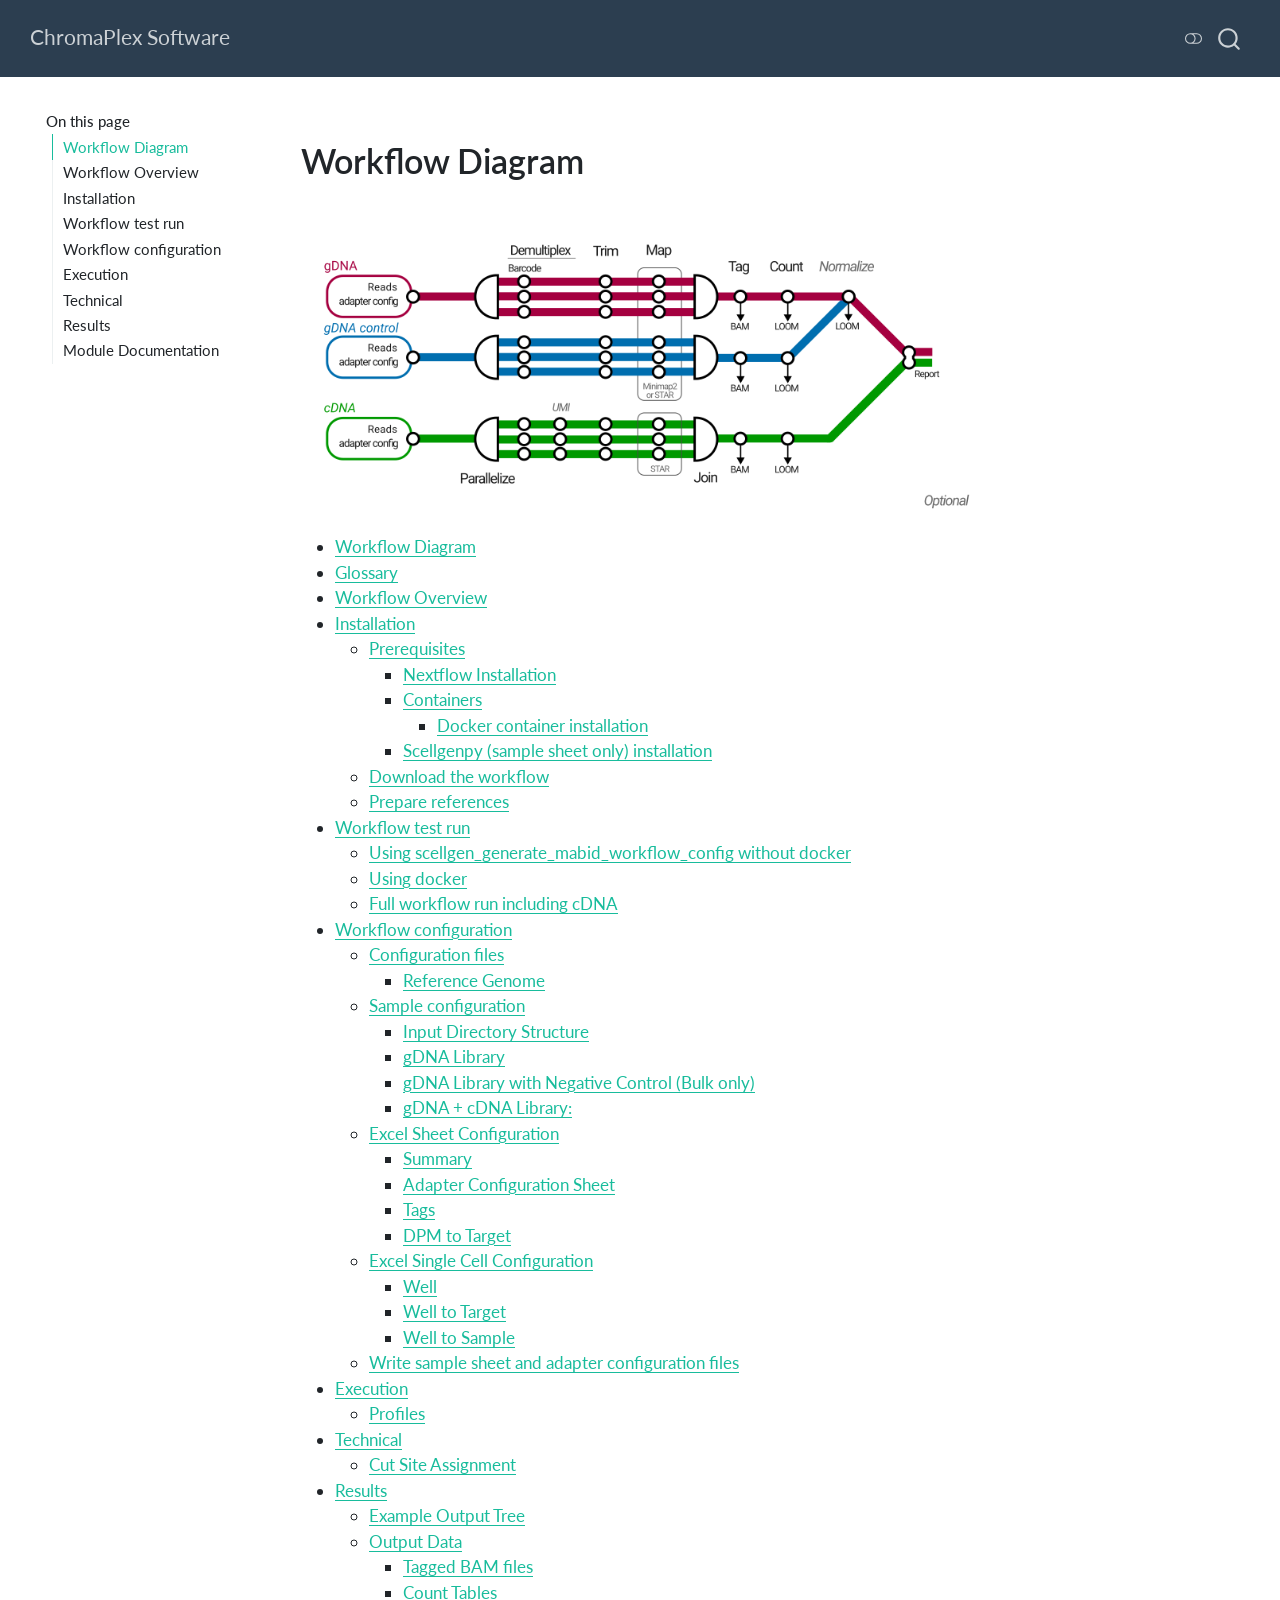
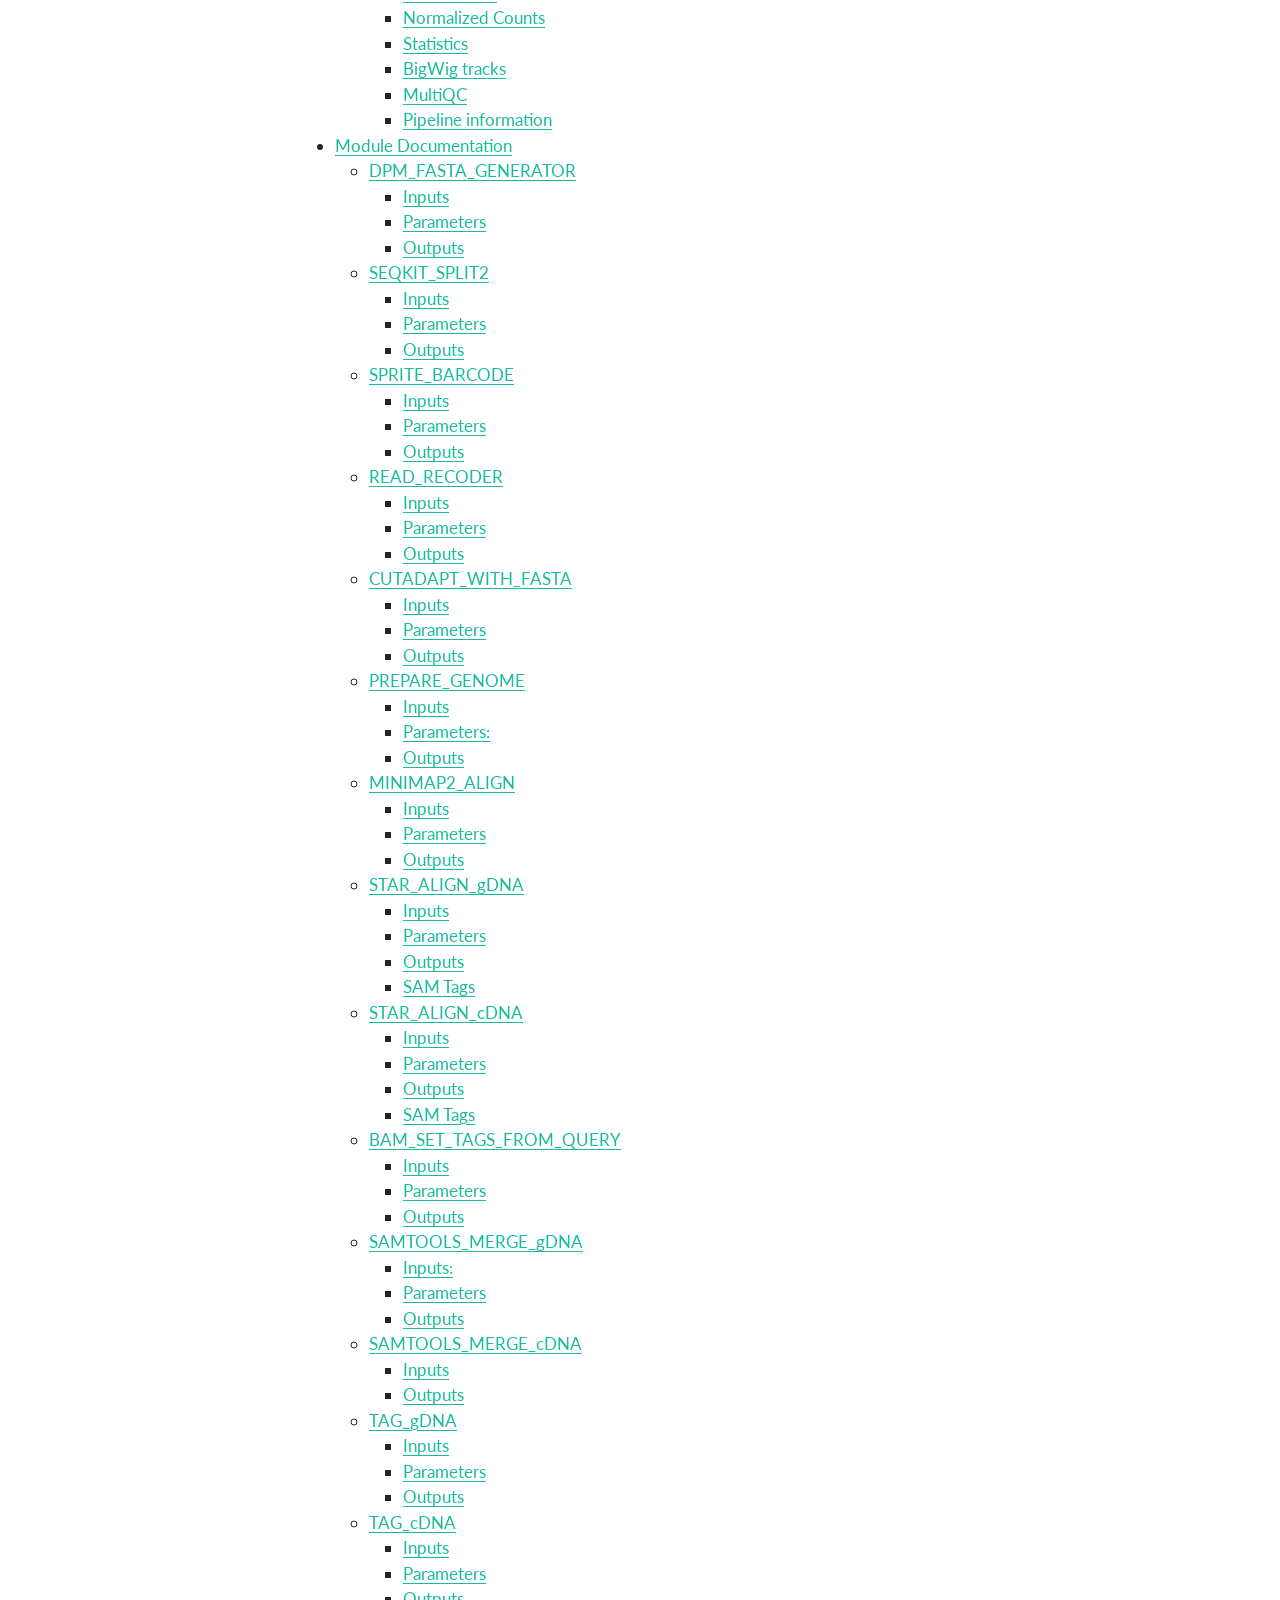
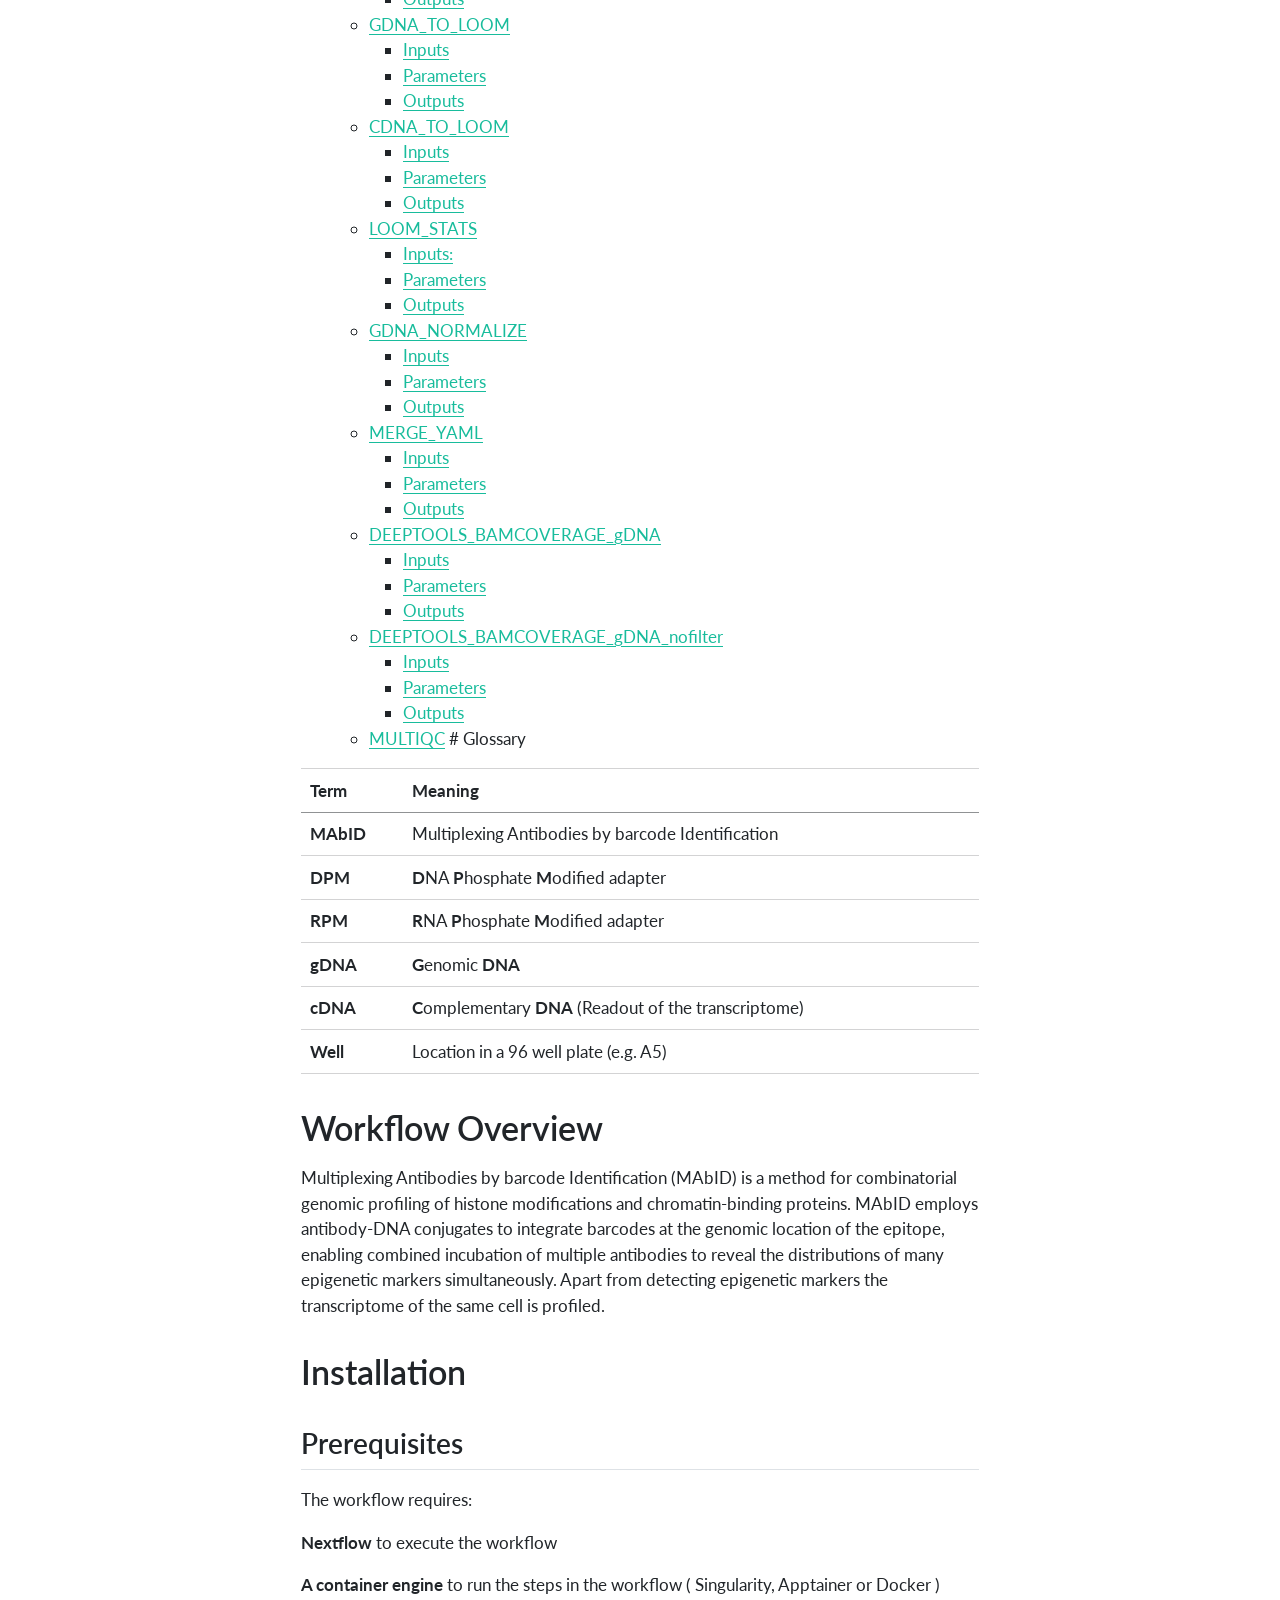
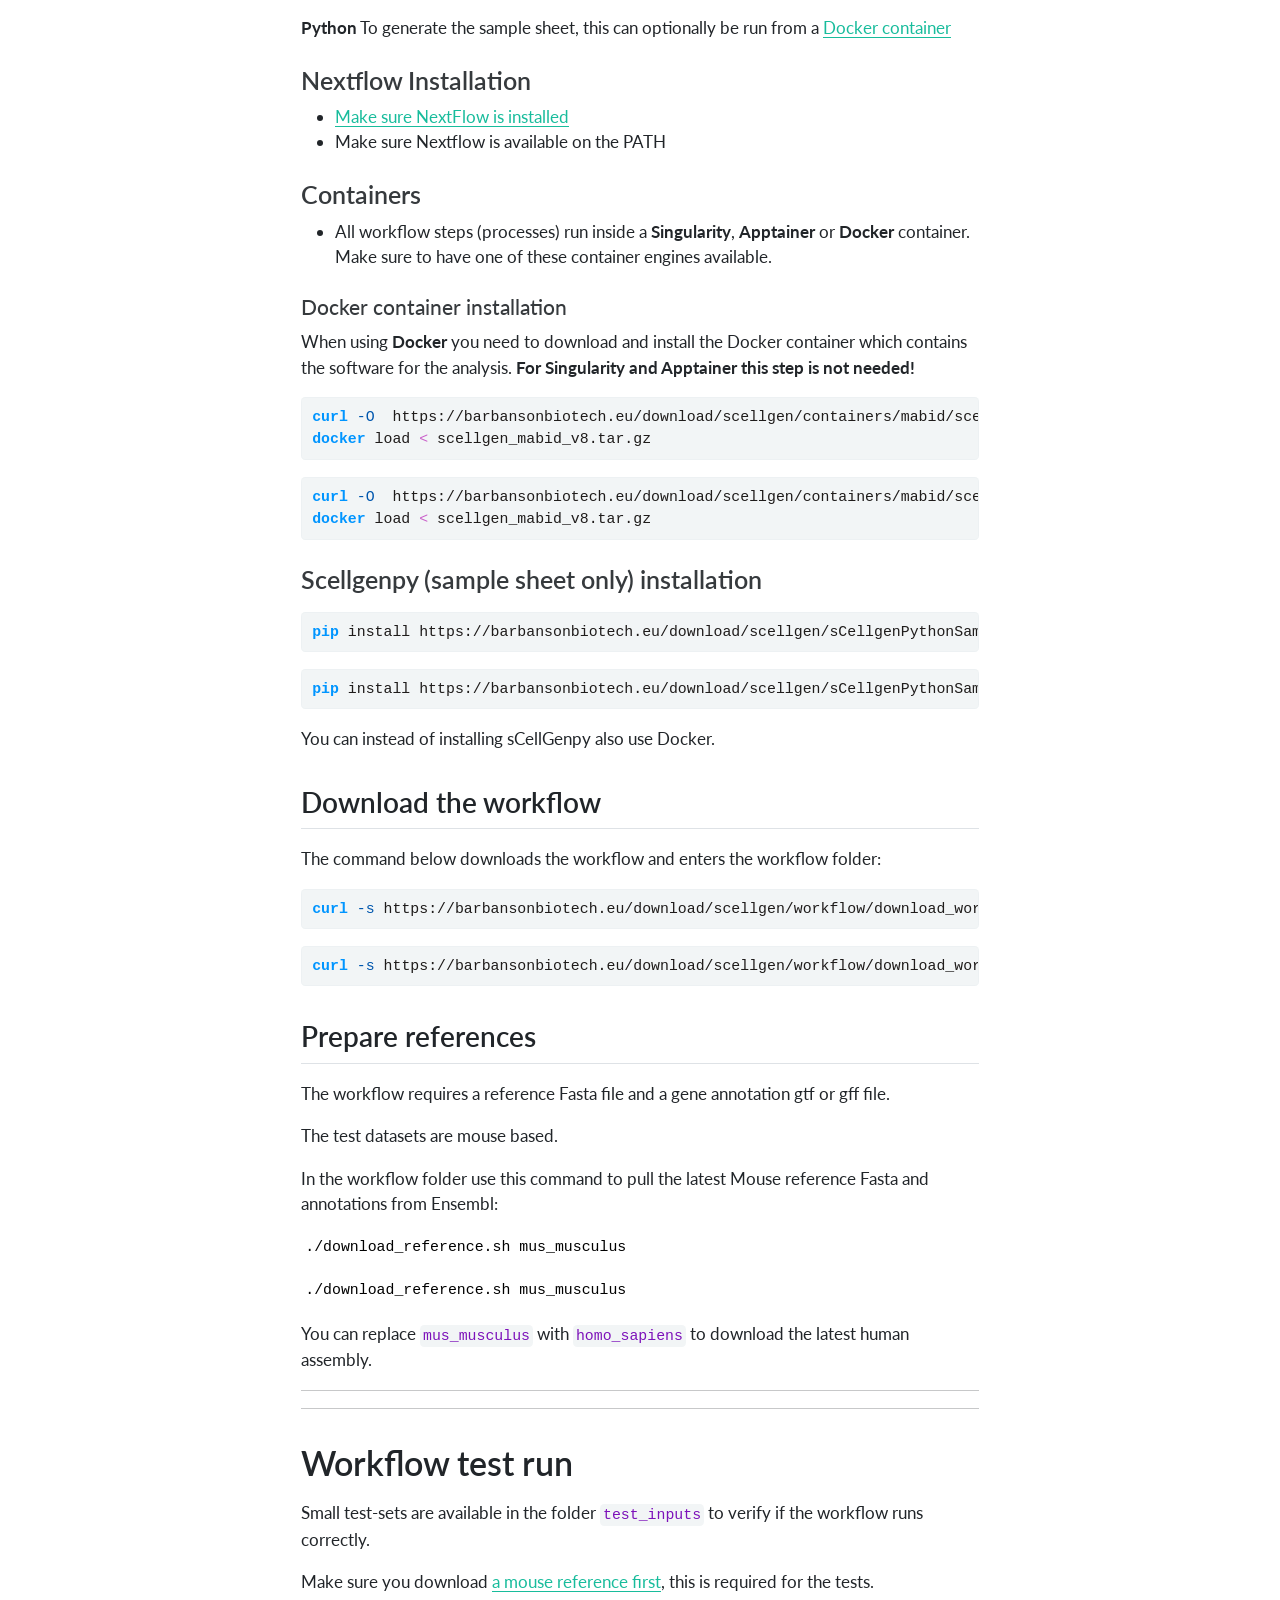
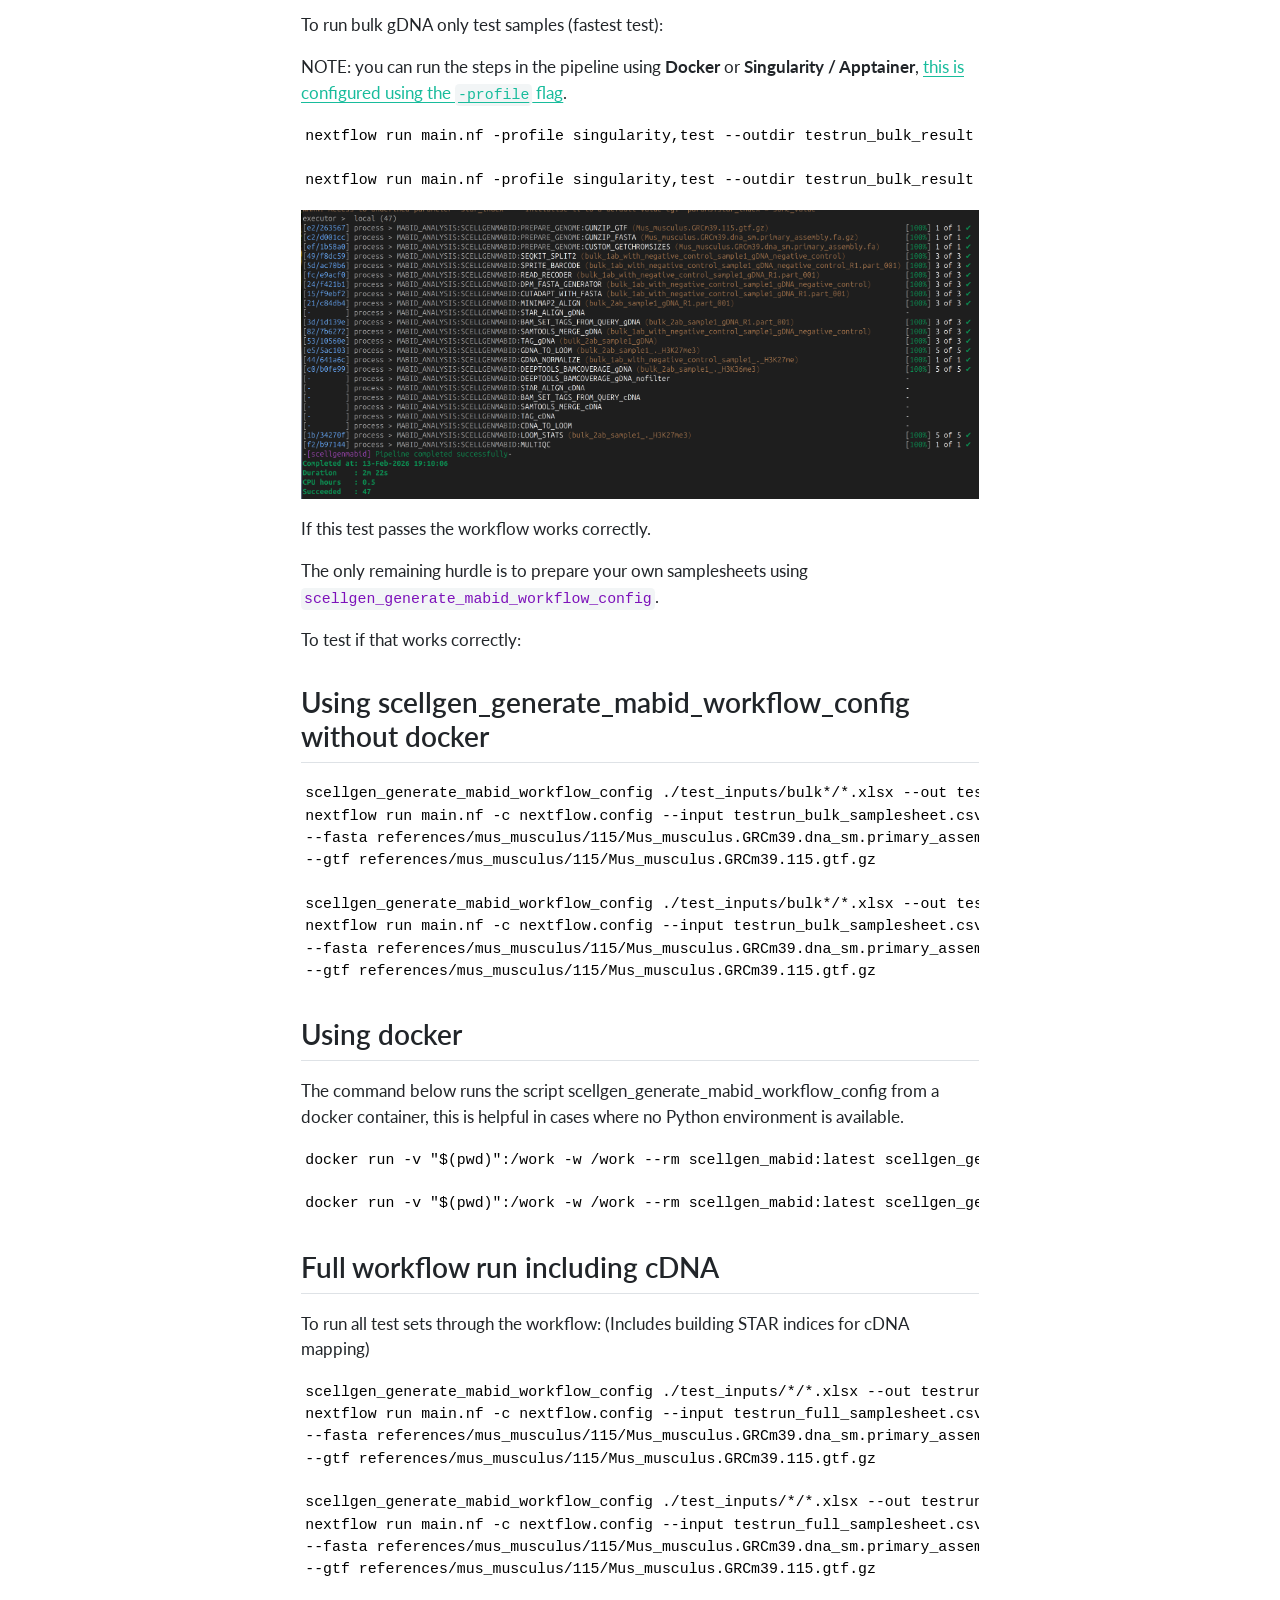
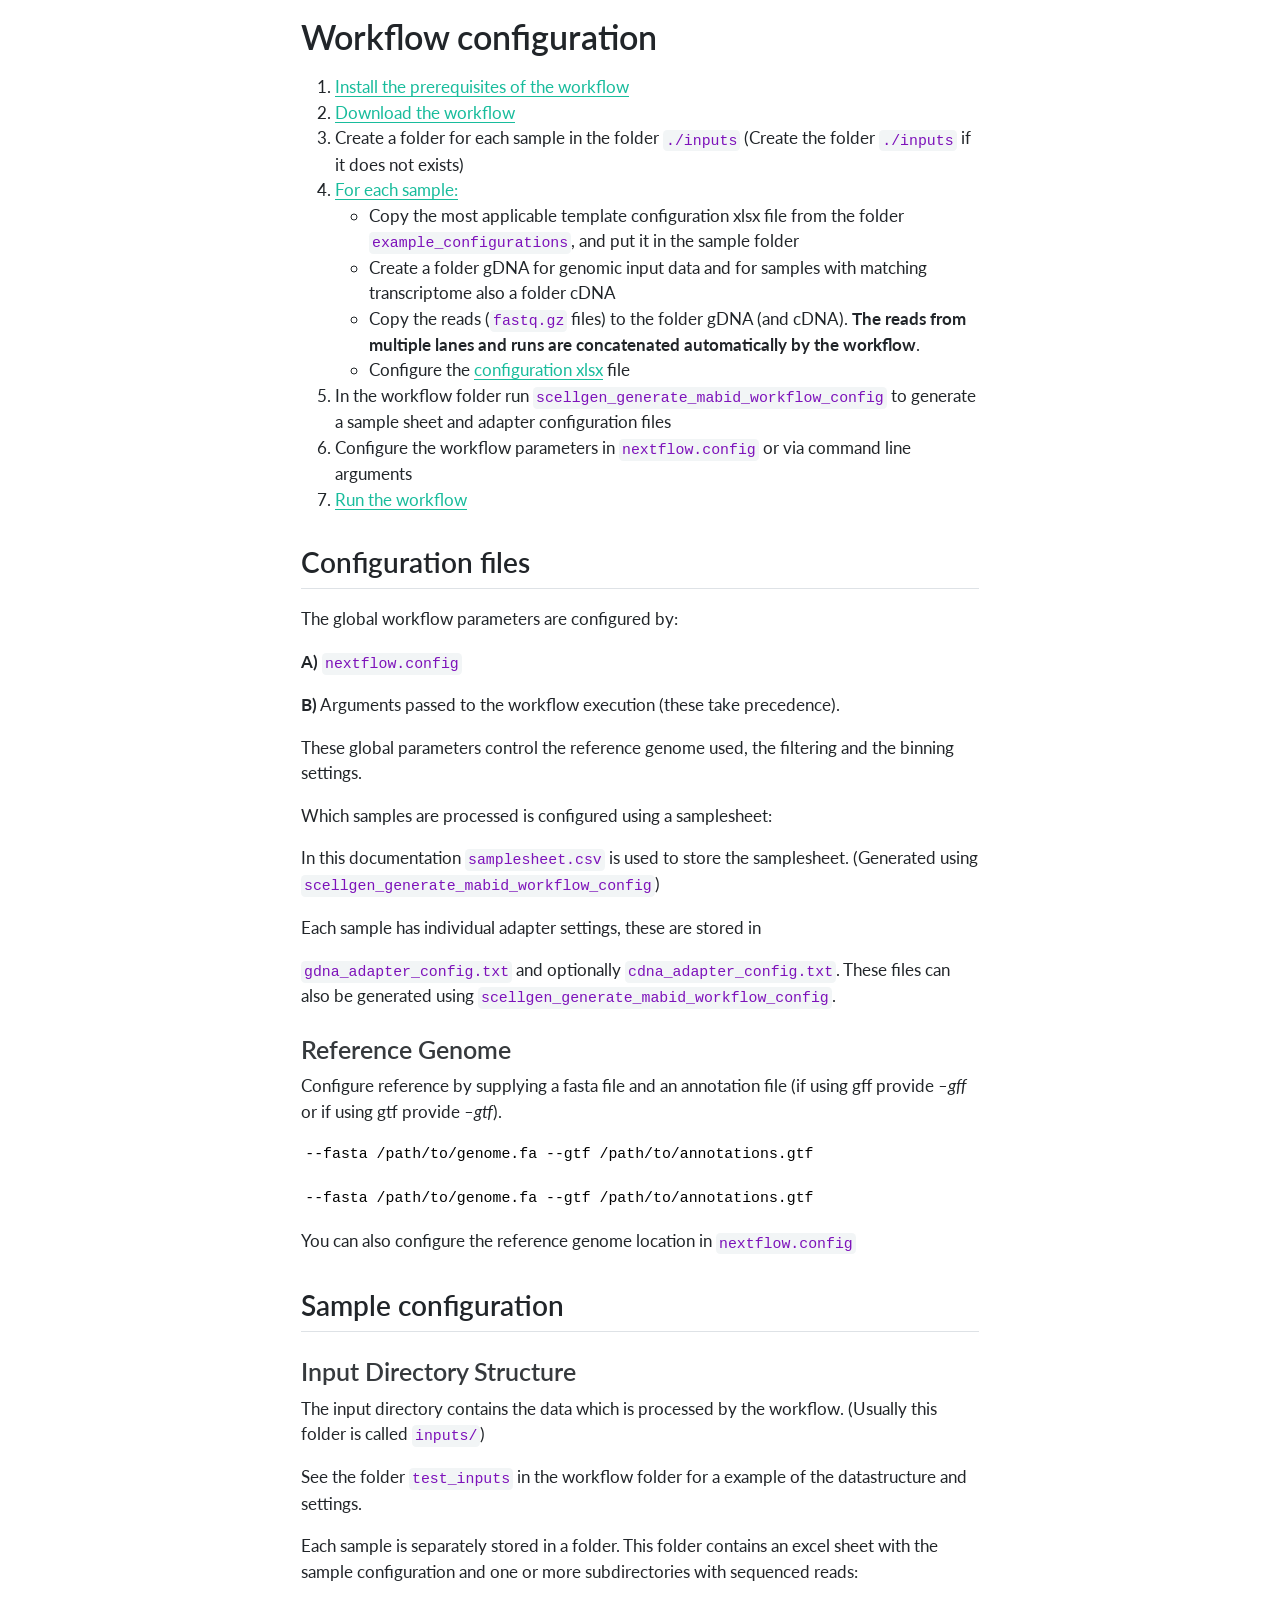
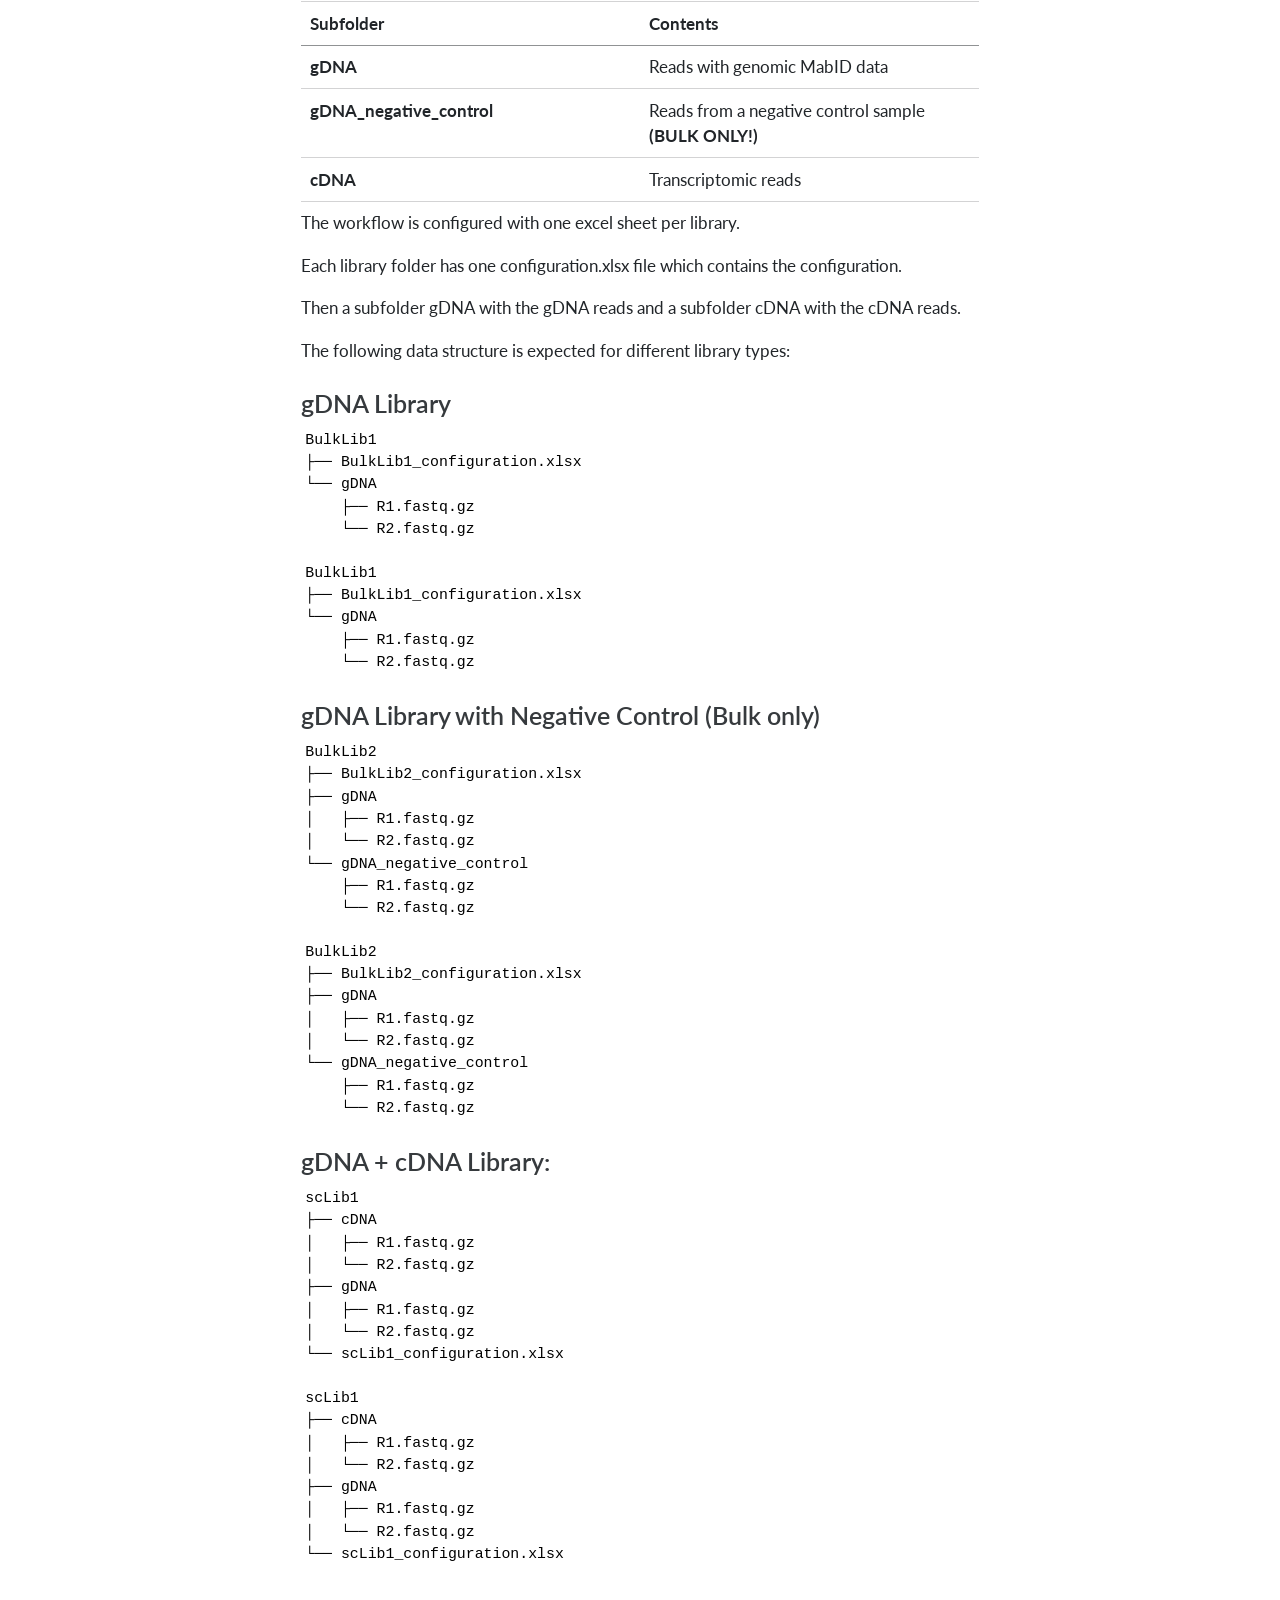
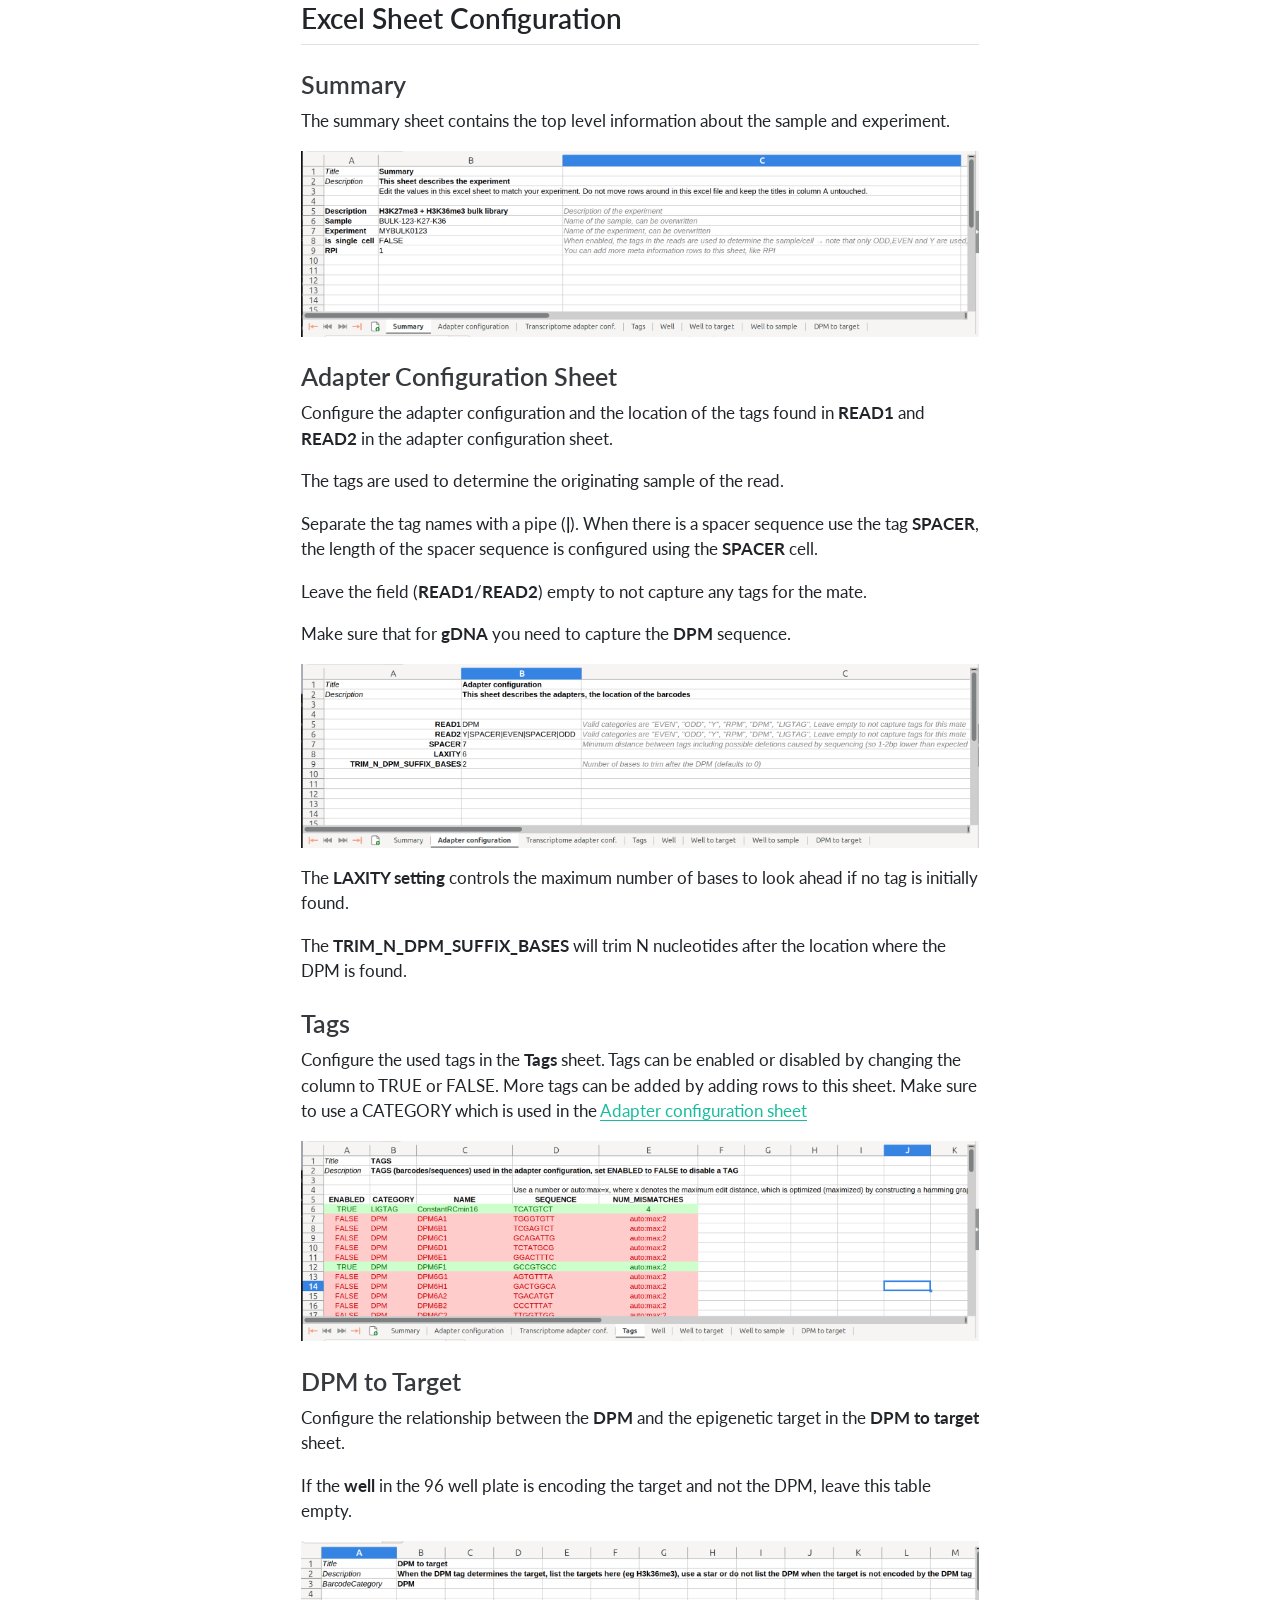
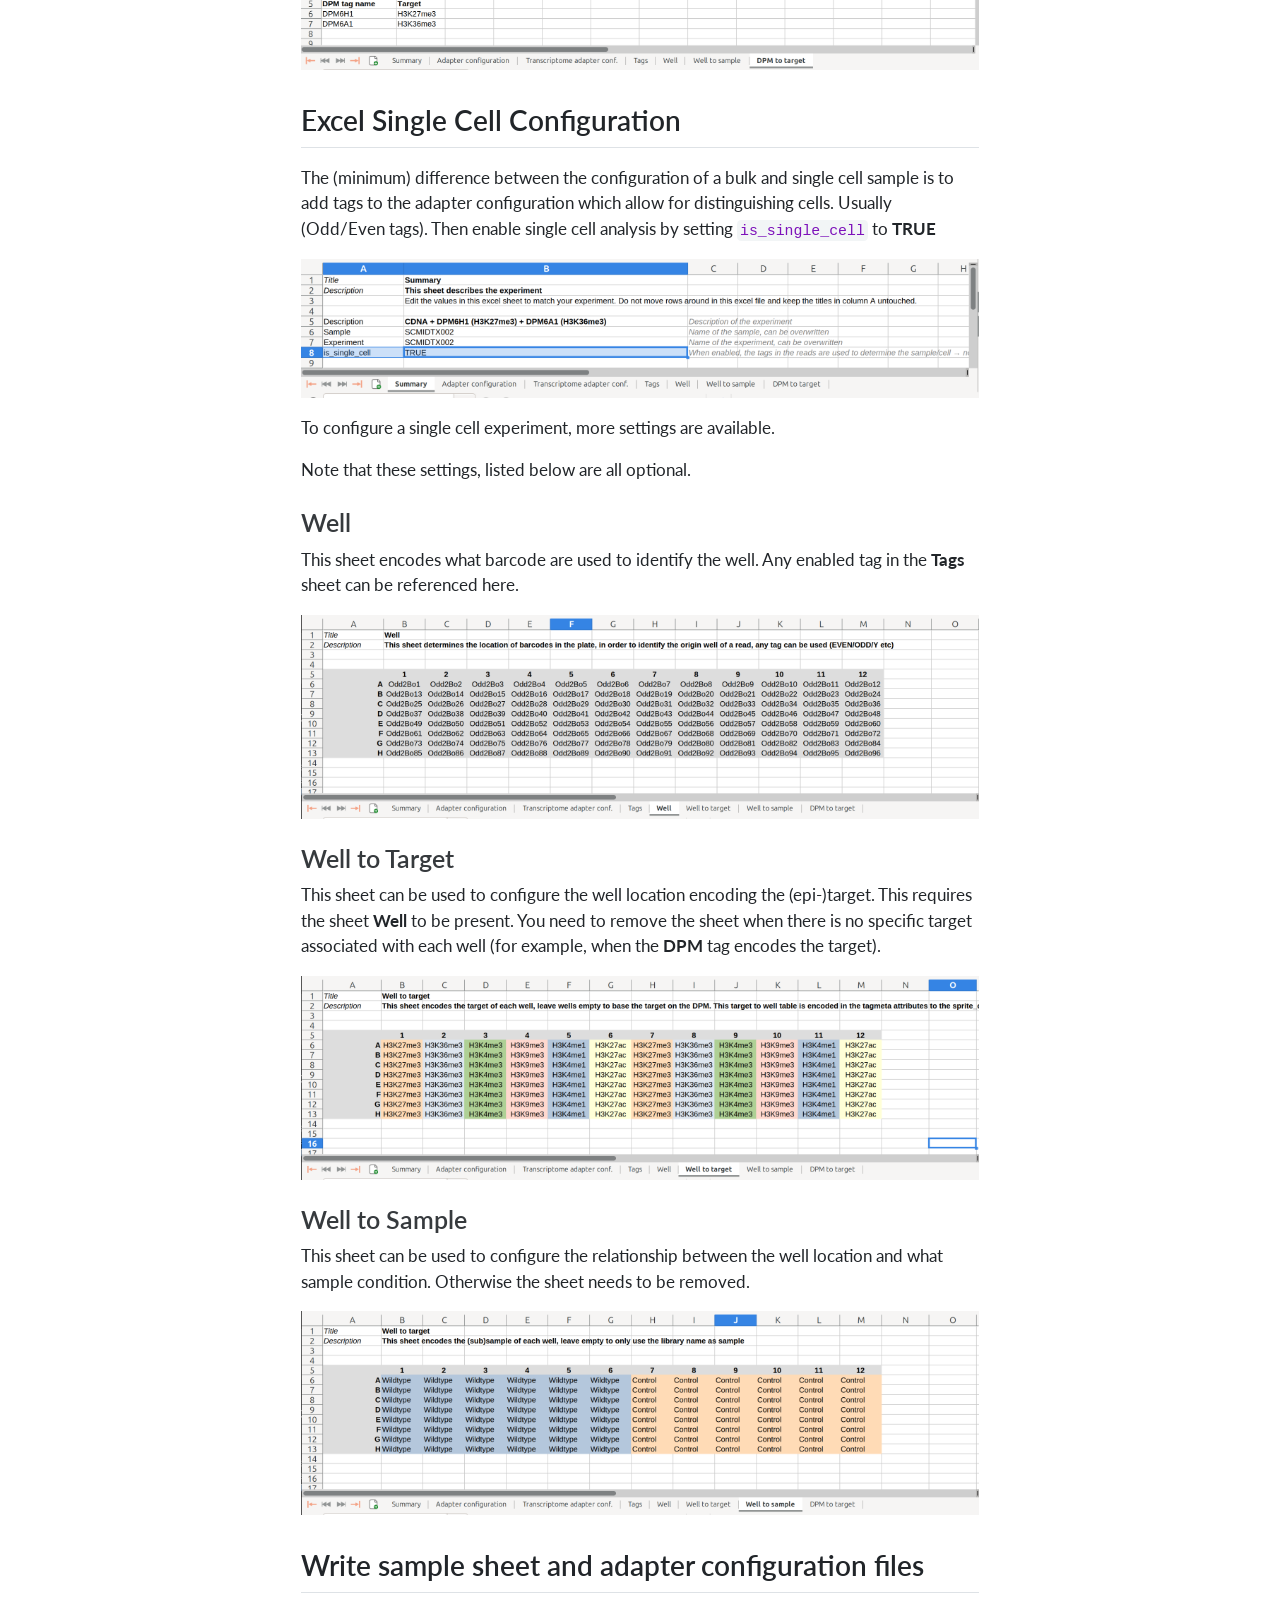
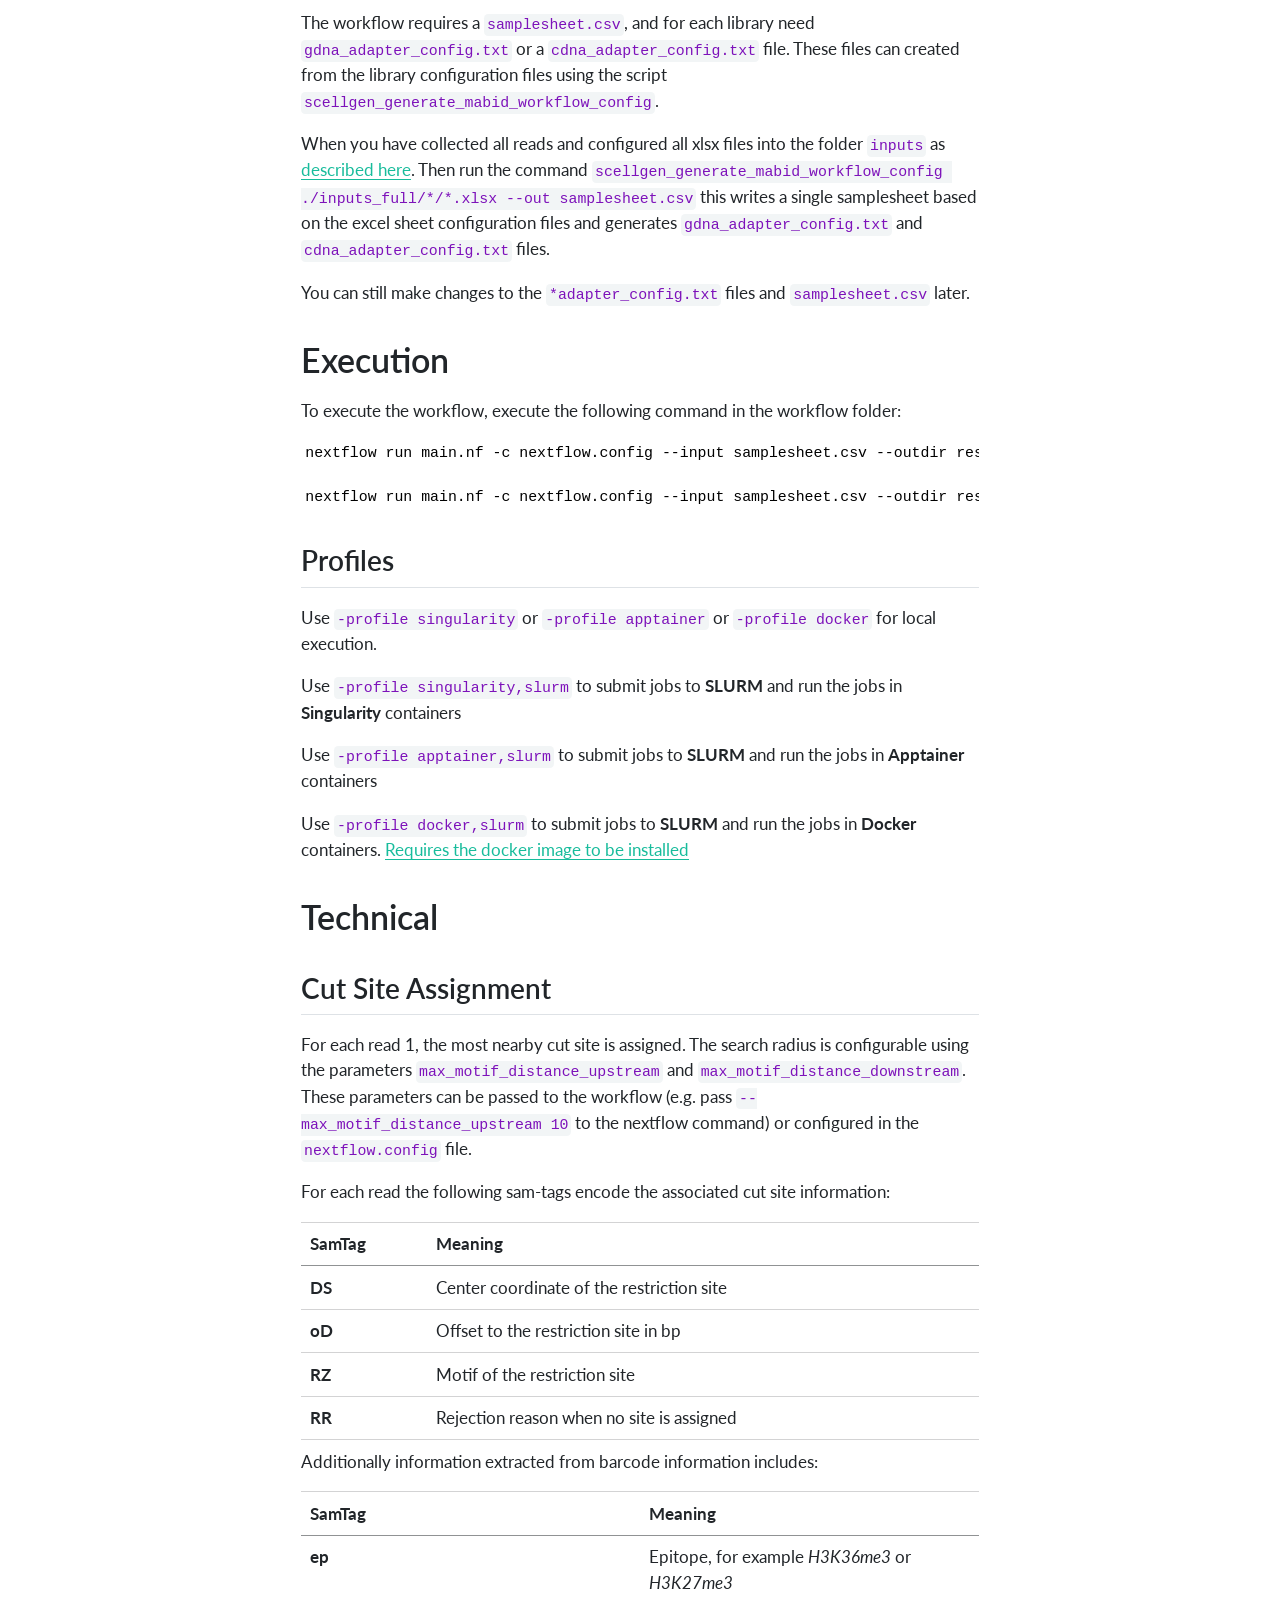
==== docs/index.html @ f4e40a1d "Initial documentation" ====
<!DOCTYPE html>
<html xmlns="http://www.w3.org/1999/xhtml" lang="en" xml:lang="en"><head>

<meta charset="utf-8">
<meta name="generator" content="quarto-1.9.38">

<meta name="viewport" content="width=device-width, initial-scale=1.0, user-scalable=yes">


<title>ChromaPlex Software</title>
<style>
/* Default styles provided by pandoc.
** See https://pandoc.org/MANUAL.html#variables-for-html for config info.
*/
code{white-space: pre-wrap;}
span.smallcaps{font-variant: small-caps;}
div.columns{display: flex; gap: min(4vw, 1.5em);}
div.column{flex: auto; overflow-x: auto;}
div.hanging-indent{margin-left: 1.5em; text-indent: -1.5em;}
ul.task-list{list-style: none;}
ul.task-list li input[type="checkbox"] {
  width: 0.8em;
  margin: 0 0.8em 0.2em -1em; /* quarto-specific, see https://github.com/quarto-dev/quarto-cli/issues/4556 */ 
  vertical-align: middle;
}
/* CSS for syntax highlighting */
html { -webkit-text-size-adjust: 100%; }
pre > code.sourceCode { white-space: pre; position: relative; }
pre > code.sourceCode > span { display: inline-block; line-height: 1.25; }
pre > code.sourceCode > span:empty { height: 1.2em; }
.sourceCode { overflow: visible; }
code.sourceCode > span { color: inherit; text-decoration: inherit; }
div.sourceCode { margin: 1em 0; }
pre.sourceCode { margin: 0; }
@media screen {
div.sourceCode { overflow: auto; }
}
@media print {
pre > code.sourceCode { white-space: pre-wrap; }
pre > code.sourceCode > span { text-indent: -5em; padding-left: 5em; }
}
pre.numberSource code
  { counter-reset: source-line 0; }
pre.numberSource code > span
  { position: relative; left: -4em; counter-increment: source-line; }
pre.numberSource code > span > a:first-child::before
  { content: counter(source-line);
    position: relative; left: -1em; text-align: right; vertical-align: baseline;
    border: none; display: inline-block;
    -webkit-touch-callout: none; -webkit-user-select: none;
    -khtml-user-select: none; -moz-user-select: none;
    -ms-user-select: none; user-select: none;
    padding: 0 4px; width: 4em;
  }
pre.numberSource { margin-left: 3em;  padding-left: 4px; }
div.sourceCode
  {   }
@media screen {
pre > code.sourceCode > span > a:first-child::before { text-decoration: underline; }
}
</style>


<script src="site_libs/quarto-nav/quarto-nav.js"></script>
<script src="site_libs/quarto-nav/headroom.min.js"></script>
<script src="site_libs/clipboard/clipboard.min.js"></script>
<script src="site_libs/quarto-search/autocomplete.umd.js"></script>
<script src="site_libs/quarto-search/fuse.min.js"></script>
<script src="site_libs/quarto-search/quarto-search.js"></script>
<meta name="quarto:offset" content="./">
<script src="site_libs/quarto-html/quarto.js" type="module"></script>
<script src="site_libs/quarto-html/tabsets/tabsets.js" type="module"></script>
<script src="site_libs/quarto-html/popper.min.js"></script>
<script src="site_libs/quarto-html/tippy.umd.min.js"></script>
<script src="site_libs/quarto-html/anchor.min.js"></script>
<link href="site_libs/quarto-html/tippy.css" rel="stylesheet">
<link href="site_libs/quarto-html/quarto-syntax-highlighting-2ed7f7ae727038b1aa95f4c24ad3a3a6.css" rel="stylesheet" class="quarto-color-scheme" id="quarto-text-highlighting-styles">
<link href="site_libs/quarto-html/quarto-syntax-highlighting-dark-a8dce9b896cea3c71b48d10bf222d40f.css" rel="stylesheet" class="quarto-color-scheme quarto-color-alternate" id="quarto-text-highlighting-styles">
<link href="site_libs/quarto-html/quarto-syntax-highlighting-2ed7f7ae727038b1aa95f4c24ad3a3a6.css" rel="stylesheet" class="quarto-color-scheme-extra" id="quarto-text-highlighting-styles">
<script src="site_libs/bootstrap/bootstrap.min.js"></script>
<link href="site_libs/bootstrap/bootstrap-icons.css" rel="stylesheet">
<link href="site_libs/bootstrap/bootstrap-d7d307c413fb65b9bc198478a8ed2e51.min.css" rel="stylesheet" append-hash="true" class="quarto-color-scheme" id="quarto-bootstrap" data-mode="light">
<link href="site_libs/bootstrap/bootstrap-dark-ecda70610513bbd1daacafe1c5cee9bf.min.css" rel="stylesheet" append-hash="true" class="quarto-color-scheme quarto-color-alternate" id="quarto-bootstrap" data-mode="dark">
<link href="site_libs/bootstrap/bootstrap-d7d307c413fb65b9bc198478a8ed2e51.min.css" rel="stylesheet" append-hash="true" class="quarto-color-scheme-extra" id="quarto-bootstrap" data-mode="light">
<script id="quarto-search-options" type="application/json">{
  "location": "navbar",
  "copy-button": false,
  "collapse-after": 3,
  "panel-placement": "end",
  "type": "overlay",
  "limit": 50,
  "keyboard-shortcut": [
    "f",
    "/",
    "s"
  ],
  "show-item-context": false,
  "language": {
    "search-no-results-text": "No results",
    "search-matching-documents-text": "matching documents",
    "search-copy-link-title": "Copy link to search",
    "search-hide-matches-text": "Hide additional matches",
    "search-more-match-text": "more match in this document",
    "search-more-matches-text": "more matches in this document",
    "search-clear-button-title": "Clear",
    "search-text-placeholder": "",
    "search-detached-cancel-button-title": "Cancel",
    "search-submit-button-title": "Submit",
    "search-label": "Search"
  }
}</script>


</head>

<body class="floating nav-fixed quarto-light"><script id="quarto-html-before-body" type="application/javascript">
    const toggleBodyColorMode = (bsSheetEl) => {
      const mode = bsSheetEl.getAttribute("data-mode");
      const bodyEl = window.document.querySelector("body");
      if (mode === "dark") {
        bodyEl.classList.add("quarto-dark");
        bodyEl.classList.remove("quarto-light");
      } else {
        bodyEl.classList.add("quarto-light");
        bodyEl.classList.remove("quarto-dark");
      }
    }
    const toggleBodyColorPrimary = () => {
      const bsSheetEl = window.document.querySelector("link#quarto-bootstrap:not([rel=disabled-stylesheet])");
      if (bsSheetEl) {
        toggleBodyColorMode(bsSheetEl);
      }
    }
    const setColorSchemeToggle = (alternate) => {
      const toggles = window.document.querySelectorAll('.quarto-color-scheme-toggle');
      for (let i=0; i < toggles.length; i++) {
        const toggle = toggles[i];
        if (toggle) {
          if (alternate) {
            toggle.classList.add("alternate");
          } else {
            toggle.classList.remove("alternate");
          }
        }
      }
    };
    const toggleColorMode = (alternate) => {
      // Switch the stylesheets
      const primaryStylesheets = window.document.querySelectorAll('link.quarto-color-scheme:not(.quarto-color-alternate)');
      const alternateStylesheets = window.document.querySelectorAll('link.quarto-color-scheme.quarto-color-alternate');
      manageTransitions('#quarto-margin-sidebar .nav-link', false);
      if (alternate) {
        // note: dark is layered on light, we don't disable primary!
        enableStylesheet(alternateStylesheets);
        for (const sheetNode of alternateStylesheets) {
          if (sheetNode.id === "quarto-bootstrap") {
            toggleBodyColorMode(sheetNode);
          }
        }
      } else {
        disableStylesheet(alternateStylesheets);
        enableStylesheet(primaryStylesheets)
        toggleBodyColorPrimary();
      }
      manageTransitions('#quarto-margin-sidebar .nav-link', true);
      // Switch the toggles
      setColorSchemeToggle(alternate)
      // Hack to workaround the fact that safari doesn't
      // properly recolor the scrollbar when toggling (#1455)
      if (navigator.userAgent.indexOf('Safari') > 0 && navigator.userAgent.indexOf('Chrome') == -1) {
        manageTransitions("body", false);
        window.scrollTo(0, 1);
        setTimeout(() => {
          window.scrollTo(0, 0);
          manageTransitions("body", true);
        }, 40);
      }
    }
    const disableStylesheet = (stylesheets) => {
      for (let i=0; i < stylesheets.length; i++) {
        const stylesheet = stylesheets[i];
        stylesheet.rel = 'disabled-stylesheet';
      }
    }
    const enableStylesheet = (stylesheets) => {
      for (let i=0; i < stylesheets.length; i++) {
        const stylesheet = stylesheets[i];
        if(stylesheet.rel !== 'stylesheet') { // for Chrome, which will still FOUC without this check
          stylesheet.rel = 'stylesheet';
        }
      }
    }
    const manageTransitions = (selector, allowTransitions) => {
      const els = window.document.querySelectorAll(selector);
      for (let i=0; i < els.length; i++) {
        const el = els[i];
        if (allowTransitions) {
          el.classList.remove('notransition');
        } else {
          el.classList.add('notransition');
        }
      }
    }
    const isFileUrl = () => {
      return window.location.protocol === 'file:';
    }
    const hasAlternateSentinel = () => {
      let styleSentinel = getColorSchemeSentinel();
      if (styleSentinel !== null) {
        return styleSentinel === "alternate";
      } else {
        return false;
      }
    }
    const setStyleSentinel = (alternate) => {
      const value = alternate ? "alternate" : "default";
      if (!isFileUrl()) {
        window.localStorage.setItem("quarto-color-scheme", value);
      } else {
        localAlternateSentinel = value;
      }
    }
    const getColorSchemeSentinel = () => {
      if (!isFileUrl()) {
        const storageValue = window.localStorage.getItem("quarto-color-scheme");
        return storageValue != null ? storageValue : localAlternateSentinel;
      } else {
        return localAlternateSentinel;
      }
    }
    const toggleGiscusIfUsed = (isAlternate, darkModeDefault) => {
      const baseTheme = document.querySelector('#giscus-base-theme')?.value ?? 'light';
      const alternateTheme = document.querySelector('#giscus-alt-theme')?.value ?? 'dark';
      let newTheme = '';
      if(authorPrefersDark) {
        newTheme = isAlternate ? baseTheme : alternateTheme;
      } else {
        newTheme = isAlternate ? alternateTheme : baseTheme;
      }
      const changeGiscusTheme = () => {
        // From: https://github.com/giscus/giscus/issues/336
        const sendMessage = (message) => {
          const iframe = document.querySelector('iframe.giscus-frame');
          if (!iframe) return;
          iframe.contentWindow.postMessage({ giscus: message }, 'https://giscus.app');
        }
        sendMessage({
          setConfig: {
            theme: newTheme
          }
        });
      }
      const isGiscussLoaded = window.document.querySelector('iframe.giscus-frame') !== null;
      if (isGiscussLoaded) {
        changeGiscusTheme();
      }
    };
    const authorPrefersDark = false;
    const darkModeDefault = authorPrefersDark;
      document.querySelector('link#quarto-text-highlighting-styles.quarto-color-scheme-extra').rel = 'disabled-stylesheet';
      document.querySelector('link#quarto-bootstrap.quarto-color-scheme-extra').rel = 'disabled-stylesheet';
    let localAlternateSentinel = darkModeDefault ? 'alternate' : 'default';
    // Dark / light mode switch
    window.quartoToggleColorScheme = () => {
      // Read the current dark / light value
      let toAlternate = !hasAlternateSentinel();
      toggleColorMode(toAlternate);
      setStyleSentinel(toAlternate);
      toggleGiscusIfUsed(toAlternate, darkModeDefault);
      window.dispatchEvent(new Event('resize'));
    };
    // Switch to dark mode if need be
    if (hasAlternateSentinel()) {
      toggleColorMode(true);
    } else {
      toggleColorMode(false);
    }
  </script>

<div id="quarto-search-results"></div>
  <header id="quarto-header" class="headroom fixed-top">
    <nav class="navbar navbar-expand-lg " data-bs-theme="dark">
      <div class="navbar-container container-fluid">
      <div class="navbar-brand-container mx-auto">
    <a class="navbar-brand" href="./index.html">
    <span class="navbar-title">ChromaPlex Software</span>
    </a>
  </div>
        <div class="quarto-navbar-tools tools-end">
  <a href="" class="quarto-color-scheme-toggle quarto-navigation-tool  px-1" onclick="window.quartoToggleColorScheme(); return false;" title="Toggle dark mode"><i class="bi"></i></a>
</div>
          <div id="quarto-search" class="" title="Search"></div>
      </div> <!-- /container-fluid -->
    </nav>
</header>
<!-- content -->
<div id="quarto-content" class="quarto-container page-columns page-rows-contents page-layout-article page-navbar">
<!-- sidebar -->
  <nav id="quarto-sidebar" class="sidebar collapse collapse-horizontal quarto-sidebar-collapse-item sidebar-navigation floating overflow-auto">
    <nav id="TOC" role="doc-toc" class="toc-active">
    <h2 id="toc-title">On this page</h2>
   
  <ul>
  <li><a href="#workflow-diagram" id="toc-workflow-diagram" class="nav-link active" data-scroll-target="#workflow-diagram">Workflow Diagram</a></li>
  <li><a href="#workflow-overview" id="toc-workflow-overview" class="nav-link" data-scroll-target="#workflow-overview">Workflow Overview</a></li>
  <li><a href="#installation" id="toc-installation" class="nav-link" data-scroll-target="#installation">Installation</a>
  <ul class="collapse">
  <li><a href="#prerequisites" id="toc-prerequisites" class="nav-link" data-scroll-target="#prerequisites">Prerequisites</a>
  <ul class="collapse">
  <li><a href="#nextflow-installation" id="toc-nextflow-installation" class="nav-link" data-scroll-target="#nextflow-installation">Nextflow Installation</a></li>
  <li><a href="#containers" id="toc-containers" class="nav-link" data-scroll-target="#containers">Containers</a></li>
  <li><a href="#scellgenpy-sample-sheet-only-installation" id="toc-scellgenpy-sample-sheet-only-installation" class="nav-link" data-scroll-target="#scellgenpy-sample-sheet-only-installation">Scellgenpy (sample sheet only) installation</a></li>
  </ul></li>
  <li><a href="#download-the-workflow" id="toc-download-the-workflow" class="nav-link" data-scroll-target="#download-the-workflow">Download the workflow</a></li>
  <li><a href="#prepare-references" id="toc-prepare-references" class="nav-link" data-scroll-target="#prepare-references">Prepare references</a></li>
  </ul></li>
  <li><a href="#workflow-test-run" id="toc-workflow-test-run" class="nav-link" data-scroll-target="#workflow-test-run">Workflow test run</a>
  <ul class="collapse">
  <li><a href="#using-scellgen_generate_mabid_workflow_config-without-docker" id="toc-using-scellgen_generate_mabid_workflow_config-without-docker" class="nav-link" data-scroll-target="#using-scellgen_generate_mabid_workflow_config-without-docker">Using scellgen_generate_mabid_workflow_config without docker</a></li>
  <li><a href="#using-docker" id="toc-using-docker" class="nav-link" data-scroll-target="#using-docker">Using docker</a></li>
  <li><a href="#full-workflow-run-including-cdna" id="toc-full-workflow-run-including-cdna" class="nav-link" data-scroll-target="#full-workflow-run-including-cdna">Full workflow run including cDNA</a></li>
  </ul></li>
  <li><a href="#workflow-configuration" id="toc-workflow-configuration" class="nav-link" data-scroll-target="#workflow-configuration">Workflow configuration</a>
  <ul class="collapse">
  <li><a href="#configuration-files" id="toc-configuration-files" class="nav-link" data-scroll-target="#configuration-files">Configuration files</a>
  <ul class="collapse">
  <li><a href="#reference-genome" id="toc-reference-genome" class="nav-link" data-scroll-target="#reference-genome">Reference Genome</a></li>
  </ul></li>
  <li><a href="#sample-configuration" id="toc-sample-configuration" class="nav-link" data-scroll-target="#sample-configuration">Sample configuration</a>
  <ul class="collapse">
  <li><a href="#input-directory-structure" id="toc-input-directory-structure" class="nav-link" data-scroll-target="#input-directory-structure">Input Directory Structure</a></li>
  <li><a href="#gdna-library" id="toc-gdna-library" class="nav-link" data-scroll-target="#gdna-library">gDNA Library</a></li>
  <li><a href="#gdna-library-with-negative-control-bulk-only" id="toc-gdna-library-with-negative-control-bulk-only" class="nav-link" data-scroll-target="#gdna-library-with-negative-control-bulk-only">gDNA Library with Negative Control (Bulk only)</a></li>
  <li><a href="#gdna-cdna-library" id="toc-gdna-cdna-library" class="nav-link" data-scroll-target="#gdna-cdna-library">gDNA + cDNA Library:</a></li>
  </ul></li>
  <li><a href="#excel-sheet-configuration" id="toc-excel-sheet-configuration" class="nav-link" data-scroll-target="#excel-sheet-configuration">Excel Sheet Configuration</a>
  <ul class="collapse">
  <li><a href="#summary" id="toc-summary" class="nav-link" data-scroll-target="#summary">Summary</a></li>
  <li><a href="#adapter-configuration-sheet" id="toc-adapter-configuration-sheet" class="nav-link" data-scroll-target="#adapter-configuration-sheet">Adapter Configuration Sheet</a></li>
  <li><a href="#tags" id="toc-tags" class="nav-link" data-scroll-target="#tags">Tags</a></li>
  <li><a href="#dpm-to-target" id="toc-dpm-to-target" class="nav-link" data-scroll-target="#dpm-to-target">DPM to Target</a></li>
  </ul></li>
  <li><a href="#excel-single-cell-configuration" id="toc-excel-single-cell-configuration" class="nav-link" data-scroll-target="#excel-single-cell-configuration">Excel Single Cell Configuration</a>
  <ul class="collapse">
  <li><a href="#well" id="toc-well" class="nav-link" data-scroll-target="#well">Well</a></li>
  <li><a href="#well-to-target" id="toc-well-to-target" class="nav-link" data-scroll-target="#well-to-target">Well to Target</a></li>
  <li><a href="#well-to-sample" id="toc-well-to-sample" class="nav-link" data-scroll-target="#well-to-sample">Well to Sample</a></li>
  </ul></li>
  <li><a href="#write-sample-sheet-and-adapter-configuration-files" id="toc-write-sample-sheet-and-adapter-configuration-files" class="nav-link" data-scroll-target="#write-sample-sheet-and-adapter-configuration-files">Write sample sheet and adapter configuration files</a></li>
  </ul></li>
  <li><a href="#execution" id="toc-execution" class="nav-link" data-scroll-target="#execution">Execution</a>
  <ul class="collapse">
  <li><a href="#profiles" id="toc-profiles" class="nav-link" data-scroll-target="#profiles">Profiles</a></li>
  </ul></li>
  <li><a href="#technical" id="toc-technical" class="nav-link" data-scroll-target="#technical">Technical</a>
  <ul class="collapse">
  <li><a href="#cut-site-assignment" id="toc-cut-site-assignment" class="nav-link" data-scroll-target="#cut-site-assignment">Cut Site Assignment</a></li>
  </ul></li>
  <li><a href="#results" id="toc-results" class="nav-link" data-scroll-target="#results">Results</a>
  <ul class="collapse">
  <li><a href="#example-output-tree" id="toc-example-output-tree" class="nav-link" data-scroll-target="#example-output-tree">Example Output Tree</a></li>
  <li><a href="#output-data" id="toc-output-data" class="nav-link" data-scroll-target="#output-data">Output Data</a>
  <ul class="collapse">
  <li><a href="#tagged-bam-files" id="toc-tagged-bam-files" class="nav-link" data-scroll-target="#tagged-bam-files">Tagged BAM files</a></li>
  <li><a href="#count-tables" id="toc-count-tables" class="nav-link" data-scroll-target="#count-tables">Count Tables</a></li>
  <li><a href="#normalized-counts" id="toc-normalized-counts" class="nav-link" data-scroll-target="#normalized-counts">Normalized Counts</a></li>
  <li><a href="#statistics" id="toc-statistics" class="nav-link" data-scroll-target="#statistics">Statistics</a></li>
  <li><a href="#bigwig-tracks" id="toc-bigwig-tracks" class="nav-link" data-scroll-target="#bigwig-tracks">BigWig tracks</a></li>
  <li><a href="#multiqc" id="toc-multiqc" class="nav-link" data-scroll-target="#multiqc">MultiQC</a></li>
  <li><a href="#pipeline-information" id="toc-pipeline-information" class="nav-link" data-scroll-target="#pipeline-information">Pipeline information</a></li>
  </ul></li>
  </ul></li>
  <li><a href="#module-documentation" id="toc-module-documentation" class="nav-link" data-scroll-target="#module-documentation">Module Documentation</a>
  <ul class="collapse">
  <li><a href="#dpm_fasta_generator" id="toc-dpm_fasta_generator" class="nav-link" data-scroll-target="#dpm_fasta_generator">DPM_FASTA_GENERATOR</a>
  <ul class="collapse">
  <li><a href="#inputs" id="toc-inputs" class="nav-link" data-scroll-target="#inputs">Inputs</a></li>
  <li><a href="#parameters" id="toc-parameters" class="nav-link" data-scroll-target="#parameters">Parameters</a></li>
  <li><a href="#outputs" id="toc-outputs" class="nav-link" data-scroll-target="#outputs">Outputs</a></li>
  </ul></li>
  <li><a href="#seqkit_split2" id="toc-seqkit_split2" class="nav-link" data-scroll-target="#seqkit_split2">SEQKIT_SPLIT2</a>
  <ul class="collapse">
  <li><a href="#inputs-1" id="toc-inputs-1" class="nav-link" data-scroll-target="#inputs-1">Inputs</a></li>
  <li><a href="#parameters-1" id="toc-parameters-1" class="nav-link" data-scroll-target="#parameters-1">Parameters</a></li>
  <li><a href="#outputs-1" id="toc-outputs-1" class="nav-link" data-scroll-target="#outputs-1">Outputs</a></li>
  </ul></li>
  <li><a href="#sprite_barcode" id="toc-sprite_barcode" class="nav-link" data-scroll-target="#sprite_barcode">SPRITE_BARCODE</a>
  <ul class="collapse">
  <li><a href="#inputs-2" id="toc-inputs-2" class="nav-link" data-scroll-target="#inputs-2">Inputs</a></li>
  <li><a href="#parameters-2" id="toc-parameters-2" class="nav-link" data-scroll-target="#parameters-2">Parameters</a></li>
  <li><a href="#outputs-2" id="toc-outputs-2" class="nav-link" data-scroll-target="#outputs-2">Outputs</a></li>
  </ul></li>
  <li><a href="#read_recoder" id="toc-read_recoder" class="nav-link" data-scroll-target="#read_recoder">READ_RECODER</a>
  <ul class="collapse">
  <li><a href="#inputs-3" id="toc-inputs-3" class="nav-link" data-scroll-target="#inputs-3">Inputs</a></li>
  <li><a href="#parameters-3" id="toc-parameters-3" class="nav-link" data-scroll-target="#parameters-3">Parameters</a></li>
  <li><a href="#outputs-3" id="toc-outputs-3" class="nav-link" data-scroll-target="#outputs-3">Outputs</a></li>
  </ul></li>
  <li><a href="#cutadapt_with_fasta" id="toc-cutadapt_with_fasta" class="nav-link" data-scroll-target="#cutadapt_with_fasta">CUTADAPT_WITH_FASTA</a>
  <ul class="collapse">
  <li><a href="#inputs-4" id="toc-inputs-4" class="nav-link" data-scroll-target="#inputs-4">Inputs</a></li>
  <li><a href="#parameters-4" id="toc-parameters-4" class="nav-link" data-scroll-target="#parameters-4">Parameters</a></li>
  <li><a href="#outputs-4" id="toc-outputs-4" class="nav-link" data-scroll-target="#outputs-4">Outputs</a></li>
  </ul></li>
  <li><a href="#prepare_genome" id="toc-prepare_genome" class="nav-link" data-scroll-target="#prepare_genome">PREPARE_GENOME</a>
  <ul class="collapse">
  <li><a href="#inputs-5" id="toc-inputs-5" class="nav-link" data-scroll-target="#inputs-5">Inputs</a></li>
  <li><a href="#parameters-5" id="toc-parameters-5" class="nav-link" data-scroll-target="#parameters-5">Parameters:</a></li>
  <li><a href="#outputs-5" id="toc-outputs-5" class="nav-link" data-scroll-target="#outputs-5">Outputs</a></li>
  </ul></li>
  <li><a href="#minimap2_align" id="toc-minimap2_align" class="nav-link" data-scroll-target="#minimap2_align">MINIMAP2_ALIGN</a>
  <ul class="collapse">
  <li><a href="#inputs-6" id="toc-inputs-6" class="nav-link" data-scroll-target="#inputs-6">Inputs</a></li>
  <li><a href="#parameters-6" id="toc-parameters-6" class="nav-link" data-scroll-target="#parameters-6">Parameters</a></li>
  <li><a href="#outputs-6" id="toc-outputs-6" class="nav-link" data-scroll-target="#outputs-6">Outputs</a></li>
  </ul></li>
  <li><a href="#star_align_gdna" id="toc-star_align_gdna" class="nav-link" data-scroll-target="#star_align_gdna">STAR_ALIGN_gDNA</a>
  <ul class="collapse">
  <li><a href="#inputs-7" id="toc-inputs-7" class="nav-link" data-scroll-target="#inputs-7">Inputs</a></li>
  <li><a href="#parameters-7" id="toc-parameters-7" class="nav-link" data-scroll-target="#parameters-7">Parameters</a></li>
  <li><a href="#outputs-7" id="toc-outputs-7" class="nav-link" data-scroll-target="#outputs-7">Outputs</a></li>
  <li><a href="#sam-tags" id="toc-sam-tags" class="nav-link" data-scroll-target="#sam-tags">SAM Tags</a></li>
  </ul></li>
  <li><a href="#star_align_cdna" id="toc-star_align_cdna" class="nav-link" data-scroll-target="#star_align_cdna">STAR_ALIGN_cDNA</a>
  <ul class="collapse">
  <li><a href="#inputs-8" id="toc-inputs-8" class="nav-link" data-scroll-target="#inputs-8">Inputs</a></li>
  <li><a href="#parameters-8" id="toc-parameters-8" class="nav-link" data-scroll-target="#parameters-8">Parameters</a></li>
  <li><a href="#outputs-8" id="toc-outputs-8" class="nav-link" data-scroll-target="#outputs-8">Outputs</a></li>
  <li><a href="#sam-tags-1" id="toc-sam-tags-1" class="nav-link" data-scroll-target="#sam-tags-1">SAM Tags</a></li>
  </ul></li>
  <li><a href="#bam_set_tags_from_query" id="toc-bam_set_tags_from_query" class="nav-link" data-scroll-target="#bam_set_tags_from_query">BAM_SET_TAGS_FROM_QUERY</a>
  <ul class="collapse">
  <li><a href="#inputs-9" id="toc-inputs-9" class="nav-link" data-scroll-target="#inputs-9">Inputs</a></li>
  <li><a href="#parameters-9" id="toc-parameters-9" class="nav-link" data-scroll-target="#parameters-9">Parameters</a></li>
  <li><a href="#outputs-9" id="toc-outputs-9" class="nav-link" data-scroll-target="#outputs-9">Outputs</a></li>
  </ul></li>
  <li><a href="#samtools_merge_gdna" id="toc-samtools_merge_gdna" class="nav-link" data-scroll-target="#samtools_merge_gdna">SAMTOOLS_MERGE_gDNA</a>
  <ul class="collapse">
  <li><a href="#inputs-10" id="toc-inputs-10" class="nav-link" data-scroll-target="#inputs-10">Inputs:</a></li>
  <li><a href="#parameters-10" id="toc-parameters-10" class="nav-link" data-scroll-target="#parameters-10">Parameters</a></li>
  <li><a href="#outputs-10" id="toc-outputs-10" class="nav-link" data-scroll-target="#outputs-10">Outputs</a></li>
  </ul></li>
  <li><a href="#samtools_merge_cdna" id="toc-samtools_merge_cdna" class="nav-link" data-scroll-target="#samtools_merge_cdna">SAMTOOLS_MERGE_cDNA</a>
  <ul class="collapse">
  <li><a href="#inputs-11" id="toc-inputs-11" class="nav-link" data-scroll-target="#inputs-11">Inputs</a></li>
  <li><a href="#outputs-11" id="toc-outputs-11" class="nav-link" data-scroll-target="#outputs-11">Outputs</a></li>
  </ul></li>
  <li><a href="#tag_gdna" id="toc-tag_gdna" class="nav-link" data-scroll-target="#tag_gdna">TAG_gDNA</a>
  <ul class="collapse">
  <li><a href="#inputs-12" id="toc-inputs-12" class="nav-link" data-scroll-target="#inputs-12">Inputs</a></li>
  <li><a href="#parameters-11" id="toc-parameters-11" class="nav-link" data-scroll-target="#parameters-11">Parameters</a></li>
  <li><a href="#outputs-12" id="toc-outputs-12" class="nav-link" data-scroll-target="#outputs-12">Outputs</a></li>
  </ul></li>
  <li><a href="#tag_cdna" id="toc-tag_cdna" class="nav-link" data-scroll-target="#tag_cdna">TAG_cDNA</a>
  <ul class="collapse">
  <li><a href="#inputs-13" id="toc-inputs-13" class="nav-link" data-scroll-target="#inputs-13">Inputs</a></li>
  <li><a href="#parameters-12" id="toc-parameters-12" class="nav-link" data-scroll-target="#parameters-12">Parameters</a></li>
  <li><a href="#outputs-13" id="toc-outputs-13" class="nav-link" data-scroll-target="#outputs-13">Outputs</a></li>
  </ul></li>
  <li><a href="#gdna_to_loom" id="toc-gdna_to_loom" class="nav-link" data-scroll-target="#gdna_to_loom">GDNA_TO_LOOM</a>
  <ul class="collapse">
  <li><a href="#inputs-14" id="toc-inputs-14" class="nav-link" data-scroll-target="#inputs-14">Inputs</a></li>
  <li><a href="#parameters-13" id="toc-parameters-13" class="nav-link" data-scroll-target="#parameters-13">Parameters</a></li>
  <li><a href="#outputs-14" id="toc-outputs-14" class="nav-link" data-scroll-target="#outputs-14">Outputs</a></li>
  </ul></li>
  <li><a href="#cdna_to_loom" id="toc-cdna_to_loom" class="nav-link" data-scroll-target="#cdna_to_loom">CDNA_TO_LOOM</a>
  <ul class="collapse">
  <li><a href="#inputs-15" id="toc-inputs-15" class="nav-link" data-scroll-target="#inputs-15">Inputs</a></li>
  <li><a href="#parameters-14" id="toc-parameters-14" class="nav-link" data-scroll-target="#parameters-14">Parameters</a></li>
  <li><a href="#outputs-15" id="toc-outputs-15" class="nav-link" data-scroll-target="#outputs-15">Outputs</a></li>
  </ul></li>
  <li><a href="#loom_stats" id="toc-loom_stats" class="nav-link" data-scroll-target="#loom_stats">LOOM_STATS</a>
  <ul class="collapse">
  <li><a href="#inputs-16" id="toc-inputs-16" class="nav-link" data-scroll-target="#inputs-16">Inputs:</a></li>
  <li><a href="#parameters-15" id="toc-parameters-15" class="nav-link" data-scroll-target="#parameters-15">Parameters</a></li>
  <li><a href="#outputs-16" id="toc-outputs-16" class="nav-link" data-scroll-target="#outputs-16">Outputs</a></li>
  </ul></li>
  <li><a href="#gdna_normalize" id="toc-gdna_normalize" class="nav-link" data-scroll-target="#gdna_normalize">GDNA_NORMALIZE</a>
  <ul class="collapse">
  <li><a href="#inputs-17" id="toc-inputs-17" class="nav-link" data-scroll-target="#inputs-17">Inputs</a></li>
  <li><a href="#parameters-16" id="toc-parameters-16" class="nav-link" data-scroll-target="#parameters-16">Parameters</a></li>
  <li><a href="#outputs-17" id="toc-outputs-17" class="nav-link" data-scroll-target="#outputs-17">Outputs</a></li>
  </ul></li>
  <li><a href="#merge_yaml" id="toc-merge_yaml" class="nav-link" data-scroll-target="#merge_yaml">MERGE_YAML</a>
  <ul class="collapse">
  <li><a href="#inputs-18" id="toc-inputs-18" class="nav-link" data-scroll-target="#inputs-18">Inputs</a></li>
  <li><a href="#parameters-17" id="toc-parameters-17" class="nav-link" data-scroll-target="#parameters-17">Parameters</a></li>
  <li><a href="#outputs-18" id="toc-outputs-18" class="nav-link" data-scroll-target="#outputs-18">Outputs</a></li>
  </ul></li>
  <li><a href="#deeptools_bamcoverage_gdna" id="toc-deeptools_bamcoverage_gdna" class="nav-link" data-scroll-target="#deeptools_bamcoverage_gdna">DEEPTOOLS_BAMCOVERAGE_gDNA</a>
  <ul class="collapse">
  <li><a href="#inputs-19" id="toc-inputs-19" class="nav-link" data-scroll-target="#inputs-19">Inputs</a></li>
  <li><a href="#parameters-18" id="toc-parameters-18" class="nav-link" data-scroll-target="#parameters-18">Parameters</a></li>
  <li><a href="#outputs-19" id="toc-outputs-19" class="nav-link" data-scroll-target="#outputs-19">Outputs</a></li>
  </ul></li>
  <li><a href="#deeptools_bamcoverage_gdna_nofilter" id="toc-deeptools_bamcoverage_gdna_nofilter" class="nav-link" data-scroll-target="#deeptools_bamcoverage_gdna_nofilter">DEEPTOOLS_BAMCOVERAGE_gDNA_nofilter</a>
  <ul class="collapse">
  <li><a href="#inputs-20" id="toc-inputs-20" class="nav-link" data-scroll-target="#inputs-20">Inputs</a></li>
  <li><a href="#parameters-19" id="toc-parameters-19" class="nav-link" data-scroll-target="#parameters-19">Parameters</a></li>
  <li><a href="#outputs-20" id="toc-outputs-20" class="nav-link" data-scroll-target="#outputs-20">Outputs</a></li>
  </ul></li>
  <li><a href="#multiqc-1" id="toc-multiqc-1" class="nav-link" data-scroll-target="#multiqc-1">MULTIQC</a></li>
  </ul></li>
  </ul>
</nav>
</nav>
<div id="quarto-sidebar-glass" class="quarto-sidebar-collapse-item" data-bs-toggle="collapse" data-bs-target=".quarto-sidebar-collapse-item"></div>
<!-- margin-sidebar -->
    <div id="quarto-margin-sidebar" class="sidebar margin-sidebar zindex-bottom">
    </div>
<!-- main -->
<main class="content" id="quarto-document-content"><header id="title-block-header" class="quarto-title-block"></header>





<section id="workflow-diagram" class="level1">
<h1>Workflow Diagram</h1>
<p><img src="./assets/images/workflow_diagram.png" class="img-fluid"></p>
<ul>
<li><a href="#workflow-diagram">Workflow Diagram</a></li>
<li><a href="#glossary">Glossary</a></li>
<li><a href="#workflow-overview">Workflow Overview</a></li>
<li><a href="#installation">Installation</a>
<ul>
<li><a href="#prerequisites">Prerequisites</a>
<ul>
<li><a href="#nextflow-installation">Nextflow Installation</a></li>
<li><a href="#containers">Containers</a>
<ul>
<li><a href="#docker-container-installation">Docker container installation</a></li>
</ul></li>
<li><a href="#scellgenpy-sample-sheet-only-installation">Scellgenpy (sample sheet only) installation</a></li>
</ul></li>
<li><a href="#download-the-workflow">Download the workflow</a></li>
<li><a href="#prepare-references">Prepare references</a></li>
</ul></li>
<li><a href="#workflow-test-run">Workflow test run</a>
<ul>
<li><a href="#using-scellgen_generate_mabid_workflow_config-without-docker">Using scellgen_generate_mabid_workflow_config without docker</a></li>
<li><a href="#using-docker">Using docker</a></li>
<li><a href="#full-workflow-run-including-cdna">Full workflow run including cDNA</a></li>
</ul></li>
<li><a href="#workflow-configuration">Workflow configuration</a>
<ul>
<li><a href="#configuration-files">Configuration files</a>
<ul>
<li><a href="#reference-genome">Reference Genome</a></li>
</ul></li>
<li><a href="#sample-configuration">Sample configuration</a>
<ul>
<li><a href="#input-directory-structure">Input Directory Structure</a></li>
<li><a href="#gdna-library">gDNA Library</a></li>
<li><a href="#gdna-library-with-negative-control-bulk-only">gDNA Library with Negative Control (Bulk only)</a></li>
<li><a href="#gdna-cdna-library">gDNA + cDNA Library:</a></li>
</ul></li>
<li><a href="#excel-sheet-configuration">Excel Sheet Configuration</a>
<ul>
<li><a href="#summary">Summary</a></li>
<li><a href="#adapter-configuration-sheet">Adapter Configuration Sheet</a></li>
<li><a href="#tags">Tags</a></li>
<li><a href="#dpm-to-target">DPM to Target</a></li>
</ul></li>
<li><a href="#excel-single-cell-configuration">Excel Single Cell Configuration</a>
<ul>
<li><a href="#well">Well</a></li>
<li><a href="#well-to-target">Well to Target</a></li>
<li><a href="#well-to-sample">Well to Sample</a></li>
</ul></li>
<li><a href="#write-sample-sheet-and-adapter-configuration-files">Write sample sheet and adapter configuration files</a></li>
</ul></li>
<li><a href="#execution">Execution</a>
<ul>
<li><a href="#profiles">Profiles</a></li>
</ul></li>
<li><a href="#technical">Technical</a>
<ul>
<li><a href="#cut-site-assignment">Cut Site Assignment</a></li>
</ul></li>
<li><a href="#results">Results</a>
<ul>
<li><a href="#example-output-tree">Example Output Tree</a></li>
<li><a href="#output-data">Output Data</a>
<ul>
<li><a href="#tagged-bam-files">Tagged BAM files</a></li>
<li><a href="#count-tables">Count Tables</a></li>
<li><a href="#normalized-counts">Normalized Counts</a></li>
<li><a href="#statistics">Statistics</a></li>
<li><a href="#bigwig-tracks">BigWig tracks</a></li>
<li><a href="#multiqc">MultiQC</a></li>
<li><a href="#pipeline-information">Pipeline information</a></li>
</ul></li>
</ul></li>
<li><a href="#module-documentation">Module Documentation</a>
<ul>
<li><a href="#dpm_fasta_generator">DPM_FASTA_GENERATOR</a>
<ul>
<li><a href="#inputs">Inputs</a></li>
<li><a href="#parameters">Parameters</a></li>
<li><a href="#outputs">Outputs</a></li>
</ul></li>
<li><a href="#seqkit_split2">SEQKIT_SPLIT2</a>
<ul>
<li><a href="#inputs-2">Inputs</a></li>
<li><a href="#parameters-2">Parameters</a></li>
<li><a href="#outputs-2">Outputs</a></li>
</ul></li>
<li><a href="#sprite_barcode">SPRITE_BARCODE</a>
<ul>
<li><a href="#inputs-3">Inputs</a></li>
<li><a href="#parameters-3">Parameters</a></li>
<li><a href="#outputs-3">Outputs</a></li>
</ul></li>
<li><a href="#read_recoder">READ_RECODER</a>
<ul>
<li><a href="#inputs-4">Inputs</a></li>
<li><a href="#parameters-4">Parameters</a></li>
<li><a href="#outputs-4">Outputs</a></li>
</ul></li>
<li><a href="#cutadapt_with_fasta">CUTADAPT_WITH_FASTA</a>
<ul>
<li><a href="#inputs-5">Inputs</a></li>
<li><a href="#parameters-5">Parameters</a></li>
<li><a href="#outputs-5">Outputs</a></li>
</ul></li>
<li><a href="#prepare_genome">PREPARE_GENOME</a>
<ul>
<li><a href="#inputs-6">Inputs</a></li>
<li><a href="#parameters-6">Parameters:</a></li>
<li><a href="#outputs-6">Outputs</a></li>
</ul></li>
<li><a href="#minimap2_align">MINIMAP2_ALIGN</a>
<ul>
<li><a href="#inputs-7">Inputs</a></li>
<li><a href="#parameters-7">Parameters</a></li>
<li><a href="#outputs-7">Outputs</a></li>
</ul></li>
<li><a href="#star_align_gdna">STAR_ALIGN_gDNA</a>
<ul>
<li><a href="#inputs-8">Inputs</a></li>
<li><a href="#parameters-8">Parameters</a></li>
<li><a href="#outputs-8">Outputs</a></li>
<li><a href="#sam-tags">SAM Tags</a></li>
</ul></li>
<li><a href="#star_align_cdna">STAR_ALIGN_cDNA</a>
<ul>
<li><a href="#inputs-9">Inputs</a></li>
<li><a href="#parameters-9">Parameters</a></li>
<li><a href="#outputs-9">Outputs</a></li>
<li><a href="#sam-tags-2">SAM Tags</a></li>
</ul></li>
<li><a href="#bam_set_tags_from_query">BAM_SET_TAGS_FROM_QUERY</a>
<ul>
<li><a href="#inputs-10">Inputs</a></li>
<li><a href="#parameters-10">Parameters</a></li>
<li><a href="#outputs-10">Outputs</a></li>
</ul></li>
<li><a href="#samtools_merge_gdna">SAMTOOLS_MERGE_gDNA</a>
<ul>
<li><a href="#inputs-11">Inputs:</a></li>
<li><a href="#parameters-11">Parameters</a></li>
<li><a href="#outputs-11">Outputs</a></li>
</ul></li>
<li><a href="#samtools_merge_cdna">SAMTOOLS_MERGE_cDNA</a>
<ul>
<li><a href="#inputs-12">Inputs</a></li>
<li><a href="#outputs-12">Outputs</a></li>
</ul></li>
<li><a href="#tag_gdna">TAG_gDNA</a>
<ul>
<li><a href="#inputs-13">Inputs</a></li>
<li><a href="#parameters-12">Parameters</a></li>
<li><a href="#outputs-13">Outputs</a></li>
</ul></li>
<li><a href="#tag_cdna">TAG_cDNA</a>
<ul>
<li><a href="#inputs-14">Inputs</a></li>
<li><a href="#parameters-13">Parameters</a></li>
<li><a href="#outputs-14">Outputs</a></li>
</ul></li>
<li><a href="#gdna_to_loom">GDNA_TO_LOOM</a>
<ul>
<li><a href="#inputs-15">Inputs</a></li>
<li><a href="#parameters-14">Parameters</a></li>
<li><a href="#outputs-15">Outputs</a></li>
</ul></li>
<li><a href="#cdna_to_loom">CDNA_TO_LOOM</a>
<ul>
<li><a href="#inputs-16">Inputs</a></li>
<li><a href="#parameters-15">Parameters</a></li>
<li><a href="#outputs-16">Outputs</a></li>
</ul></li>
<li><a href="#loom_stats">LOOM_STATS</a>
<ul>
<li><a href="#inputs-17">Inputs:</a></li>
<li><a href="#parameters-16">Parameters</a></li>
<li><a href="#outputs-17">Outputs</a></li>
</ul></li>
<li><a href="#gdna_normalize">GDNA_NORMALIZE</a>
<ul>
<li><a href="#inputs-18">Inputs</a></li>
<li><a href="#parameters-17">Parameters</a></li>
<li><a href="#outputs-18">Outputs</a></li>
</ul></li>
<li><a href="#merge_yaml">MERGE_YAML</a>
<ul>
<li><a href="#inputs-19">Inputs</a></li>
<li><a href="#parameters-18">Parameters</a></li>
<li><a href="#outputs-19">Outputs</a></li>
</ul></li>
<li><a href="#deeptools_bamcoverage_gdna">DEEPTOOLS_BAMCOVERAGE_gDNA</a>
<ul>
<li><a href="#inputs-20">Inputs</a></li>
<li><a href="#parameters-19">Parameters</a></li>
<li><a href="#outputs-20">Outputs</a></li>
</ul></li>
<li><a href="#deeptools_bamcoverage_gdna_nofilter">DEEPTOOLS_BAMCOVERAGE_gDNA_nofilter</a>
<ul>
<li><a href="#inputs-21">Inputs</a></li>
<li><a href="#parameters-20">Parameters</a></li>
<li><a href="#outputs-21">Outputs</a></li>
</ul></li>
<li><a href="#multiqc-2">MULTIQC</a> # Glossary</li>
</ul></li>
</ul>
<table class="caption-top table">
<thead>
<tr class="header">
<th>Term</th>
<th>Meaning</th>
</tr>
</thead>
<tbody>
<tr class="odd">
<td><strong>MAbID</strong></td>
<td>Multiplexing Antibodies by barcode Identification</td>
</tr>
<tr class="even">
<td><strong>DPM</strong></td>
<td><strong>D</strong>NA <strong>P</strong>hosphate <strong>M</strong>odified adapter</td>
</tr>
<tr class="odd">
<td><strong>RPM</strong></td>
<td><strong>R</strong>NA <strong>P</strong>hosphate <strong>M</strong>odified adapter</td>
</tr>
<tr class="even">
<td><strong>gDNA</strong></td>
<td><strong>G</strong>enomic <strong>DNA</strong></td>
</tr>
<tr class="odd">
<td><strong>cDNA</strong></td>
<td><strong>C</strong>omplementary <strong>DNA</strong> (Readout of the transcriptome)</td>
</tr>
<tr class="even">
<td><strong>Well</strong></td>
<td>Location in a 96 well plate (e.g.&nbsp;A5)</td>
</tr>
</tbody>
</table>
</section>
<section id="workflow-overview" class="level1">
<h1>Workflow Overview</h1>
<p>Multiplexing Antibodies by barcode Identification (MAbID) is a method for combinatorial genomic profiling of histone modifications and chromatin-binding proteins. MAbID employs antibody-DNA conjugates to integrate barcodes at the genomic location of the epitope, enabling combined incubation of multiple antibodies to reveal the distributions of many epigenetic markers simultaneously. Apart from detecting epigenetic markers the transcriptome of the same cell is profiled.</p>
</section>
<section id="installation" class="level1">
<h1>Installation</h1>
<section id="prerequisites" class="level2">
<h2 class="anchored" data-anchor-id="prerequisites">Prerequisites</h2>
<p>The workflow requires:</p>
<p><strong>Nextflow</strong> to execute the workflow</p>
<p><strong>A container engine</strong> to run the steps in the workflow ( Singularity, Apptainer or Docker )</p>
<p><strong>Python</strong> To generate the sample sheet, this can optionally be run from a <a href="#using-docker" title="#using-docker">Docker container</a></p>
<section id="nextflow-installation" class="level3">
<h3 class="anchored" data-anchor-id="nextflow-installation">Nextflow Installation</h3>
<ul>
<li><a href="https://www.nextflow.io/" title="https://www.nextflow.io/">Make sure NextFlow is installed</a></li>
<li>Make sure Nextflow is available on the PATH</li>
</ul>
</section>
<section id="containers" class="level3">
<h3 class="anchored" data-anchor-id="containers">Containers</h3>
<ul>
<li>All workflow steps (processes) run inside a <strong>Singularity</strong>, <strong>Apptainer</strong> or <strong>Docker</strong> container. Make sure to have one of these container engines available.</li>
</ul>
<section id="docker-container-installation" class="level4">
<h4 class="anchored" data-anchor-id="docker-container-installation">Docker container installation</h4>
<p>When using <strong>Docker</strong> you need to download and install the Docker container which contains the software for the analysis. <strong>For Singularity and Apptainer this step is not needed!</strong></p>
<div class="code-copy-outer-scaffold"><div class="sourceCode" id="cb1"><pre class="sourceCode bash code-with-copy"><code class="sourceCode bash"><span id="cb1-1"><a href="#cb1-1" aria-hidden="true" tabindex="-1"></a><span class="ex">curl</span> <span class="at">-O</span>  https://barbansonbiotech.eu/download/scellgen/containers/mabid/scellgen_mabid_v8.tar.gz</span>
<span id="cb1-2"><a href="#cb1-2" aria-hidden="true" tabindex="-1"></a><span class="ex">docker</span> load <span class="op">&lt;</span> scellgen_mabid_v8.tar.gz</span></code></pre></div><button title="Copy to Clipboard" class="code-copy-button"><i class="bi"></i></button></div>
<div class="code-copy-outer-scaffold"><div class="sourceCode" id="cb2"><pre class="sourceCode bash code-with-copy"><code class="sourceCode bash"><span id="cb2-1"><a href="#cb2-1" aria-hidden="true" tabindex="-1"></a><span class="ex">curl</span> <span class="at">-O</span>  https://barbansonbiotech.eu/download/scellgen/containers/mabid/scellgen_mabid_v8.tar.gz</span>
<span id="cb2-2"><a href="#cb2-2" aria-hidden="true" tabindex="-1"></a><span class="ex">docker</span> load <span class="op">&lt;</span> scellgen_mabid_v8.tar.gz</span></code></pre></div><button title="Copy to Clipboard" class="code-copy-button"><i class="bi"></i></button></div>
</section>
</section>
<section id="scellgenpy-sample-sheet-only-installation" class="level3">
<h3 class="anchored" data-anchor-id="scellgenpy-sample-sheet-only-installation">Scellgenpy (sample sheet only) installation</h3>
<div class="code-copy-outer-scaffold"><div class="sourceCode" id="cb3"><pre class="sourceCode bash code-with-copy"><code class="sourceCode bash"><span id="cb3-1"><a href="#cb3-1" aria-hidden="true" tabindex="-1"></a><span class="ex">pip</span> install https://barbansonbiotech.eu/download/scellgen/sCellgenPythonSampleSheet.zip</span></code></pre></div><button title="Copy to Clipboard" class="code-copy-button"><i class="bi"></i></button></div>
<div class="code-copy-outer-scaffold"><div class="sourceCode" id="cb4"><pre class="sourceCode bash code-with-copy"><code class="sourceCode bash"><span id="cb4-1"><a href="#cb4-1" aria-hidden="true" tabindex="-1"></a><span class="ex">pip</span> install https://barbansonbiotech.eu/download/scellgen/sCellgenPythonSampleSheet.zip</span></code></pre></div><button title="Copy to Clipboard" class="code-copy-button"><i class="bi"></i></button></div>
<p>You can instead of installing sCellGenpy also use Docker.</p>
</section>
</section>
<section id="download-the-workflow" class="level2">
<h2 class="anchored" data-anchor-id="download-the-workflow">Download the workflow</h2>
<p>The command below downloads the workflow and enters the workflow folder:</p>
<div class="code-copy-outer-scaffold"><div class="sourceCode" id="cb5"><pre class="sourceCode bash code-with-copy"><code class="sourceCode bash"><span id="cb5-1"><a href="#cb5-1" aria-hidden="true" tabindex="-1"></a><span class="ex">curl</span> <span class="at">-s</span> https://barbansonbiotech.eu/download/scellgen/workflow/download_workflow.sh  <span class="kw">|</span> <span class="fu">bash</span> <span class="kw">&amp;&amp;</span> <span class="bu">cd</span> scellgenmabidworkflow</span></code></pre></div><button title="Copy to Clipboard" class="code-copy-button"><i class="bi"></i></button></div>
<div class="code-copy-outer-scaffold"><div class="sourceCode" id="cb6"><pre class="sourceCode bash code-with-copy"><code class="sourceCode bash"><span id="cb6-1"><a href="#cb6-1" aria-hidden="true" tabindex="-1"></a><span class="ex">curl</span> <span class="at">-s</span> https://barbansonbiotech.eu/download/scellgen/workflow/download_workflow.sh  <span class="kw">|</span> <span class="fu">bash</span> <span class="kw">&amp;&amp;</span> <span class="bu">cd</span> scellgenmabidworkflow</span></code></pre></div><button title="Copy to Clipboard" class="code-copy-button"><i class="bi"></i></button></div>
</section>
<section id="prepare-references" class="level2">
<h2 class="anchored" data-anchor-id="prepare-references">Prepare references</h2>
<p>The workflow requires a reference Fasta file and a gene annotation gtf or gff file.</p>
<p>The test datasets are mouse based.</p>
<p>In the workflow folder use this command to pull the latest Mouse reference Fasta and annotations from Ensembl:</p>
<pre><code>./download_reference.sh mus_musculus</code></pre>
<pre><code>./download_reference.sh mus_musculus</code></pre>
<p>You can replace <code>mus_musculus</code> with <code>homo_sapiens</code> to download the latest human assembly.</p>
<hr>
<hr>
</section>
</section>
<section id="workflow-test-run" class="level1">
<h1>Workflow test run</h1>
<p>Small test-sets are available in the folder <code>test_inputs</code> to verify if the workflow runs correctly.</p>
<p>Make sure you download <a href="#prepare-references" title="#prepare-references">a mouse reference first</a>, this is required for the tests.</p>
<p>To run bulk gDNA only test samples (fastest test):</p>
<p>NOTE: you can run the steps in the pipeline using <strong>Docker</strong> or <strong>Singularity / Apptainer</strong>, <a href="#profiles" title="#profiles">this is configured using the <code>-profile</code> flag</a>.</p>
<pre><code>nextflow run main.nf -profile singularity,test --outdir testrun_bulk_result</code></pre>
<pre><code>nextflow run main.nf -profile singularity,test --outdir testrun_bulk_result</code></pre>
<p><img src="./assets/images/nextflow_test_run.png" class="img-fluid"></p>
<p>If this test passes the workflow works correctly.</p>
<p>The only remaining hurdle is to prepare your own samplesheets using <code>scellgen_generate_mabid_workflow_config</code>.</p>
<p>To test if that works correctly:</p>
<section id="using-scellgen_generate_mabid_workflow_config-without-docker" class="level2">
<h2 class="anchored" data-anchor-id="using-scellgen_generate_mabid_workflow_config-without-docker">Using scellgen_generate_mabid_workflow_config without docker</h2>
<pre><code>scellgen_generate_mabid_workflow_config ./test_inputs/bulk*/*.xlsx --out testrun_bulk_samplesheet.csv
nextflow run main.nf -c nextflow.config --input testrun_bulk_samplesheet.csv --outdir testrun_bulk_results -ansi-log false -profile singularity \
--fasta references/mus_musculus/115/Mus_musculus.GRCm39.dna_sm.primary_assembly.fa.gz \
--gtf references/mus_musculus/115/Mus_musculus.GRCm39.115.gtf.gz</code></pre>
<pre><code>scellgen_generate_mabid_workflow_config ./test_inputs/bulk*/*.xlsx --out testrun_bulk_samplesheet.csv
nextflow run main.nf -c nextflow.config --input testrun_bulk_samplesheet.csv --outdir testrun_bulk_results -ansi-log false -profile singularity \
--fasta references/mus_musculus/115/Mus_musculus.GRCm39.dna_sm.primary_assembly.fa.gz \
--gtf references/mus_musculus/115/Mus_musculus.GRCm39.115.gtf.gz</code></pre>
</section>
<section id="using-docker" class="level2">
<h2 class="anchored" data-anchor-id="using-docker">Using docker</h2>
<p>The command below runs the script scellgen_generate_mabid_workflow_config from a docker container, this is helpful in cases where no Python environment is available.</p>
<pre><code>docker run -v "$(pwd)":/work -w /work --rm scellgen_mabid:latest scellgen_generate_mabid_workflow_config test_inputs/bulk*/*.xlsx --out testrun_bulk_samplesheet.csv</code></pre>
<pre><code>docker run -v "$(pwd)":/work -w /work --rm scellgen_mabid:latest scellgen_generate_mabid_workflow_config test_inputs/bulk*/*.xlsx --out testrun_bulk_samplesheet.csv</code></pre>
</section>
<section id="full-workflow-run-including-cdna" class="level2">
<h2 class="anchored" data-anchor-id="full-workflow-run-including-cdna">Full workflow run including cDNA</h2>
<p>To run all test sets through the workflow: (Includes building STAR indices for cDNA mapping)</p>
<pre><code>scellgen_generate_mabid_workflow_config ./test_inputs/*/*.xlsx --out testrun_full_samplesheet.csv
nextflow run main.nf -c nextflow.config --input testrun_full_samplesheet.csv --outdir testrun_full_results -ansi-log false -profile singularity \
--fasta references/mus_musculus/115/Mus_musculus.GRCm39.dna_sm.primary_assembly.fa.gz \
--gtf references/mus_musculus/115/Mus_musculus.GRCm39.115.gtf.gz</code></pre>
<pre><code>scellgen_generate_mabid_workflow_config ./test_inputs/*/*.xlsx --out testrun_full_samplesheet.csv
nextflow run main.nf -c nextflow.config --input testrun_full_samplesheet.csv --outdir testrun_full_results -ansi-log false -profile singularity \
--fasta references/mus_musculus/115/Mus_musculus.GRCm39.dna_sm.primary_assembly.fa.gz \
--gtf references/mus_musculus/115/Mus_musculus.GRCm39.115.gtf.gz</code></pre>
</section>
</section>
<section id="workflow-configuration" class="level1">
<h1>Workflow configuration</h1>
<ol type="1">
<li><a href="#installation" title="#installation">Install the prerequisites of the workflow</a></li>
<li><a href="#download-the-workflow" title="#download-the-workflow">Download the workflow</a></li>
<li>Create a folder for each sample in the folder <code>./inputs</code> (Create the folder <code>./inputs</code> if it does not exists)</li>
<li><a href="#sample-configuration" title="#sample-configuration">For each sample:</a>
<ul>
<li>Copy the most applicable template configuration xlsx file from the folder <code>example_configurations</code>, and put it in the sample folder</li>
<li>Create a folder gDNA for genomic input data and for samples with matching transcriptome also a folder cDNA</li>
<li>Copy the reads (<code>fastq.gz</code> files) to the folder gDNA (and cDNA). <strong>The reads from multiple lanes and runs are concatenated automatically by the workflow</strong>.</li>
<li>Configure the <a href="#excel-sheet-configuration" title="#excel-sheet-configuration">configuration xlsx</a> file</li>
</ul></li>
<li>In the workflow folder run <code>scellgen_generate_mabid_workflow_config</code> to generate a sample sheet and adapter configuration files</li>
<li>Configure the workflow parameters in <code>nextflow.config</code> or via command line arguments</li>
<li><a href="#execution" title="#execution">Run the workflow</a></li>
</ol>
<section id="configuration-files" class="level2">
<h2 class="anchored" data-anchor-id="configuration-files">Configuration files</h2>
<p>The global workflow parameters are configured by:</p>
<p><strong>A)</strong> <code>nextflow.config</code></p>
<p><strong>B)</strong> Arguments passed to the workflow execution (these take precedence).</p>
<p>These global parameters control the reference genome used, the filtering and the binning settings.</p>
<p>Which samples are processed is configured using a samplesheet:</p>
<p>In this documentation <code>samplesheet.csv</code> is used to store the samplesheet. (Generated using <code>scellgen_generate_mabid_workflow_config</code>)</p>
<p>Each sample has individual adapter settings, these are stored in</p>
<p><code>gdna_adapter_config.txt</code> and optionally <code>cdna_adapter_config.txt</code>. These files can also be generated using <code>scellgen_generate_mabid_workflow_config</code>.</p>
<section id="reference-genome" class="level3">
<h3 class="anchored" data-anchor-id="reference-genome">Reference Genome</h3>
<p>Configure reference by supplying a fasta file and an annotation file (if using gff provide <em>–gff</em> or if using gtf provide <em>–gtf</em>).</p>
<pre><code>--fasta /path/to/genome.fa --gtf /path/to/annotations.gtf</code></pre>
<pre><code>--fasta /path/to/genome.fa --gtf /path/to/annotations.gtf</code></pre>
<p>You can also configure the reference genome location in <code>nextflow.config</code></p>
</section>
</section>
<section id="sample-configuration" class="level2">
<h2 class="anchored" data-anchor-id="sample-configuration">Sample configuration</h2>
<section id="input-directory-structure" class="level3">
<h3 class="anchored" data-anchor-id="input-directory-structure">Input Directory Structure</h3>
<p>The input directory contains the data which is processed by the workflow. (Usually this folder is called <code>inputs/</code>)</p>
<p>See the folder <code>test_inputs</code> in the workflow folder for a example of the datastructure and settings.</p>
<p>Each sample is separately stored in a folder. This folder contains an excel sheet with the sample configuration and one or more subdirectories with sequenced reads:</p>
<table class="caption-top table">
<colgroup>
<col style="width: 50%">
<col style="width: 50%">
</colgroup>
<thead>
<tr class="header">
<th>Subfolder</th>
<th>Contents</th>
</tr>
</thead>
<tbody>
<tr class="odd">
<td><strong>gDNA</strong></td>
<td>Reads with genomic MabID data</td>
</tr>
<tr class="even">
<td><strong>gDNA_negative_control</strong></td>
<td>Reads from a negative control sample <strong>(BULK ONLY!)</strong></td>
</tr>
<tr class="odd">
<td><strong>cDNA</strong></td>
<td>Transcriptomic reads</td>
</tr>
</tbody>
</table>
<p>The workflow is configured with one excel sheet per library.</p>
<p>Each library folder has one configuration.xlsx file which contains the configuration.</p>
<p>Then a subfolder gDNA with the gDNA reads and a subfolder cDNA with the cDNA reads.</p>
<p>The following data structure is expected for different library types:</p>
</section>
<section id="gdna-library" class="level3">
<h3 class="anchored" data-anchor-id="gdna-library">gDNA Library</h3>
<pre><code>BulkLib1
├── BulkLib1_configuration.xlsx
└── gDNA
    ├── R1.fastq.gz
    └── R2.fastq.gz</code></pre>
<pre><code>BulkLib1
├── BulkLib1_configuration.xlsx
└── gDNA
    ├── R1.fastq.gz
    └── R2.fastq.gz</code></pre>
</section>
<section id="gdna-library-with-negative-control-bulk-only" class="level3">
<h3 class="anchored" data-anchor-id="gdna-library-with-negative-control-bulk-only">gDNA Library with Negative Control (Bulk only)</h3>
<pre><code>BulkLib2
├── BulkLib2_configuration.xlsx
├── gDNA
│&nbsp;&nbsp; ├── R1.fastq.gz
│&nbsp;&nbsp; └── R2.fastq.gz
└── gDNA_negative_control
    ├── R1.fastq.gz
    └── R2.fastq.gz</code></pre>
<pre><code>BulkLib2
├── BulkLib2_configuration.xlsx
├── gDNA
│&nbsp;&nbsp; ├── R1.fastq.gz
│&nbsp;&nbsp; └── R2.fastq.gz
└── gDNA_negative_control
    ├── R1.fastq.gz
    └── R2.fastq.gz</code></pre>
</section>
<section id="gdna-cdna-library" class="level3">
<h3 class="anchored" data-anchor-id="gdna-cdna-library">gDNA + cDNA Library:</h3>
<pre><code>scLib1
├── cDNA
│&nbsp;&nbsp; ├── R1.fastq.gz
│&nbsp;&nbsp; └── R2.fastq.gz
├── gDNA
│&nbsp;&nbsp; ├── R1.fastq.gz
│&nbsp;&nbsp; └── R2.fastq.gz
└── scLib1_configuration.xlsx</code></pre>
<pre><code>scLib1
├── cDNA
│&nbsp;&nbsp; ├── R1.fastq.gz
│&nbsp;&nbsp; └── R2.fastq.gz
├── gDNA
│&nbsp;&nbsp; ├── R1.fastq.gz
│&nbsp;&nbsp; └── R2.fastq.gz
└── scLib1_configuration.xlsx</code></pre>
</section>
</section>
<section id="excel-sheet-configuration" class="level2">
<h2 class="anchored" data-anchor-id="excel-sheet-configuration">Excel Sheet Configuration</h2>
<section id="summary" class="level3">
<h3 class="anchored" data-anchor-id="summary">Summary</h3>
<p>The summary sheet contains the top level information about the sample and experiment.</p>
<p><img src="./assets/images/sample_datasheet_summary.png" class="img-fluid"></p>
</section>
<section id="adapter-configuration-sheet" class="level3">
<h3 class="anchored" data-anchor-id="adapter-configuration-sheet">Adapter Configuration Sheet</h3>
<p>Configure the adapter configuration and the location of the tags found in <strong>READ1</strong> and <strong>READ2</strong> in the adapter configuration sheet.</p>
<p>The tags are used to determine the originating sample of the read.</p>
<p>Separate the tag names with a pipe (<strong>|</strong>). When there is a spacer sequence use the tag <strong>SPACER</strong>, the length of the spacer sequence is configured using the <strong>SPACER</strong> cell.</p>
<p>Leave the field (<strong>READ1</strong>/<strong>READ2</strong>) empty to not capture any tags for the mate.</p>
<p>Make sure that for <strong>gDNA</strong> you need to capture the <strong>DPM</strong> sequence.</p>
<p><img src="./assets/images/sample_datasheet_adapter_configuration.png" class="img-fluid"></p>
<p>The <strong>LAXITY setting</strong> controls the maximum number of bases to look ahead if no tag is initially found.</p>
<p>The <strong>TRIM_N_DPM_SUFFIX_BASES</strong> will trim N nucleotides after the location where the DPM is found.</p>
</section>
<section id="tags" class="level3">
<h3 class="anchored" data-anchor-id="tags">Tags</h3>
<p>Configure the used tags in the <strong>Tags</strong> sheet. Tags can be enabled or disabled by changing the column to TRUE or FALSE. More tags can be added by adding rows to this sheet. Make sure to use a CATEGORY which is used in the <a href="#adapter_configuration_sheet" title="#adapter_configuration_sheet">Adapter configuration sheet</a></p>
<p><img src="assets/images/sample_datasheet_tags.png" class="img-fluid"></p>
</section>
<section id="dpm-to-target" class="level3">
<h3 class="anchored" data-anchor-id="dpm-to-target">DPM to Target</h3>
<p>Configure the relationship between the <strong>DPM</strong> and the epigenetic target in the <strong>DPM to target</strong> sheet.</p>
<p>If the <strong>well</strong> in the 96 well plate is encoding the target and not the DPM, leave this table empty.</p>
<p><img src="assets/images/sample_datasheet_dpm2target.png" class="img-fluid"></p>
</section>
</section>
<section id="excel-single-cell-configuration" class="level2">
<h2 class="anchored" data-anchor-id="excel-single-cell-configuration">Excel Single Cell Configuration</h2>
<p>The (minimum) difference between the configuration of a bulk and single cell sample is to add tags to the adapter configuration which allow for distinguishing cells. Usually (Odd/Even tags). Then enable single cell analysis by setting <code>is_single_cell</code> to <strong>TRUE</strong></p>
<p><img src="assets/images/sample_datasheet_summary_single_cell.png" class="img-fluid"></p>
<p>To configure a single cell experiment, more settings are available.</p>
<p>Note that these settings, listed below are all optional.</p>
<section id="well" class="level3">
<h3 class="anchored" data-anchor-id="well">Well</h3>
<p>This sheet encodes what barcode are used to identify the well. Any enabled tag in the <strong>Tags</strong> sheet can be referenced here.</p>
<p><img src="assets/images/sample_datasheet_well.png" class="img-fluid"></p>
</section>
<section id="well-to-target" class="level3">
<h3 class="anchored" data-anchor-id="well-to-target">Well to Target</h3>
<p>This sheet can be used to configure the well location encoding the (epi-)target. This requires the sheet <strong>Well</strong> to be present. You need to remove the sheet when there is no specific target associated with each well (for example, when the <strong>DPM</strong> tag encodes the target).</p>
<p><img src="assets/images/sample_datasheet_well2target.png" class="img-fluid"></p>
</section>
<section id="well-to-sample" class="level3">
<h3 class="anchored" data-anchor-id="well-to-sample">Well to Sample</h3>
<p>This sheet can be used to configure the relationship between the well location and what sample condition. Otherwise the sheet needs to be removed.</p>
<p><img src="assets/images/sample_datasheet_well2sample.png" class="img-fluid"></p>
</section>
</section>
<section id="write-sample-sheet-and-adapter-configuration-files" class="level2">
<h2 class="anchored" data-anchor-id="write-sample-sheet-and-adapter-configuration-files">Write sample sheet and adapter configuration files</h2>
<p>The workflow requires a <code>samplesheet.csv</code>, and for each library need <code>gdna_adapter_config.txt</code> or a <code>cdna_adapter_config.txt</code> file. These files can created from the library configuration files using the script <code>scellgen_generate_mabid_workflow_config</code>.</p>
<p>When you have collected all reads and configured all xlsx files into the folder <code>inputs</code> as <a href="#input_directory_structure" title="#input_directory_structure">described here</a>. Then run the command <code>scellgen_generate_mabid_workflow_config ./inputs_full/*/*.xlsx --out samplesheet.csv</code> this writes a single samplesheet based on the excel sheet configuration files and generates <code>gdna_adapter_config.txt</code> and <code>cdna_adapter_config.txt</code> files.</p>
<p>You can still make changes to the <code>*adapter_config.txt</code> files and <code>samplesheet.csv</code> later.</p>
</section>
</section>
<section id="execution" class="level1">
<h1>Execution</h1>
<p>To execute the workflow, execute the following command in the workflow folder:</p>
<pre><code>nextflow run main.nf -c nextflow.config --input samplesheet.csv --outdir results -ansi-log false -profile singularity_slurm --fasta /path/to/genome.fa --gtf /path/to/annotations.gtf</code></pre>
<pre><code>nextflow run main.nf -c nextflow.config --input samplesheet.csv --outdir results -ansi-log false -profile singularity_slurm --fasta /path/to/genome.fa --gtf /path/to/annotations.gtf</code></pre>
<section id="profiles" class="level2">
<h2 class="anchored" data-anchor-id="profiles">Profiles</h2>
<p>Use <code>-profile singularity</code> or <code>-profile apptainer</code> or <code>-profile docker</code> for local execution.</p>
<p>Use <code>-profile singularity,slurm</code> to submit jobs to <strong>SLURM</strong> and run the jobs in <strong>Singularity</strong> containers</p>
<p>Use <code>-profile apptainer,slurm</code> to submit jobs to <strong>SLURM</strong> and run the jobs in <strong>Apptainer</strong> containers</p>
<p>Use <code>-profile docker,slurm</code> to submit jobs to <strong>SLURM</strong> and run the jobs in <strong>Docker</strong> containers. <a href="#docker_container_installation" title="#docker_container_installation">Requires the docker image to be installed</a></p>
</section>
</section>
<section id="technical" class="level1">
<h1>Technical</h1>
<section id="cut-site-assignment" class="level2">
<h2 class="anchored" data-anchor-id="cut-site-assignment">Cut Site Assignment</h2>
<p>For each read 1, the most nearby cut site is assigned. The search radius is configurable using the parameters <code>max_motif_distance_upstream</code> and <code>max_motif_distance_downstream</code>. These parameters can be passed to the workflow (e.g.&nbsp;pass <code>--max_motif_distance_upstream 10</code> to the nextflow command) or configured in the <code>nextflow.config</code> file.</p>
<p>For each read the following sam-tags encode the associated cut site information:</p>
<table class="caption-top table">
<thead>
<tr class="header">
<th>SamTag</th>
<th>Meaning</th>
</tr>
</thead>
<tbody>
<tr class="odd">
<td><strong>DS</strong></td>
<td>Center coordinate of the restriction site</td>
</tr>
<tr class="even">
<td><strong>oD</strong></td>
<td>Offset to the restriction site in bp</td>
</tr>
<tr class="odd">
<td><strong>RZ</strong></td>
<td>Motif of the restriction site</td>
</tr>
<tr class="even">
<td><strong>RR</strong></td>
<td>Rejection reason when no site is assigned</td>
</tr>
</tbody>
</table>
<p>Additionally information extracted from barcode information includes:</p>
<table class="caption-top table">
<colgroup>
<col style="width: 50%">
<col style="width: 50%">
</colgroup>
<thead>
<tr class="header">
<th>SamTag</th>
<th>Meaning</th>
</tr>
</thead>
<tbody>
<tr class="odd">
<td><strong>ep</strong></td>
<td>Epitope, for example <em>H3K36me3</em> or <em>H3K27me3</em></td>
</tr>
<tr class="even">
<td><strong>BC</strong></td>
<td>All extracted tags for this read for example *DPM6F1</td>
</tr>
<tr class="odd">
<td><strong>OK</strong></td>
<td><em>1</em> when the demultiplexing of the barcodes succeeded, <em>0</em> otherwise</td>
</tr>
<tr class="even">
<td><strong>SM</strong></td>
<td>Cell/subsample to which the read is assigned</td>
</tr>
</tbody>
</table>
<p>The assigned restriction motifs can be visualized in a separate colour when selecting the “RZ” tag in IGV.</p>
<p><img src="assets/images/igv_bam_cutsites.png" class="img-fluid"></p>
<p>Reads are deduplicated based on UMI, cut site location and barcodes.</p>
<p>In IGV, the reads can be colored based on barcode by selecting <code>BC</code>. <a href="#tagged-bam-files" title="#tagged-bam-files">See here for a list of all tags</a></p>
<p><img src="assets/images/igv_bam_cutsites_bc.png" class="img-fluid"></p>
<p>Only reads which are <strong>unique</strong> and do not have the <code>qcfail</code> tag are counted in the final count tables and coverage files.</p>
</section>
</section>
<section id="results" class="level1">
<h1>Results</h1>
<p>The workflow generates the following output folders:</p>
<ul>
<li><strong>tagged</strong> : The alignments of the reads, with SAM tags which indicate QC information</li>
<li><strong>coverage</strong> : BigWig coverage tracks to visualize the coverage in a genome browser</li>
<li><strong>loom</strong> : Count tables in an efficient data format</li>
<li><strong>multiqc</strong> : Final report</li>
<li><strong>pipeline_info</strong> : All technical information regarding the workflow run(s), exact tool versions and parameters</li>
</ul>
<section id="example-output-tree" class="level2">
<h2 class="anchored" data-anchor-id="example-output-tree">Example Output Tree</h2>
<pre><code>results/
├── adapter_trimming
│   ├── sample1_gDNA_S1_L001_R1_001.part_001.cutadapt.log
│   └── sample1_gDNA_S1_L001_R1_001.part_001.trim.fastq.gz
├── coverage
│   └── gDNA
│       ├── excluded
│       │   └── sample1_demultiplexfail.bigWig
│       ├── sample1_target1.bigWig
│       └── sample1_target2.bigWig
├── loom
│   ├── cDNA
│   │   └── sample1_cDNA.loom
│   └── gDNA
│       ├── sample1_target1_gDNA.loom
│       └── sample1_target2_gDNA.loom
├── multiqc
│   ├── multiqc_data/
│   └── multiqc_report.html
├── pipeline_info
│   ├── execution_report_YYYY-MM-DD_HH-MM-SS.html
│   └── execution_trace_YYYY-MM-DD_HH-MM-SS.txt
└── tagged
    ├── cDNA
    │   ├── sample1_cDNA.tagged.bam
    │   └── sample1_cDNA.tagged.bam.bai
    └── gDNA
        ├── sample1_gDNA.tagged.bam
        └── sample1_gDNA.tagged.bam.bai</code></pre>
<pre><code>results/
├── adapter_trimming
│   ├── sample1_gDNA_S1_L001_R1_001.part_001.cutadapt.log
│   └── sample1_gDNA_S1_L001_R1_001.part_001.trim.fastq.gz
├── coverage
│   └── gDNA
│       ├── excluded
│       │   └── sample1_demultiplexfail.bigWig
│       ├── sample1_target1.bigWig
│       └── sample1_target2.bigWig
├── loom
│   ├── cDNA
│   │   └── sample1_cDNA.loom
│   └── gDNA
│       ├── sample1_target1_gDNA.loom
│       └── sample1_target2_gDNA.loom
├── multiqc
│   ├── multiqc_data/
│   └── multiqc_report.html
├── pipeline_info
│   ├── execution_report_YYYY-MM-DD_HH-MM-SS.html
│   └── execution_trace_YYYY-MM-DD_HH-MM-SS.txt
└── tagged
    ├── cDNA
    │   ├── sample1_cDNA.tagged.bam
    │   └── sample1_cDNA.tagged.bam.bai
    └── gDNA
        ├── sample1_gDNA.tagged.bam
        └── sample1_gDNA.tagged.bam.bai</code></pre>
</section>
<section id="output-data" class="level2">
<h2 class="anchored" data-anchor-id="output-data">Output Data</h2>
<section id="tagged-bam-files" class="level3">
<h3 class="anchored" data-anchor-id="tagged-bam-files">Tagged BAM files</h3>
<table class="caption-top table">
<thead>
<tr class="header">
<th>SamTag</th>
<th></th>
</tr>
</thead>
<tbody>
<tr class="odd">
<td><strong>ep</strong></td>
<td>Epitope, for example <em>H3K36me3</em> or <em>H3K27me3</em>, defined in <a href="#well-to-target" title="#well-to-target">the well to target sheet</a> OR <a href="#dpm-to-target" title="#dpm-to-target">the DPM to target sheet</a></td>
</tr>
<tr class="even">
<td><strong>BC</strong></td>
<td>All extracted tags for this read for example <code>DPM6F1|NYBot56_Stg|Even2Bo85|Odd2Bo38|ConstantRCmin16|DPM6F</code></td>
</tr>
<tr class="odd">
<td><strong>OK</strong></td>
<td><em>1</em> when the demultiplexing of the barcodes succeeded, <em>0</em> otherwise</td>
</tr>
<tr class="even">
<td><strong>SM</strong></td>
<td>subsample (sm) and Cell to which the read is assigned</td>
</tr>
<tr class="odd">
<td><strong>RX</strong></td>
<td>Unique molecular identifier</td>
</tr>
<tr class="even">
<td><strong>RG</strong></td>
<td>Read group</td>
</tr>
<tr class="odd">
<td><strong>sm</strong></td>
<td>Subsample, this is the (sub)sample defined in <a href="#well-to-sample" title="#well-to-sample">the well to sample sheet</a></td>
</tr>
<tr class="even">
<td><strong>RR</strong></td>
<td>Rejection reason when read is not counted</td>
</tr>
</tbody>
</table>
<p><strong>gDNA:</strong></p>
<table class="caption-top table">
<thead>
<tr class="header">
<th>SamTag</th>
<th></th>
</tr>
</thead>
<tbody>
<tr class="odd">
<td><strong>DS</strong></td>
<td>Center coordinate of the restriction site</td>
</tr>
<tr class="even">
<td><strong>oD</strong></td>
<td>Offset to the restriction site in bp</td>
</tr>
<tr class="odd">
<td><strong>RZ</strong></td>
<td>Motif of the restriction site</td>
</tr>
</tbody>
</table>
<p><strong>cDNA:</strong></p>
<table class="caption-top table">
<thead>
<tr class="header">
<th>SamTag</th>
<th></th>
</tr>
</thead>
<tbody>
<tr class="odd">
<td><strong>GN</strong></td>
<td>Gene identifier</td>
</tr>
</tbody>
</table>
</section>
<section id="count-tables" class="level3">
<h3 class="anchored" data-anchor-id="count-tables">Count Tables</h3>
<p>Count tables are generated in LOOM format for downstream analysis.</p>
<p>The LOOM files <strong>have one layer per restriction enzyme</strong>, the bin size is configurable in the config file (or can be passed using <code>--bin_size</code>). Each modality and subsample are stored in separate LOOM files.</p>
<pre><code>sample = ad.io.read_loom('test.loom')
sample[:,100:].var</code></pre>
<pre><code>sample = ad.io.read_loom('test.loom')
sample[:,100:].var</code></pre>
<p><img src="./assets/images/loom.png" class="img-fluid"></p>
</section>
<section id="normalized-counts" class="level3">
<h3 class="anchored" data-anchor-id="normalized-counts">Normalized Counts</h3>
<p>For bulk samples where a control sample is provided the raw-count LOOM files are normalized and the normalized counts are stored in the folder <code>results/loom/gDNA_normalized</code></p>
</section>
<section id="statistics" class="level3">
<h3 class="anchored" data-anchor-id="statistics">Statistics</h3>
<p>In the folder <code>statistics</code> the statistics on the cell level are stored:</p>
<pre><code>Sample1_A_H3K4me1_gDNA:
  Average bins per cell: 12
  Average reads per cell: 13
  Maximum reads in a passing cell: 57
  Minimum reads in a passing cell: 7
  QC failing cells: 843
  QC passing cells: 151</code></pre>
<pre><code>Sample1_A_H3K4me1_gDNA:
  Average bins per cell: 12
  Average reads per cell: 13
  Maximum reads in a passing cell: 57
  Minimum reads in a passing cell: 7
  QC failing cells: 843
  QC passing cells: 151</code></pre>
<p>And in the folder <code>tagged</code> the statistics on the read level:</p>
<pre><code>overall_statistics:
  Sample1_A_gDNA:
    reads: 62469631
    reads&gt;H3K27ac&gt;mapped: 1373240
    reads&gt;H3K27ac&gt;mapped&gt;duplicate: 750900
    reads&gt;H3K27ac&gt;mapped&gt;pass: 622340
    reads&gt;H3K27me3&gt;mapped: 12950771
    reads&gt;H3K27me3&gt;mapped&gt;duplicate: 7162070
    reads&gt;H3K27me3&gt;mapped&gt;pass: 5788701
    reads&gt;H3K36me3&gt;mapped: 23386928
    reads&gt;H3K36me3&gt;mapped&gt;duplicate: 12936827
    reads&gt;H3K36me3&gt;mapped&gt;pass: 10450101
    reads&gt;not_demultiplexed: 5274</code></pre>
<pre><code>overall_statistics:
  Sample1_A_gDNA:
    reads: 62469631
    reads&gt;H3K27ac&gt;mapped: 1373240
    reads&gt;H3K27ac&gt;mapped&gt;duplicate: 750900
    reads&gt;H3K27ac&gt;mapped&gt;pass: 622340
    reads&gt;H3K27me3&gt;mapped: 12950771
    reads&gt;H3K27me3&gt;mapped&gt;duplicate: 7162070
    reads&gt;H3K27me3&gt;mapped&gt;pass: 5788701
    reads&gt;H3K36me3&gt;mapped: 23386928
    reads&gt;H3K36me3&gt;mapped&gt;duplicate: 12936827
    reads&gt;H3K36me3&gt;mapped&gt;pass: 10450101
    reads&gt;not_demultiplexed: 5274</code></pre>
<p>This means that <code>Sample1_A_gDNA</code> has 62469631 reads (after trimming). Of which 1373240 are mapped H3K27ac reads. 750900 of those reads are duplicate and 622340 are unique and associated to a restriction site.</p>
</section>
<section id="bigwig-tracks" class="level3">
<h3 class="anchored" data-anchor-id="bigwig-tracks">BigWig tracks</h3>
<p>The bigWig tracks show the coverage of reads with a proper motif. A bigwig file is produced for each combination of subsample and epitope.</p>
<p><img src="./assets/images/igv_tracks.png" class="img-fluid"></p>
</section>
<section id="multiqc" class="level3">
<h3 class="anchored" data-anchor-id="multiqc">MultiQC</h3>
<p>Output files * <code>multiqc/</code> + <code>multiqc_report.html</code>: a standalone HTML file that can be viewed in your web browser. + <code>multiqc_data/</code>: directory containing parsed statistics from the different tools used in the pipeline. + <code>multiqc_plots/</code>: directory containing static images from the report.</p>
<p><a href="http://multiqc.info" title="http://multiqc.info">MultiQC</a> is a reporting tool that generates a single HTML report summarising all samples in your project. Currently the report only lists the software versions. But this will likely be expanded later.</p>
</section>
<section id="pipeline-information" class="level3">
<h3 class="anchored" data-anchor-id="pipeline-information">Pipeline information</h3>
<p>Output files * <code>pipeline_info/</code> + Reports generated by Nextflow: <code>execution_report.html</code>, <code>execution_timeline.html</code>, <code>execution_trace.txt</code> and <code>pipeline_dag.dot</code>/<code>pipeline_dag.svg</code>. + Reports generated by the pipeline: <code>pipeline_report.html</code>, <code>pipeline_report.txt</code> and <code>software_versions.yml</code>. The <code>pipeline_report*</code> files will only be present if the <code>--email</code> / <code>--email_on_fail</code> parameter’s are used when running the pipeline. + Reformatted samplesheet files used as input to the pipeline: <code>samplesheet.valid.csv</code>. + Parameters used by the pipeline run: <code>params.json</code>.</p>
</section>
</section>
</section>
<section id="module-documentation" class="level1">
<h1>Module Documentation</h1>
<p>This is a list of all modules used in the workflow</p>
<section id="dpm_fasta_generator" class="level2">
<h2 class="anchored" data-anchor-id="dpm_fasta_generator">DPM_FASTA_GENERATOR</h2>
<p>Calls the scellgen python script <code>scellgen_mabid_dpm_fasta_file_generator</code>.</p>
<p>Writes DPM and RPM barcode tag sequences present in a sprite config file to a FASTA file which <a href="#CUTADAPT_WITH_FASTA" title="#CUTADAPT_WITH_FASTA">used for adapter trimming</a>.</p>
<p>The tool extracts only DPM and RPM category sequences from the sprite configuration and generates both forward and reverse complement sequences. It supports adding suffixes (N’s) to each DPM sequence.</p>
<p>Used for: This module’s outputs are used by the <a href="#CUTADAPT_WITH_FASTA" title="#CUTADAPT_WITH_FASTA">CUTADAPT_WITH_FASTA</a> module.</p>
<section id="inputs" class="level3">
<h3 class="anchored" data-anchor-id="inputs">Inputs</h3>
<ul>
<li><code>trim_n_dpm_suffix_bases</code> - Number of bases to trim from the end of the DPM sequence. 0 by default.</li>
<li><code>sprite_config</code> - Path to the sprite config file</li>
</ul>
</section>
<section id="parameters" class="level3">
<h3 class="anchored" data-anchor-id="parameters">Parameters</h3>
<ul>
<li><code>--suffix</code> - Suffix sequence behind the DPM sequences to trim away (usually just N’s). The number of N’s is determined by the <code>trim_n_dpm_suffix_bases</code> setting which is specified in the adapter_config file. In the excel sheet this value can be found in the tab “Adapter Config” in the row “TRIM_N_DPM_SUFFIX_BASES”. If the value is 0, no additional trimming beyond the DPM sequence is performed.</li>
</ul>
</section>
<section id="outputs" class="level3">
<h3 class="anchored" data-anchor-id="outputs">Outputs</h3>
<ul>
<li><code>fasta_out</code> - Path to the FASTA file to write the DPM/RPM sequences to</li>
<li><code>reverse_comp_fasta_out</code> - Path to the FASTA file to write the reverse complement of the DPM/RPM sequences to</li>
</ul>
<hr>
</section>
</section>
<section id="seqkit_split2" class="level2">
<h2 class="anchored" data-anchor-id="seqkit_split2">SEQKIT_SPLIT2</h2>
<p>Uses the nf-core seqkit module to split large FASTQ files into smaller chunks for massive parallel processing. It splits both single-end and paired-end FASTQ files into smaller chunks which are processed in parallel by downstream modules.</p>
<p>Used for: This module’s outputs are used by the <a href="#SPRITE_BARCODE" title="#SPRITE_BARCODE">SPRITE_BARCODE</a> module.</p>
<section id="inputs-1" class="level3">
<h3 class="anchored" data-anchor-id="inputs-1">Inputs</h3>
<ul>
<li><code>reads</code> - Path to input FASTQ files (can be single-end or paired-end)</li>
</ul>
</section>
<section id="parameters-1" class="level3">
<h3 class="anchored" data-anchor-id="parameters-1">Parameters</h3>
<ul>
<li><code>--by-size 5000000</code> to split files into chunks of approximately 5M reads, increasing this value leads to decreased parallelization but less overhead on setup time.</li>
</ul>
</section>
<section id="outputs-1" class="level3">
<h3 class="anchored" data-anchor-id="outputs-1">Outputs</h3>
<ul>
<li><code>reads</code> - Output directory containing split FASTQ files ready for parallel processing</li>
</ul>
<hr>
</section>
</section>
<section id="sprite_barcode" class="level2">
<h2 class="anchored" data-anchor-id="sprite_barcode">SPRITE_BARCODE</h2>
<p>This module uses the <a href="https://github.com/GuttmanLab/sprite-pipeline/tree/master/scripts/java" title="https://github.com/GuttmanLab/sprite-pipeline/tree/master/scripts/java">BarcodeIdentification.jar</a> tool from the GuttmanLab sprite-pipeline (version 1.2.0) to identify barcodes in sequencing reads. It processes paired-end FASTQ files and identifies the barcode types: DPM, RPM, ODD, EVEN, Y, and LIGTAG based on the sprite configuration file. The tool encodes identified barcodes directly into the FASTQ read headers with format “original_header::[tag1][tag2][tag3]” where each tag is enclosed in square brackets.</p>
<p>Used for: This module’s outputs are used by the <a href="#READ_RECODER" title="#READ_RECODER">READ_RECODER</a> module.</p>
<section id="inputs-2" class="level3">
<h3 class="anchored" data-anchor-id="inputs-2">Inputs</h3>
<ul>
<li><code>sprite_config</code> - Path to sprite configuration file defining barcode layouts and sequences</li>
<li><code>r1_file</code> - Read 1 FASTQ file</li>
<li><code>r2_file</code> - Read 2 FASTQ file</li>
</ul>
</section>
<section id="parameters-2" class="level3">
<h3 class="anchored" data-anchor-id="parameters-2">Parameters</h3>
<ul>
<li>None</li>
</ul>
</section>
<section id="outputs-2" class="level3">
<h3 class="anchored" data-anchor-id="outputs-2">Outputs</h3>
<ul>
<li><code>sprite_fastqs</code> - Output FASTQ files with barcode information encoded in headers in format:<code>original_header::[DPM_tag][ODD_tag][EVEN_tag]</code> where tags are identified barcodes enclosed in square brackets, and <code>[NOT_FOUND]</code> for unidentifiable barcodes</li>
</ul>
<hr>
</section>
</section>
<section id="read_recoder" class="level2">
<h2 class="anchored" data-anchor-id="read_recoder">READ_RECODER</h2>
<p>Calls the scellgen python script <code>scellgen_mabid_read_recoder</code>.</p>
<p>Reads in a pair of FASTQ files (<a href="#sprite_barcode" title="#sprite_barcode">encoded by the sprite demultiplexer</a>) and outputs a pair of FASTQ files with the read names recoded. The tool extracts UMI sequences from reads (<code>R0:UMI_start_position; RX:UMI_sequence</code>), applies sample barcodes, and adds metadata tags to the read headers based on the sprite configuration. It validates read fragments based on sprite configuration (depending on the adapter config some tags might be required and some not) and generates statistics on usable/unusable reads which are written to <code>stats</code>.</p>
<p>Used for: This module’s outputs are used by the <a href="#CUTADAPT_WITH_FASTA" title="#CUTADAPT_WITH_FASTA">CUTADAPT_WITH_FASTA</a> module.</p>
<section id="inputs-3" class="level3">
<h3 class="anchored" data-anchor-id="inputs-3">Inputs</h3>
<ul>
<li><code>r1_in</code> - Path to the read 1 FASTQ file</li>
<li><code>r2_in</code> - Path to the read 2 FASTQ file</li>
<li><code>multiplexer</code> - The multiplexer used to generate the reads. Currently only “mabid” is supported</li>
<li><code>library</code> - The library name to use in the read names</li>
<li><code>sprite_config</code> - Path to the sprite config file, the script uses this to determine the adapter / UMI configuration and the sample mapping</li>
</ul>
</section>
<section id="parameters-3" class="level3">
<h3 class="anchored" data-anchor-id="parameters-3">Parameters</h3>
<ul>
<li>None</li>
</ul>
</section>
<section id="outputs-3" class="level3">
<h3 class="anchored" data-anchor-id="outputs-3">Outputs</h3>
<ul>
<li><code>r1_out</code> - Path to the output recoded read 1 FASTQ file with <code>key:value;</code> header format: <code>original_header::SM:sample;BC:barcode;OK:0</code>;</li>
<li><code>r2_out</code> - Path to the output recoded read 2 FASTQ file with same header format</li>
<li><code>stats</code> - Path to the output stats file, this is a YAML file with the number of usable and unusable reads. Reads can be rejected for missing or invalid (short/long) UMI sequences, missing tags or failed demultiplexing.</li>
</ul>
<hr>
</section>
</section>
<section id="cutadapt_with_fasta" class="level2">
<h2 class="anchored" data-anchor-id="cutadapt_with_fasta">CUTADAPT_WITH_FASTA</h2>
<p>Uses the nf-core cutadapt module to trim adapter sequences from FASTQ reads using FASTA files containing adapter sequences. It’s used to remove the adapter remnants by looking for the DPM/RPM sequences, additionally the poly-A for cDNA and the smDPM (<code>AAACACCCAAGACT</code>) for gDNA and removing everything downstream. Only R1 is trimmed, R2 is not processed.</p>
<p>Used for: This module’s outputs are used by the <a href="#STAR_ALIGN_gDNA" title="#STAR_ALIGN_gDNA">STAR_ALIGN_gDNA</a>, <a href="#MINIMAP2_ALIGN" title="#MINIMAP2_ALIGN">MINIMAP2_ALIGN</a>, and <a href="#STAR_ALIGN_cDNA" title="#STAR_ALIGN_cDNA">STAR_ALIGN_cDNA</a> modules.</p>
<section id="inputs-4" class="level3">
<h3 class="anchored" data-anchor-id="inputs-4">Inputs</h3>
<ul>
<li><code>adapters_fasta</code> - Path to FASTA file containing 5’ adapter sequences</li>
<li><code>adapters_fasta_rev</code> - Path to FASTA file containing 3’ adapter sequences</li>
<li><code>reads</code> - Path to input FASTQ files (can be single-end or paired-end)</li>
</ul>
</section>
<section id="parameters-4" class="level3">
<h3 class="anchored" data-anchor-id="parameters-4">Parameters</h3>
<p>Cutadapt parameters including error rate (<code>max_error_rate=0.15</code>), number of adapters (<code>-n</code>), minimum length (<code>-m</code>) as specified in the module configuration file.</p>
<p>For cDNA: <code>-n 3 -m 12 -a "AAAAAAAAAAAAAAAAAAA;noindels</code>“, for gDNA: <code>-n 3 -m 12 -a AAACACCCAAGACT</code></p>
</section>
<section id="outputs-4" class="level3">
<h3 class="anchored" data-anchor-id="outputs-4">Outputs</h3>
<ul>
<li><code>reads</code> - Output trimmed FASTQ files (*.trim.fastq.gz)</li>
<li><code>log</code> - Cutadapt log files containing trimming statistics</li>
</ul>
<hr>
</section>
</section>
<section id="prepare_genome" class="level2">
<h2 class="anchored" data-anchor-id="prepare_genome">PREPARE_GENOME</h2>
<p>This subworkflow prepares the annotations: the input of the workflow can be either a GTF or GFF file. A STAR index is created when needed.</p>
<p>Used for: This module’s outputs are used by the <a href="#MINIMAP2_ALIGN" title="#MINIMAP2_ALIGN">MINIMAP2_ALIGN</a>, <a href="#STAR_ALIGN_gDNA" title="#STAR_ALIGN_gDNA">STAR_ALIGN_gDNA</a>, <a href="#STAR_ALIGN_cDNA" title="#STAR_ALIGN_cDNA">STAR_ALIGN_cDNA</a>, <a href="#GDNA_TO_LOOM" title="#GDNA_TO_LOOM">GDNA_TO_LOOM</a>, and <a href="#CDNA_TO_LOOM" title="#CDNA_TO_LOOM">CDNA_TO_LOOM</a> modules.</p>
<section id="inputs-5" class="level3">
<h3 class="anchored" data-anchor-id="inputs-5">Inputs</h3>
<ul>
<li><code>fasta</code> - Reference genome FASTA file</li>
<li><code>gtf</code> - GTF annotation file</li>
<li><code>gff</code> - GFF annotation file</li>
<li><code>star_index</code> - Pre-built STAR index (optional)</li>
<li><code>require_star_index</code> - Whether STAR index is required</li>
</ul>
</section>
<section id="parameters-5" class="level3">
<h3 class="anchored" data-anchor-id="parameters-5">Parameters:</h3>
<ul>
<li>None</li>
</ul>
</section>
<section id="outputs-5" class="level3">
<h3 class="anchored" data-anchor-id="outputs-5">Outputs</h3>
<ul>
<li><code>fasta</code> - Processed reference genome FASTA file</li>
<li><code>gtf</code> - Processed GTF annotation file</li>
<li><code>fai</code> - FAI index file</li>
<li><code>chrom_sizes</code> - Chromosome sizes file</li>
<li><code>star_index</code> - STAR index directory</li>
</ul>
<hr>
</section>
</section>
<section id="minimap2_align" class="level2">
<h2 class="anchored" data-anchor-id="minimap2_align">MINIMAP2_ALIGN</h2>
<p>This uses the nf-core minimap2 module to align reads to a reference genome using the minimap2 aligner.</p>
<p>Used for: This module’s outputs are used by the <a href="#BAM_SET_TAGS_FROM_QUERY" title="#BAM_SET_TAGS_FROM_QUERY">BAM_SET_TAGS_FROM_QUERY</a> module.</p>
<section id="inputs-6" class="level3">
<h3 class="anchored" data-anchor-id="inputs-6">Inputs</h3>
<ul>
<li><code>reads</code> - Path to input reads (FASTQ files)</li>
<li><code>reference</code> - Path to reference genome</li>
</ul>
</section>
<section id="parameters-6" class="level3">
<h3 class="anchored" data-anchor-id="parameters-6">Parameters</h3>
<ul>
<li><code>cigar_bam</code> - Whether to include CIGAR in BAM format</li>
</ul>
</section>
<section id="outputs-6" class="level3">
<h3 class="anchored" data-anchor-id="outputs-6">Outputs</h3>
<ul>
<li><code>bam</code> - Output BAM file (if bam_format is true)</li>
<li><code>index</code> - BAM index file</li>
</ul>
<hr>
</section>
</section>
<section id="star_align_gdna" class="level2">
<h2 class="anchored" data-anchor-id="star_align_gdna">STAR_ALIGN_gDNA</h2>
<p>This uses the nf-core STAR module to align gDNA reads to a reference genome. It generates BAM files sorted by coordinate and writes many SAM attributes which are specified in the module configuration, see the section SAM tags for the meaning of the tags which are enabled by default.</p>
<p>Used for: This module’s outputs are used by the <a href="#BAM_SET_TAGS_FROM_QUERY" title="#BAM_SET_TAGS_FROM_QUERY">BAM_SET_TAGS_FROM_QUERY</a> module.</p>
<section id="inputs-7" class="level3">
<h3 class="anchored" data-anchor-id="inputs-7">Inputs</h3>
<ul>
<li><code>reads</code> - Path to input reads (FASTQ files)</li>
<li><code>index</code> - Path to STAR index</li>
<li><code>gtf</code> - Path to GTF annotation file</li>
</ul>
</section>
<section id="parameters-7" class="level3">
<h3 class="anchored" data-anchor-id="parameters-7">Parameters</h3>
<ul>
<li><code>star_ignore_sjdbgtf</code> - Whether to ignore GTF file for splice junction database</li>
</ul>
</section>
<section id="outputs-7" class="level3">
<h3 class="anchored" data-anchor-id="outputs-7">Outputs</h3>
<ul>
<li><code>bam_sorted</code> - Sorted BAM file with SAM attributes: NH (number of loci mapped), HI (multiple alignment index), nM (number of mismatches), AS (alignment score), GX (gene ID), GN (gene name), jM (intron motifs), jI (intron coordinates)</li>
<li><code>log_final</code> - Final alignment statistics</li>
<li><code>log_out</code> - Detailed log file</li>
<li><code>log_progress</code> - Progress log file</li>
</ul>
</section>
<section id="sam-tags" class="level3">
<h3 class="anchored" data-anchor-id="sam-tags">SAM Tags</h3>
<table class="caption-top table">
<colgroup>
<col style="width: 50%">
<col style="width: 50%">
</colgroup>
<thead>
<tr class="header">
<th>Tag</th>
<th>Description</th>
</tr>
</thead>
<tbody>
<tr class="odd">
<td>NH</td>
<td>Number of loci the reads maps to (=1 for unique mappers, &gt;1 for multimappers)</td>
</tr>
<tr class="even">
<td>HI</td>
<td>Multiple alignment index, starts with -outSAMattrIHstart</td>
</tr>
<tr class="odd">
<td>AS</td>
<td>Local alignment score (+1/-1 for matches/mismatches)</td>
</tr>
<tr class="even">
<td>nM</td>
<td>Number of mismatches</td>
</tr>
<tr class="odd">
<td>GX</td>
<td>Gene ID for unique-gene reads</td>
</tr>
<tr class="even">
<td>GN</td>
<td>Gene name for unique-gene reads</td>
</tr>
<tr class="odd">
<td>jM</td>
<td>Intron motifs for all junctions</td>
</tr>
<tr class="even">
<td>jI</td>
<td>Start and end of introns for all junctions (1-based)</td>
</tr>
</tbody>
</table>
<hr>
</section>
</section>
<section id="star_align_cdna" class="level2">
<h2 class="anchored" data-anchor-id="star_align_cdna">STAR_ALIGN_cDNA</h2>
<p>This uses the nf-core STAR module to align cDNA reads to a reference genome. It’s used for transcriptomic analysis and includes gene count quantification with SAM attributes which are specified in the module configuration. See the section SAM tags for the meaning of the tags which are enabled by default.</p>
<p>Used for: This module’s outputs are used by the <a href="#BAM_SET_TAGS_FROM_QUERY" title="#BAM_SET_TAGS_FROM_QUERY">BAM_SET_TAGS_FROM_QUERY</a> module.</p>
<section id="inputs-8" class="level3">
<h3 class="anchored" data-anchor-id="inputs-8">Inputs</h3>
<ul>
<li><code>reads</code> - Path to input reads (FASTQ files)</li>
<li><code>index</code> - Path to STAR index</li>
<li><code>gtf</code> - Path to GTF annotation file</li>
</ul>
</section>
<section id="parameters-8" class="level3">
<h3 class="anchored" data-anchor-id="parameters-8">Parameters</h3>
<ul>
<li><code>star_ignore_sjdbgtf</code> - Whether to ignore GTF file for splice junction database</li>
</ul>
</section>
<section id="outputs-8" class="level3">
<h3 class="anchored" data-anchor-id="outputs-8">Outputs</h3>
<ul>
<li><code>bam_sorted</code> - Sorted BAM file with SAM attributes: NH (number of loci mapped), HI (multiple alignment index), nM (number of mismatches), AS (alignment score), GX (gene ID), GN (gene name), jM (intron motifs), jI (intron coordinates)</li>
<li><code>read_per_gene_tab</code> - Gene count quantification results</li>
<li><code>log_final</code> - Final alignment statistics</li>
<li><code>log_out</code> - Detailed log file</li>
<li><code>log_progress</code> - Progress log file</li>
</ul>
</section>
<section id="sam-tags-1" class="level3">
<h3 class="anchored" data-anchor-id="sam-tags-1">SAM Tags</h3>
<table class="caption-top table">
<colgroup>
<col style="width: 50%">
<col style="width: 50%">
</colgroup>
<thead>
<tr class="header">
<th>Tag</th>
<th>Description</th>
</tr>
</thead>
<tbody>
<tr class="odd">
<td>NH</td>
<td>Number of loci the reads maps to (=1 for unique mappers, &gt;1 for multimappers)</td>
</tr>
<tr class="even">
<td>HI</td>
<td>Multiple alignment index, starts with -outSAMattrIHstart</td>
</tr>
<tr class="odd">
<td>AS</td>
<td>Local alignment score (+1/-1 for matches/mismatches)</td>
</tr>
<tr class="even">
<td>nM</td>
<td>Number of mismatches</td>
</tr>
<tr class="odd">
<td>GX</td>
<td>Gene ID for unique-gene reads</td>
</tr>
<tr class="even">
<td>GN</td>
<td>Gene name for unique-gene reads</td>
</tr>
<tr class="odd">
<td>jM</td>
<td>Intron motifs for all junctions</td>
</tr>
<tr class="even">
<td>jI</td>
<td>Start and end of introns for all junctions (1-based)</td>
</tr>
</tbody>
</table>
<hr>
</section>
</section>
<section id="bam_set_tags_from_query" class="level2">
<h2 class="anchored" data-anchor-id="bam_set_tags_from_query">BAM_SET_TAGS_FROM_QUERY</h2>
<p>Used for <a href="#SAMTOOLS_MERGE_gDNA" title="#SAMTOOLS_MERGE_gDNA">SAMTOOLS_MERGE_gDNA</a> and <a href="#SAMTOOLS_MERGE_cDNA" title="#SAMTOOLS_MERGE_cDNA">SAMTOOLS_MERGE_cDNA</a>.</p>
<p>This module wraps the tool <code>bamsettagsfromquery</code> which parses read names containing encoded metadata and converts them into proper SAM tags. It transforms read headers with key-value pair format <code>query_name::SM:sample;OK:1;LY:library</code> into separate BAM tags <code>SM:Z:sample</code>, <code>OK:i:1</code>, <code>LY:Z:library</code> while setting the original query name (before the colons) as the read name.</p>
<section id="inputs-9" class="level3">
<h3 class="anchored" data-anchor-id="inputs-9">Inputs</h3>
<ul>
<li><code>bam_in</code> - path to the input BAM file with encoded read headers</li>
</ul>
</section>
<section id="parameters-9" class="level3">
<h3 class="anchored" data-anchor-id="parameters-9">Parameters</h3>
<ul>
<li>None</li>
</ul>
</section>
<section id="outputs-9" class="level3">
<h3 class="anchored" data-anchor-id="outputs-9">Outputs</h3>
<ul>
<li><code>sample_tagged_bam</code> - output BAM file with SAM tags set from parsed read headers. Tags include: <code>SM</code> (Sample), <code>OK</code> (demultiplexing success 0/1), <code>LY</code> (Library), and <code>RX</code> (UMI sequence if present)</li>
</ul>
<hr>
</section>
</section>
<section id="samtools_merge_gdna" class="level2">
<h2 class="anchored" data-anchor-id="samtools_merge_gdna">SAMTOOLS_MERGE_gDNA</h2>
<p>This uses the nf-core samtools merge module to merge multiple BAM files into a single BAM file. Multiple files BAM files are generated because the input data is chunked to allow parallel processing.</p>
<p>Used for: This module’s outputs are used by the <a href="#TAG_gDNA" title="#TAG_gDNA">TAG_gDNA</a> module.</p>
<section id="inputs-10" class="level3">
<h3 class="anchored" data-anchor-id="inputs-10">Inputs:</h3>
<ul>
<li><code>input_files</code> - List of BAM files to merge</li>
<li><code>fasta</code> - Reference FASTA file (optional)</li>
<li><code>fai</code> - Reference FAI index file (optional)</li>
<li><code>gzi</code> - Reference GZI index file (optional)</li>
</ul>
</section>
<section id="parameters-10" class="level3">
<h3 class="anchored" data-anchor-id="parameters-10">Parameters</h3>
<ul>
<li>None</li>
</ul>
</section>
<section id="outputs-10" class="level3">
<h3 class="anchored" data-anchor-id="outputs-10">Outputs</h3>
<ul>
<li><code>bam</code> - Merged BAM file</li>
<li><code>csi</code> - CSI index file</li>
</ul>
<hr>
</section>
</section>
<section id="samtools_merge_cdna" class="level2">
<h2 class="anchored" data-anchor-id="samtools_merge_cdna">SAMTOOLS_MERGE_cDNA</h2>
<p>This uses the nf-core samtools merge module to merge multiple BAM files into a single BAM file. Multiple files BAM files are generated because the input data is chunked to allow parallel processing.</p>
<p>Used for: This module’s outputs are used by the <a href="#TAG_cDNA" title="#TAG_cDNA">TAG_cDNA</a> module.</p>
<section id="inputs-11" class="level3">
<h3 class="anchored" data-anchor-id="inputs-11">Inputs</h3>
<ul>
<li><code>input_files</code> - List of BAM files to merge</li>
<li><code>fasta</code> - Reference FASTA file (optional)</li>
<li><code>fai</code> - Reference FAI index file (optional)</li>
<li><code>gzi</code> - Reference GZI index file (optional)</li>
</ul>
</section>
<section id="outputs-11" class="level3">
<h3 class="anchored" data-anchor-id="outputs-11">Outputs</h3>
<ul>
<li><code>bam</code> - Merged BAM file</li>
<li><code>csi</code> - CSI index file</li>
</ul>
<hr>
</section>
</section>
<section id="tag_gdna" class="level2">
<h2 class="anchored" data-anchor-id="tag_gdna">TAG_gDNA</h2>
<p>This calls the scellgen python script <code>scellgen_mabid_read_tagger</code>.</p>
<p>Tags gDNA BAM files with additional information based on sprite configuration and reference genome. It identifies cut sites near restriction motifs (such as the default TGCA for HpyCH4V and AGCT for AluI) and adds specific SAM tags for genomic DNA analysis. The tool also performs QC filtering for splice evidence and low mapping quality reads, and deduplicates reads for single-cell libraries. It adds sample metadata tags to reads and supports haplotype-specific analysis (Note this is not yet supported by the rest of the workflow).</p>
<p>The following SAM tags are written (if applicable): <code>DS</code> (DigestSite, this is the restriction site position), <code>oD</code> (offset to restriction site), <code>RZ</code> (Restriction motif), <code>RR</code> (Rejection reason), <code>ep</code> (epitope), <code>sm</code> (subsample), <code>we</code> (well), <code>HP</code> (Haplotype), <code>RG</code> (Read Group), <code>SM</code> (Sample)</p>
<p>This module is used as input to the <a href="#GDNA_TO_LOOM" title="#GDNA_TO_LOOM">GDNA_TO_LOOM</a> and <a href="#DEEPTOOLS_BAMCOVERAGE_gDNA" title="#DEEPTOOLS_BAMCOVERAGE_gDNA">DEEPTOOLS_BAMCOVERAGE_gDNA</a> modules.</p>
<p>Used for: This module’s outputs are used by the <a href="#GDNA_TO_LOOM" title="#GDNA_TO_LOOM">GDNA_TO_LOOM</a> and <a href="#DEEPTOOLS_BAMCOVERAGE_gDNA" title="#DEEPTOOLS_BAMCOVERAGE_gDNA">DEEPTOOLS_BAMCOVERAGE_gDNA</a> modules.</p>
<section id="inputs-12" class="level3">
<h3 class="anchored" data-anchor-id="inputs-12">Inputs</h3>
<ul>
<li><code>bam</code> - Path to the input BAM file</li>
<li><code>bam_index</code> - Path to the BAM index file</li>
<li><code>sprite_config</code> - Path to the sprite configuration file</li>
<li><code>reference_fasta</code> - Path to the reference FASTA file</li>
</ul>
</section>
<section id="parameters-11" class="level3">
<h3 class="anchored" data-anchor-id="parameters-11">Parameters</h3>
<ul>
<li><code>--motif</code> - Restriction motif to search for (by default <code>TGCA</code>, <code>AGCT</code>)</li>
<li><code>--min-mapping-quality</code> - Minimum mapping quality for a mapped read to be taken into account</li>
<li><code>--max_motif_distance_upstream</code> - Maximum distance upstream of R1 start to consider restriction site</li>
<li><code>--max_motif_distance_downstream</code> - Maximum distance downstream of R1 start to consider restriction site</li>
</ul>
</section>
<section id="outputs-12" class="level3">
<h3 class="anchored" data-anchor-id="outputs-12">Outputs</h3>
<ul>
<li><code>gdna_tagged_bam</code> - Output tagged BAM file</li>
<li><code>gdna_tag_stats</code> - Output statistics YAML file</li>
</ul>
<hr>
</section>
</section>
<section id="tag_cdna" class="level2">
<h2 class="anchored" data-anchor-id="tag_cdna">TAG_cDNA</h2>
<p>This calls the scellgen python script <code>scellgen_cdna_read_tagger</code>.</p>
<p>Tags cDNA BAM files with gene information and other relevant tags for transcriptomic analysis. The tool performs QC filtering of reads for missing UMI (<code>RX</code> tag), low mapping quality, or no gene assignment (based on the <code>GN</code> tag), and applies UMI-based deduplication for more accurate transcript counting. It adds gene information and sample metadata tags to reads, supports haplotype-specific analysis, and generates detailed statistics on read processing. It’s specifically designed for single-cell RNA-seq data processing, bulk is not supported.</p>
<p>Adds the SAM tags (if applicable): <code>RR</code> (Rejection reason), <code>ep</code> (epitope), <code>sm</code> (subsample), <code>we</code> (well), <code>HP</code> (Haplotype), <code>RG</code> (Read Group), <code>SM</code> (Sample)</p>
<p>This module is used as input to the <a href="#CDNA_TO_LOOM" title="#CDNA_TO_LOOM">CDNA_TO_LOOM</a> module.</p>
<p>Used for: This module’s outputs are used by the <a href="#CDNA_TO_LOOM" title="#CDNA_TO_LOOM">CDNA_TO_LOOM</a> module.</p>
<section id="inputs-13" class="level3">
<h3 class="anchored" data-anchor-id="inputs-13">Inputs</h3>
<ul>
<li><code>bam</code> - Path to the input BAM file</li>
<li><code>bam_index</code> - Path to the BAM index file</li>
<li><code>sprite_config</code> - Path to the sprite configuration file</li>
</ul>
</section>
<section id="parameters-12" class="level3">
<h3 class="anchored" data-anchor-id="parameters-12">Parameters</h3>
<ul>
<li><code>--min-mapping-quality</code> - Minimum mapping quality for a mapped read to be taken into account</li>
<li><code>--gene_tag</code> - Tag used to assign a read to a gene (default: GN)</li>
</ul>
</section>
<section id="outputs-13" class="level3">
<h3 class="anchored" data-anchor-id="outputs-13">Outputs</h3>
<ul>
<li><code>cdna_tagged_bam</code> - Output tagged BAM file</li>
<li><code>cdna_tag_stats</code> - Output statistics YAML file</li>
</ul>
<hr>
</section>
</section>
<section id="gdna_to_loom" class="level2">
<h2 class="anchored" data-anchor-id="gdna_to_loom">GDNA_TO_LOOM</h2>
<p>This calls the scellgen python script <code>scellgen_gdna_to_loom</code>.</p>
<p>Extracts a (genomic) binned count table in LOOM format from a tagged gDNA BAM file.</p>
<p>Determines the number of restriction motifs per bin and writes this to the var meta table of the LOOM file.</p>
<p>Cells are classified as pass or background using a Gaussian Mixture Model.</p>
<p>Used for: This module’s outputs are used by the <a href="#GDNA_NORMALIZE" title="#GDNA_NORMALIZE">GDNA_NORMALIZE</a> and <a href="#LOOM_STATS" title="#LOOM_STATS">LOOM_STATS</a> modules.</p>
<section id="inputs-14" class="level3">
<h3 class="anchored" data-anchor-id="inputs-14">Inputs</h3>
<ul>
<li><code>bam</code> - Path to the input BAM file containing DS (DigestSite), RZ (Restriction motif), and BC (Barcode) tags</li>
<li><code>bam_index</code> - Path to the BAM index file</li>
<li><code>reference_fasta</code> - Path to the reference FASTA file</li>
<li><code>reference_fai</code> - Path to the reference FAI index file</li>
</ul>
</section>
<section id="parameters-13" class="level3">
<h3 class="anchored" data-anchor-id="parameters-13">Parameters</h3>
<ul>
<li><code>--bin_size</code> - Size of genomic bins for counting (default: 5000)</li>
<li><code>--motif</code> - Restriction motifs to consider (e.g., TGCA:HpyCH4V, AGCT:AluI)</li>
<li><code>--min_counts_threshold</code> - Minimum counts threshold for background flagging</li>
</ul>
</section>
<section id="outputs-14" class="level3">
<h3 class="anchored" data-anchor-id="outputs-14">Outputs</h3>
<ul>
<li><code>loom</code> - Output LOOM file containing count matrices with cell metadata and genomic bin attributes</li>
</ul>
<hr>
</section>
</section>
<section id="cdna_to_loom" class="level2">
<h2 class="anchored" data-anchor-id="cdna_to_loom">CDNA_TO_LOOM</h2>
<p>This calls the scellgen python script <code>scellgen_cdna_to_loom</code>.</p>
<p>Extracts a gene expression count table from a tagged cDNA BAM file.</p>
<p>Cells are classified as pass or background using a Gaussian Mixture Model.</p>
<p>Used for: This module’s outputs are used by the <a href="#LOOM_STATS" title="#LOOM_STATS">LOOM_STATS</a> module.</p>
<section id="inputs-15" class="level3">
<h3 class="anchored" data-anchor-id="inputs-15">Inputs</h3>
<ul>
<li><code>bam</code> - Path to the input BAM file containing GN (Gene name) and BC (Barcode) tags</li>
<li><code>bam_index</code> - Path to the BAM index file</li>
<li><code>gtf</code> - Path to the GTF annotation file</li>
</ul>
</section>
<section id="parameters-14" class="level3">
<h3 class="anchored" data-anchor-id="parameters-14">Parameters</h3>
<ul>
<li><code>--mapq_threshold</code> - Minimum mapping quality threshold for reads to be included in count matrix</li>
<li><code>--min_counts_threshold</code> - Minimum counts threshold for background flagging</li>
</ul>
</section>
<section id="outputs-15" class="level3">
<h3 class="anchored" data-anchor-id="outputs-15">Outputs</h3>
<ul>
<li><code>loom</code> - Output LOOM file containing gene expression count matrices with cell metadata</li>
</ul>
<hr>
</section>
</section>
<section id="loom_stats" class="level2">
<h2 class="anchored" data-anchor-id="loom_stats">LOOM_STATS</h2>
<p>This calls the scellgen python script <code>scellgen_loom_statistics</code>.</p>
<p>Generates statistics from LOOM files, genererates a YAML file with QC metrics and summary information about the data. The tool calculates QC passing/failing cell counts, computes average reads per cell, determines average genes (cDNA) or bins (gDNA) per cell, and finds minimum and maximum reads in cells. Both gDNA and cDNA LOOM files are supported.</p>
<section id="inputs-16" class="level3">
<h3 class="anchored" data-anchor-id="inputs-16">Inputs:</h3>
<ul>
<li><code>loom</code> - Path to the input LOOM file</li>
</ul>
</section>
<section id="parameters-15" class="level3">
<h3 class="anchored" data-anchor-id="parameters-15">Parameters</h3>
<ul>
<li><code>modality</code> - Data modality (cDNA or gDNA)</li>
<li><code>description</code> - Header for the YAML output</li>
</ul>
</section>
<section id="outputs-16" class="level3">
<h3 class="anchored" data-anchor-id="outputs-16">Outputs</h3>
<ul>
<li><code>yaml_file</code> - Output statistics YAML file containing metrics: QC passing cells, QC failing cells, Average reads per cell, Average genes per cell (cDNA) or bins per cell (gDNA), Minimum/maximum reads in passing cells</li>
</ul>
<hr>
</section>
</section>
<section id="gdna_normalize" class="level2">
<h2 class="anchored" data-anchor-id="gdna_normalize">GDNA_NORMALIZE</h2>
<p>This calls the scellgen python script <code>scellgen_normalize_bulk</code>.</p>
<p>Performs bulk normalization of gDNA LOOM files using control samples, implementing the same normalization procedure as in load_mabid.R from MAb-ID. The tool computes Observed/Expected (OE) values using a <strong>BULK</strong> signal and control LOOM file.</p>
<section id="inputs-17" class="level3">
<h3 class="anchored" data-anchor-id="inputs-17">Inputs</h3>
<ul>
<li><code>signal_loom</code> - Path to the signal LOOM file</li>
<li><code>control_loom</code> - Path to the control LOOM file</li>
</ul>
</section>
<section id="parameters-16" class="level3">
<h3 class="anchored" data-anchor-id="parameters-16">Parameters</h3>
<ul>
<li><code>mapp0_2_oe0</code> - Whether to set OE to 0 where control is 0 (default: True)</li>
</ul>
</section>
<section id="outputs-17" class="level3">
<h3 class="anchored" data-anchor-id="outputs-17">Outputs</h3>
<ul>
<li><code>normalized_loom</code> - Output normalized LOOM file with OE (Observed/Expected) values</li>
</ul>
<hr>
</section>
</section>
<section id="merge_yaml" class="level2">
<h2 class="anchored" data-anchor-id="merge_yaml">MERGE_YAML</h2>
<p>This calls the scellgen python script <code>scellgen_merge_yaml</code>.</p>
<p>Merges multiple YAML files by summing overlapping numeric values, this is used to combine statistics from multiple samples. The tool recursively merges dictionaries and sums numeric values with the same keys. It merges multiple YAML files into a single file, recursively combines nested dictionaries, sums numeric values with identical keys, and preserves non-conflicting keys from all files.</p>
<section id="inputs-18" class="level3">
<h3 class="anchored" data-anchor-id="inputs-18">Inputs</h3>
<ul>
<li><code>input_files</code> - Paths to input YAML files</li>
</ul>
</section>
<section id="parameters-17" class="level3">
<h3 class="anchored" data-anchor-id="parameters-17">Parameters</h3>
<ul>
<li>None</li>
</ul>
</section>
<section id="outputs-18" class="level3">
<h3 class="anchored" data-anchor-id="outputs-18">Outputs</h3>
<ul>
<li><code>yaml_file</code> - Output merged YAML file with summed overlapping numeric values</li>
</ul>
<hr>
</section>
</section>
<section id="deeptools_bamcoverage_gdna" class="level2">
<h2 class="anchored" data-anchor-id="deeptools_bamcoverage_gdna">DEEPTOOLS_BAMCOVERAGE_gDNA</h2>
<p>This uses the nf-core deeptools bamCoverage module to generate coverage files (bigwig) from BAM files. It normalizes the coverage to CPM (Counts Per Million). Note that the coverage from this module only includes QC pass reads.</p>
<section id="inputs-19" class="level3">
<h3 class="anchored" data-anchor-id="inputs-19">Inputs</h3>
<ul>
<li><code>input</code> - Input BAM file</li>
<li><code>input_index</code> - Input BAM index file</li>
<li><code>fasta</code> - Reference FASTA file (optional)</li>
<li><code>fasta_fai</code> - Reference FAI index file (optional)</li>
<li><code>blacklist</code> - Blacklist regions file (optional)</li>
</ul>
</section>
<section id="parameters-18" class="level3">
<h3 class="anchored" data-anchor-id="parameters-18">Parameters</h3>
<ul>
<li>Deeptools bamCoverage parameters, <code>-normalizeUsing CPM --binSize 100 --outFileFormat bigwig --samFlagExclude 1536</code> are default</li>
</ul>
</section>
<section id="outputs-19" class="level3">
<h3 class="anchored" data-anchor-id="outputs-19">Outputs</h3>
<ul>
<li><code>bigwig</code> - Output BigWig coverage file</li>
</ul>
<hr>
</section>
</section>
<section id="deeptools_bamcoverage_gdna_nofilter" class="level2">
<h2 class="anchored" data-anchor-id="deeptools_bamcoverage_gdna_nofilter">DEEPTOOLS_BAMCOVERAGE_gDNA_nofilter</h2>
<p>This uses the nf-core deeptools bamCoverage module to generate coverage files (bigwig) from BAM files. It normalizes the coverage to CPM (Counts Per Million). This module is used to include QC-fail reads. This module is used to visualize the coverage of reads which are not demultiplexable (thus QC fail).</p>
<section id="inputs-20" class="level3">
<h3 class="anchored" data-anchor-id="inputs-20">Inputs</h3>
<ul>
<li><code>input</code> - Input BAM file</li>
<li><code>input_index</code> - Input BAM index file</li>
<li><code>fasta</code> - Reference FASTA file (optional)</li>
<li><code>fasta_fai</code> - Reference FAI index file (optional)</li>
<li><code>blacklist</code> - Blacklist regions file (optional)</li>
</ul>
</section>
<section id="parameters-19" class="level3">
<h3 class="anchored" data-anchor-id="parameters-19">Parameters</h3>
<ul>
<li>Deeptools bamCoverage parameters, <code>-normalizeUsing CPM --binSize 100 --outFileFormat bigwig</code> are default</li>
</ul>
</section>
<section id="outputs-20" class="level3">
<h3 class="anchored" data-anchor-id="outputs-20">Outputs</h3>
<ul>
<li><code>bigwig</code> - Output BigWig coverage file</li>
</ul>
<hr>
</section>
</section>
<section id="multiqc-1" class="level2">
<h2 class="anchored" data-anchor-id="multiqc-1">MULTIQC</h2>
<p>This uses the nf-core multiqc module to aggregate results from multiple tools into a single HTML report. Currently this just lists the software versions, but this might be expanded in the future to include more detailed results.</p>


</section>
</section>

</main> <!-- /main -->
<script id="quarto-html-after-body" type="application/javascript">
  window.document.addEventListener("DOMContentLoaded", function (event) {
    // Ensure there is a toggle, if there isn't float one in the top right
    if (window.document.querySelector('.quarto-color-scheme-toggle') === null) {
      const a = window.document.createElement('a');
      a.classList.add('top-right');
      a.classList.add('quarto-color-scheme-toggle');
      a.href = "";
      a.onclick = function() { try { window.quartoToggleColorScheme(); } catch {} return false; };
      const i = window.document.createElement("i");
      i.classList.add('bi');
      a.appendChild(i);
      window.document.body.appendChild(a);
    }
    setColorSchemeToggle(hasAlternateSentinel())
    const icon = "";
    const anchorJS = new window.AnchorJS();
    anchorJS.options = {
      placement: 'right',
      icon: icon
    };
    anchorJS.add('.anchored');
    const isCodeAnnotation = (el) => {
      for (const clz of el.classList) {
        if (clz.startsWith('code-annotation-')) {                     
          return true;
        }
      }
      return false;
    }
    const onCopySuccess = function(e) {
      // button target
      const button = e.trigger;
      // don't keep focus
      button.blur();
      // flash "checked"
      button.classList.add('code-copy-button-checked');
      var currentTitle = button.getAttribute("title");
      button.setAttribute("title", "Copied!");
      let tooltip;
      if (window.bootstrap) {
        button.setAttribute("data-bs-toggle", "tooltip");
        button.setAttribute("data-bs-placement", "left");
        button.setAttribute("data-bs-title", "Copied!");
        tooltip = new bootstrap.Tooltip(button, 
          { trigger: "manual", 
            customClass: "code-copy-button-tooltip",
            offset: [0, -8]});
        tooltip.show();    
      }
      setTimeout(function() {
        if (tooltip) {
          tooltip.hide();
          button.removeAttribute("data-bs-title");
          button.removeAttribute("data-bs-toggle");
          button.removeAttribute("data-bs-placement");
        }
        button.setAttribute("title", currentTitle);
        button.classList.remove('code-copy-button-checked');
      }, 1000);
      // clear code selection
      e.clearSelection();
    }
    const getTextToCopy = function(trigger) {
      const outerScaffold = trigger.parentElement.cloneNode(true);
      const codeEl = outerScaffold.querySelector('code');
      for (const childEl of codeEl.children) {
        if (isCodeAnnotation(childEl)) {
          childEl.remove();
        }
      }
      return codeEl.innerText;
    }
    const clipboard = new window.ClipboardJS('.code-copy-button:not([data-in-quarto-modal])', {
      text: getTextToCopy
    });
    clipboard.on('success', onCopySuccess);
    if (window.document.getElementById('quarto-embedded-source-code-modal')) {
      const clipboardModal = new window.ClipboardJS('.code-copy-button[data-in-quarto-modal]', {
        text: getTextToCopy,
        container: window.document.getElementById('quarto-embedded-source-code-modal')
      });
      clipboardModal.on('success', onCopySuccess);
    }
      var localhostRegex = new RegExp(/^(?:http|https):\/\/localhost\:?[0-9]*\//);
      var mailtoRegex = new RegExp(/^mailto:/);
        var filterRegex = new RegExp('/' + window.location.host + '/');
      var isInternal = (href) => {
          return filterRegex.test(href) || localhostRegex.test(href) || mailtoRegex.test(href);
      }
      // Inspect non-navigation links and adorn them if external
     var links = window.document.querySelectorAll('a[href]:not(.nav-link):not(.navbar-brand):not(.toc-action):not(.sidebar-link):not(.sidebar-item-toggle):not(.pagination-link):not(.no-external):not([aria-hidden]):not(.dropdown-item):not(.quarto-navigation-tool):not(.about-link)');
      for (var i=0; i<links.length; i++) {
        const link = links[i];
        if (!isInternal(link.href)) {
          // undo the damage that might have been done by quarto-nav.js in the case of
          // links that we want to consider external
          if (link.dataset.originalHref !== undefined) {
            link.href = link.dataset.originalHref;
          }
        }
      }
    function tippyHover(el, contentFn, onTriggerFn, onUntriggerFn) {
      const config = {
        allowHTML: true,
        maxWidth: 500,
        delay: 100,
        arrow: false,
        appendTo: function(el) {
            return el.parentElement;
        },
        interactive: true,
        interactiveBorder: 10,
        theme: 'quarto',
        placement: 'bottom-start',
      };
      if (contentFn) {
        config.content = contentFn;
      }
      if (onTriggerFn) {
        config.onTrigger = onTriggerFn;
      }
      if (onUntriggerFn) {
        config.onUntrigger = onUntriggerFn;
      }
      window.tippy(el, config); 
    }
    const noterefs = window.document.querySelectorAll('a[role="doc-noteref"]');
    for (var i=0; i<noterefs.length; i++) {
      const ref = noterefs[i];
      tippyHover(ref, function() {
        // use id or data attribute instead here
        let href = ref.getAttribute('data-footnote-href') || ref.getAttribute('href');
        try { href = new URL(href).hash; } catch {}
        const id = href.replace(/^#\/?/, "");
        const note = window.document.getElementById(id);
        if (note) {
          return note.innerHTML;
        } else {
          return "";
        }
      });
    }
    const xrefs = window.document.querySelectorAll('a.quarto-xref');
    const processXRef = (id, note) => {
      // Strip column container classes
      const stripColumnClz = (el) => {
        el.classList.remove("page-full", "page-columns");
        if (el.children) {
          for (const child of el.children) {
            stripColumnClz(child);
          }
        }
      }
      stripColumnClz(note)
      if (id === null || id.startsWith('sec-')) {
        // Special case sections, only their first couple elements
        const container = document.createElement("div");
        if (note.children && note.children.length > 2) {
          container.appendChild(note.children[0].cloneNode(true));
          for (let i = 1; i < note.children.length; i++) {
            const child = note.children[i];
            if (child.tagName === "P" && child.innerText === "") {
              continue;
            } else {
              container.appendChild(child.cloneNode(true));
              break;
            }
          }
          if (window.Quarto?.typesetMath) {
            window.Quarto.typesetMath(container);
          }
          return container.innerHTML
        } else {
          if (window.Quarto?.typesetMath) {
            window.Quarto.typesetMath(note);
          }
          return note.innerHTML;
        }
      } else {
        // Remove any anchor links if they are present
        const anchorLink = note.querySelector('a.anchorjs-link');
        if (anchorLink) {
          anchorLink.remove();
        }
        if (window.Quarto?.typesetMath) {
          window.Quarto.typesetMath(note);
        }
        if (note.classList.contains("callout")) {
          return note.outerHTML;
        } else {
          return note.innerHTML;
        }
      }
    }
    for (var i=0; i<xrefs.length; i++) {
      const xref = xrefs[i];
      tippyHover(xref, undefined, function(instance) {
        instance.disable();
        let url = xref.getAttribute('href');
        let hash = undefined; 
        if (url.startsWith('#')) {
          hash = url;
        } else {
          try { hash = new URL(url).hash; } catch {}
        }
        if (hash) {
          const id = hash.replace(/^#\/?/, "");
          const note = window.document.getElementById(id);
          if (note !== null) {
            try {
              const html = processXRef(id, note.cloneNode(true));
              instance.setContent(html);
            } finally {
              instance.enable();
              instance.show();
            }
          } else {
            // See if we can fetch this
            fetch(url.split('#')[0])
            .then(res => res.text())
            .then(html => {
              const parser = new DOMParser();
              const htmlDoc = parser.parseFromString(html, "text/html");
              const note = htmlDoc.getElementById(id);
              if (note !== null) {
                const html = processXRef(id, note);
                instance.setContent(html);
              } 
            }).finally(() => {
              instance.enable();
              instance.show();
            });
          }
        } else {
          // See if we can fetch a full url (with no hash to target)
          // This is a special case and we should probably do some content thinning / targeting
          fetch(url)
          .then(res => res.text())
          .then(html => {
            const parser = new DOMParser();
            const htmlDoc = parser.parseFromString(html, "text/html");
            const note = htmlDoc.querySelector('main.content');
            if (note !== null) {
              // This should only happen for chapter cross references
              // (since there is no id in the URL)
              // remove the first header
              if (note.children.length > 0 && note.children[0].tagName === "HEADER") {
                note.children[0].remove();
              }
              const html = processXRef(null, note);
              instance.setContent(html);
            } 
          }).finally(() => {
            instance.enable();
            instance.show();
          });
        }
      }, function(instance) {
      });
    }
        let selectedAnnoteEl;
        const selectorForAnnotation = ( cell, annotation) => {
          let cellAttr = 'data-code-cell="' + cell + '"';
          let lineAttr = 'data-code-annotation="' +  annotation + '"';
          const selector = 'span[' + cellAttr + '][' + lineAttr + ']';
          return selector;
        }
        const selectCodeLines = (annoteEl) => {
          const doc = window.document;
          const targetCell = annoteEl.getAttribute("data-target-cell");
          const targetAnnotation = annoteEl.getAttribute("data-target-annotation");
          const annoteSpan = window.document.querySelector(selectorForAnnotation(targetCell, targetAnnotation));
          const lines = annoteSpan.getAttribute("data-code-lines").split(",");
          const lineIds = lines.map((line) => {
            return targetCell + "-" + line;
          })
          let top = null;
          let height = null;
          let parent = null;
          if (lineIds.length > 0) {
              //compute the position of the single el (top and bottom and make a div)
              const el = window.document.getElementById(lineIds[0]);
              top = el.offsetTop;
              height = el.offsetHeight;
              parent = el.parentElement.parentElement;
            if (lineIds.length > 1) {
              const lastEl = window.document.getElementById(lineIds[lineIds.length - 1]);
              const bottom = lastEl.offsetTop + lastEl.offsetHeight;
              height = bottom - top;
            }
            if (top !== null && height !== null && parent !== null) {
              // cook up a div (if necessary) and position it 
              let div = window.document.getElementById("code-annotation-line-highlight");
              if (div === null) {
                div = window.document.createElement("div");
                div.setAttribute("id", "code-annotation-line-highlight");
                div.style.position = 'absolute';
                parent.appendChild(div);
              }
              div.style.top = top - 2 + "px";
              div.style.height = height + 4 + "px";
              div.style.left = 0;
              let gutterDiv = window.document.getElementById("code-annotation-line-highlight-gutter");
              if (gutterDiv === null) {
                gutterDiv = window.document.createElement("div");
                gutterDiv.setAttribute("id", "code-annotation-line-highlight-gutter");
                gutterDiv.style.position = 'absolute';
                const codeCell = window.document.getElementById(targetCell);
                const gutter = codeCell.querySelector('.code-annotation-gutter');
                gutter.appendChild(gutterDiv);
              }
              gutterDiv.style.top = top - 2 + "px";
              gutterDiv.style.height = height + 4 + "px";
            }
            selectedAnnoteEl = annoteEl;
          }
        };
        const unselectCodeLines = () => {
          const elementsIds = ["code-annotation-line-highlight", "code-annotation-line-highlight-gutter"];
          elementsIds.forEach((elId) => {
            const div = window.document.getElementById(elId);
            if (div) {
              div.remove();
            }
          });
          selectedAnnoteEl = undefined;
        };
          // Handle positioning of the toggle
      window.addEventListener(
        "resize",
        throttle(() => {
          elRect = undefined;
          if (selectedAnnoteEl) {
            selectCodeLines(selectedAnnoteEl);
          }
        }, 10)
      );
      function throttle(fn, ms) {
      let throttle = false;
      let timer;
        return (...args) => {
          if(!throttle) { // first call gets through
              fn.apply(this, args);
              throttle = true;
          } else { // all the others get throttled
              if(timer) clearTimeout(timer); // cancel #2
              timer = setTimeout(() => {
                fn.apply(this, args);
                timer = throttle = false;
              }, ms);
          }
        };
      }
        // Attach click handler to the DT
        const annoteDls = window.document.querySelectorAll('dt[data-target-cell]');
        for (const annoteDlNode of annoteDls) {
          annoteDlNode.addEventListener('click', (event) => {
            const clickedEl = event.target;
            if (clickedEl !== selectedAnnoteEl) {
              unselectCodeLines();
              const activeEl = window.document.querySelector('dt[data-target-cell].code-annotation-active');
              if (activeEl) {
                activeEl.classList.remove('code-annotation-active');
              }
              selectCodeLines(clickedEl);
              clickedEl.classList.add('code-annotation-active');
            } else {
              // Unselect the line
              unselectCodeLines();
              clickedEl.classList.remove('code-annotation-active');
            }
          });
        }
    const findCites = (el) => {
      const parentEl = el.parentElement;
      if (parentEl) {
        const cites = parentEl.dataset.cites;
        if (cites) {
          return {
            el,
            cites: cites.split(' ')
          };
        } else {
          return findCites(el.parentElement)
        }
      } else {
        return undefined;
      }
    };
    var bibliorefs = window.document.querySelectorAll('a[role="doc-biblioref"]');
    for (var i=0; i<bibliorefs.length; i++) {
      const ref = bibliorefs[i];
      const citeInfo = findCites(ref);
      if (citeInfo) {
        tippyHover(citeInfo.el, function() {
          var popup = window.document.createElement('div');
          citeInfo.cites.forEach(function(cite) {
            var citeDiv = window.document.createElement('div');
            citeDiv.classList.add('hanging-indent');
            citeDiv.classList.add('csl-entry');
            var biblioDiv = window.document.getElementById('ref-' + cite);
            if (biblioDiv) {
              citeDiv.innerHTML = biblioDiv.innerHTML;
            }
            popup.appendChild(citeDiv);
          });
          return popup.innerHTML;
        });
      }
    }
  });
  </script>
</div> <!-- /content -->




</body></html>
---- docs/site_libs/quarto-html/tippy.css ----
.tippy-box[data-animation=fade][data-state=hidden]{opacity:0}[data-tippy-root]{max-width:calc(100vw - 10px)}.tippy-box{position:relative;background-color:#333;color:#fff;border-radius:4px;font-size:14px;line-height:1.4;white-space:normal;outline:0;transition-property:transform,visibility,opacity}.tippy-box[data-placement^=top]>.tippy-arrow{bottom:0}.tippy-box[data-placement^=top]>.tippy-arrow:before{bottom:-7px;left:0;border-width:8px 8px 0;border-top-color:initial;transform-origin:center top}.tippy-box[data-placement^=bottom]>.tippy-arrow{top:0}.tippy-box[data-placement^=bottom]>.tippy-arrow:before{top:-7px;left:0;border-width:0 8px 8px;border-bottom-color:initial;transform-origin:center bottom}.tippy-box[data-placement^=left]>.tippy-arrow{right:0}.tippy-box[data-placement^=left]>.tippy-arrow:before{border-width:8px 0 8px 8px;border-left-color:initial;right:-7px;transform-origin:center left}.tippy-box[data-placement^=right]>.tippy-arrow{left:0}.tippy-box[data-placement^=right]>.tippy-arrow:before{left:-7px;border-width:8px 8px 8px 0;border-right-color:initial;transform-origin:center right}.tippy-box[data-inertia][data-state=visible]{transition-timing-function:cubic-bezier(.54,1.5,.38,1.11)}.tippy-arrow{width:16px;height:16px;color:#333}.tippy-arrow:before{content:"";position:absolute;border-color:transparent;border-style:solid}.tippy-content{position:relative;padding:5px 9px;z-index:1}
---- docs/site_libs/quarto-html/quarto-syntax-highlighting-2ed7f7ae727038b1aa95f4c24ad3a3a6.css ----
/* quarto syntax highlight colors */
:root {
  --quarto-hl-kw-color: #1f1c1b;
  --quarto-hl-fu-color: #644a9b;
  --quarto-hl-va-color: #0057ae;
  --quarto-hl-cf-color: #1f1c1b;
  --quarto-hl-op-color: #ca60ca;
  --quarto-hl-bu-color: #644a9b;
  --quarto-hl-ex-color: #0095ff;
  --quarto-hl-pp-color: #006e28;
  --quarto-hl-at-color: #0057ae;
  --quarto-hl-ch-color: #924c9d;
  --quarto-hl-sc-color: #3daee9;
  --quarto-hl-st-color: #bf0303;
  --quarto-hl-vs-color: #bf0303;
  --quarto-hl-ss-color: #ff5500;
  --quarto-hl-im-color: #ff5500;
  --quarto-hl-dt-color: #0057ae;
  --quarto-hl-dv-color: #b08000;
  --quarto-hl-bn-color: #b08000;
  --quarto-hl-fl-color: #b08000;
  --quarto-hl-cn-color: #aa5500;
  --quarto-hl-co-color: #898887;
  --quarto-hl-do-color: #607880;
  --quarto-hl-an-color: #ca60ca;
  --quarto-hl-cv-color: #0095ff;
  --quarto-hl-re-color: #0057ae;
  --quarto-hl-in-color: #b08000;
  --quarto-hl-wa-color: #bf0303;
  --quarto-hl-al-color: #bf0303;
  --quarto-hl-er-color: #bf0303;
}

/* other quarto variables */
:root {
  --quarto-font-monospace: SFMono-Regular, Menlo, Monaco, Consolas, "Liberation Mono", "Courier New", monospace;
}

/* syntax highlight based on Pandoc's rules */
pre > code.sourceCode > span {
  color: #1f1c1b;
  font-style: inherit;
}

code.sourceCode > span {
  color: #1f1c1b;
  font-style: inherit;
}

div.sourceCode,
div.sourceCode pre.sourceCode {
  color: #1f1c1b;
  font-style: inherit;
}

/* Normal */
code span {
  color: #1f1c1b;
  font-style: inherit;
}

/* Alert */
code span.al {
  color: #bf0303;
  background-color: #f7e6e6;
  font-weight: bold;
}

/* Annotation */
code span.an {
  color: #ca60ca;
}

/* Attribute */
code span.at {
  color: #0057ae;
}

/* BaseN */
code span.bn {
  color: #b08000;
}

/* BuiltIn */
code span.bu {
  color: #644a9b;
  font-weight: bold;
}

/* ControlFlow */
code span.cf {
  color: #1f1c1b;
  font-weight: bold;
}

/* Char */
code span.ch {
  color: #924c9d;
}

/* Constant */
code span.cn {
  color: #aa5500;
}

/* Comment */
code span.co {
  color: #898887;
}

/* CommentVar */
code span.cv {
  color: #0095ff;
}

/* Documentation */
code span.do {
  color: #607880;
}

/* DataType */
code span.dt {
  color: #0057ae;
}

/* DecVal */
code span.dv {
  color: #b08000;
}

/* Error */
code span.er {
  color: #bf0303;
  text-decoration: underline;
}

/* Extension */
code span.ex {
  color: #0095ff;
  font-weight: bold;
}

/* Float */
code span.fl {
  color: #b08000;
}

/* Function */
code span.fu {
  color: #644a9b;
}

/* Import */
code span.im {
  color: #ff5500;
}

/* Information */
code span.in {
  color: #b08000;
}

/* Keyword */
code span.kw {
  color: #1f1c1b;
  font-weight: bold;
}

/* Operator */
code span.op {
  color: #ca60ca;
}

/* Preprocessor */
code span.pp {
  color: #006e28;
}

/* RegionMarker */
code span.re {
  color: #0057ae;
  background-color: #e0e9f8;
}

/* SpecialChar */
code span.sc {
  color: #3daee9;
}

/* SpecialString */
code span.ss {
  color: #ff5500;
}

/* String */
code span.st {
  color: #bf0303;
}

/* Variable */
code span.va {
  color: #0057ae;
}

/* VerbatimString */
code span.vs {
  color: #bf0303;
}

/* Warning */
code span.wa {
  color: #bf0303;
}

.prevent-inlining {
  content: "</";
}

/*# sourceMappingURL=82bdb7083bd87868860232436af3db76.css.map */
---- docs/site_libs/quarto-html/quarto-syntax-highlighting-dark-a8dce9b896cea3c71b48d10bf222d40f.css ----
/* quarto syntax highlight colors */
:root {
  --quarto-hl-kw-color: #cfcfc2;
  --quarto-hl-fu-color: #8e44ad;
  --quarto-hl-va-color: #27aeae;
  --quarto-hl-cf-color: #fdbc4b;
  --quarto-hl-op-color: #3f8058;
  --quarto-hl-bu-color: #7f8c8d;
  --quarto-hl-ex-color: #0099ff;
  --quarto-hl-pp-color: #27ae60;
  --quarto-hl-at-color: #2980b9;
  --quarto-hl-ch-color: #3daee9;
  --quarto-hl-sc-color: #3daee9;
  --quarto-hl-st-color: #f44f4f;
  --quarto-hl-vs-color: #da4453;
  --quarto-hl-ss-color: #da4453;
  --quarto-hl-im-color: #27ae60;
  --quarto-hl-dt-color: #2980b9;
  --quarto-hl-dv-color: #f67400;
  --quarto-hl-bn-color: #f67400;
  --quarto-hl-fl-color: #f67400;
  --quarto-hl-cn-color: #27aeae;
  --quarto-hl-co-color: #7a7c7d;
  --quarto-hl-do-color: #a43340;
  --quarto-hl-an-color: #3f8058;
  --quarto-hl-cv-color: #7f8c8d;
  --quarto-hl-re-color: #2980b9;
  --quarto-hl-in-color: #c45b00;
  --quarto-hl-wa-color: #da4453;
  --quarto-hl-al-color: #95da4c;
  --quarto-hl-er-color: #da4453;
}

/* other quarto variables */
:root {
  --quarto-font-monospace: SFMono-Regular, Menlo, Monaco, Consolas, "Liberation Mono", "Courier New", monospace;
}

/* syntax highlight based on Pandoc's rules */
pre > code.sourceCode > span {
  color: #cfcfc2;
  font-style: inherit;
}

code.sourceCode > span {
  color: #cfcfc2;
  font-style: inherit;
}

div.sourceCode,
div.sourceCode pre.sourceCode {
  color: #cfcfc2;
  font-style: inherit;
}

/* Normal */
code span {
  color: #cfcfc2;
  font-style: inherit;
}

/* Alert */
code span.al {
  color: #95da4c;
  background-color: #4d1f24;
  font-weight: bold;
}

/* Annotation */
code span.an {
  color: #3f8058;
}

/* Attribute */
code span.at {
  color: #2980b9;
}

/* BaseN */
code span.bn {
  color: #f67400;
}

/* BuiltIn */
code span.bu {
  color: #7f8c8d;
}

/* ControlFlow */
code span.cf {
  color: #fdbc4b;
  font-weight: bold;
}

/* Char */
code span.ch {
  color: #3daee9;
}

/* Constant */
code span.cn {
  color: #27aeae;
  font-weight: bold;
}

/* Comment */
code span.co {
  color: #7a7c7d;
}

/* CommentVar */
code span.cv {
  color: #7f8c8d;
}

/* Documentation */
code span.do {
  color: #a43340;
}

/* DataType */
code span.dt {
  color: #2980b9;
}

/* DecVal */
code span.dv {
  color: #f67400;
}

/* Error */
code span.er {
  color: #da4453;
  text-decoration: underline;
}

/* Extension */
code span.ex {
  color: #0099ff;
  font-weight: bold;
}

/* Float */
code span.fl {
  color: #f67400;
}

/* Function */
code span.fu {
  color: #8e44ad;
}

/* Import */
code span.im {
  color: #27ae60;
}

/* Information */
code span.in {
  color: #c45b00;
}

/* Keyword */
code span.kw {
  color: #cfcfc2;
  font-weight: bold;
}

/* Operator */
code span.op {
  color: #3f8058;
}

/* Preprocessor */
code span.pp {
  color: #27ae60;
}

/* RegionMarker */
code span.re {
  color: #2980b9;
  background-color: #153042;
}

/* SpecialChar */
code span.sc {
  color: #3daee9;
}

/* SpecialString */
code span.ss {
  color: #da4453;
}

/* String */
code span.st {
  color: #f44f4f;
}

/* Variable */
code span.va {
  color: #27aeae;
}

/* VerbatimString */
code span.vs {
  color: #da4453;
}

/* Warning */
code span.wa {
  color: #da4453;
}

.prevent-inlining {
  content: "</";
}

/*# sourceMappingURL=06a8b52fe63c799de3e6bd4b11a897d7.css.map */
---- docs/site_libs/quarto-html/quarto-syntax-highlighting-2ed7f7ae727038b1aa95f4c24ad3a3a6.css ----
/* quarto syntax highlight colors */
:root {
  --quarto-hl-kw-color: #1f1c1b;
  --quarto-hl-fu-color: #644a9b;
  --quarto-hl-va-color: #0057ae;
  --quarto-hl-cf-color: #1f1c1b;
  --quarto-hl-op-color: #ca60ca;
  --quarto-hl-bu-color: #644a9b;
  --quarto-hl-ex-color: #0095ff;
  --quarto-hl-pp-color: #006e28;
  --quarto-hl-at-color: #0057ae;
  --quarto-hl-ch-color: #924c9d;
  --quarto-hl-sc-color: #3daee9;
  --quarto-hl-st-color: #bf0303;
  --quarto-hl-vs-color: #bf0303;
  --quarto-hl-ss-color: #ff5500;
  --quarto-hl-im-color: #ff5500;
  --quarto-hl-dt-color: #0057ae;
  --quarto-hl-dv-color: #b08000;
  --quarto-hl-bn-color: #b08000;
  --quarto-hl-fl-color: #b08000;
  --quarto-hl-cn-color: #aa5500;
  --quarto-hl-co-color: #898887;
  --quarto-hl-do-color: #607880;
  --quarto-hl-an-color: #ca60ca;
  --quarto-hl-cv-color: #0095ff;
  --quarto-hl-re-color: #0057ae;
  --quarto-hl-in-color: #b08000;
  --quarto-hl-wa-color: #bf0303;
  --quarto-hl-al-color: #bf0303;
  --quarto-hl-er-color: #bf0303;
}

/* other quarto variables */
:root {
  --quarto-font-monospace: SFMono-Regular, Menlo, Monaco, Consolas, "Liberation Mono", "Courier New", monospace;
}

/* syntax highlight based on Pandoc's rules */
pre > code.sourceCode > span {
  color: #1f1c1b;
  font-style: inherit;
}

code.sourceCode > span {
  color: #1f1c1b;
  font-style: inherit;
}

div.sourceCode,
div.sourceCode pre.sourceCode {
  color: #1f1c1b;
  font-style: inherit;
}

/* Normal */
code span {
  color: #1f1c1b;
  font-style: inherit;
}

/* Alert */
code span.al {
  color: #bf0303;
  background-color: #f7e6e6;
  font-weight: bold;
}

/* Annotation */
code span.an {
  color: #ca60ca;
}

/* Attribute */
code span.at {
  color: #0057ae;
}

/* BaseN */
code span.bn {
  color: #b08000;
}

/* BuiltIn */
code span.bu {
  color: #644a9b;
  font-weight: bold;
}

/* ControlFlow */
code span.cf {
  color: #1f1c1b;
  font-weight: bold;
}

/* Char */
code span.ch {
  color: #924c9d;
}

/* Constant */
code span.cn {
  color: #aa5500;
}

/* Comment */
code span.co {
  color: #898887;
}

/* CommentVar */
code span.cv {
  color: #0095ff;
}

/* Documentation */
code span.do {
  color: #607880;
}

/* DataType */
code span.dt {
  color: #0057ae;
}

/* DecVal */
code span.dv {
  color: #b08000;
}

/* Error */
code span.er {
  color: #bf0303;
  text-decoration: underline;
}

/* Extension */
code span.ex {
  color: #0095ff;
  font-weight: bold;
}

/* Float */
code span.fl {
  color: #b08000;
}

/* Function */
code span.fu {
  color: #644a9b;
}

/* Import */
code span.im {
  color: #ff5500;
}

/* Information */
code span.in {
  color: #b08000;
}

/* Keyword */
code span.kw {
  color: #1f1c1b;
  font-weight: bold;
}

/* Operator */
code span.op {
  color: #ca60ca;
}

/* Preprocessor */
code span.pp {
  color: #006e28;
}

/* RegionMarker */
code span.re {
  color: #0057ae;
  background-color: #e0e9f8;
}

/* SpecialChar */
code span.sc {
  color: #3daee9;
}

/* SpecialString */
code span.ss {
  color: #ff5500;
}

/* String */
code span.st {
  color: #bf0303;
}

/* Variable */
code span.va {
  color: #0057ae;
}

/* VerbatimString */
code span.vs {
  color: #bf0303;
}

/* Warning */
code span.wa {
  color: #bf0303;
}

.prevent-inlining {
  content: "</";
}

/*# sourceMappingURL=82bdb7083bd87868860232436af3db76.css.map */
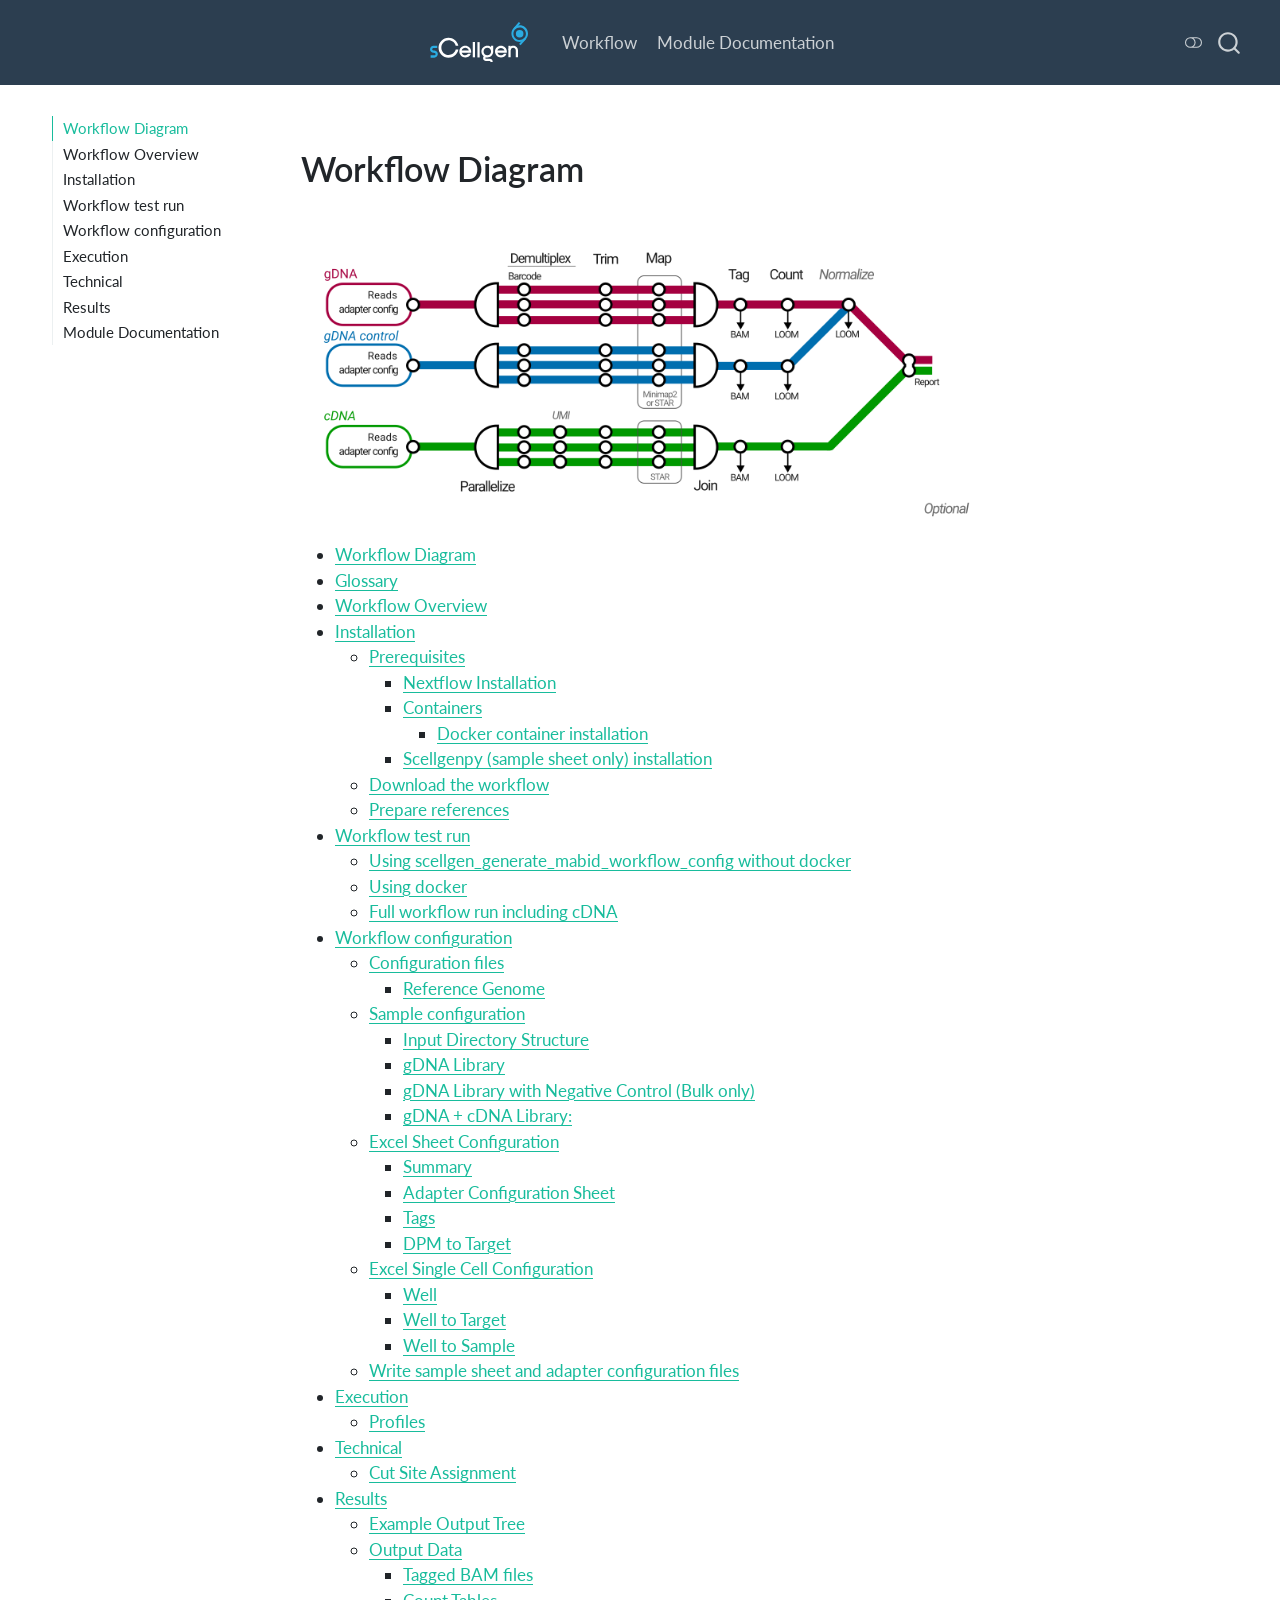
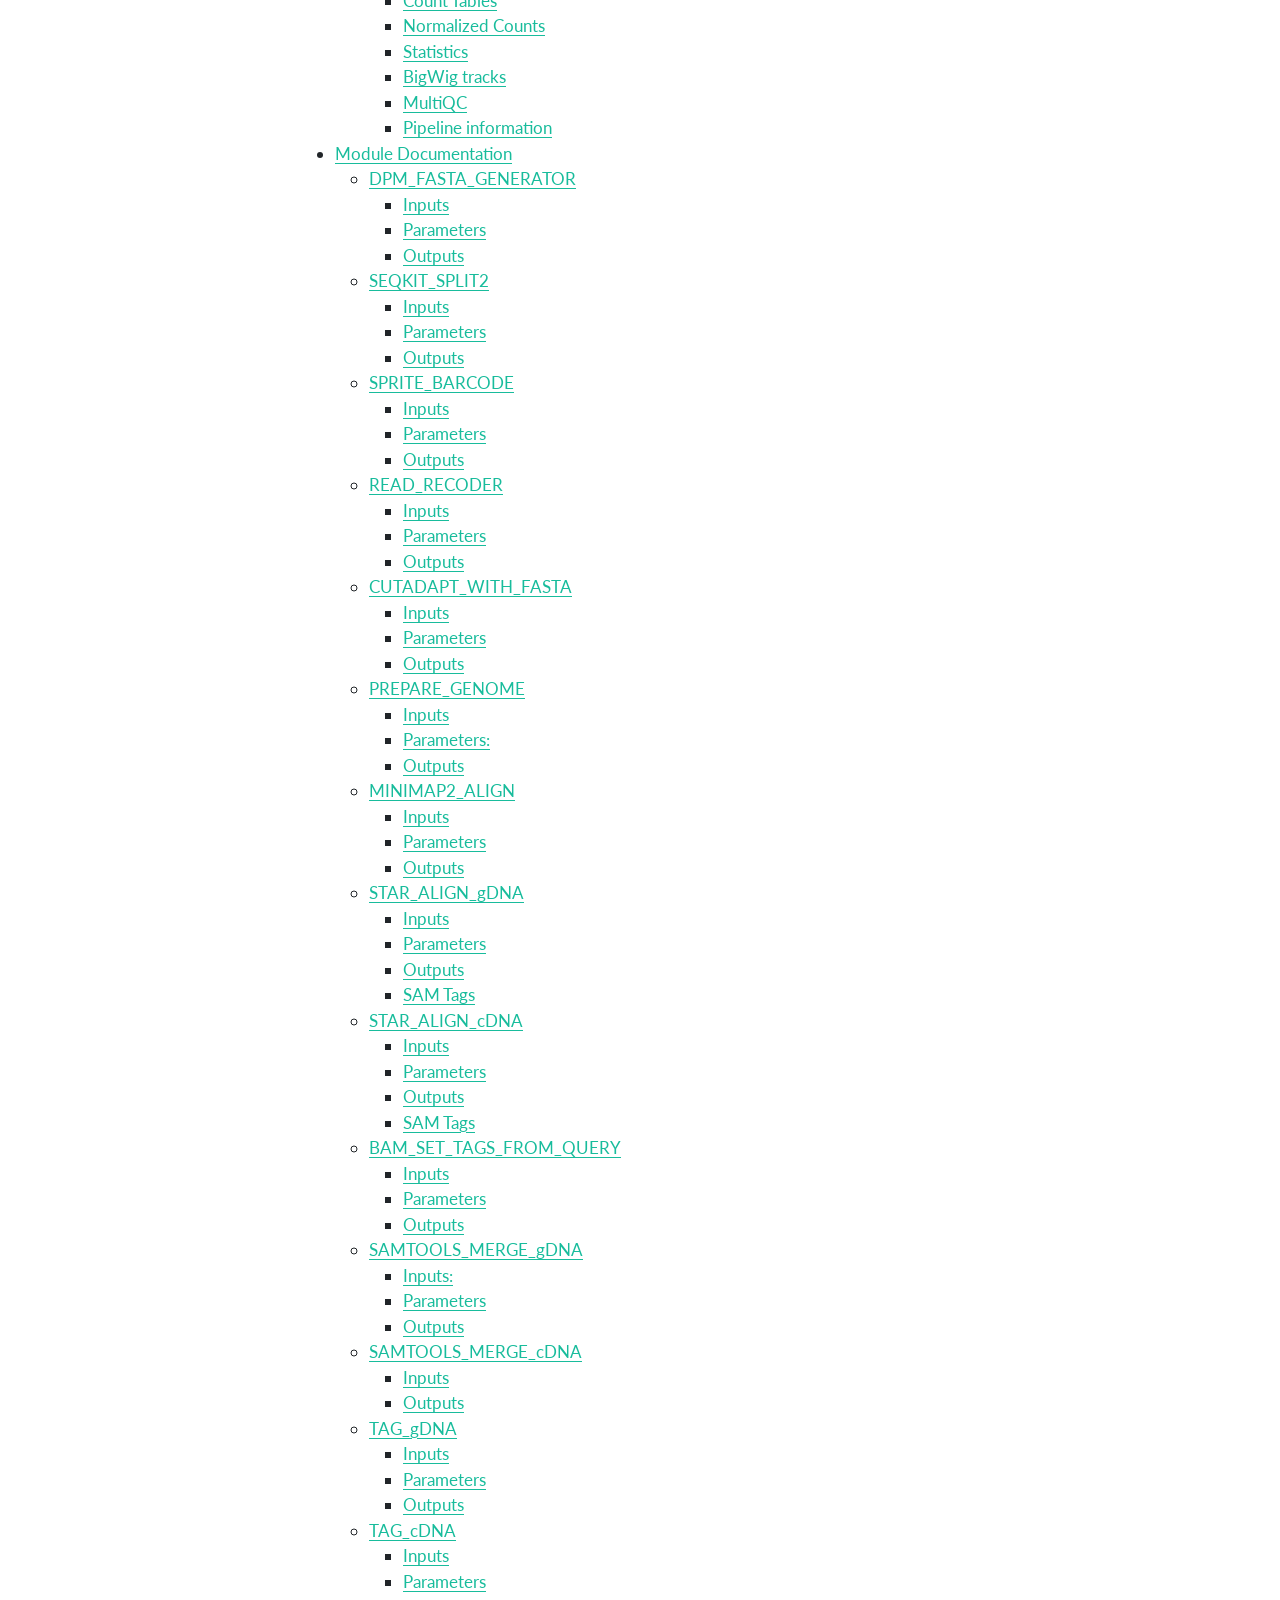
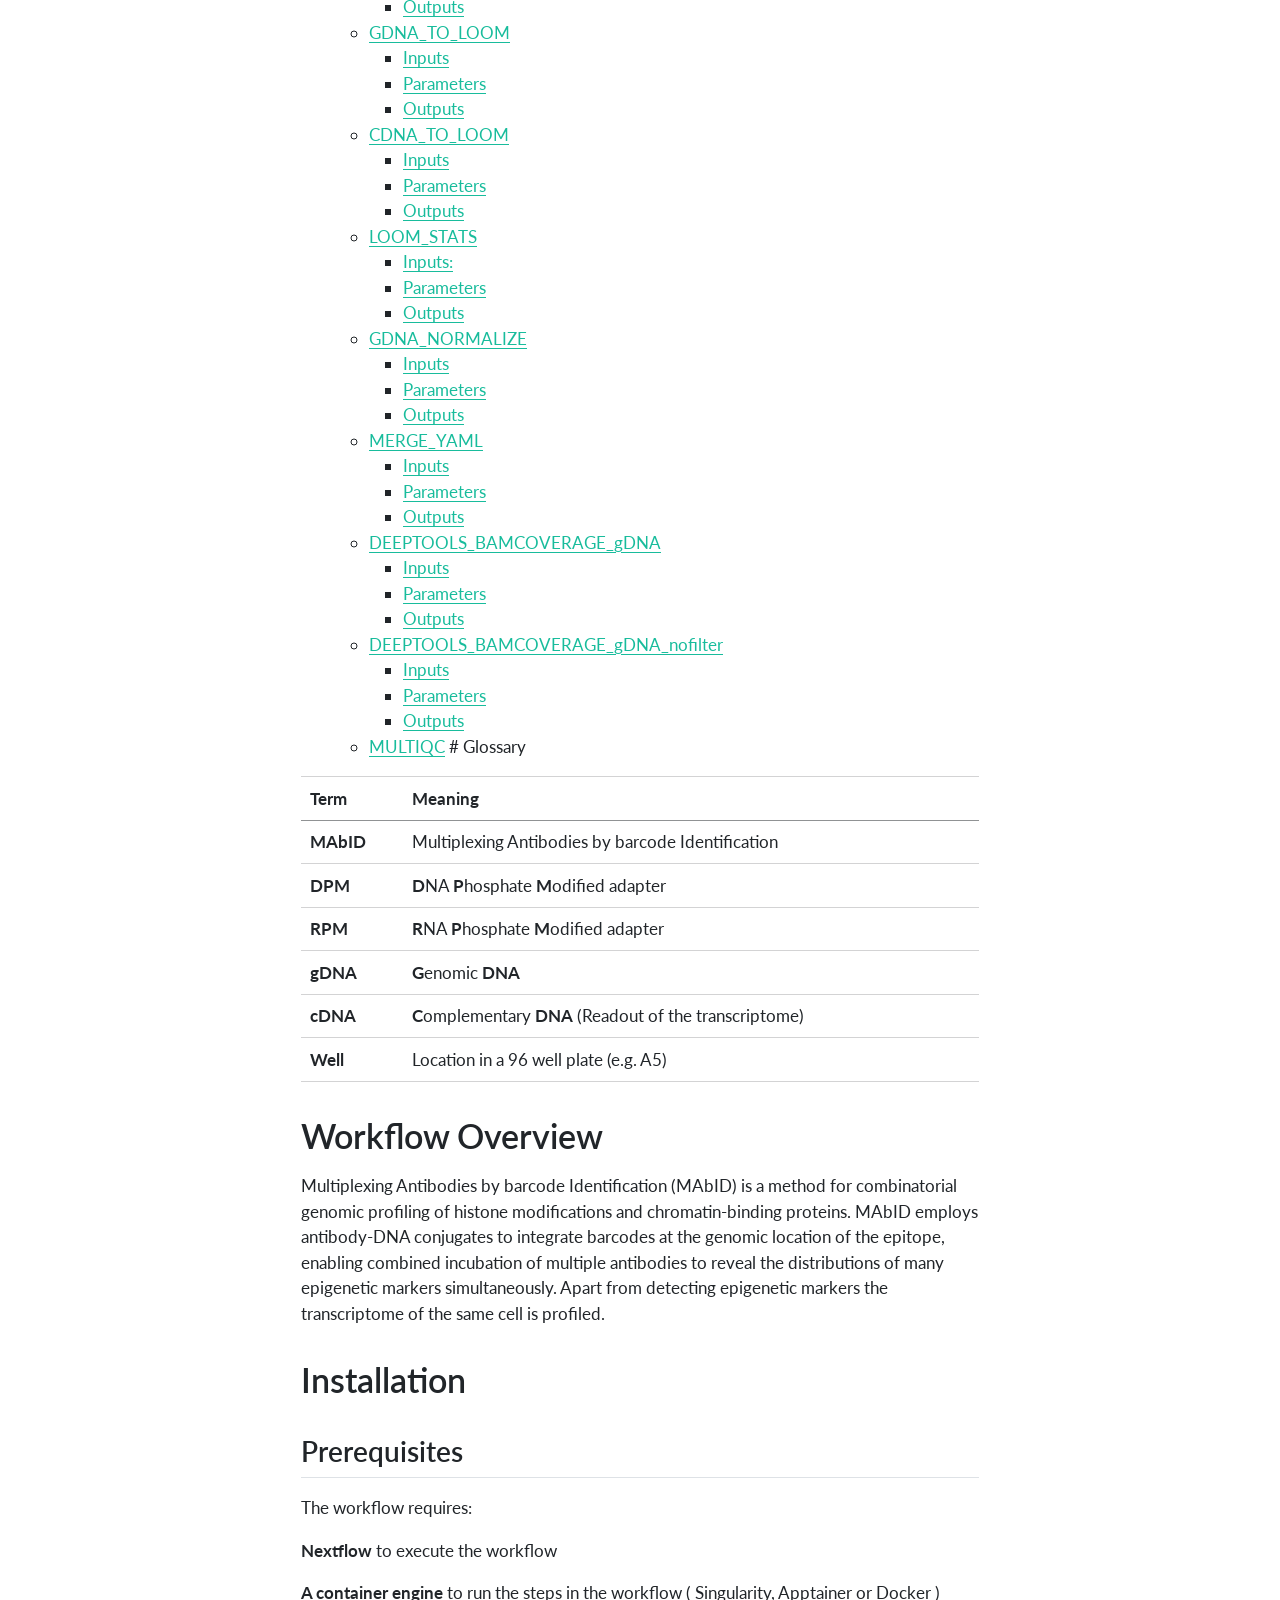
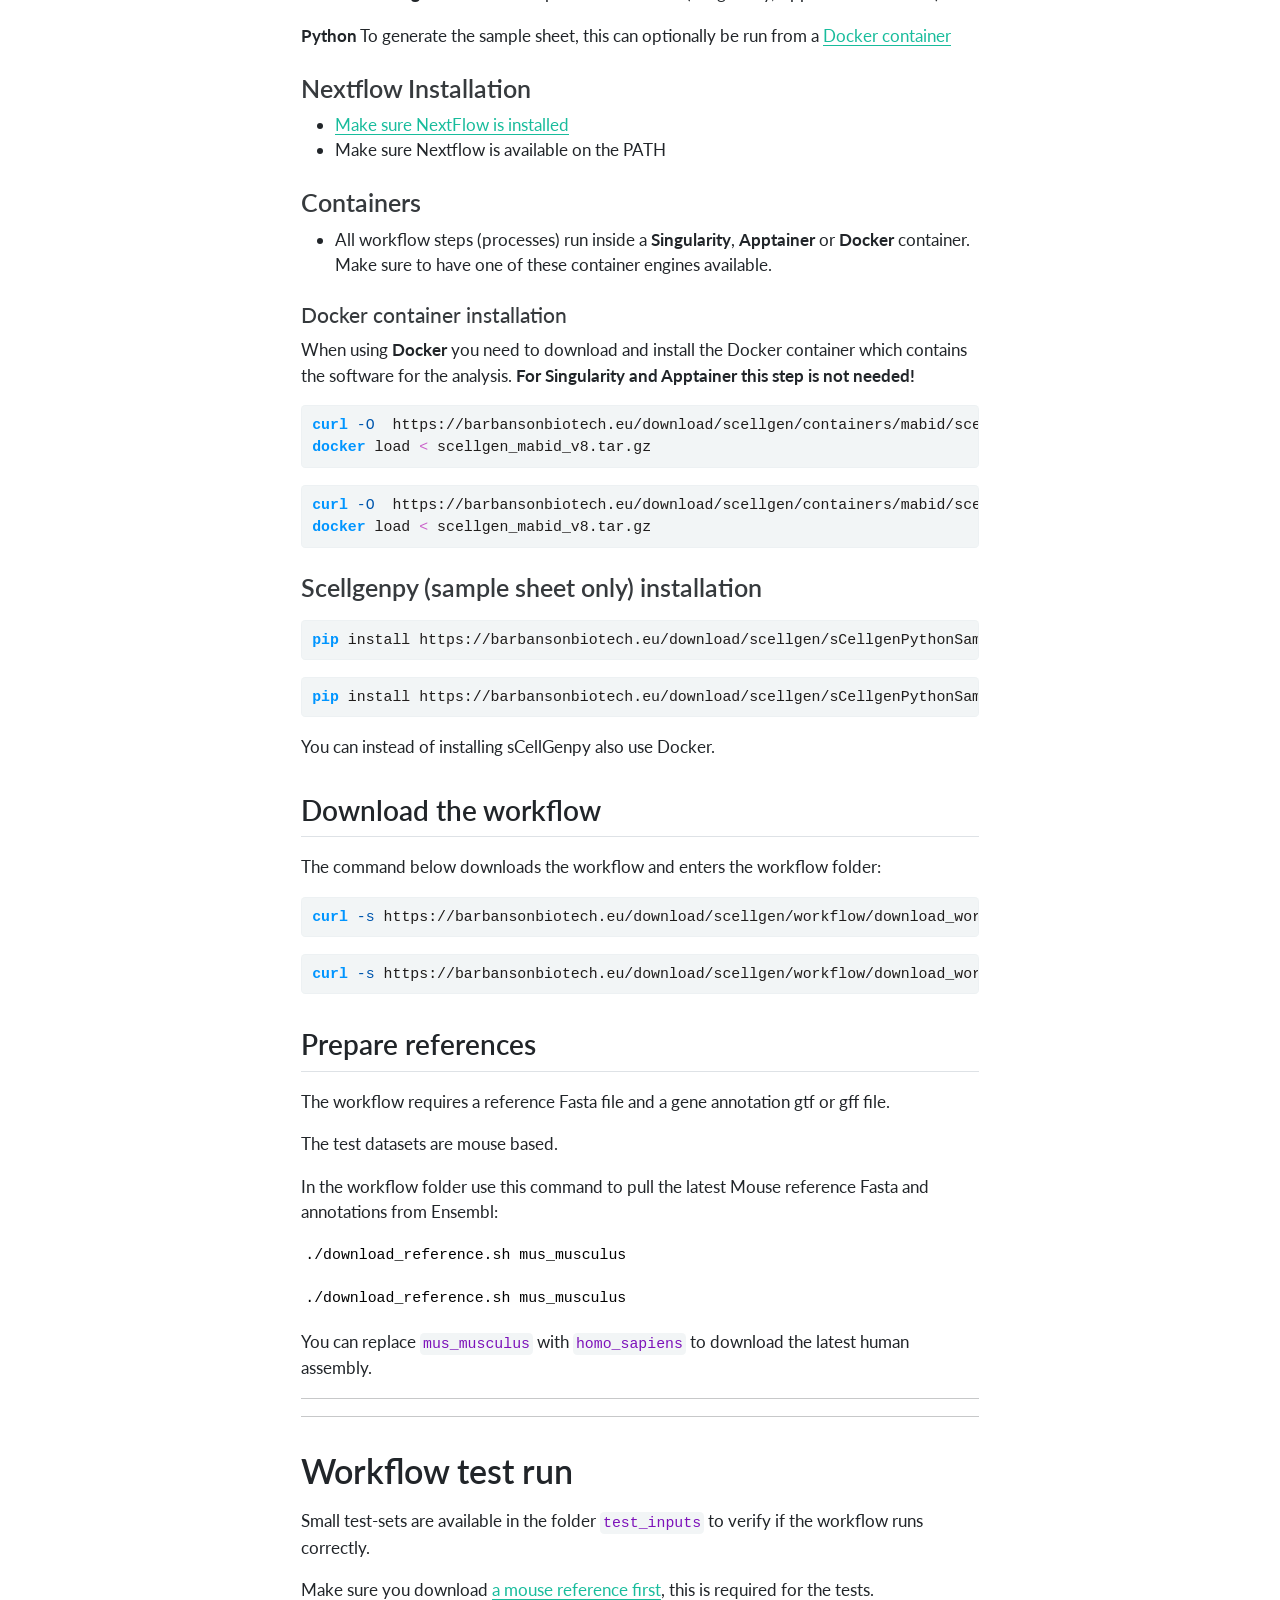
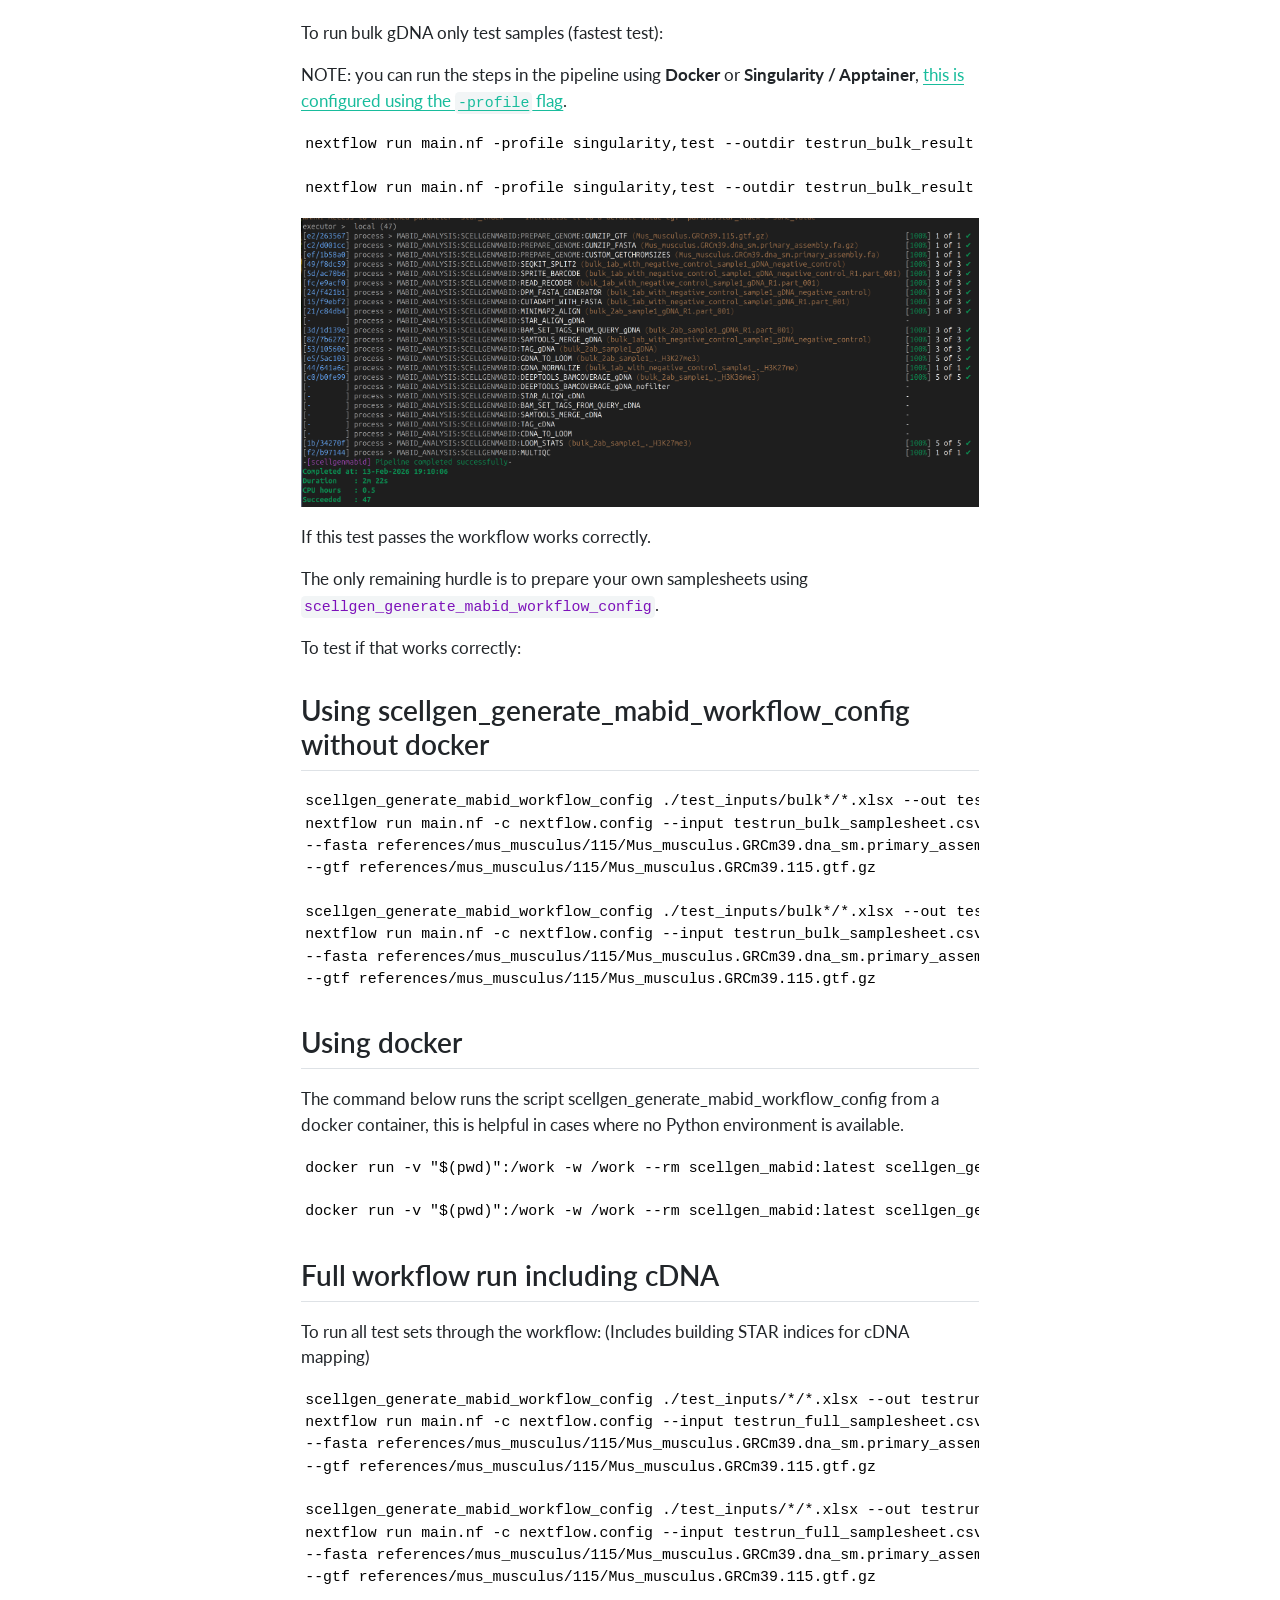
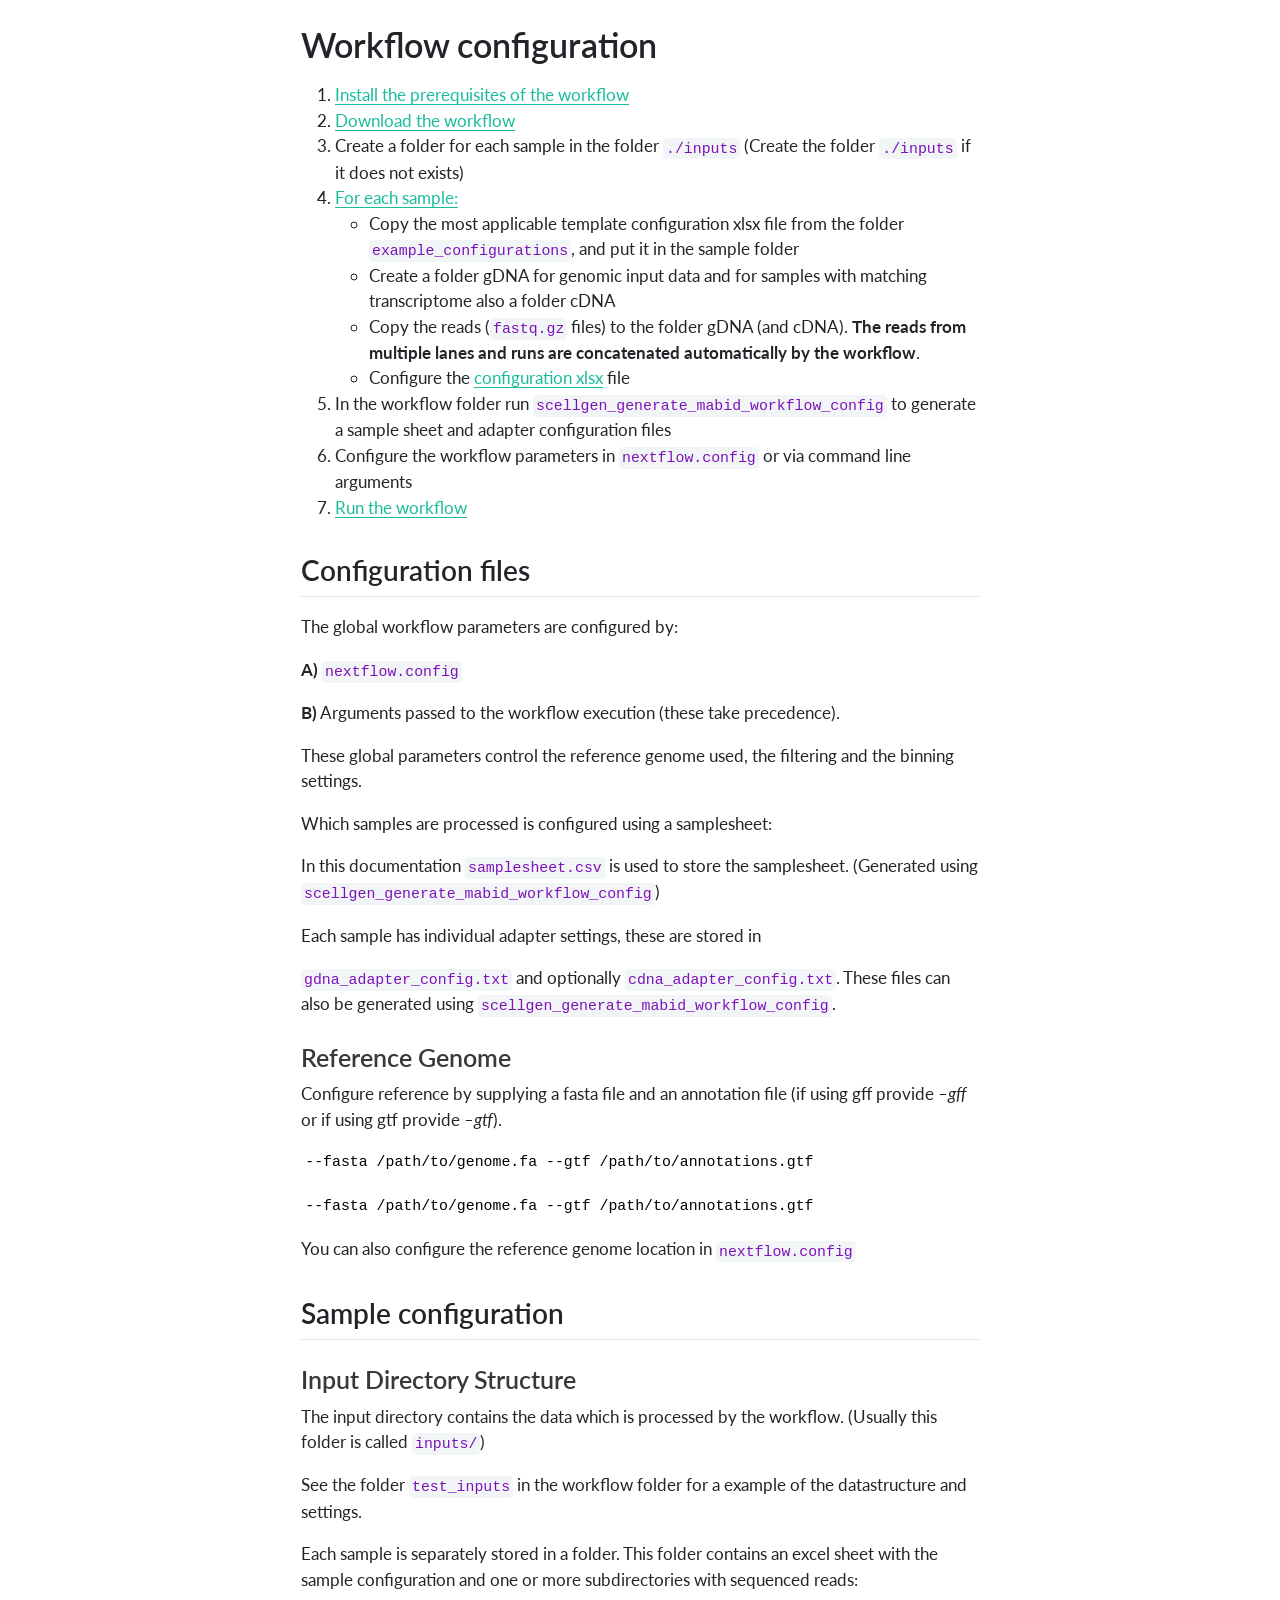
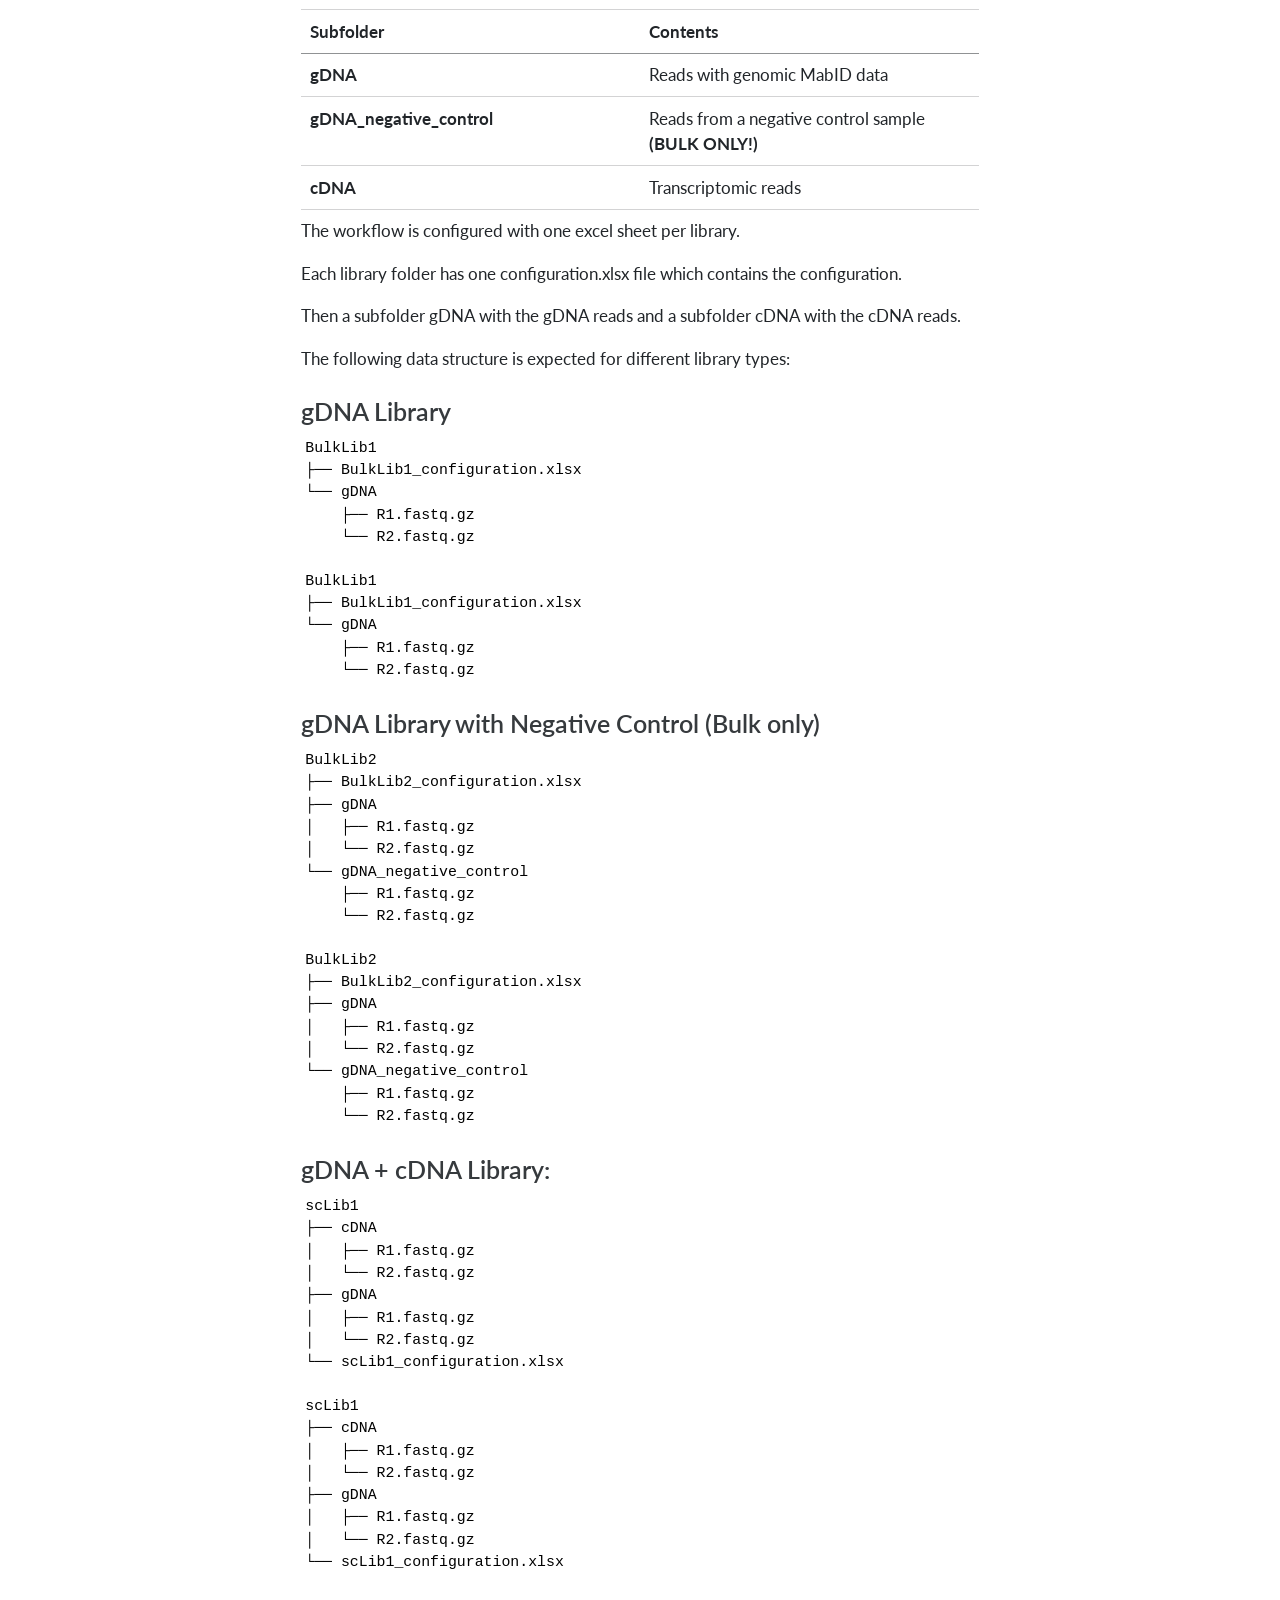
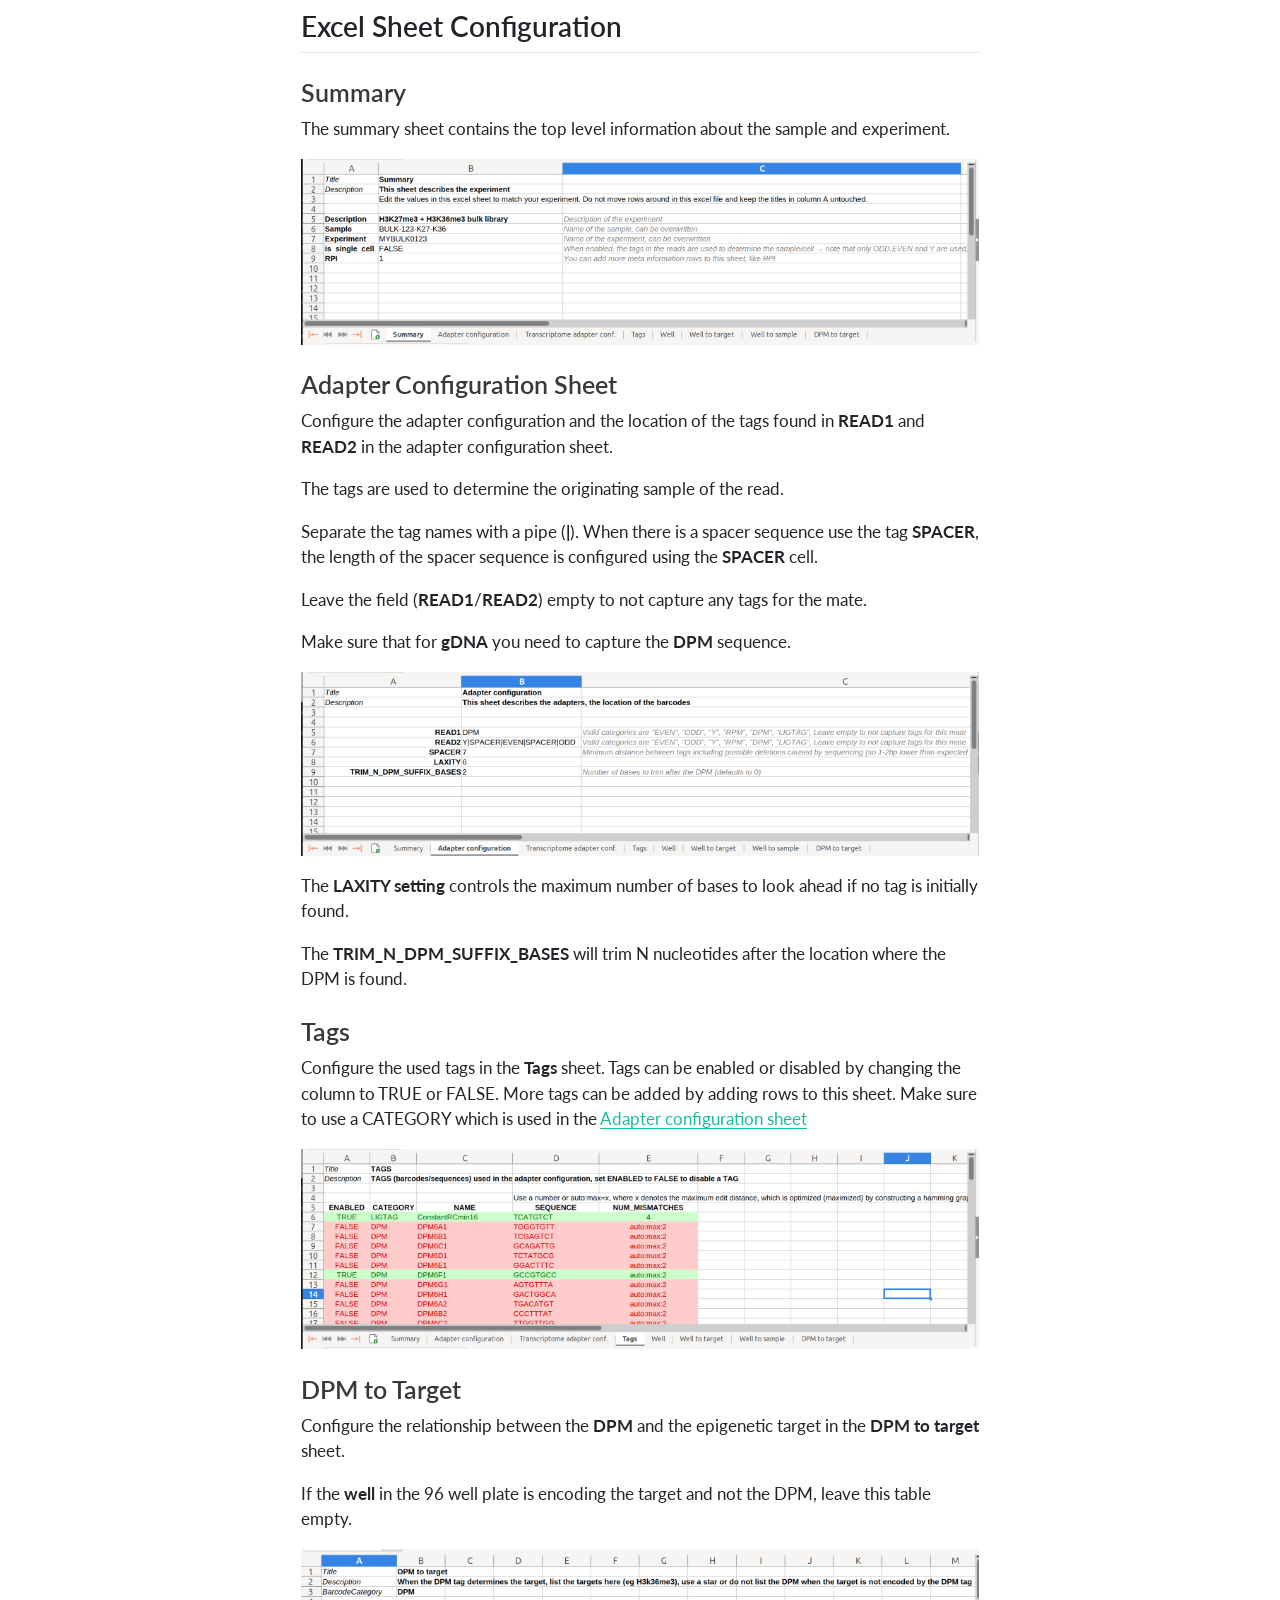
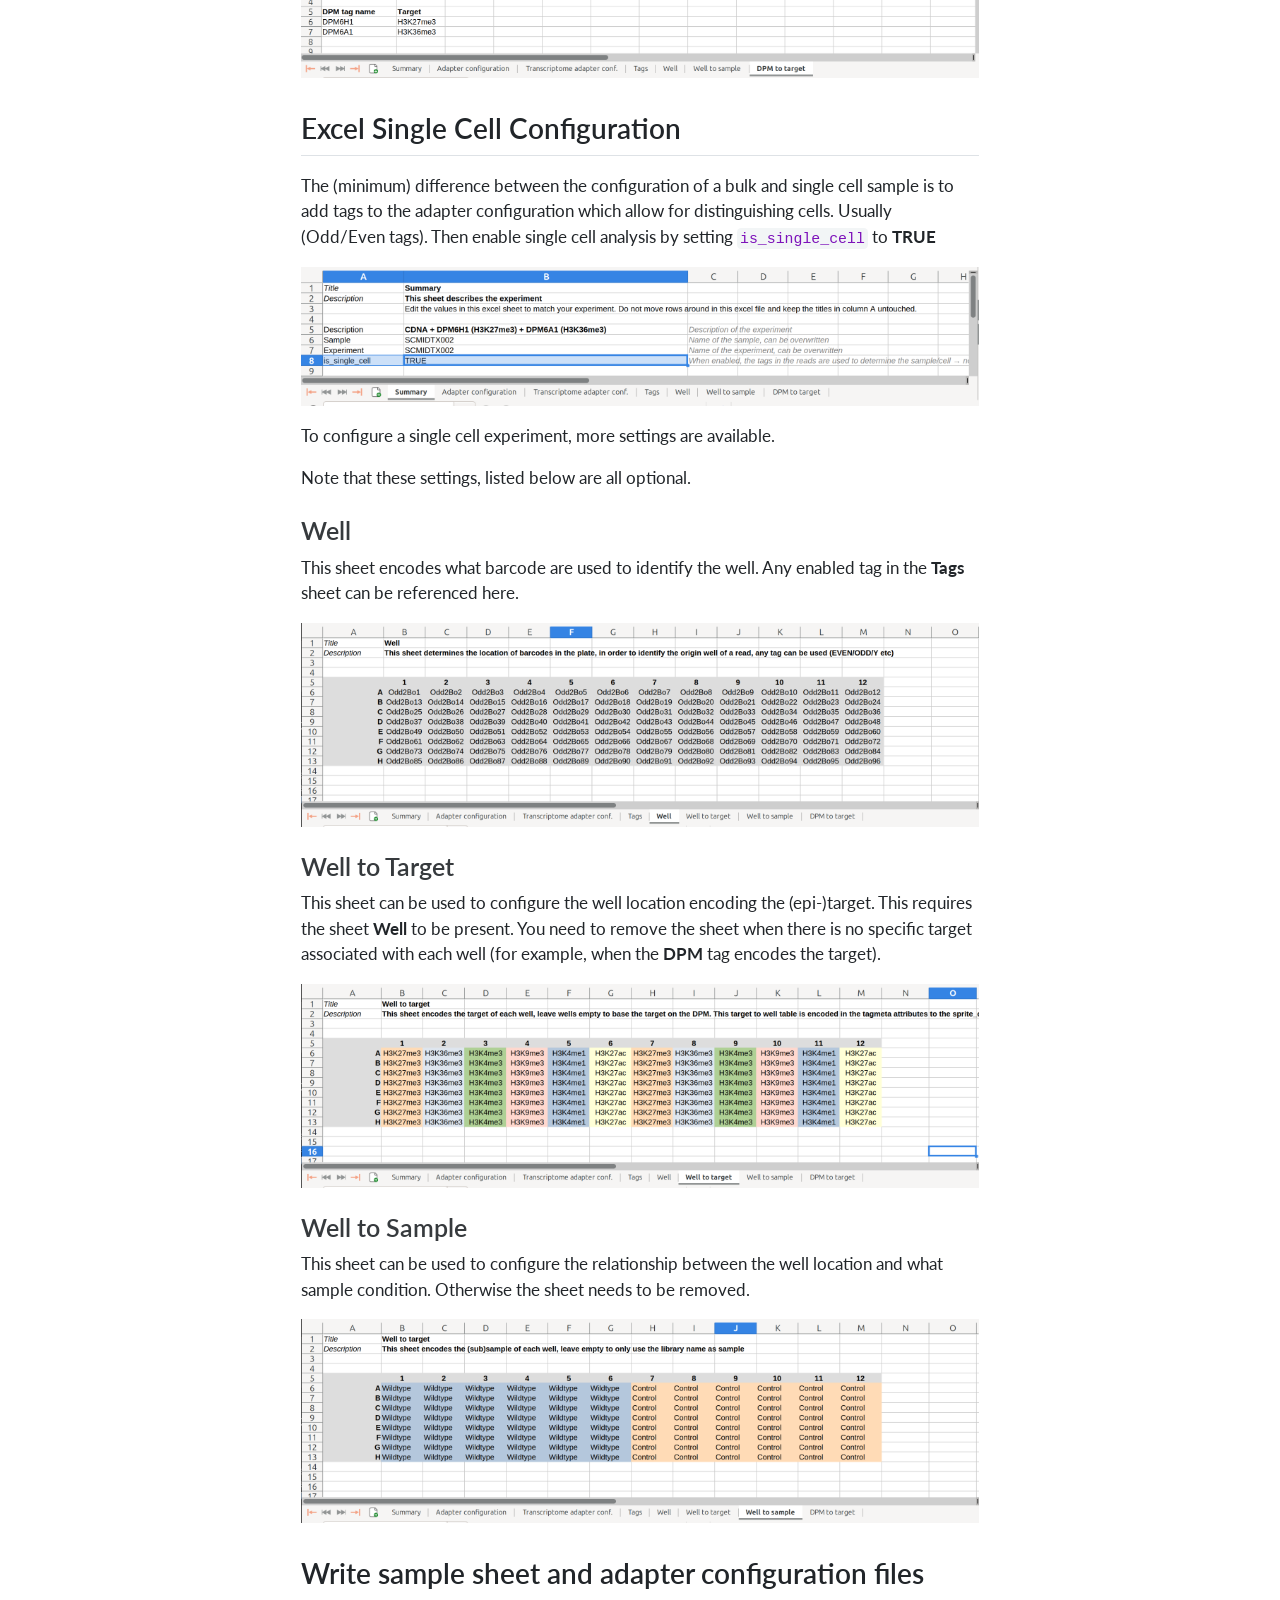
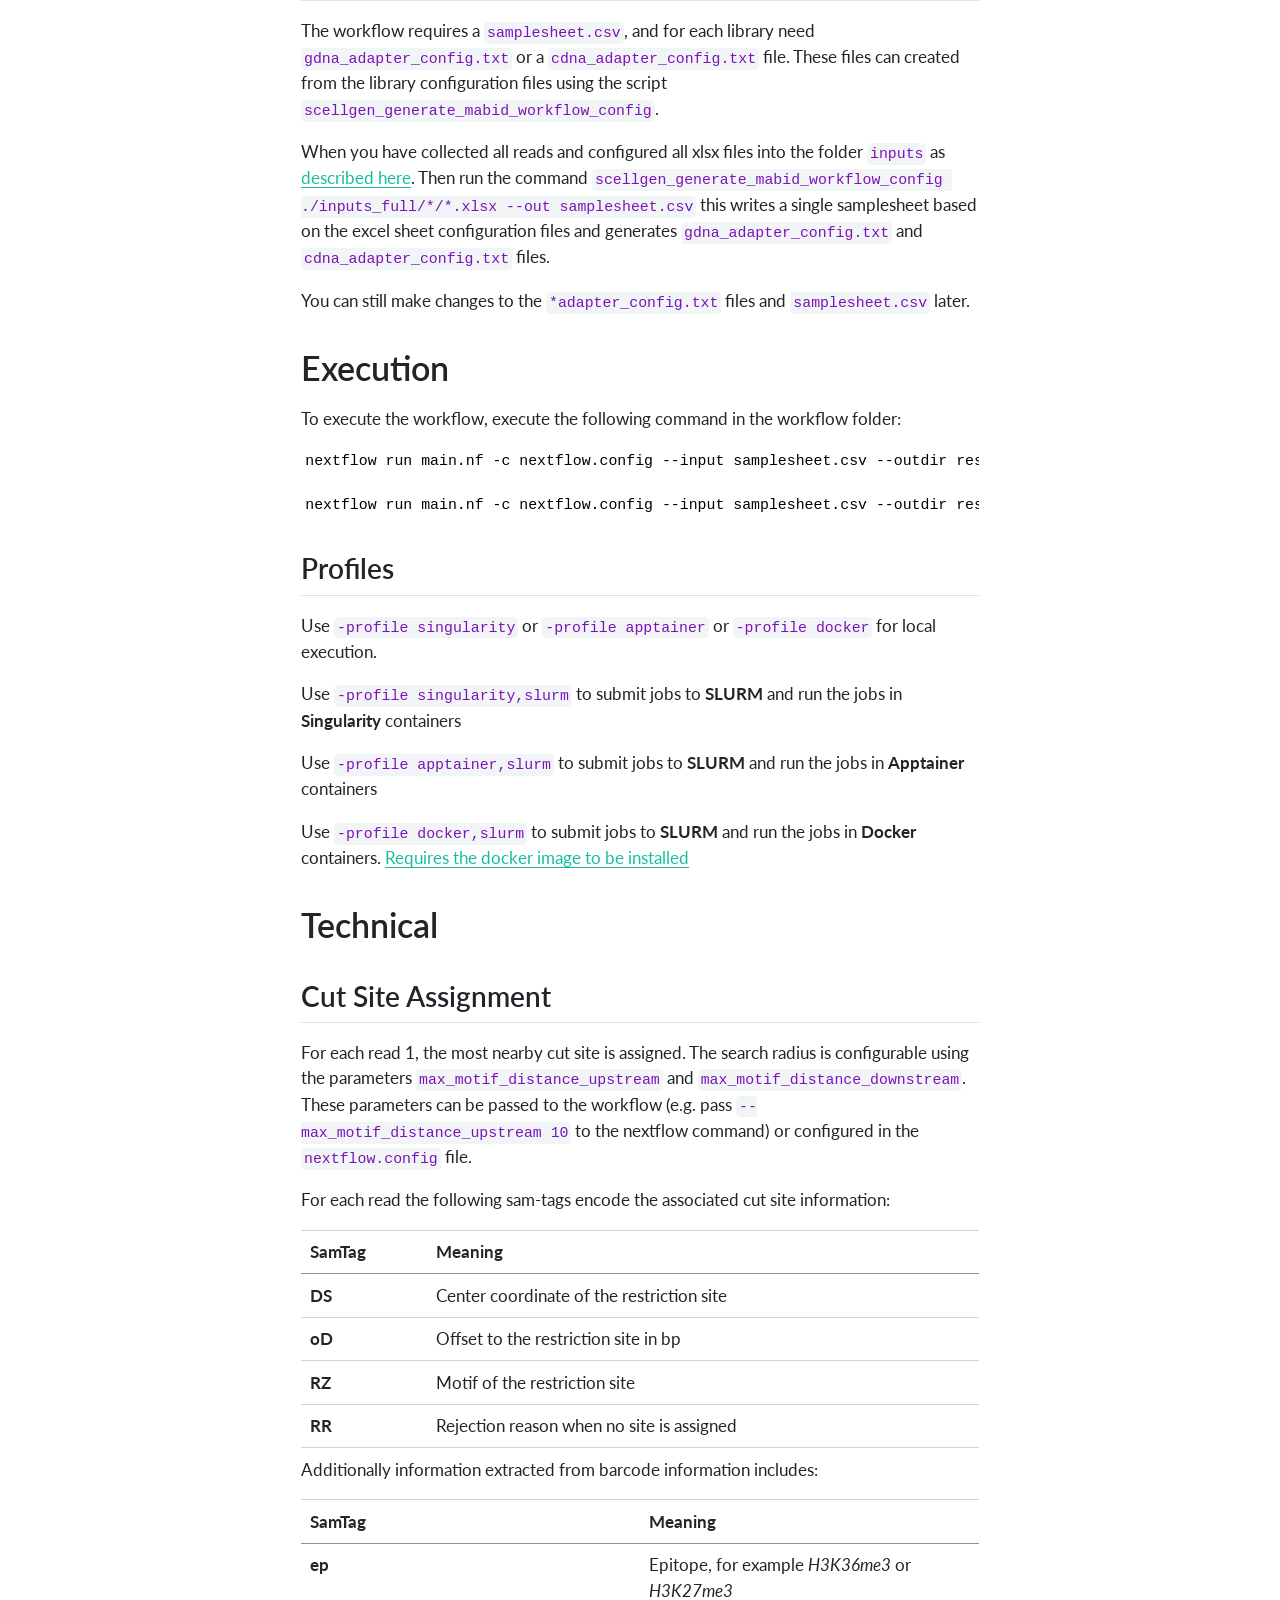
==== commit 5a190395: "fix" ====
--- a/docs/index.html
+++ b/docs/index.html
@@ -7,7 +7,7 @@
 <meta name="viewport" content="width=device-width, initial-scale=1.0, user-scalable=yes">
 
 
-<title>ChromaPlex Software</title>
+<title>index</title>
 <style>
 /* Default styles provided by pandoc.
 ** See https://pandoc.org/MANUAL.html#variables-for-html for config info.
@@ -80,7 +80,7 @@
 <script src="site_libs/bootstrap/bootstrap.min.js"></script>
 <link href="site_libs/bootstrap/bootstrap-icons.css" rel="stylesheet">
 <link href="site_libs/bootstrap/bootstrap-d7d307c413fb65b9bc198478a8ed2e51.min.css" rel="stylesheet" append-hash="true" class="quarto-color-scheme" id="quarto-bootstrap" data-mode="light">
-<link href="site_libs/bootstrap/bootstrap-dark-ecda70610513bbd1daacafe1c5cee9bf.min.css" rel="stylesheet" append-hash="true" class="quarto-color-scheme quarto-color-alternate" id="quarto-bootstrap" data-mode="dark">
+<link href="site_libs/bootstrap/bootstrap-dark-c5d875d2f55a2044a411e298da852c41.min.css" rel="stylesheet" append-hash="true" class="quarto-color-scheme quarto-color-alternate" id="quarto-bootstrap" data-mode="dark">
 <link href="site_libs/bootstrap/bootstrap-d7d307c413fb65b9bc198478a8ed2e51.min.css" rel="stylesheet" append-hash="true" class="quarto-color-scheme-extra" id="quarto-bootstrap" data-mode="light">
 <script id="quarto-search-options" type="application/json">{
   "location": "navbar",
@@ -111,6 +111,7 @@
 }</script>
 
 
+<link rel="stylesheet" href="assets/css/styles.css">
 </head>
 
 <body class="floating nav-fixed quarto-light"><script id="quarto-html-before-body" type="application/javascript">
@@ -282,14 +283,30 @@
     <nav class="navbar navbar-expand-lg " data-bs-theme="dark">
       <div class="navbar-container container-fluid">
       <div class="navbar-brand-container mx-auto">
-    <a class="navbar-brand" href="./index.html">
-    <span class="navbar-title">ChromaPlex Software</span>
+    <a href="./index.html" class="navbar-brand navbar-brand-logo">
+    <img src="./assets/images/sCellgen_logo.svg" alt="" class="navbar-logo light-content">
+    <img src="./assets/images/sCellgen_logo.svg" alt="" class="navbar-logo dark-content">
     </a>
   </div>
-        <div class="quarto-navbar-tools tools-end">
+            <div id="quarto-search" class="" title="Search"></div>
+          <button class="navbar-toggler" type="button" data-bs-toggle="collapse" data-bs-target="#navbarCollapse" aria-controls="navbarCollapse" role="menu" aria-expanded="false" aria-label="Toggle navigation" onclick="if (window.quartoToggleHeadroom) { window.quartoToggleHeadroom(); }">
+  <span class="navbar-toggler-icon"></span>
+</button>
+          <div class="collapse navbar-collapse" id="navbarCollapse">
+            <ul class="navbar-nav navbar-nav-scroll me-auto">
+  <li class="nav-item">
+    <a class="nav-link" href="./documentation/workflow.html"> 
+<span class="menu-text">Workflow</span></a>
+  </li>  
+  <li class="nav-item">
+    <a class="nav-link" href="./documentation/modules.html"> 
+<span class="menu-text">Module Documentation</span></a>
+  </li>  
+</ul>
+          </div> <!-- /navcollapse -->
+            <div class="quarto-navbar-tools">
   <a href="" class="quarto-color-scheme-toggle quarto-navigation-tool  px-1" onclick="window.quartoToggleColorScheme(); return false;" title="Toggle dark mode"><i class="bi"></i></a>
 </div>
-          <div id="quarto-search" class="" title="Search"></div>
       </div> <!-- /container-fluid -->
     </nav>
 </header>
--- a/docs/assets/css/styles.css
+++ b/docs/assets/css/styles.css
@@ -0,0 +1,23 @@
+/* Ensure the logo fits nicely in the navbar */
+.navbar-brand img {
+  height: 40px !important; /* Adjust this value to match your desired visual size */
+  width: auto !important;
+  max-height: 100%;
+  padding-left: 400px;
+  padding-right: 20px;
+}
+
+/* Hides the "On this page" text in the sidebar */
+#toc-header {
+  display: none !important;
+}
+
+/* Optional: Removes the top border or extra padding if needed */
+/* nav#TOC {
+  padding-top: 0 !important;
+} */
+
+/* Alternative for hiding TOC header if #toc-header is insufficient */
+#TOC > h2 {
+  display: none !important;
+}
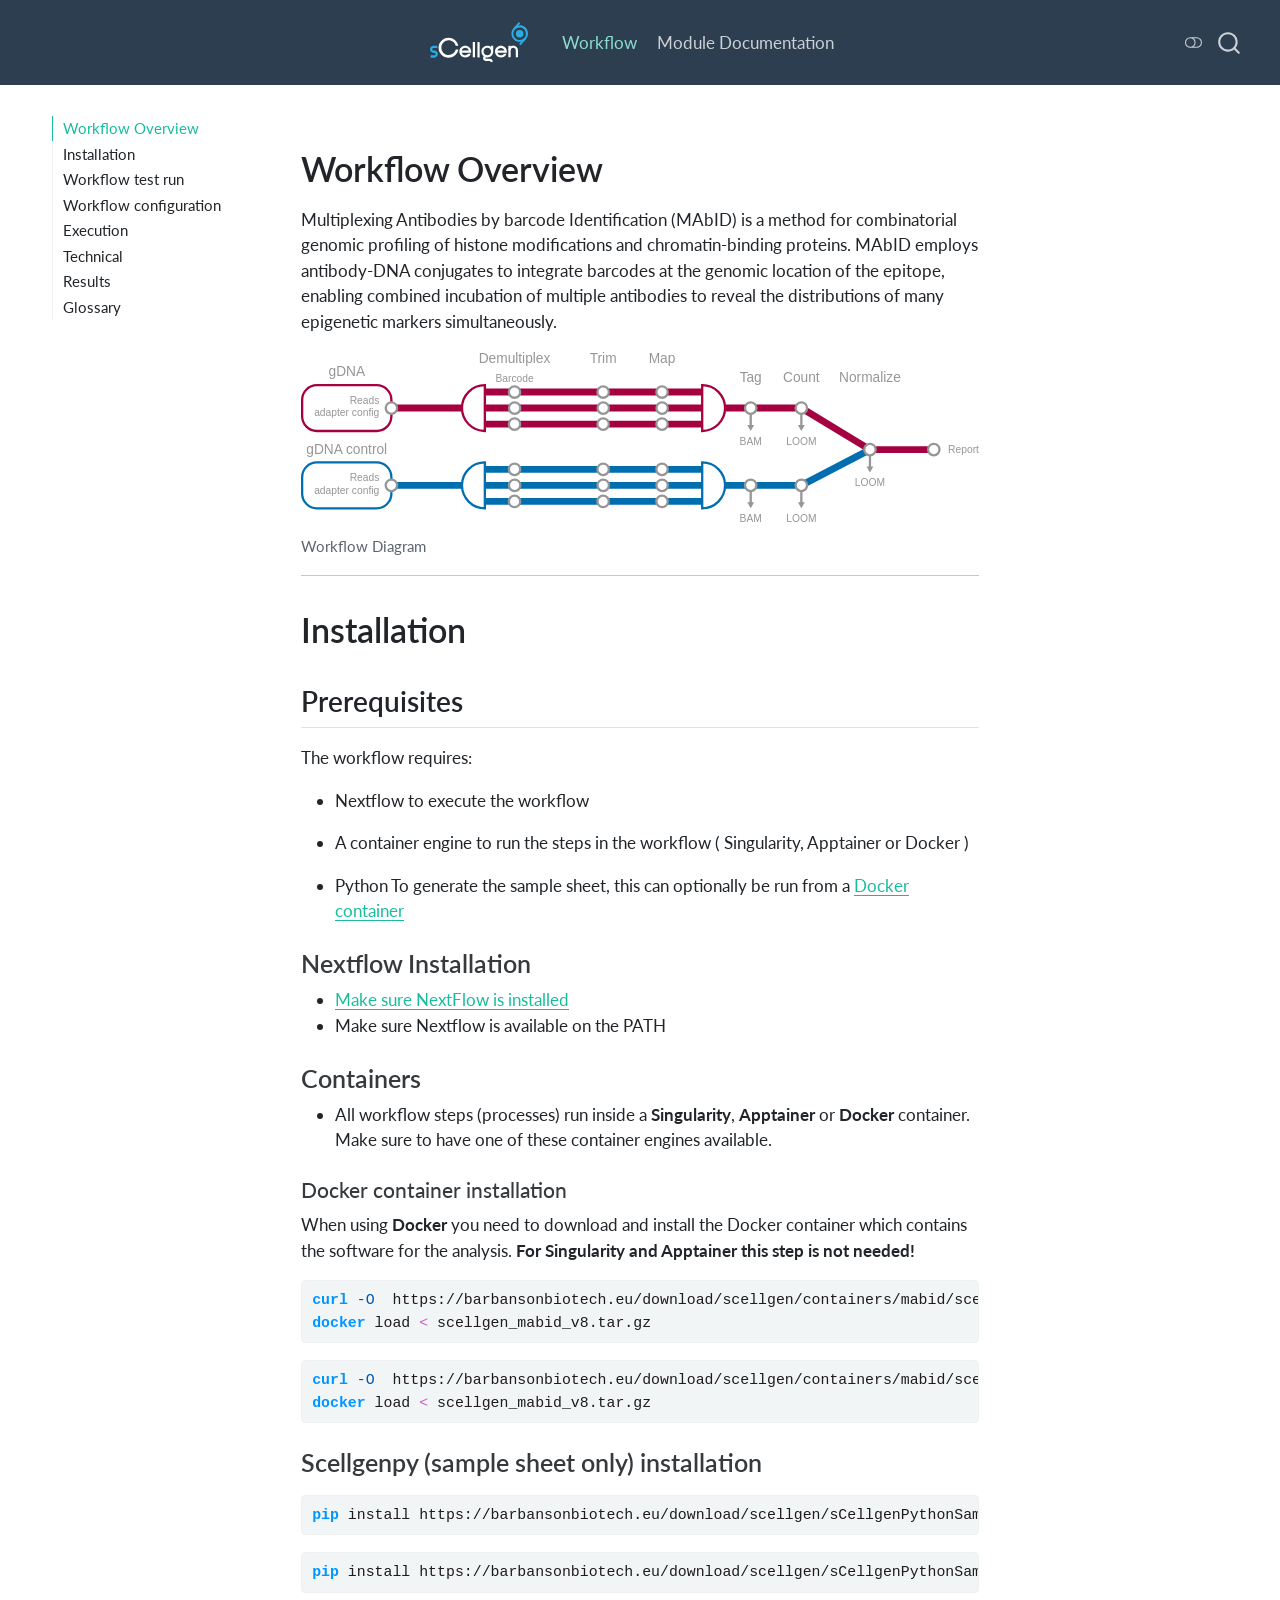
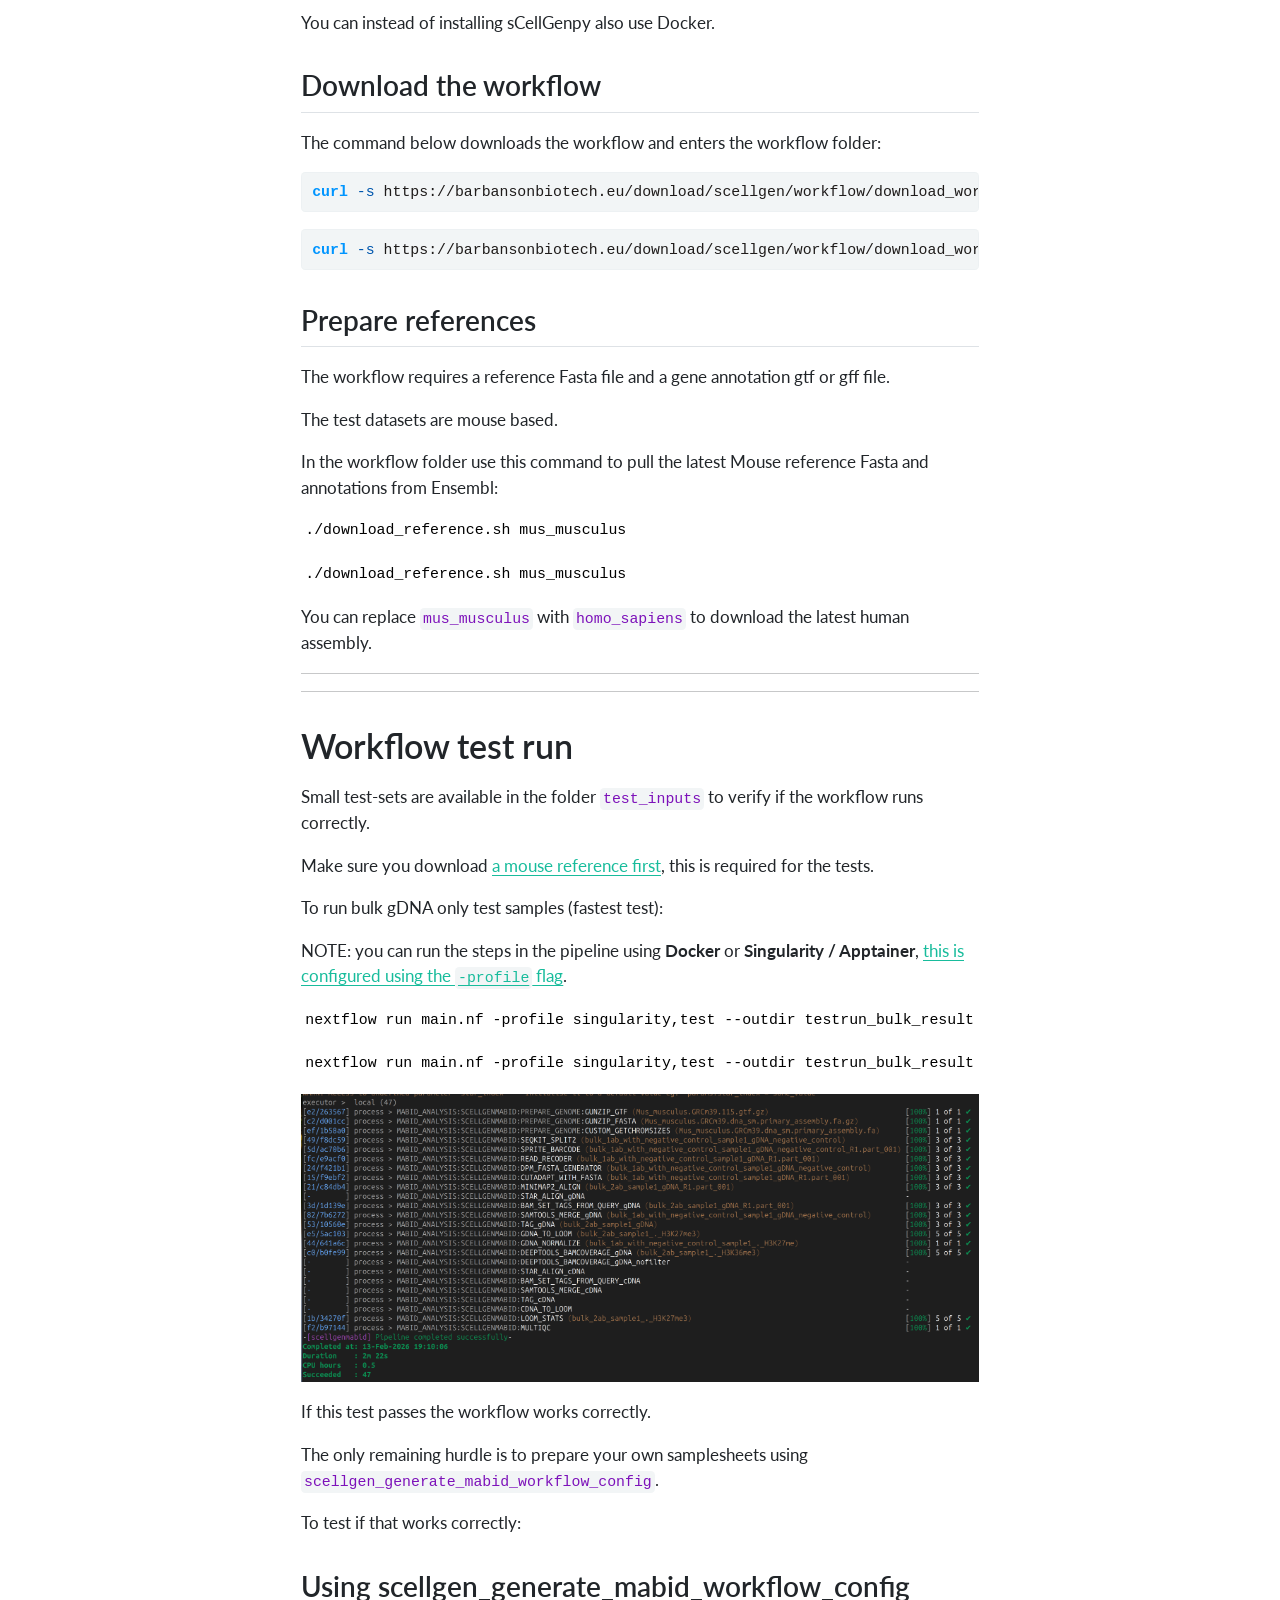
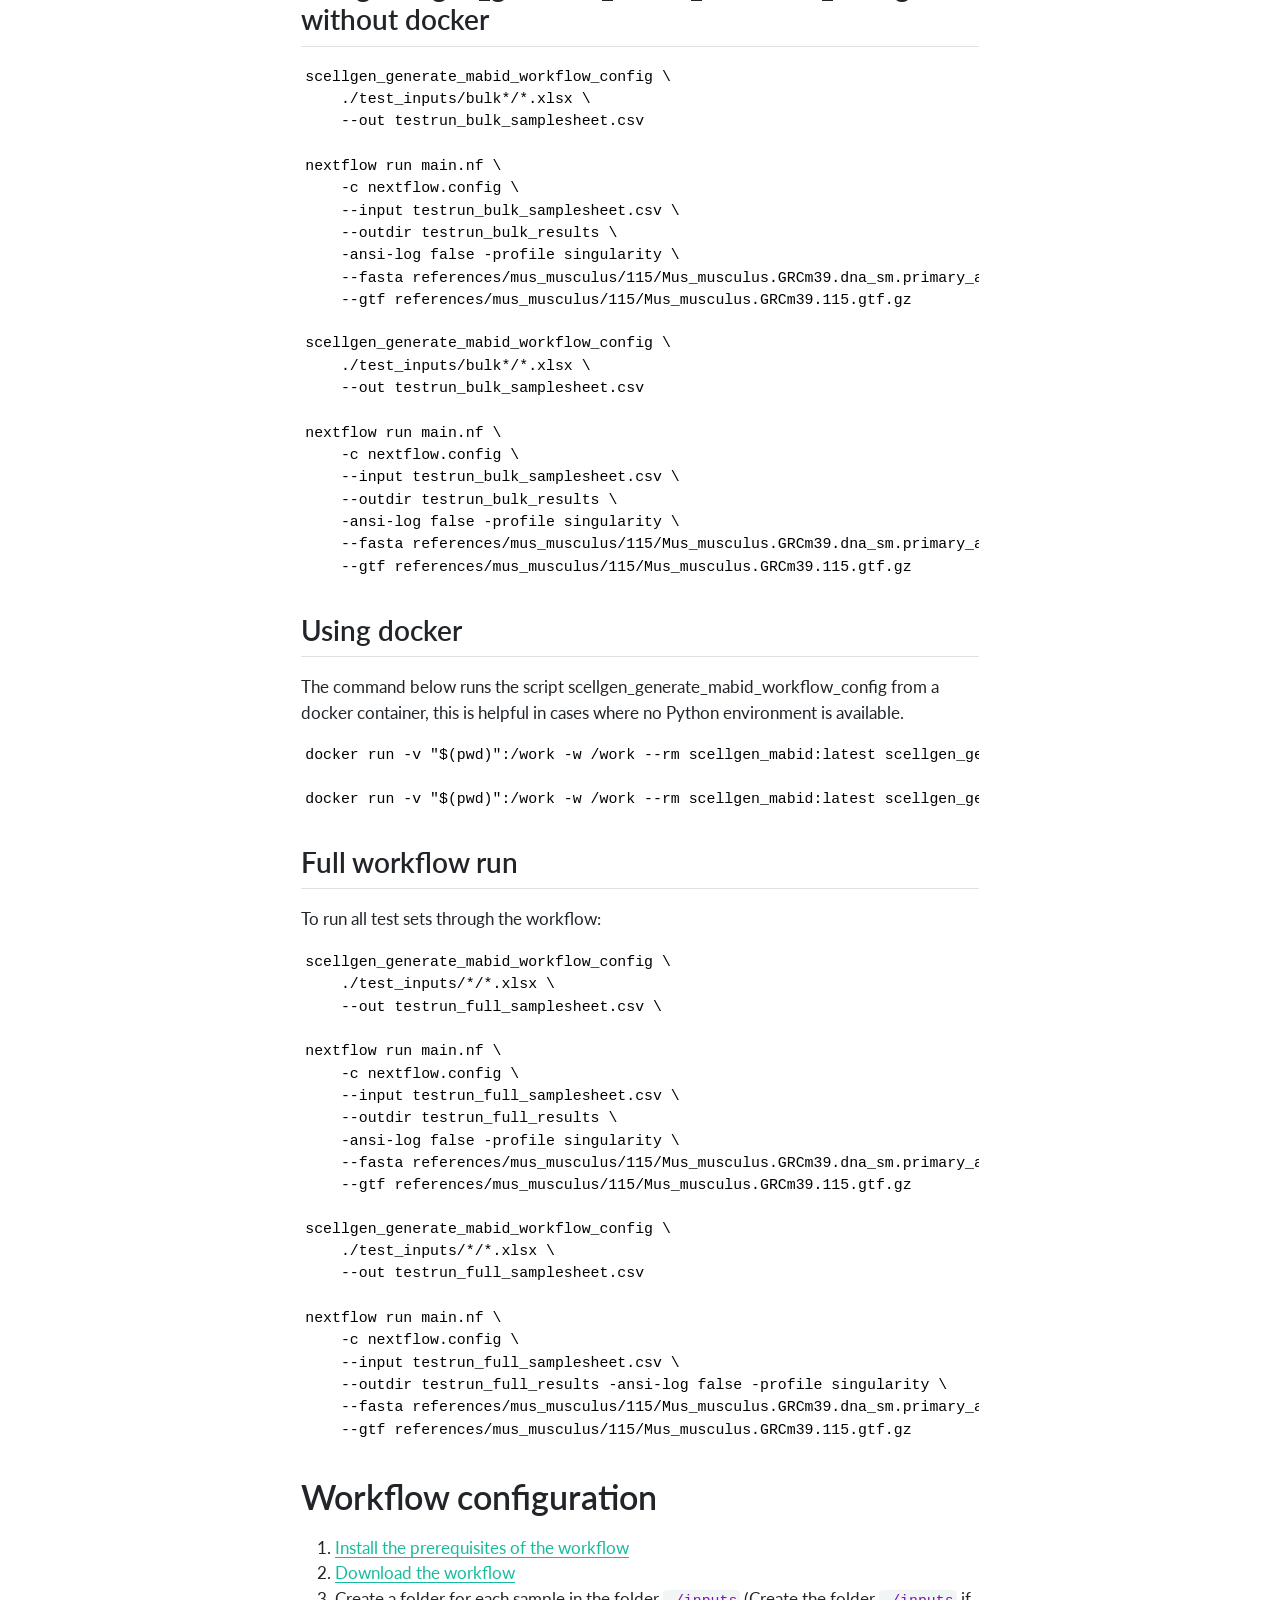
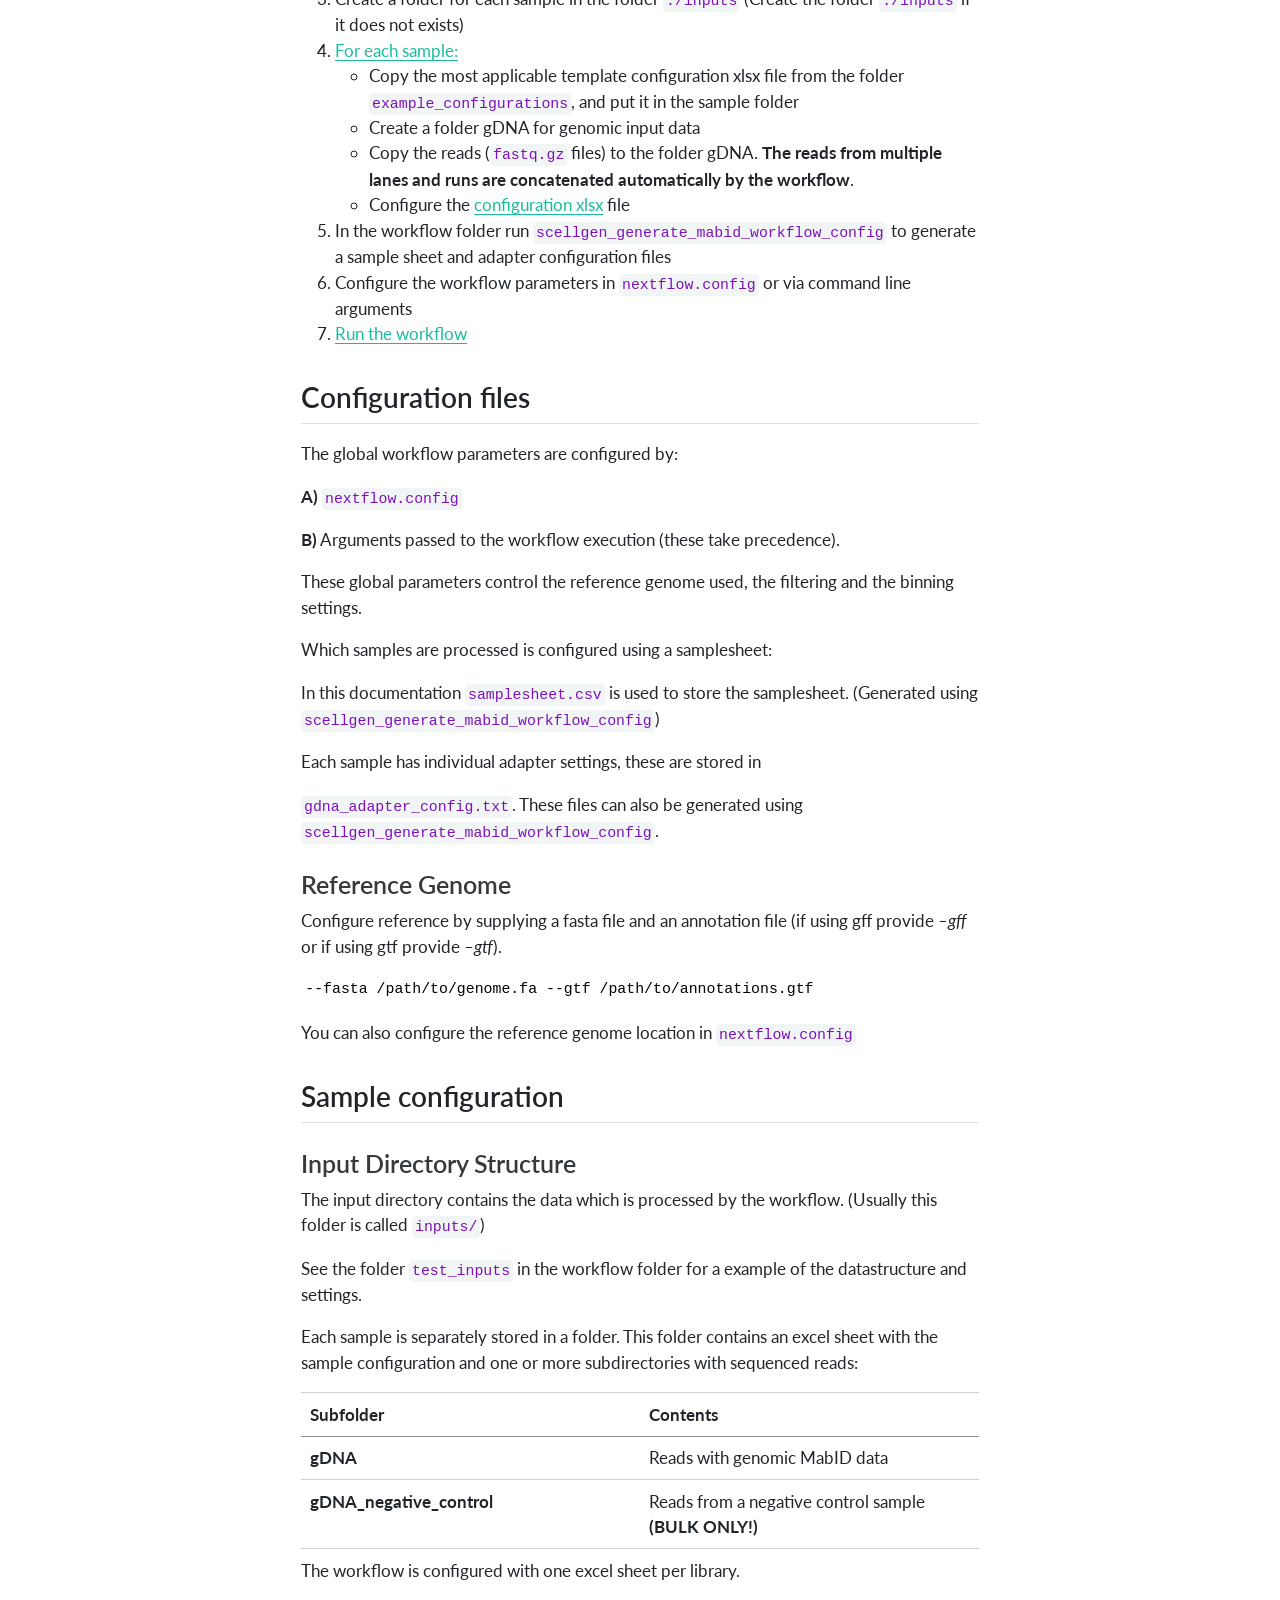
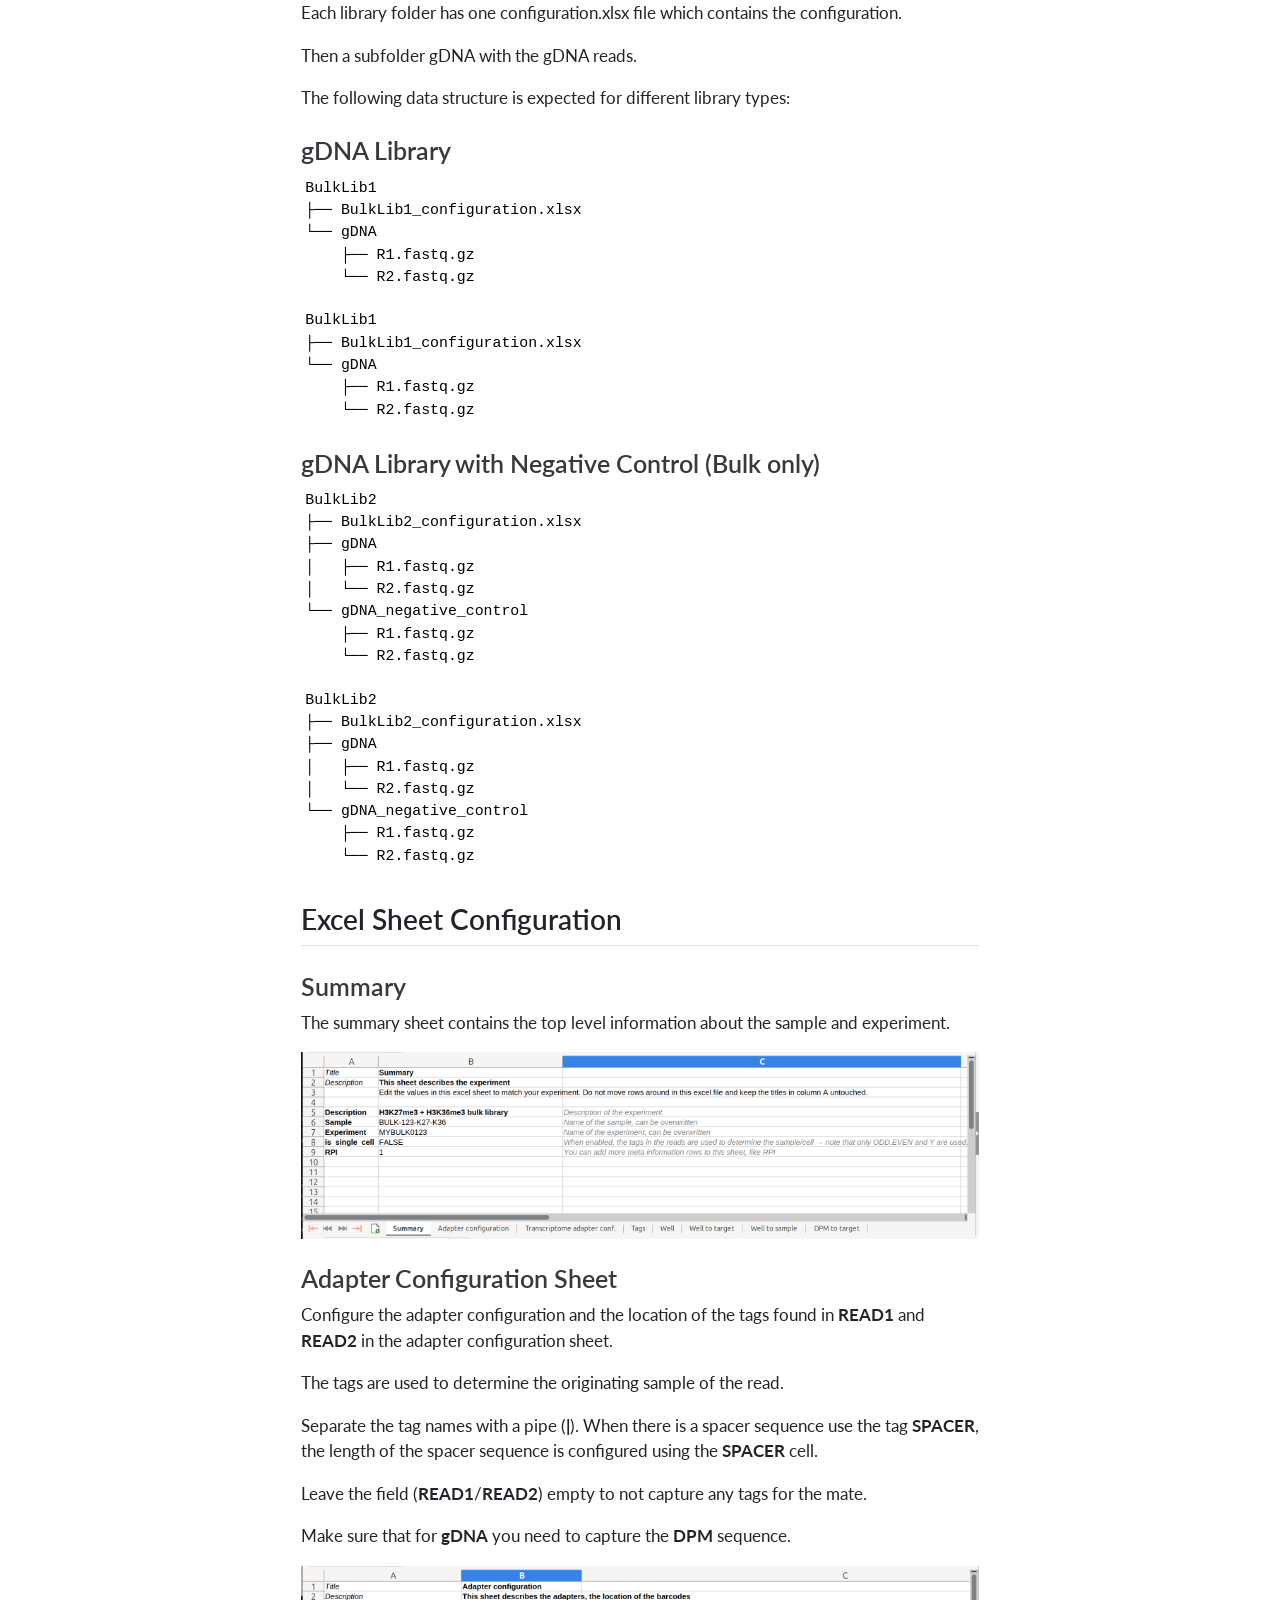
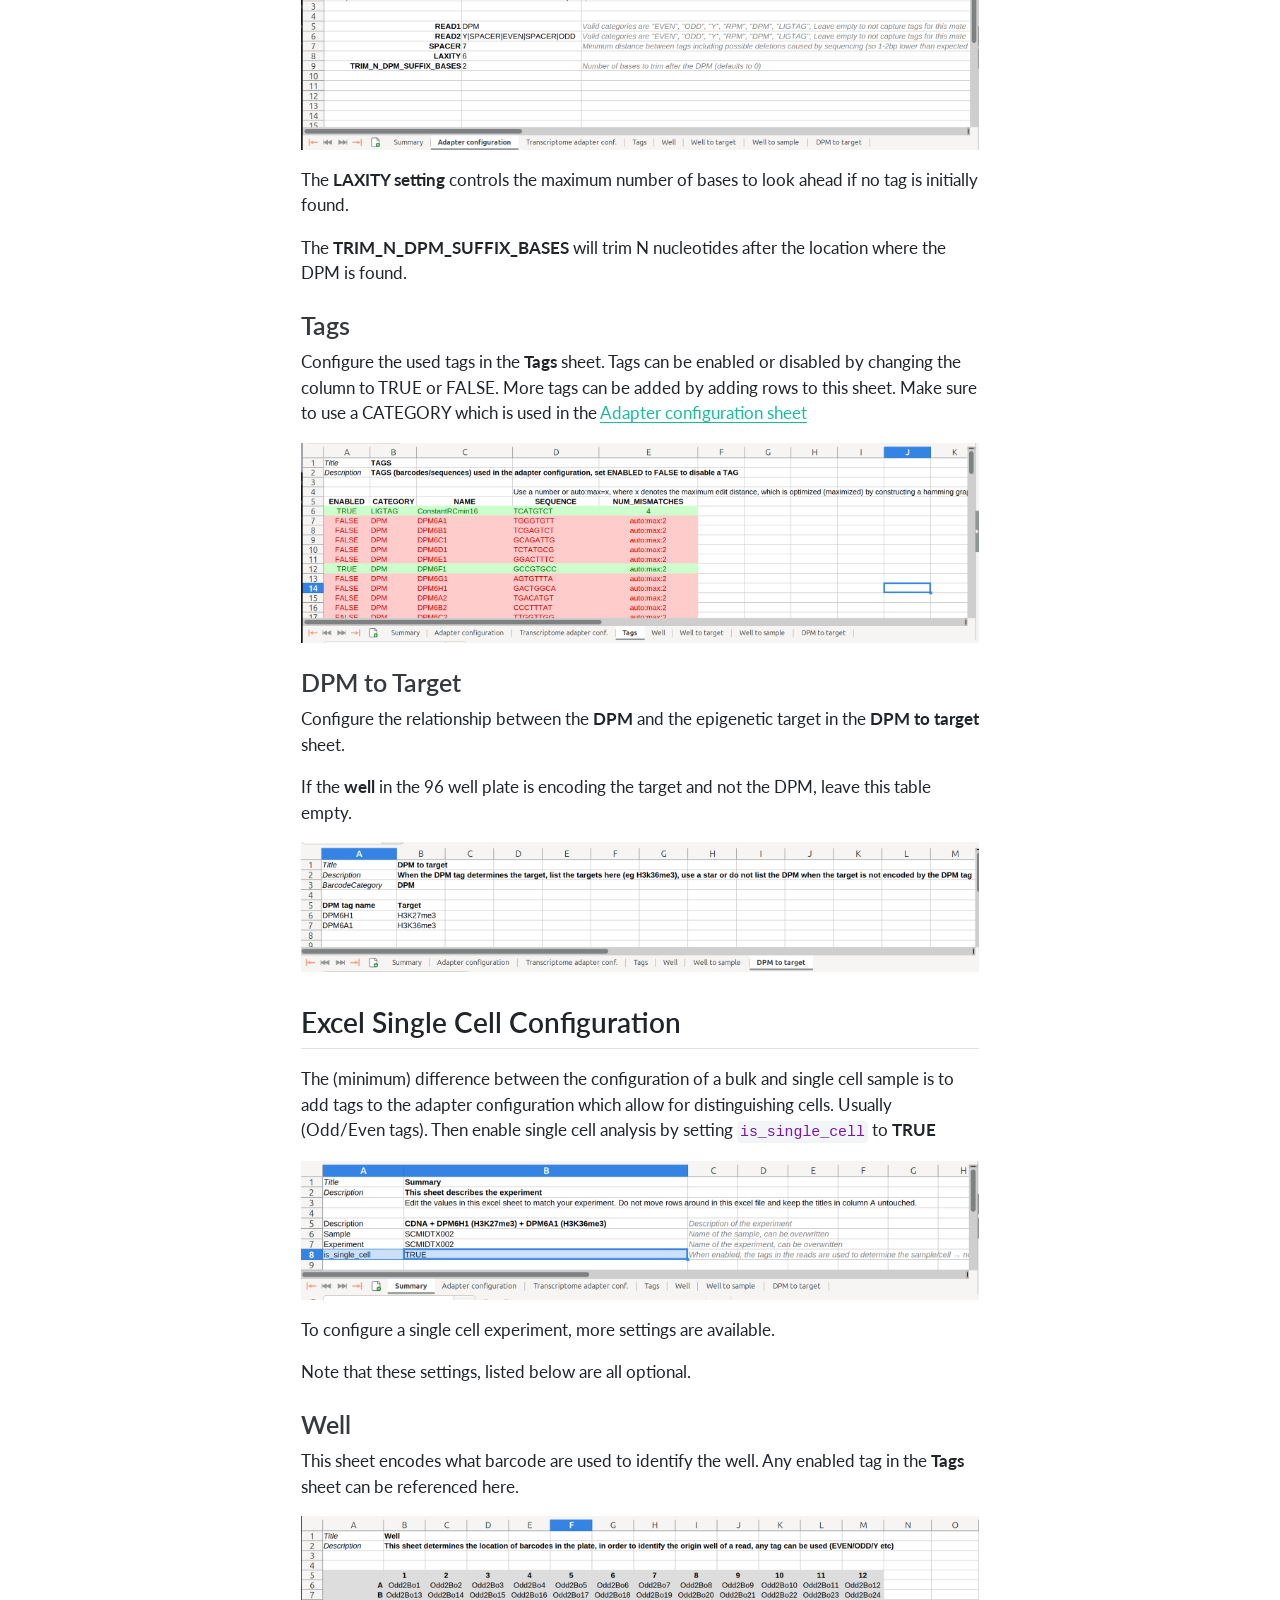
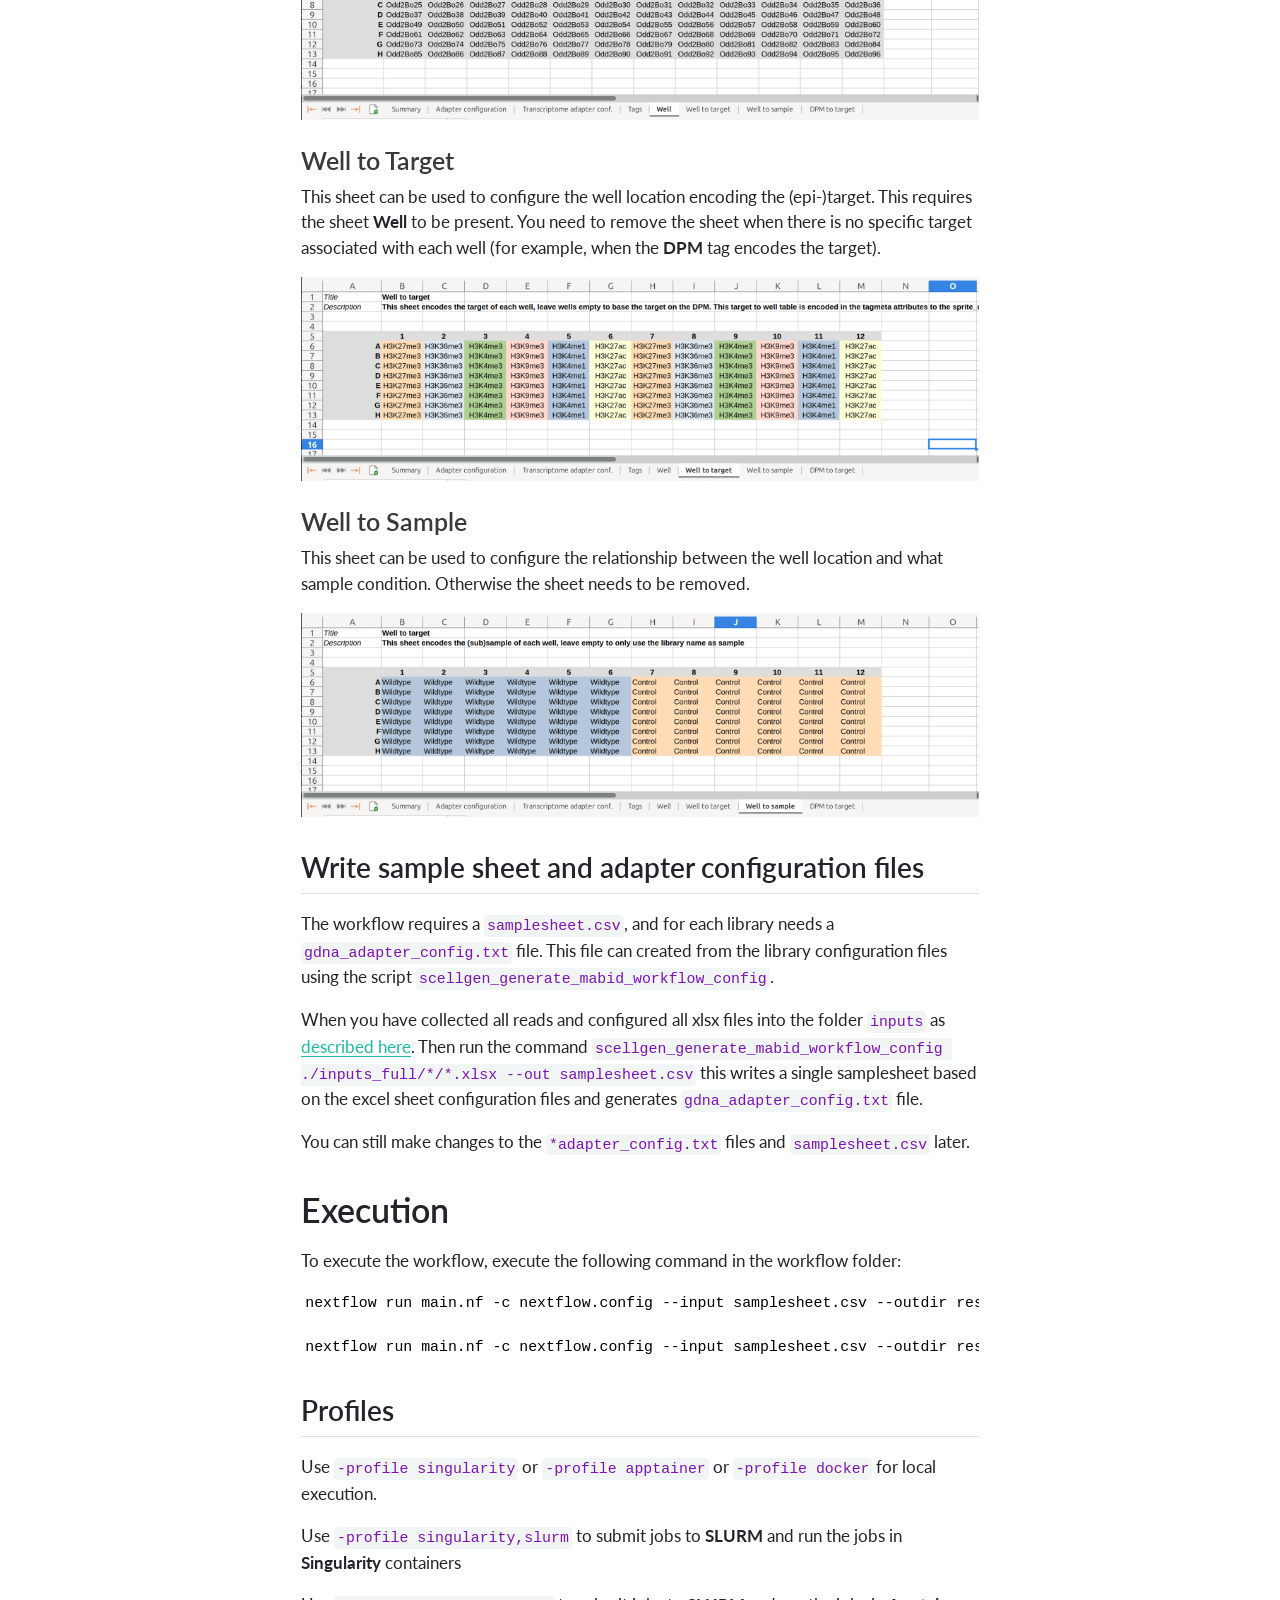
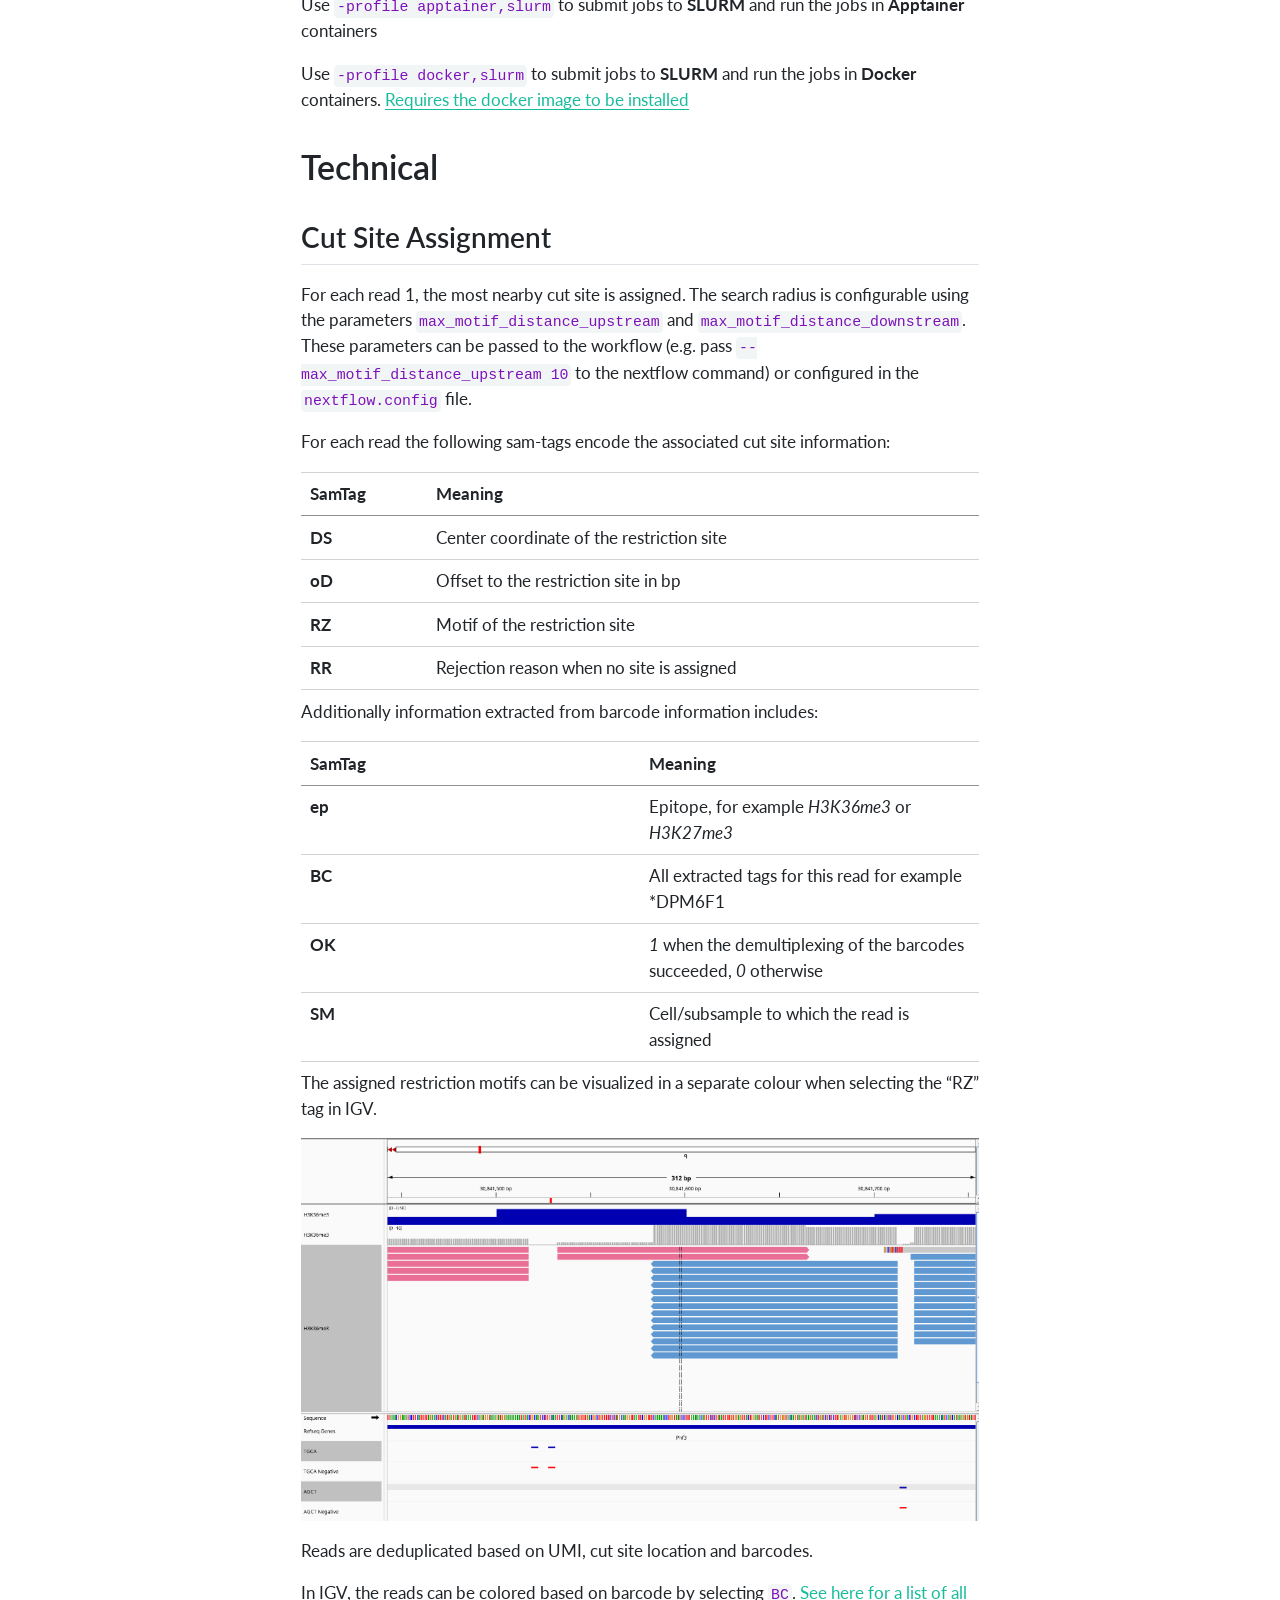
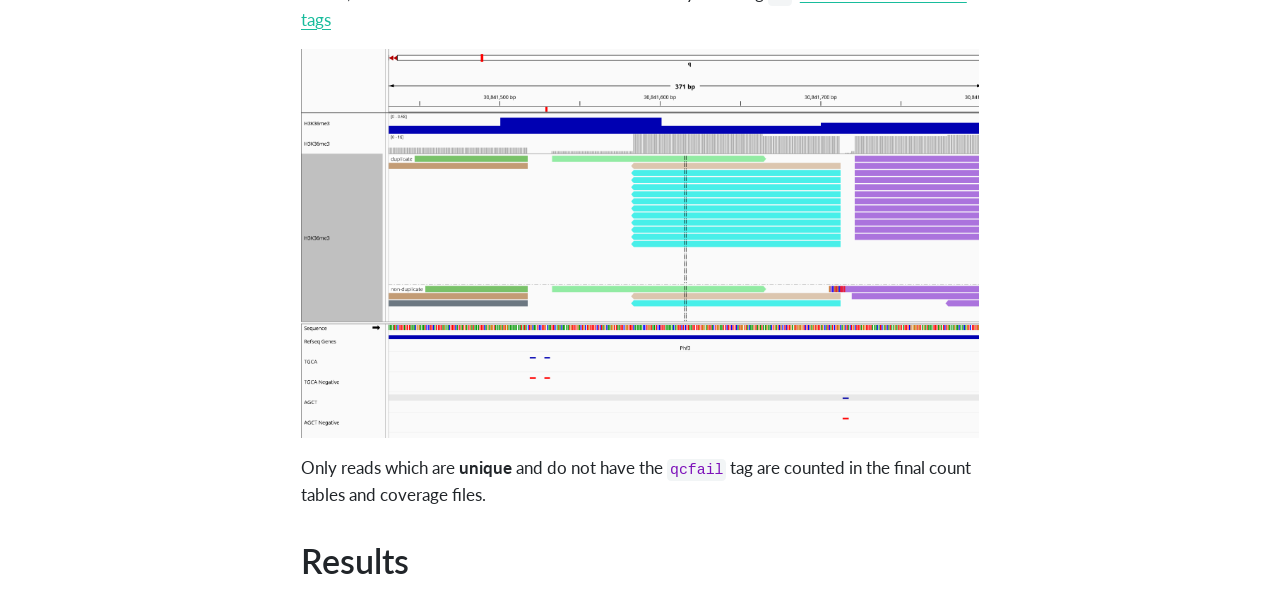
==== commit 29b67476: "fix" ====
--- a/docs/index.html
+++ b/docs/index.html
@@ -1,2487 +1,8 @@
-<!DOCTYPE html>
-<html xmlns="http://www.w3.org/1999/xhtml" lang="en" xml:lang="en"><head>
-
-<meta charset="utf-8">
-<meta name="generator" content="quarto-1.9.38">
-
-<meta name="viewport" content="width=device-width, initial-scale=1.0, user-scalable=yes">
-
-
-<title>index</title>
-<style>
-/* Default styles provided by pandoc.
-** See https://pandoc.org/MANUAL.html#variables-for-html for config info.
-*/
-code{white-space: pre-wrap;}
-span.smallcaps{font-variant: small-caps;}
-div.columns{display: flex; gap: min(4vw, 1.5em);}
-div.column{flex: auto; overflow-x: auto;}
-div.hanging-indent{margin-left: 1.5em; text-indent: -1.5em;}
-ul.task-list{list-style: none;}
-ul.task-list li input[type="checkbox"] {
-  width: 0.8em;
-  margin: 0 0.8em 0.2em -1em; /* quarto-specific, see https://github.com/quarto-dev/quarto-cli/issues/4556 */ 
-  vertical-align: middle;
-}
-/* CSS for syntax highlighting */
-html { -webkit-text-size-adjust: 100%; }
-pre > code.sourceCode { white-space: pre; position: relative; }
-pre > code.sourceCode > span { display: inline-block; line-height: 1.25; }
-pre > code.sourceCode > span:empty { height: 1.2em; }
-.sourceCode { overflow: visible; }
-code.sourceCode > span { color: inherit; text-decoration: inherit; }
-div.sourceCode { margin: 1em 0; }
-pre.sourceCode { margin: 0; }
-@media screen {
-div.sourceCode { overflow: auto; }
-}
-@media print {
-pre > code.sourceCode { white-space: pre-wrap; }
-pre > code.sourceCode > span { text-indent: -5em; padding-left: 5em; }
-}
-pre.numberSource code
-  { counter-reset: source-line 0; }
-pre.numberSource code > span
-  { position: relative; left: -4em; counter-increment: source-line; }
-pre.numberSource code > span > a:first-child::before
-  { content: counter(source-line);
-    position: relative; left: -1em; text-align: right; vertical-align: baseline;
-    border: none; display: inline-block;
-    -webkit-touch-callout: none; -webkit-user-select: none;
-    -khtml-user-select: none; -moz-user-select: none;
-    -ms-user-select: none; user-select: none;
-    padding: 0 4px; width: 4em;
-  }
-pre.numberSource { margin-left: 3em;  padding-left: 4px; }
-div.sourceCode
-  {   }
-@media screen {
-pre > code.sourceCode > span > a:first-child::before { text-decoration: underline; }
-}
-</style>
-
-
-<script src="site_libs/quarto-nav/quarto-nav.js"></script>
-<script src="site_libs/quarto-nav/headroom.min.js"></script>
-<script src="site_libs/clipboard/clipboard.min.js"></script>
-<script src="site_libs/quarto-search/autocomplete.umd.js"></script>
-<script src="site_libs/quarto-search/fuse.min.js"></script>
-<script src="site_libs/quarto-search/quarto-search.js"></script>
-<meta name="quarto:offset" content="./">
-<script src="site_libs/quarto-html/quarto.js" type="module"></script>
-<script src="site_libs/quarto-html/tabsets/tabsets.js" type="module"></script>
-<script src="site_libs/quarto-html/popper.min.js"></script>
-<script src="site_libs/quarto-html/tippy.umd.min.js"></script>
-<script src="site_libs/quarto-html/anchor.min.js"></script>
-<link href="site_libs/quarto-html/tippy.css" rel="stylesheet">
-<link href="site_libs/quarto-html/quarto-syntax-highlighting-2ed7f7ae727038b1aa95f4c24ad3a3a6.css" rel="stylesheet" class="quarto-color-scheme" id="quarto-text-highlighting-styles">
-<link href="site_libs/quarto-html/quarto-syntax-highlighting-dark-a8dce9b896cea3c71b48d10bf222d40f.css" rel="stylesheet" class="quarto-color-scheme quarto-color-alternate" id="quarto-text-highlighting-styles">
-<link href="site_libs/quarto-html/quarto-syntax-highlighting-2ed7f7ae727038b1aa95f4c24ad3a3a6.css" rel="stylesheet" class="quarto-color-scheme-extra" id="quarto-text-highlighting-styles">
-<script src="site_libs/bootstrap/bootstrap.min.js"></script>
-<link href="site_libs/bootstrap/bootstrap-icons.css" rel="stylesheet">
-<link href="site_libs/bootstrap/bootstrap-d7d307c413fb65b9bc198478a8ed2e51.min.css" rel="stylesheet" append-hash="true" class="quarto-color-scheme" id="quarto-bootstrap" data-mode="light">
-<link href="site_libs/bootstrap/bootstrap-dark-c5d875d2f55a2044a411e298da852c41.min.css" rel="stylesheet" append-hash="true" class="quarto-color-scheme quarto-color-alternate" id="quarto-bootstrap" data-mode="dark">
-<link href="site_libs/bootstrap/bootstrap-d7d307c413fb65b9bc198478a8ed2e51.min.css" rel="stylesheet" append-hash="true" class="quarto-color-scheme-extra" id="quarto-bootstrap" data-mode="light">
-<script id="quarto-search-options" type="application/json">{
-  "location": "navbar",
-  "copy-button": false,
-  "collapse-after": 3,
-  "panel-placement": "end",
-  "type": "overlay",
-  "limit": 50,
-  "keyboard-shortcut": [
-    "f",
-    "/",
-    "s"
-  ],
-  "show-item-context": false,
-  "language": {
-    "search-no-results-text": "No results",
-    "search-matching-documents-text": "matching documents",
-    "search-copy-link-title": "Copy link to search",
-    "search-hide-matches-text": "Hide additional matches",
-    "search-more-match-text": "more match in this document",
-    "search-more-matches-text": "more matches in this document",
-    "search-clear-button-title": "Clear",
-    "search-text-placeholder": "",
-    "search-detached-cancel-button-title": "Cancel",
-    "search-submit-button-title": "Submit",
-    "search-label": "Search"
-  }
-}</script>
-
-
-<link rel="stylesheet" href="assets/css/styles.css">
-</head>
-
-<body class="floating nav-fixed quarto-light"><script id="quarto-html-before-body" type="application/javascript">
-    const toggleBodyColorMode = (bsSheetEl) => {
-      const mode = bsSheetEl.getAttribute("data-mode");
-      const bodyEl = window.document.querySelector("body");
-      if (mode === "dark") {
-        bodyEl.classList.add("quarto-dark");
-        bodyEl.classList.remove("quarto-light");
-      } else {
-        bodyEl.classList.add("quarto-light");
-        bodyEl.classList.remove("quarto-dark");
-      }
-    }
-    const toggleBodyColorPrimary = () => {
-      const bsSheetEl = window.document.querySelector("link#quarto-bootstrap:not([rel=disabled-stylesheet])");
-      if (bsSheetEl) {
-        toggleBodyColorMode(bsSheetEl);
-      }
-    }
-    const setColorSchemeToggle = (alternate) => {
-      const toggles = window.document.querySelectorAll('.quarto-color-scheme-toggle');
-      for (let i=0; i < toggles.length; i++) {
-        const toggle = toggles[i];
-        if (toggle) {
-          if (alternate) {
-            toggle.classList.add("alternate");
-          } else {
-            toggle.classList.remove("alternate");
-          }
-        }
-      }
-    };
-    const toggleColorMode = (alternate) => {
-      // Switch the stylesheets
-      const primaryStylesheets = window.document.querySelectorAll('link.quarto-color-scheme:not(.quarto-color-alternate)');
-      const alternateStylesheets = window.document.querySelectorAll('link.quarto-color-scheme.quarto-color-alternate');
-      manageTransitions('#quarto-margin-sidebar .nav-link', false);
-      if (alternate) {
-        // note: dark is layered on light, we don't disable primary!
-        enableStylesheet(alternateStylesheets);
-        for (const sheetNode of alternateStylesheets) {
-          if (sheetNode.id === "quarto-bootstrap") {
-            toggleBodyColorMode(sheetNode);
-          }
-        }
-      } else {
-        disableStylesheet(alternateStylesheets);
-        enableStylesheet(primaryStylesheets)
-        toggleBodyColorPrimary();
-      }
-      manageTransitions('#quarto-margin-sidebar .nav-link', true);
-      // Switch the toggles
-      setColorSchemeToggle(alternate)
-      // Hack to workaround the fact that safari doesn't
-      // properly recolor the scrollbar when toggling (#1455)
-      if (navigator.userAgent.indexOf('Safari') > 0 && navigator.userAgent.indexOf('Chrome') == -1) {
-        manageTransitions("body", false);
-        window.scrollTo(0, 1);
-        setTimeout(() => {
-          window.scrollTo(0, 0);
-          manageTransitions("body", true);
-        }, 40);
-      }
-    }
-    const disableStylesheet = (stylesheets) => {
-      for (let i=0; i < stylesheets.length; i++) {
-        const stylesheet = stylesheets[i];
-        stylesheet.rel = 'disabled-stylesheet';
-      }
-    }
-    const enableStylesheet = (stylesheets) => {
-      for (let i=0; i < stylesheets.length; i++) {
-        const stylesheet = stylesheets[i];
-        if(stylesheet.rel !== 'stylesheet') { // for Chrome, which will still FOUC without this check
-          stylesheet.rel = 'stylesheet';
-        }
-      }
-    }
-    const manageTransitions = (selector, allowTransitions) => {
-      const els = window.document.querySelectorAll(selector);
-      for (let i=0; i < els.length; i++) {
-        const el = els[i];
-        if (allowTransitions) {
-          el.classList.remove('notransition');
-        } else {
-          el.classList.add('notransition');
-        }
-      }
-    }
-    const isFileUrl = () => {
-      return window.location.protocol === 'file:';
-    }
-    const hasAlternateSentinel = () => {
-      let styleSentinel = getColorSchemeSentinel();
-      if (styleSentinel !== null) {
-        return styleSentinel === "alternate";
-      } else {
-        return false;
-      }
-    }
-    const setStyleSentinel = (alternate) => {
-      const value = alternate ? "alternate" : "default";
-      if (!isFileUrl()) {
-        window.localStorage.setItem("quarto-color-scheme", value);
-      } else {
-        localAlternateSentinel = value;
-      }
-    }
-    const getColorSchemeSentinel = () => {
-      if (!isFileUrl()) {
-        const storageValue = window.localStorage.getItem("quarto-color-scheme");
-        return storageValue != null ? storageValue : localAlternateSentinel;
-      } else {
-        return localAlternateSentinel;
-      }
-    }
-    const toggleGiscusIfUsed = (isAlternate, darkModeDefault) => {
-      const baseTheme = document.querySelector('#giscus-base-theme')?.value ?? 'light';
-      const alternateTheme = document.querySelector('#giscus-alt-theme')?.value ?? 'dark';
-      let newTheme = '';
-      if(authorPrefersDark) {
-        newTheme = isAlternate ? baseTheme : alternateTheme;
-      } else {
-        newTheme = isAlternate ? alternateTheme : baseTheme;
-      }
-      const changeGiscusTheme = () => {
-        // From: https://github.com/giscus/giscus/issues/336
-        const sendMessage = (message) => {
-          const iframe = document.querySelector('iframe.giscus-frame');
-          if (!iframe) return;
-          iframe.contentWindow.postMessage({ giscus: message }, 'https://giscus.app');
-        }
-        sendMessage({
-          setConfig: {
-            theme: newTheme
-          }
-        });
-      }
-      const isGiscussLoaded = window.document.querySelector('iframe.giscus-frame') !== null;
-      if (isGiscussLoaded) {
-        changeGiscusTheme();
-      }
-    };
-    const authorPrefersDark = false;
-    const darkModeDefault = authorPrefersDark;
-      document.querySelector('link#quarto-text-highlighting-styles.quarto-color-scheme-extra').rel = 'disabled-stylesheet';
-      document.querySelector('link#quarto-bootstrap.quarto-color-scheme-extra').rel = 'disabled-stylesheet';
-    let localAlternateSentinel = darkModeDefault ? 'alternate' : 'default';
-    // Dark / light mode switch
-    window.quartoToggleColorScheme = () => {
-      // Read the current dark / light value
-      let toAlternate = !hasAlternateSentinel();
-      toggleColorMode(toAlternate);
-      setStyleSentinel(toAlternate);
-      toggleGiscusIfUsed(toAlternate, darkModeDefault);
-      window.dispatchEvent(new Event('resize'));
-    };
-    // Switch to dark mode if need be
-    if (hasAlternateSentinel()) {
-      toggleColorMode(true);
-    } else {
-      toggleColorMode(false);
-    }
-  </script>
-
-<div id="quarto-search-results"></div>
-  <header id="quarto-header" class="headroom fixed-top">
-    <nav class="navbar navbar-expand-lg " data-bs-theme="dark">
-      <div class="navbar-container container-fluid">
-      <div class="navbar-brand-container mx-auto">
-    <a href="./index.html" class="navbar-brand navbar-brand-logo">
-    <img src="./assets/images/sCellgen_logo.svg" alt="" class="navbar-logo light-content">
-    <img src="./assets/images/sCellgen_logo.svg" alt="" class="navbar-logo dark-content">
-    </a>
-  </div>
-            <div id="quarto-search" class="" title="Search"></div>
-          <button class="navbar-toggler" type="button" data-bs-toggle="collapse" data-bs-target="#navbarCollapse" aria-controls="navbarCollapse" role="menu" aria-expanded="false" aria-label="Toggle navigation" onclick="if (window.quartoToggleHeadroom) { window.quartoToggleHeadroom(); }">
-  <span class="navbar-toggler-icon"></span>
-</button>
-          <div class="collapse navbar-collapse" id="navbarCollapse">
-            <ul class="navbar-nav navbar-nav-scroll me-auto">
-  <li class="nav-item">
-    <a class="nav-link" href="./documentation/workflow.html"> 
-<span class="menu-text">Workflow</span></a>
-  </li>  
-  <li class="nav-item">
-    <a class="nav-link" href="./documentation/modules.html"> 
-<span class="menu-text">Module Documentation</span></a>
-  </li>  
-</ul>
-          </div> <!-- /navcollapse -->
-            <div class="quarto-navbar-tools">
-  <a href="" class="quarto-color-scheme-toggle quarto-navigation-tool  px-1" onclick="window.quartoToggleColorScheme(); return false;" title="Toggle dark mode"><i class="bi"></i></a>
-</div>
-      </div> <!-- /container-fluid -->
-    </nav>
-</header>
-<!-- content -->
-<div id="quarto-content" class="quarto-container page-columns page-rows-contents page-layout-article page-navbar">
-<!-- sidebar -->
-  <nav id="quarto-sidebar" class="sidebar collapse collapse-horizontal quarto-sidebar-collapse-item sidebar-navigation floating overflow-auto">
-    <nav id="TOC" role="doc-toc" class="toc-active">
-    <h2 id="toc-title">On this page</h2>
-   
-  <ul>
-  <li><a href="#workflow-diagram" id="toc-workflow-diagram" class="nav-link active" data-scroll-target="#workflow-diagram">Workflow Diagram</a></li>
-  <li><a href="#workflow-overview" id="toc-workflow-overview" class="nav-link" data-scroll-target="#workflow-overview">Workflow Overview</a></li>
-  <li><a href="#installation" id="toc-installation" class="nav-link" data-scroll-target="#installation">Installation</a>
-  <ul class="collapse">
-  <li><a href="#prerequisites" id="toc-prerequisites" class="nav-link" data-scroll-target="#prerequisites">Prerequisites</a>
-  <ul class="collapse">
-  <li><a href="#nextflow-installation" id="toc-nextflow-installation" class="nav-link" data-scroll-target="#nextflow-installation">Nextflow Installation</a></li>
-  <li><a href="#containers" id="toc-containers" class="nav-link" data-scroll-target="#containers">Containers</a></li>
-  <li><a href="#scellgenpy-sample-sheet-only-installation" id="toc-scellgenpy-sample-sheet-only-installation" class="nav-link" data-scroll-target="#scellgenpy-sample-sheet-only-installation">Scellgenpy (sample sheet only) installation</a></li>
-  </ul></li>
-  <li><a href="#download-the-workflow" id="toc-download-the-workflow" class="nav-link" data-scroll-target="#download-the-workflow">Download the workflow</a></li>
-  <li><a href="#prepare-references" id="toc-prepare-references" class="nav-link" data-scroll-target="#prepare-references">Prepare references</a></li>
-  </ul></li>
-  <li><a href="#workflow-test-run" id="toc-workflow-test-run" class="nav-link" data-scroll-target="#workflow-test-run">Workflow test run</a>
-  <ul class="collapse">
-  <li><a href="#using-scellgen_generate_mabid_workflow_config-without-docker" id="toc-using-scellgen_generate_mabid_workflow_config-without-docker" class="nav-link" data-scroll-target="#using-scellgen_generate_mabid_workflow_config-without-docker">Using scellgen_generate_mabid_workflow_config without docker</a></li>
-  <li><a href="#using-docker" id="toc-using-docker" class="nav-link" data-scroll-target="#using-docker">Using docker</a></li>
-  <li><a href="#full-workflow-run-including-cdna" id="toc-full-workflow-run-including-cdna" class="nav-link" data-scroll-target="#full-workflow-run-including-cdna">Full workflow run including cDNA</a></li>
-  </ul></li>
-  <li><a href="#workflow-configuration" id="toc-workflow-configuration" class="nav-link" data-scroll-target="#workflow-configuration">Workflow configuration</a>
-  <ul class="collapse">
-  <li><a href="#configuration-files" id="toc-configuration-files" class="nav-link" data-scroll-target="#configuration-files">Configuration files</a>
-  <ul class="collapse">
-  <li><a href="#reference-genome" id="toc-reference-genome" class="nav-link" data-scroll-target="#reference-genome">Reference Genome</a></li>
-  </ul></li>
-  <li><a href="#sample-configuration" id="toc-sample-configuration" class="nav-link" data-scroll-target="#sample-configuration">Sample configuration</a>
-  <ul class="collapse">
-  <li><a href="#input-directory-structure" id="toc-input-directory-structure" class="nav-link" data-scroll-target="#input-directory-structure">Input Directory Structure</a></li>
-  <li><a href="#gdna-library" id="toc-gdna-library" class="nav-link" data-scroll-target="#gdna-library">gDNA Library</a></li>
-  <li><a href="#gdna-library-with-negative-control-bulk-only" id="toc-gdna-library-with-negative-control-bulk-only" class="nav-link" data-scroll-target="#gdna-library-with-negative-control-bulk-only">gDNA Library with Negative Control (Bulk only)</a></li>
-  <li><a href="#gdna-cdna-library" id="toc-gdna-cdna-library" class="nav-link" data-scroll-target="#gdna-cdna-library">gDNA + cDNA Library:</a></li>
-  </ul></li>
-  <li><a href="#excel-sheet-configuration" id="toc-excel-sheet-configuration" class="nav-link" data-scroll-target="#excel-sheet-configuration">Excel Sheet Configuration</a>
-  <ul class="collapse">
-  <li><a href="#summary" id="toc-summary" class="nav-link" data-scroll-target="#summary">Summary</a></li>
-  <li><a href="#adapter-configuration-sheet" id="toc-adapter-configuration-sheet" class="nav-link" data-scroll-target="#adapter-configuration-sheet">Adapter Configuration Sheet</a></li>
-  <li><a href="#tags" id="toc-tags" class="nav-link" data-scroll-target="#tags">Tags</a></li>
-  <li><a href="#dpm-to-target" id="toc-dpm-to-target" class="nav-link" data-scroll-target="#dpm-to-target">DPM to Target</a></li>
-  </ul></li>
-  <li><a href="#excel-single-cell-configuration" id="toc-excel-single-cell-configuration" class="nav-link" data-scroll-target="#excel-single-cell-configuration">Excel Single Cell Configuration</a>
-  <ul class="collapse">
-  <li><a href="#well" id="toc-well" class="nav-link" data-scroll-target="#well">Well</a></li>
-  <li><a href="#well-to-target" id="toc-well-to-target" class="nav-link" data-scroll-target="#well-to-target">Well to Target</a></li>
-  <li><a href="#well-to-sample" id="toc-well-to-sample" class="nav-link" data-scroll-target="#well-to-sample">Well to Sample</a></li>
-  </ul></li>
-  <li><a href="#write-sample-sheet-and-adapter-configuration-files" id="toc-write-sample-sheet-and-adapter-configuration-files" class="nav-link" data-scroll-target="#write-sample-sheet-and-adapter-configuration-files">Write sample sheet and adapter configuration files</a></li>
-  </ul></li>
-  <li><a href="#execution" id="toc-execution" class="nav-link" data-scroll-target="#execution">Execution</a>
-  <ul class="collapse">
-  <li><a href="#profiles" id="toc-profiles" class="nav-link" data-scroll-target="#profiles">Profiles</a></li>
-  </ul></li>
-  <li><a href="#technical" id="toc-technical" class="nav-link" data-scroll-target="#technical">Technical</a>
-  <ul class="collapse">
-  <li><a href="#cut-site-assignment" id="toc-cut-site-assignment" class="nav-link" data-scroll-target="#cut-site-assignment">Cut Site Assignment</a></li>
-  </ul></li>
-  <li><a href="#results" id="toc-results" class="nav-link" data-scroll-target="#results">Results</a>
-  <ul class="collapse">
-  <li><a href="#example-output-tree" id="toc-example-output-tree" class="nav-link" data-scroll-target="#example-output-tree">Example Output Tree</a></li>
-  <li><a href="#output-data" id="toc-output-data" class="nav-link" data-scroll-target="#output-data">Output Data</a>
-  <ul class="collapse">
-  <li><a href="#tagged-bam-files" id="toc-tagged-bam-files" class="nav-link" data-scroll-target="#tagged-bam-files">Tagged BAM files</a></li>
-  <li><a href="#count-tables" id="toc-count-tables" class="nav-link" data-scroll-target="#count-tables">Count Tables</a></li>
-  <li><a href="#normalized-counts" id="toc-normalized-counts" class="nav-link" data-scroll-target="#normalized-counts">Normalized Counts</a></li>
-  <li><a href="#statistics" id="toc-statistics" class="nav-link" data-scroll-target="#statistics">Statistics</a></li>
-  <li><a href="#bigwig-tracks" id="toc-bigwig-tracks" class="nav-link" data-scroll-target="#bigwig-tracks">BigWig tracks</a></li>
-  <li><a href="#multiqc" id="toc-multiqc" class="nav-link" data-scroll-target="#multiqc">MultiQC</a></li>
-  <li><a href="#pipeline-information" id="toc-pipeline-information" class="nav-link" data-scroll-target="#pipeline-information">Pipeline information</a></li>
-  </ul></li>
-  </ul></li>
-  <li><a href="#module-documentation" id="toc-module-documentation" class="nav-link" data-scroll-target="#module-documentation">Module Documentation</a>
-  <ul class="collapse">
-  <li><a href="#dpm_fasta_generator" id="toc-dpm_fasta_generator" class="nav-link" data-scroll-target="#dpm_fasta_generator">DPM_FASTA_GENERATOR</a>
-  <ul class="collapse">
-  <li><a href="#inputs" id="toc-inputs" class="nav-link" data-scroll-target="#inputs">Inputs</a></li>
-  <li><a href="#parameters" id="toc-parameters" class="nav-link" data-scroll-target="#parameters">Parameters</a></li>
-  <li><a href="#outputs" id="toc-outputs" class="nav-link" data-scroll-target="#outputs">Outputs</a></li>
-  </ul></li>
-  <li><a href="#seqkit_split2" id="toc-seqkit_split2" class="nav-link" data-scroll-target="#seqkit_split2">SEQKIT_SPLIT2</a>
-  <ul class="collapse">
-  <li><a href="#inputs-1" id="toc-inputs-1" class="nav-link" data-scroll-target="#inputs-1">Inputs</a></li>
-  <li><a href="#parameters-1" id="toc-parameters-1" class="nav-link" data-scroll-target="#parameters-1">Parameters</a></li>
-  <li><a href="#outputs-1" id="toc-outputs-1" class="nav-link" data-scroll-target="#outputs-1">Outputs</a></li>
-  </ul></li>
-  <li><a href="#sprite_barcode" id="toc-sprite_barcode" class="nav-link" data-scroll-target="#sprite_barcode">SPRITE_BARCODE</a>
-  <ul class="collapse">
-  <li><a href="#inputs-2" id="toc-inputs-2" class="nav-link" data-scroll-target="#inputs-2">Inputs</a></li>
-  <li><a href="#parameters-2" id="toc-parameters-2" class="nav-link" data-scroll-target="#parameters-2">Parameters</a></li>
-  <li><a href="#outputs-2" id="toc-outputs-2" class="nav-link" data-scroll-target="#outputs-2">Outputs</a></li>
-  </ul></li>
-  <li><a href="#read_recoder" id="toc-read_recoder" class="nav-link" data-scroll-target="#read_recoder">READ_RECODER</a>
-  <ul class="collapse">
-  <li><a href="#inputs-3" id="toc-inputs-3" class="nav-link" data-scroll-target="#inputs-3">Inputs</a></li>
-  <li><a href="#parameters-3" id="toc-parameters-3" class="nav-link" data-scroll-target="#parameters-3">Parameters</a></li>
-  <li><a href="#outputs-3" id="toc-outputs-3" class="nav-link" data-scroll-target="#outputs-3">Outputs</a></li>
-  </ul></li>
-  <li><a href="#cutadapt_with_fasta" id="toc-cutadapt_with_fasta" class="nav-link" data-scroll-target="#cutadapt_with_fasta">CUTADAPT_WITH_FASTA</a>
-  <ul class="collapse">
-  <li><a href="#inputs-4" id="toc-inputs-4" class="nav-link" data-scroll-target="#inputs-4">Inputs</a></li>
-  <li><a href="#parameters-4" id="toc-parameters-4" class="nav-link" data-scroll-target="#parameters-4">Parameters</a></li>
-  <li><a href="#outputs-4" id="toc-outputs-4" class="nav-link" data-scroll-target="#outputs-4">Outputs</a></li>
-  </ul></li>
-  <li><a href="#prepare_genome" id="toc-prepare_genome" class="nav-link" data-scroll-target="#prepare_genome">PREPARE_GENOME</a>
-  <ul class="collapse">
-  <li><a href="#inputs-5" id="toc-inputs-5" class="nav-link" data-scroll-target="#inputs-5">Inputs</a></li>
-  <li><a href="#parameters-5" id="toc-parameters-5" class="nav-link" data-scroll-target="#parameters-5">Parameters:</a></li>
-  <li><a href="#outputs-5" id="toc-outputs-5" class="nav-link" data-scroll-target="#outputs-5">Outputs</a></li>
-  </ul></li>
-  <li><a href="#minimap2_align" id="toc-minimap2_align" class="nav-link" data-scroll-target="#minimap2_align">MINIMAP2_ALIGN</a>
-  <ul class="collapse">
-  <li><a href="#inputs-6" id="toc-inputs-6" class="nav-link" data-scroll-target="#inputs-6">Inputs</a></li>
-  <li><a href="#parameters-6" id="toc-parameters-6" class="nav-link" data-scroll-target="#parameters-6">Parameters</a></li>
-  <li><a href="#outputs-6" id="toc-outputs-6" class="nav-link" data-scroll-target="#outputs-6">Outputs</a></li>
-  </ul></li>
-  <li><a href="#star_align_gdna" id="toc-star_align_gdna" class="nav-link" data-scroll-target="#star_align_gdna">STAR_ALIGN_gDNA</a>
-  <ul class="collapse">
-  <li><a href="#inputs-7" id="toc-inputs-7" class="nav-link" data-scroll-target="#inputs-7">Inputs</a></li>
-  <li><a href="#parameters-7" id="toc-parameters-7" class="nav-link" data-scroll-target="#parameters-7">Parameters</a></li>
-  <li><a href="#outputs-7" id="toc-outputs-7" class="nav-link" data-scroll-target="#outputs-7">Outputs</a></li>
-  <li><a href="#sam-tags" id="toc-sam-tags" class="nav-link" data-scroll-target="#sam-tags">SAM Tags</a></li>
-  </ul></li>
-  <li><a href="#star_align_cdna" id="toc-star_align_cdna" class="nav-link" data-scroll-target="#star_align_cdna">STAR_ALIGN_cDNA</a>
-  <ul class="collapse">
-  <li><a href="#inputs-8" id="toc-inputs-8" class="nav-link" data-scroll-target="#inputs-8">Inputs</a></li>
-  <li><a href="#parameters-8" id="toc-parameters-8" class="nav-link" data-scroll-target="#parameters-8">Parameters</a></li>
-  <li><a href="#outputs-8" id="toc-outputs-8" class="nav-link" data-scroll-target="#outputs-8">Outputs</a></li>
-  <li><a href="#sam-tags-1" id="toc-sam-tags-1" class="nav-link" data-scroll-target="#sam-tags-1">SAM Tags</a></li>
-  </ul></li>
-  <li><a href="#bam_set_tags_from_query" id="toc-bam_set_tags_from_query" class="nav-link" data-scroll-target="#bam_set_tags_from_query">BAM_SET_TAGS_FROM_QUERY</a>
-  <ul class="collapse">
-  <li><a href="#inputs-9" id="toc-inputs-9" class="nav-link" data-scroll-target="#inputs-9">Inputs</a></li>
-  <li><a href="#parameters-9" id="toc-parameters-9" class="nav-link" data-scroll-target="#parameters-9">Parameters</a></li>
-  <li><a href="#outputs-9" id="toc-outputs-9" class="nav-link" data-scroll-target="#outputs-9">Outputs</a></li>
-  </ul></li>
-  <li><a href="#samtools_merge_gdna" id="toc-samtools_merge_gdna" class="nav-link" data-scroll-target="#samtools_merge_gdna">SAMTOOLS_MERGE_gDNA</a>
-  <ul class="collapse">
-  <li><a href="#inputs-10" id="toc-inputs-10" class="nav-link" data-scroll-target="#inputs-10">Inputs:</a></li>
-  <li><a href="#parameters-10" id="toc-parameters-10" class="nav-link" data-scroll-target="#parameters-10">Parameters</a></li>
-  <li><a href="#outputs-10" id="toc-outputs-10" class="nav-link" data-scroll-target="#outputs-10">Outputs</a></li>
-  </ul></li>
-  <li><a href="#samtools_merge_cdna" id="toc-samtools_merge_cdna" class="nav-link" data-scroll-target="#samtools_merge_cdna">SAMTOOLS_MERGE_cDNA</a>
-  <ul class="collapse">
-  <li><a href="#inputs-11" id="toc-inputs-11" class="nav-link" data-scroll-target="#inputs-11">Inputs</a></li>
-  <li><a href="#outputs-11" id="toc-outputs-11" class="nav-link" data-scroll-target="#outputs-11">Outputs</a></li>
-  </ul></li>
-  <li><a href="#tag_gdna" id="toc-tag_gdna" class="nav-link" data-scroll-target="#tag_gdna">TAG_gDNA</a>
-  <ul class="collapse">
-  <li><a href="#inputs-12" id="toc-inputs-12" class="nav-link" data-scroll-target="#inputs-12">Inputs</a></li>
-  <li><a href="#parameters-11" id="toc-parameters-11" class="nav-link" data-scroll-target="#parameters-11">Parameters</a></li>
-  <li><a href="#outputs-12" id="toc-outputs-12" class="nav-link" data-scroll-target="#outputs-12">Outputs</a></li>
-  </ul></li>
-  <li><a href="#tag_cdna" id="toc-tag_cdna" class="nav-link" data-scroll-target="#tag_cdna">TAG_cDNA</a>
-  <ul class="collapse">
-  <li><a href="#inputs-13" id="toc-inputs-13" class="nav-link" data-scroll-target="#inputs-13">Inputs</a></li>
-  <li><a href="#parameters-12" id="toc-parameters-12" class="nav-link" data-scroll-target="#parameters-12">Parameters</a></li>
-  <li><a href="#outputs-13" id="toc-outputs-13" class="nav-link" data-scroll-target="#outputs-13">Outputs</a></li>
-  </ul></li>
-  <li><a href="#gdna_to_loom" id="toc-gdna_to_loom" class="nav-link" data-scroll-target="#gdna_to_loom">GDNA_TO_LOOM</a>
-  <ul class="collapse">
-  <li><a href="#inputs-14" id="toc-inputs-14" class="nav-link" data-scroll-target="#inputs-14">Inputs</a></li>
-  <li><a href="#parameters-13" id="toc-parameters-13" class="nav-link" data-scroll-target="#parameters-13">Parameters</a></li>
-  <li><a href="#outputs-14" id="toc-outputs-14" class="nav-link" data-scroll-target="#outputs-14">Outputs</a></li>
-  </ul></li>
-  <li><a href="#cdna_to_loom" id="toc-cdna_to_loom" class="nav-link" data-scroll-target="#cdna_to_loom">CDNA_TO_LOOM</a>
-  <ul class="collapse">
-  <li><a href="#inputs-15" id="toc-inputs-15" class="nav-link" data-scroll-target="#inputs-15">Inputs</a></li>
-  <li><a href="#parameters-14" id="toc-parameters-14" class="nav-link" data-scroll-target="#parameters-14">Parameters</a></li>
-  <li><a href="#outputs-15" id="toc-outputs-15" class="nav-link" data-scroll-target="#outputs-15">Outputs</a></li>
-  </ul></li>
-  <li><a href="#loom_stats" id="toc-loom_stats" class="nav-link" data-scroll-target="#loom_stats">LOOM_STATS</a>
-  <ul class="collapse">
-  <li><a href="#inputs-16" id="toc-inputs-16" class="nav-link" data-scroll-target="#inputs-16">Inputs:</a></li>
-  <li><a href="#parameters-15" id="toc-parameters-15" class="nav-link" data-scroll-target="#parameters-15">Parameters</a></li>
-  <li><a href="#outputs-16" id="toc-outputs-16" class="nav-link" data-scroll-target="#outputs-16">Outputs</a></li>
-  </ul></li>
-  <li><a href="#gdna_normalize" id="toc-gdna_normalize" class="nav-link" data-scroll-target="#gdna_normalize">GDNA_NORMALIZE</a>
-  <ul class="collapse">
-  <li><a href="#inputs-17" id="toc-inputs-17" class="nav-link" data-scroll-target="#inputs-17">Inputs</a></li>
-  <li><a href="#parameters-16" id="toc-parameters-16" class="nav-link" data-scroll-target="#parameters-16">Parameters</a></li>
-  <li><a href="#outputs-17" id="toc-outputs-17" class="nav-link" data-scroll-target="#outputs-17">Outputs</a></li>
-  </ul></li>
-  <li><a href="#merge_yaml" id="toc-merge_yaml" class="nav-link" data-scroll-target="#merge_yaml">MERGE_YAML</a>
-  <ul class="collapse">
-  <li><a href="#inputs-18" id="toc-inputs-18" class="nav-link" data-scroll-target="#inputs-18">Inputs</a></li>
-  <li><a href="#parameters-17" id="toc-parameters-17" class="nav-link" data-scroll-target="#parameters-17">Parameters</a></li>
-  <li><a href="#outputs-18" id="toc-outputs-18" class="nav-link" data-scroll-target="#outputs-18">Outputs</a></li>
-  </ul></li>
-  <li><a href="#deeptools_bamcoverage_gdna" id="toc-deeptools_bamcoverage_gdna" class="nav-link" data-scroll-target="#deeptools_bamcoverage_gdna">DEEPTOOLS_BAMCOVERAGE_gDNA</a>
-  <ul class="collapse">
-  <li><a href="#inputs-19" id="toc-inputs-19" class="nav-link" data-scroll-target="#inputs-19">Inputs</a></li>
-  <li><a href="#parameters-18" id="toc-parameters-18" class="nav-link" data-scroll-target="#parameters-18">Parameters</a></li>
-  <li><a href="#outputs-19" id="toc-outputs-19" class="nav-link" data-scroll-target="#outputs-19">Outputs</a></li>
-  </ul></li>
-  <li><a href="#deeptools_bamcoverage_gdna_nofilter" id="toc-deeptools_bamcoverage_gdna_nofilter" class="nav-link" data-scroll-target="#deeptools_bamcoverage_gdna_nofilter">DEEPTOOLS_BAMCOVERAGE_gDNA_nofilter</a>
-  <ul class="collapse">
-  <li><a href="#inputs-20" id="toc-inputs-20" class="nav-link" data-scroll-target="#inputs-20">Inputs</a></li>
-  <li><a href="#parameters-19" id="toc-parameters-19" class="nav-link" data-scroll-target="#parameters-19">Parameters</a></li>
-  <li><a href="#outputs-20" id="toc-outputs-20" class="nav-link" data-scroll-target="#outputs-20">Outputs</a></li>
-  </ul></li>
-  <li><a href="#multiqc-1" id="toc-multiqc-1" class="nav-link" data-scroll-target="#multiqc-1">MULTIQC</a></li>
-  </ul></li>
-  </ul>
-</nav>
-</nav>
-<div id="quarto-sidebar-glass" class="quarto-sidebar-collapse-item" data-bs-toggle="collapse" data-bs-target=".quarto-sidebar-collapse-item"></div>
-<!-- margin-sidebar -->
-    <div id="quarto-margin-sidebar" class="sidebar margin-sidebar zindex-bottom">
-    </div>
-<!-- main -->
-<main class="content" id="quarto-document-content"><header id="title-block-header" class="quarto-title-block"></header>
-
-
-
-
-
-<section id="workflow-diagram" class="level1">
-<h1>Workflow Diagram</h1>
-<p><img src="./assets/images/workflow_diagram.png" class="img-fluid"></p>
-<ul>
-<li><a href="#workflow-diagram">Workflow Diagram</a></li>
-<li><a href="#glossary">Glossary</a></li>
-<li><a href="#workflow-overview">Workflow Overview</a></li>
-<li><a href="#installation">Installation</a>
-<ul>
-<li><a href="#prerequisites">Prerequisites</a>
-<ul>
-<li><a href="#nextflow-installation">Nextflow Installation</a></li>
-<li><a href="#containers">Containers</a>
-<ul>
-<li><a href="#docker-container-installation">Docker container installation</a></li>
-</ul></li>
-<li><a href="#scellgenpy-sample-sheet-only-installation">Scellgenpy (sample sheet only) installation</a></li>
-</ul></li>
-<li><a href="#download-the-workflow">Download the workflow</a></li>
-<li><a href="#prepare-references">Prepare references</a></li>
-</ul></li>
-<li><a href="#workflow-test-run">Workflow test run</a>
-<ul>
-<li><a href="#using-scellgen_generate_mabid_workflow_config-without-docker">Using scellgen_generate_mabid_workflow_config without docker</a></li>
-<li><a href="#using-docker">Using docker</a></li>
-<li><a href="#full-workflow-run-including-cdna">Full workflow run including cDNA</a></li>
-</ul></li>
-<li><a href="#workflow-configuration">Workflow configuration</a>
-<ul>
-<li><a href="#configuration-files">Configuration files</a>
-<ul>
-<li><a href="#reference-genome">Reference Genome</a></li>
-</ul></li>
-<li><a href="#sample-configuration">Sample configuration</a>
-<ul>
-<li><a href="#input-directory-structure">Input Directory Structure</a></li>
-<li><a href="#gdna-library">gDNA Library</a></li>
-<li><a href="#gdna-library-with-negative-control-bulk-only">gDNA Library with Negative Control (Bulk only)</a></li>
-<li><a href="#gdna-cdna-library">gDNA + cDNA Library:</a></li>
-</ul></li>
-<li><a href="#excel-sheet-configuration">Excel Sheet Configuration</a>
-<ul>
-<li><a href="#summary">Summary</a></li>
-<li><a href="#adapter-configuration-sheet">Adapter Configuration Sheet</a></li>
-<li><a href="#tags">Tags</a></li>
-<li><a href="#dpm-to-target">DPM to Target</a></li>
-</ul></li>
-<li><a href="#excel-single-cell-configuration">Excel Single Cell Configuration</a>
-<ul>
-<li><a href="#well">Well</a></li>
-<li><a href="#well-to-target">Well to Target</a></li>
-<li><a href="#well-to-sample">Well to Sample</a></li>
-</ul></li>
-<li><a href="#write-sample-sheet-and-adapter-configuration-files">Write sample sheet and adapter configuration files</a></li>
-</ul></li>
-<li><a href="#execution">Execution</a>
-<ul>
-<li><a href="#profiles">Profiles</a></li>
-</ul></li>
-<li><a href="#technical">Technical</a>
-<ul>
-<li><a href="#cut-site-assignment">Cut Site Assignment</a></li>
-</ul></li>
-<li><a href="#results">Results</a>
-<ul>
-<li><a href="#example-output-tree">Example Output Tree</a></li>
-<li><a href="#output-data">Output Data</a>
-<ul>
-<li><a href="#tagged-bam-files">Tagged BAM files</a></li>
-<li><a href="#count-tables">Count Tables</a></li>
-<li><a href="#normalized-counts">Normalized Counts</a></li>
-<li><a href="#statistics">Statistics</a></li>
-<li><a href="#bigwig-tracks">BigWig tracks</a></li>
-<li><a href="#multiqc">MultiQC</a></li>
-<li><a href="#pipeline-information">Pipeline information</a></li>
-</ul></li>
-</ul></li>
-<li><a href="#module-documentation">Module Documentation</a>
-<ul>
-<li><a href="#dpm_fasta_generator">DPM_FASTA_GENERATOR</a>
-<ul>
-<li><a href="#inputs">Inputs</a></li>
-<li><a href="#parameters">Parameters</a></li>
-<li><a href="#outputs">Outputs</a></li>
-</ul></li>
-<li><a href="#seqkit_split2">SEQKIT_SPLIT2</a>
-<ul>
-<li><a href="#inputs-2">Inputs</a></li>
-<li><a href="#parameters-2">Parameters</a></li>
-<li><a href="#outputs-2">Outputs</a></li>
-</ul></li>
-<li><a href="#sprite_barcode">SPRITE_BARCODE</a>
-<ul>
-<li><a href="#inputs-3">Inputs</a></li>
-<li><a href="#parameters-3">Parameters</a></li>
-<li><a href="#outputs-3">Outputs</a></li>
-</ul></li>
-<li><a href="#read_recoder">READ_RECODER</a>
-<ul>
-<li><a href="#inputs-4">Inputs</a></li>
-<li><a href="#parameters-4">Parameters</a></li>
-<li><a href="#outputs-4">Outputs</a></li>
-</ul></li>
-<li><a href="#cutadapt_with_fasta">CUTADAPT_WITH_FASTA</a>
-<ul>
-<li><a href="#inputs-5">Inputs</a></li>
-<li><a href="#parameters-5">Parameters</a></li>
-<li><a href="#outputs-5">Outputs</a></li>
-</ul></li>
-<li><a href="#prepare_genome">PREPARE_GENOME</a>
-<ul>
-<li><a href="#inputs-6">Inputs</a></li>
-<li><a href="#parameters-6">Parameters:</a></li>
-<li><a href="#outputs-6">Outputs</a></li>
-</ul></li>
-<li><a href="#minimap2_align">MINIMAP2_ALIGN</a>
-<ul>
-<li><a href="#inputs-7">Inputs</a></li>
-<li><a href="#parameters-7">Parameters</a></li>
-<li><a href="#outputs-7">Outputs</a></li>
-</ul></li>
-<li><a href="#star_align_gdna">STAR_ALIGN_gDNA</a>
-<ul>
-<li><a href="#inputs-8">Inputs</a></li>
-<li><a href="#parameters-8">Parameters</a></li>
-<li><a href="#outputs-8">Outputs</a></li>
-<li><a href="#sam-tags">SAM Tags</a></li>
-</ul></li>
-<li><a href="#star_align_cdna">STAR_ALIGN_cDNA</a>
-<ul>
-<li><a href="#inputs-9">Inputs</a></li>
-<li><a href="#parameters-9">Parameters</a></li>
-<li><a href="#outputs-9">Outputs</a></li>
-<li><a href="#sam-tags-2">SAM Tags</a></li>
-</ul></li>
-<li><a href="#bam_set_tags_from_query">BAM_SET_TAGS_FROM_QUERY</a>
-<ul>
-<li><a href="#inputs-10">Inputs</a></li>
-<li><a href="#parameters-10">Parameters</a></li>
-<li><a href="#outputs-10">Outputs</a></li>
-</ul></li>
-<li><a href="#samtools_merge_gdna">SAMTOOLS_MERGE_gDNA</a>
-<ul>
-<li><a href="#inputs-11">Inputs:</a></li>
-<li><a href="#parameters-11">Parameters</a></li>
-<li><a href="#outputs-11">Outputs</a></li>
-</ul></li>
-<li><a href="#samtools_merge_cdna">SAMTOOLS_MERGE_cDNA</a>
-<ul>
-<li><a href="#inputs-12">Inputs</a></li>
-<li><a href="#outputs-12">Outputs</a></li>
-</ul></li>
-<li><a href="#tag_gdna">TAG_gDNA</a>
-<ul>
-<li><a href="#inputs-13">Inputs</a></li>
-<li><a href="#parameters-12">Parameters</a></li>
-<li><a href="#outputs-13">Outputs</a></li>
-</ul></li>
-<li><a href="#tag_cdna">TAG_cDNA</a>
-<ul>
-<li><a href="#inputs-14">Inputs</a></li>
-<li><a href="#parameters-13">Parameters</a></li>
-<li><a href="#outputs-14">Outputs</a></li>
-</ul></li>
-<li><a href="#gdna_to_loom">GDNA_TO_LOOM</a>
-<ul>
-<li><a href="#inputs-15">Inputs</a></li>
-<li><a href="#parameters-14">Parameters</a></li>
-<li><a href="#outputs-15">Outputs</a></li>
-</ul></li>
-<li><a href="#cdna_to_loom">CDNA_TO_LOOM</a>
-<ul>
-<li><a href="#inputs-16">Inputs</a></li>
-<li><a href="#parameters-15">Parameters</a></li>
-<li><a href="#outputs-16">Outputs</a></li>
-</ul></li>
-<li><a href="#loom_stats">LOOM_STATS</a>
-<ul>
-<li><a href="#inputs-17">Inputs:</a></li>
-<li><a href="#parameters-16">Parameters</a></li>
-<li><a href="#outputs-17">Outputs</a></li>
-</ul></li>
-<li><a href="#gdna_normalize">GDNA_NORMALIZE</a>
-<ul>
-<li><a href="#inputs-18">Inputs</a></li>
-<li><a href="#parameters-17">Parameters</a></li>
-<li><a href="#outputs-18">Outputs</a></li>
-</ul></li>
-<li><a href="#merge_yaml">MERGE_YAML</a>
-<ul>
-<li><a href="#inputs-19">Inputs</a></li>
-<li><a href="#parameters-18">Parameters</a></li>
-<li><a href="#outputs-19">Outputs</a></li>
-</ul></li>
-<li><a href="#deeptools_bamcoverage_gdna">DEEPTOOLS_BAMCOVERAGE_gDNA</a>
-<ul>
-<li><a href="#inputs-20">Inputs</a></li>
-<li><a href="#parameters-19">Parameters</a></li>
-<li><a href="#outputs-20">Outputs</a></li>
-</ul></li>
-<li><a href="#deeptools_bamcoverage_gdna_nofilter">DEEPTOOLS_BAMCOVERAGE_gDNA_nofilter</a>
-<ul>
-<li><a href="#inputs-21">Inputs</a></li>
-<li><a href="#parameters-20">Parameters</a></li>
-<li><a href="#outputs-21">Outputs</a></li>
-</ul></li>
-<li><a href="#multiqc-2">MULTIQC</a> # Glossary</li>
-</ul></li>
-</ul>
-<table class="caption-top table">
-<thead>
-<tr class="header">
-<th>Term</th>
-<th>Meaning</th>
-</tr>
-</thead>
-<tbody>
-<tr class="odd">
-<td><strong>MAbID</strong></td>
-<td>Multiplexing Antibodies by barcode Identification</td>
-</tr>
-<tr class="even">
-<td><strong>DPM</strong></td>
-<td><strong>D</strong>NA <strong>P</strong>hosphate <strong>M</strong>odified adapter</td>
-</tr>
-<tr class="odd">
-<td><strong>RPM</strong></td>
-<td><strong>R</strong>NA <strong>P</strong>hosphate <strong>M</strong>odified adapter</td>
-</tr>
-<tr class="even">
-<td><strong>gDNA</strong></td>
-<td><strong>G</strong>enomic <strong>DNA</strong></td>
-</tr>
-<tr class="odd">
-<td><strong>cDNA</strong></td>
-<td><strong>C</strong>omplementary <strong>DNA</strong> (Readout of the transcriptome)</td>
-</tr>
-<tr class="even">
-<td><strong>Well</strong></td>
-<td>Location in a 96 well plate (e.g.&nbsp;A5)</td>
-</tr>
-</tbody>
-</table>
-</section>
-<section id="workflow-overview" class="level1">
-<h1>Workflow Overview</h1>
-<p>Multiplexing Antibodies by barcode Identification (MAbID) is a method for combinatorial genomic profiling of histone modifications and chromatin-binding proteins. MAbID employs antibody-DNA conjugates to integrate barcodes at the genomic location of the epitope, enabling combined incubation of multiple antibodies to reveal the distributions of many epigenetic markers simultaneously. Apart from detecting epigenetic markers the transcriptome of the same cell is profiled.</p>
-</section>
-<section id="installation" class="level1">
-<h1>Installation</h1>
-<section id="prerequisites" class="level2">
-<h2 class="anchored" data-anchor-id="prerequisites">Prerequisites</h2>
-<p>The workflow requires:</p>
-<p><strong>Nextflow</strong> to execute the workflow</p>
-<p><strong>A container engine</strong> to run the steps in the workflow ( Singularity, Apptainer or Docker )</p>
-<p><strong>Python</strong> To generate the sample sheet, this can optionally be run from a <a href="#using-docker" title="#using-docker">Docker container</a></p>
-<section id="nextflow-installation" class="level3">
-<h3 class="anchored" data-anchor-id="nextflow-installation">Nextflow Installation</h3>
-<ul>
-<li><a href="https://www.nextflow.io/" title="https://www.nextflow.io/">Make sure NextFlow is installed</a></li>
-<li>Make sure Nextflow is available on the PATH</li>
-</ul>
-</section>
-<section id="containers" class="level3">
-<h3 class="anchored" data-anchor-id="containers">Containers</h3>
-<ul>
-<li>All workflow steps (processes) run inside a <strong>Singularity</strong>, <strong>Apptainer</strong> or <strong>Docker</strong> container. Make sure to have one of these container engines available.</li>
-</ul>
-<section id="docker-container-installation" class="level4">
-<h4 class="anchored" data-anchor-id="docker-container-installation">Docker container installation</h4>
-<p>When using <strong>Docker</strong> you need to download and install the Docker container which contains the software for the analysis. <strong>For Singularity and Apptainer this step is not needed!</strong></p>
-<div class="code-copy-outer-scaffold"><div class="sourceCode" id="cb1"><pre class="sourceCode bash code-with-copy"><code class="sourceCode bash"><span id="cb1-1"><a href="#cb1-1" aria-hidden="true" tabindex="-1"></a><span class="ex">curl</span> <span class="at">-O</span>  https://barbansonbiotech.eu/download/scellgen/containers/mabid/scellgen_mabid_v8.tar.gz</span>
-<span id="cb1-2"><a href="#cb1-2" aria-hidden="true" tabindex="-1"></a><span class="ex">docker</span> load <span class="op">&lt;</span> scellgen_mabid_v8.tar.gz</span></code></pre></div><button title="Copy to Clipboard" class="code-copy-button"><i class="bi"></i></button></div>
-<div class="code-copy-outer-scaffold"><div class="sourceCode" id="cb2"><pre class="sourceCode bash code-with-copy"><code class="sourceCode bash"><span id="cb2-1"><a href="#cb2-1" aria-hidden="true" tabindex="-1"></a><span class="ex">curl</span> <span class="at">-O</span>  https://barbansonbiotech.eu/download/scellgen/containers/mabid/scellgen_mabid_v8.tar.gz</span>
-<span id="cb2-2"><a href="#cb2-2" aria-hidden="true" tabindex="-1"></a><span class="ex">docker</span> load <span class="op">&lt;</span> scellgen_mabid_v8.tar.gz</span></code></pre></div><button title="Copy to Clipboard" class="code-copy-button"><i class="bi"></i></button></div>
-</section>
-</section>
-<section id="scellgenpy-sample-sheet-only-installation" class="level3">
-<h3 class="anchored" data-anchor-id="scellgenpy-sample-sheet-only-installation">Scellgenpy (sample sheet only) installation</h3>
-<div class="code-copy-outer-scaffold"><div class="sourceCode" id="cb3"><pre class="sourceCode bash code-with-copy"><code class="sourceCode bash"><span id="cb3-1"><a href="#cb3-1" aria-hidden="true" tabindex="-1"></a><span class="ex">pip</span> install https://barbansonbiotech.eu/download/scellgen/sCellgenPythonSampleSheet.zip</span></code></pre></div><button title="Copy to Clipboard" class="code-copy-button"><i class="bi"></i></button></div>
-<div class="code-copy-outer-scaffold"><div class="sourceCode" id="cb4"><pre class="sourceCode bash code-with-copy"><code class="sourceCode bash"><span id="cb4-1"><a href="#cb4-1" aria-hidden="true" tabindex="-1"></a><span class="ex">pip</span> install https://barbansonbiotech.eu/download/scellgen/sCellgenPythonSampleSheet.zip</span></code></pre></div><button title="Copy to Clipboard" class="code-copy-button"><i class="bi"></i></button></div>
-<p>You can instead of installing sCellGenpy also use Docker.</p>
-</section>
-</section>
-<section id="download-the-workflow" class="level2">
-<h2 class="anchored" data-anchor-id="download-the-workflow">Download the workflow</h2>
-<p>The command below downloads the workflow and enters the workflow folder:</p>
-<div class="code-copy-outer-scaffold"><div class="sourceCode" id="cb5"><pre class="sourceCode bash code-with-copy"><code class="sourceCode bash"><span id="cb5-1"><a href="#cb5-1" aria-hidden="true" tabindex="-1"></a><span class="ex">curl</span> <span class="at">-s</span> https://barbansonbiotech.eu/download/scellgen/workflow/download_workflow.sh  <span class="kw">|</span> <span class="fu">bash</span> <span class="kw">&amp;&amp;</span> <span class="bu">cd</span> scellgenmabidworkflow</span></code></pre></div><button title="Copy to Clipboard" class="code-copy-button"><i class="bi"></i></button></div>
-<div class="code-copy-outer-scaffold"><div class="sourceCode" id="cb6"><pre class="sourceCode bash code-with-copy"><code class="sourceCode bash"><span id="cb6-1"><a href="#cb6-1" aria-hidden="true" tabindex="-1"></a><span class="ex">curl</span> <span class="at">-s</span> https://barbansonbiotech.eu/download/scellgen/workflow/download_workflow.sh  <span class="kw">|</span> <span class="fu">bash</span> <span class="kw">&amp;&amp;</span> <span class="bu">cd</span> scellgenmabidworkflow</span></code></pre></div><button title="Copy to Clipboard" class="code-copy-button"><i class="bi"></i></button></div>
-</section>
-<section id="prepare-references" class="level2">
-<h2 class="anchored" data-anchor-id="prepare-references">Prepare references</h2>
-<p>The workflow requires a reference Fasta file and a gene annotation gtf or gff file.</p>
-<p>The test datasets are mouse based.</p>
-<p>In the workflow folder use this command to pull the latest Mouse reference Fasta and annotations from Ensembl:</p>
-<pre><code>./download_reference.sh mus_musculus</code></pre>
-<pre><code>./download_reference.sh mus_musculus</code></pre>
-<p>You can replace <code>mus_musculus</code> with <code>homo_sapiens</code> to download the latest human assembly.</p>
-<hr>
-<hr>
-</section>
-</section>
-<section id="workflow-test-run" class="level1">
-<h1>Workflow test run</h1>
-<p>Small test-sets are available in the folder <code>test_inputs</code> to verify if the workflow runs correctly.</p>
-<p>Make sure you download <a href="#prepare-references" title="#prepare-references">a mouse reference first</a>, this is required for the tests.</p>
-<p>To run bulk gDNA only test samples (fastest test):</p>
-<p>NOTE: you can run the steps in the pipeline using <strong>Docker</strong> or <strong>Singularity / Apptainer</strong>, <a href="#profiles" title="#profiles">this is configured using the <code>-profile</code> flag</a>.</p>
-<pre><code>nextflow run main.nf -profile singularity,test --outdir testrun_bulk_result</code></pre>
-<pre><code>nextflow run main.nf -profile singularity,test --outdir testrun_bulk_result</code></pre>
-<p><img src="./assets/images/nextflow_test_run.png" class="img-fluid"></p>
-<p>If this test passes the workflow works correctly.</p>
-<p>The only remaining hurdle is to prepare your own samplesheets using <code>scellgen_generate_mabid_workflow_config</code>.</p>
-<p>To test if that works correctly:</p>
-<section id="using-scellgen_generate_mabid_workflow_config-without-docker" class="level2">
-<h2 class="anchored" data-anchor-id="using-scellgen_generate_mabid_workflow_config-without-docker">Using scellgen_generate_mabid_workflow_config without docker</h2>
-<pre><code>scellgen_generate_mabid_workflow_config ./test_inputs/bulk*/*.xlsx --out testrun_bulk_samplesheet.csv
-nextflow run main.nf -c nextflow.config --input testrun_bulk_samplesheet.csv --outdir testrun_bulk_results -ansi-log false -profile singularity \
---fasta references/mus_musculus/115/Mus_musculus.GRCm39.dna_sm.primary_assembly.fa.gz \
---gtf references/mus_musculus/115/Mus_musculus.GRCm39.115.gtf.gz</code></pre>
-<pre><code>scellgen_generate_mabid_workflow_config ./test_inputs/bulk*/*.xlsx --out testrun_bulk_samplesheet.csv
-nextflow run main.nf -c nextflow.config --input testrun_bulk_samplesheet.csv --outdir testrun_bulk_results -ansi-log false -profile singularity \
---fasta references/mus_musculus/115/Mus_musculus.GRCm39.dna_sm.primary_assembly.fa.gz \
---gtf references/mus_musculus/115/Mus_musculus.GRCm39.115.gtf.gz</code></pre>
-</section>
-<section id="using-docker" class="level2">
-<h2 class="anchored" data-anchor-id="using-docker">Using docker</h2>
-<p>The command below runs the script scellgen_generate_mabid_workflow_config from a docker container, this is helpful in cases where no Python environment is available.</p>
-<pre><code>docker run -v "$(pwd)":/work -w /work --rm scellgen_mabid:latest scellgen_generate_mabid_workflow_config test_inputs/bulk*/*.xlsx --out testrun_bulk_samplesheet.csv</code></pre>
-<pre><code>docker run -v "$(pwd)":/work -w /work --rm scellgen_mabid:latest scellgen_generate_mabid_workflow_config test_inputs/bulk*/*.xlsx --out testrun_bulk_samplesheet.csv</code></pre>
-</section>
-<section id="full-workflow-run-including-cdna" class="level2">
-<h2 class="anchored" data-anchor-id="full-workflow-run-including-cdna">Full workflow run including cDNA</h2>
-<p>To run all test sets through the workflow: (Includes building STAR indices for cDNA mapping)</p>
-<pre><code>scellgen_generate_mabid_workflow_config ./test_inputs/*/*.xlsx --out testrun_full_samplesheet.csv
-nextflow run main.nf -c nextflow.config --input testrun_full_samplesheet.csv --outdir testrun_full_results -ansi-log false -profile singularity \
---fasta references/mus_musculus/115/Mus_musculus.GRCm39.dna_sm.primary_assembly.fa.gz \
---gtf references/mus_musculus/115/Mus_musculus.GRCm39.115.gtf.gz</code></pre>
-<pre><code>scellgen_generate_mabid_workflow_config ./test_inputs/*/*.xlsx --out testrun_full_samplesheet.csv
-nextflow run main.nf -c nextflow.config --input testrun_full_samplesheet.csv --outdir testrun_full_results -ansi-log false -profile singularity \
---fasta references/mus_musculus/115/Mus_musculus.GRCm39.dna_sm.primary_assembly.fa.gz \
---gtf references/mus_musculus/115/Mus_musculus.GRCm39.115.gtf.gz</code></pre>
-</section>
-</section>
-<section id="workflow-configuration" class="level1">
-<h1>Workflow configuration</h1>
-<ol type="1">
-<li><a href="#installation" title="#installation">Install the prerequisites of the workflow</a></li>
-<li><a href="#download-the-workflow" title="#download-the-workflow">Download the workflow</a></li>
-<li>Create a folder for each sample in the folder <code>./inputs</code> (Create the folder <code>./inputs</code> if it does not exists)</li>
-<li><a href="#sample-configuration" title="#sample-configuration">For each sample:</a>
-<ul>
-<li>Copy the most applicable template configuration xlsx file from the folder <code>example_configurations</code>, and put it in the sample folder</li>
-<li>Create a folder gDNA for genomic input data and for samples with matching transcriptome also a folder cDNA</li>
-<li>Copy the reads (<code>fastq.gz</code> files) to the folder gDNA (and cDNA). <strong>The reads from multiple lanes and runs are concatenated automatically by the workflow</strong>.</li>
-<li>Configure the <a href="#excel-sheet-configuration" title="#excel-sheet-configuration">configuration xlsx</a> file</li>
-</ul></li>
-<li>In the workflow folder run <code>scellgen_generate_mabid_workflow_config</code> to generate a sample sheet and adapter configuration files</li>
-<li>Configure the workflow parameters in <code>nextflow.config</code> or via command line arguments</li>
-<li><a href="#execution" title="#execution">Run the workflow</a></li>
-</ol>
-<section id="configuration-files" class="level2">
-<h2 class="anchored" data-anchor-id="configuration-files">Configuration files</h2>
-<p>The global workflow parameters are configured by:</p>
-<p><strong>A)</strong> <code>nextflow.config</code></p>
-<p><strong>B)</strong> Arguments passed to the workflow execution (these take precedence).</p>
-<p>These global parameters control the reference genome used, the filtering and the binning settings.</p>
-<p>Which samples are processed is configured using a samplesheet:</p>
-<p>In this documentation <code>samplesheet.csv</code> is used to store the samplesheet. (Generated using <code>scellgen_generate_mabid_workflow_config</code>)</p>
-<p>Each sample has individual adapter settings, these are stored in</p>
-<p><code>gdna_adapter_config.txt</code> and optionally <code>cdna_adapter_config.txt</code>. These files can also be generated using <code>scellgen_generate_mabid_workflow_config</code>.</p>
-<section id="reference-genome" class="level3">
-<h3 class="anchored" data-anchor-id="reference-genome">Reference Genome</h3>
-<p>Configure reference by supplying a fasta file and an annotation file (if using gff provide <em>–gff</em> or if using gtf provide <em>–gtf</em>).</p>
-<pre><code>--fasta /path/to/genome.fa --gtf /path/to/annotations.gtf</code></pre>
-<pre><code>--fasta /path/to/genome.fa --gtf /path/to/annotations.gtf</code></pre>
-<p>You can also configure the reference genome location in <code>nextflow.config</code></p>
-</section>
-</section>
-<section id="sample-configuration" class="level2">
-<h2 class="anchored" data-anchor-id="sample-configuration">Sample configuration</h2>
-<section id="input-directory-structure" class="level3">
-<h3 class="anchored" data-anchor-id="input-directory-structure">Input Directory Structure</h3>
-<p>The input directory contains the data which is processed by the workflow. (Usually this folder is called <code>inputs/</code>)</p>
-<p>See the folder <code>test_inputs</code> in the workflow folder for a example of the datastructure and settings.</p>
-<p>Each sample is separately stored in a folder. This folder contains an excel sheet with the sample configuration and one or more subdirectories with sequenced reads:</p>
-<table class="caption-top table">
-<colgroup>
-<col style="width: 50%">
-<col style="width: 50%">
-</colgroup>
-<thead>
-<tr class="header">
-<th>Subfolder</th>
-<th>Contents</th>
-</tr>
-</thead>
-<tbody>
-<tr class="odd">
-<td><strong>gDNA</strong></td>
-<td>Reads with genomic MabID data</td>
-</tr>
-<tr class="even">
-<td><strong>gDNA_negative_control</strong></td>
-<td>Reads from a negative control sample <strong>(BULK ONLY!)</strong></td>
-</tr>
-<tr class="odd">
-<td><strong>cDNA</strong></td>
-<td>Transcriptomic reads</td>
-</tr>
-</tbody>
-</table>
-<p>The workflow is configured with one excel sheet per library.</p>
-<p>Each library folder has one configuration.xlsx file which contains the configuration.</p>
-<p>Then a subfolder gDNA with the gDNA reads and a subfolder cDNA with the cDNA reads.</p>
-<p>The following data structure is expected for different library types:</p>
-</section>
-<section id="gdna-library" class="level3">
-<h3 class="anchored" data-anchor-id="gdna-library">gDNA Library</h3>
-<pre><code>BulkLib1
-├── BulkLib1_configuration.xlsx
-└── gDNA
-    ├── R1.fastq.gz
-    └── R2.fastq.gz</code></pre>
-<pre><code>BulkLib1
-├── BulkLib1_configuration.xlsx
-└── gDNA
-    ├── R1.fastq.gz
-    └── R2.fastq.gz</code></pre>
-</section>
-<section id="gdna-library-with-negative-control-bulk-only" class="level3">
-<h3 class="anchored" data-anchor-id="gdna-library-with-negative-control-bulk-only">gDNA Library with Negative Control (Bulk only)</h3>
-<pre><code>BulkLib2
-├── BulkLib2_configuration.xlsx
-├── gDNA
-│&nbsp;&nbsp; ├── R1.fastq.gz
-│&nbsp;&nbsp; └── R2.fastq.gz
-└── gDNA_negative_control
-    ├── R1.fastq.gz
-    └── R2.fastq.gz</code></pre>
-<pre><code>BulkLib2
-├── BulkLib2_configuration.xlsx
-├── gDNA
-│&nbsp;&nbsp; ├── R1.fastq.gz
-│&nbsp;&nbsp; └── R2.fastq.gz
-└── gDNA_negative_control
-    ├── R1.fastq.gz
-    └── R2.fastq.gz</code></pre>
-</section>
-<section id="gdna-cdna-library" class="level3">
-<h3 class="anchored" data-anchor-id="gdna-cdna-library">gDNA + cDNA Library:</h3>
-<pre><code>scLib1
-├── cDNA
-│&nbsp;&nbsp; ├── R1.fastq.gz
-│&nbsp;&nbsp; └── R2.fastq.gz
-├── gDNA
-│&nbsp;&nbsp; ├── R1.fastq.gz
-│&nbsp;&nbsp; └── R2.fastq.gz
-└── scLib1_configuration.xlsx</code></pre>
-<pre><code>scLib1
-├── cDNA
-│&nbsp;&nbsp; ├── R1.fastq.gz
-│&nbsp;&nbsp; └── R2.fastq.gz
-├── gDNA
-│&nbsp;&nbsp; ├── R1.fastq.gz
-│&nbsp;&nbsp; └── R2.fastq.gz
-└── scLib1_configuration.xlsx</code></pre>
-</section>
-</section>
-<section id="excel-sheet-configuration" class="level2">
-<h2 class="anchored" data-anchor-id="excel-sheet-configuration">Excel Sheet Configuration</h2>
-<section id="summary" class="level3">
-<h3 class="anchored" data-anchor-id="summary">Summary</h3>
-<p>The summary sheet contains the top level information about the sample and experiment.</p>
-<p><img src="./assets/images/sample_datasheet_summary.png" class="img-fluid"></p>
-</section>
-<section id="adapter-configuration-sheet" class="level3">
-<h3 class="anchored" data-anchor-id="adapter-configuration-sheet">Adapter Configuration Sheet</h3>
-<p>Configure the adapter configuration and the location of the tags found in <strong>READ1</strong> and <strong>READ2</strong> in the adapter configuration sheet.</p>
-<p>The tags are used to determine the originating sample of the read.</p>
-<p>Separate the tag names with a pipe (<strong>|</strong>). When there is a spacer sequence use the tag <strong>SPACER</strong>, the length of the spacer sequence is configured using the <strong>SPACER</strong> cell.</p>
-<p>Leave the field (<strong>READ1</strong>/<strong>READ2</strong>) empty to not capture any tags for the mate.</p>
-<p>Make sure that for <strong>gDNA</strong> you need to capture the <strong>DPM</strong> sequence.</p>
-<p><img src="./assets/images/sample_datasheet_adapter_configuration.png" class="img-fluid"></p>
-<p>The <strong>LAXITY setting</strong> controls the maximum number of bases to look ahead if no tag is initially found.</p>
-<p>The <strong>TRIM_N_DPM_SUFFIX_BASES</strong> will trim N nucleotides after the location where the DPM is found.</p>
-</section>
-<section id="tags" class="level3">
-<h3 class="anchored" data-anchor-id="tags">Tags</h3>
-<p>Configure the used tags in the <strong>Tags</strong> sheet. Tags can be enabled or disabled by changing the column to TRUE or FALSE. More tags can be added by adding rows to this sheet. Make sure to use a CATEGORY which is used in the <a href="#adapter_configuration_sheet" title="#adapter_configuration_sheet">Adapter configuration sheet</a></p>
-<p><img src="assets/images/sample_datasheet_tags.png" class="img-fluid"></p>
-</section>
-<section id="dpm-to-target" class="level3">
-<h3 class="anchored" data-anchor-id="dpm-to-target">DPM to Target</h3>
-<p>Configure the relationship between the <strong>DPM</strong> and the epigenetic target in the <strong>DPM to target</strong> sheet.</p>
-<p>If the <strong>well</strong> in the 96 well plate is encoding the target and not the DPM, leave this table empty.</p>
-<p><img src="assets/images/sample_datasheet_dpm2target.png" class="img-fluid"></p>
-</section>
-</section>
-<section id="excel-single-cell-configuration" class="level2">
-<h2 class="anchored" data-anchor-id="excel-single-cell-configuration">Excel Single Cell Configuration</h2>
-<p>The (minimum) difference between the configuration of a bulk and single cell sample is to add tags to the adapter configuration which allow for distinguishing cells. Usually (Odd/Even tags). Then enable single cell analysis by setting <code>is_single_cell</code> to <strong>TRUE</strong></p>
-<p><img src="assets/images/sample_datasheet_summary_single_cell.png" class="img-fluid"></p>
-<p>To configure a single cell experiment, more settings are available.</p>
-<p>Note that these settings, listed below are all optional.</p>
-<section id="well" class="level3">
-<h3 class="anchored" data-anchor-id="well">Well</h3>
-<p>This sheet encodes what barcode are used to identify the well. Any enabled tag in the <strong>Tags</strong> sheet can be referenced here.</p>
-<p><img src="assets/images/sample_datasheet_well.png" class="img-fluid"></p>
-</section>
-<section id="well-to-target" class="level3">
-<h3 class="anchored" data-anchor-id="well-to-target">Well to Target</h3>
-<p>This sheet can be used to configure the well location encoding the (epi-)target. This requires the sheet <strong>Well</strong> to be present. You need to remove the sheet when there is no specific target associated with each well (for example, when the <strong>DPM</strong> tag encodes the target).</p>
-<p><img src="assets/images/sample_datasheet_well2target.png" class="img-fluid"></p>
-</section>
-<section id="well-to-sample" class="level3">
-<h3 class="anchored" data-anchor-id="well-to-sample">Well to Sample</h3>
-<p>This sheet can be used to configure the relationship between the well location and what sample condition. Otherwise the sheet needs to be removed.</p>
-<p><img src="assets/images/sample_datasheet_well2sample.png" class="img-fluid"></p>
-</section>
-</section>
-<section id="write-sample-sheet-and-adapter-configuration-files" class="level2">
-<h2 class="anchored" data-anchor-id="write-sample-sheet-and-adapter-configuration-files">Write sample sheet and adapter configuration files</h2>
-<p>The workflow requires a <code>samplesheet.csv</code>, and for each library need <code>gdna_adapter_config.txt</code> or a <code>cdna_adapter_config.txt</code> file. These files can created from the library configuration files using the script <code>scellgen_generate_mabid_workflow_config</code>.</p>
-<p>When you have collected all reads and configured all xlsx files into the folder <code>inputs</code> as <a href="#input_directory_structure" title="#input_directory_structure">described here</a>. Then run the command <code>scellgen_generate_mabid_workflow_config ./inputs_full/*/*.xlsx --out samplesheet.csv</code> this writes a single samplesheet based on the excel sheet configuration files and generates <code>gdna_adapter_config.txt</code> and <code>cdna_adapter_config.txt</code> files.</p>
-<p>You can still make changes to the <code>*adapter_config.txt</code> files and <code>samplesheet.csv</code> later.</p>
-</section>
-</section>
-<section id="execution" class="level1">
-<h1>Execution</h1>
-<p>To execute the workflow, execute the following command in the workflow folder:</p>
-<pre><code>nextflow run main.nf -c nextflow.config --input samplesheet.csv --outdir results -ansi-log false -profile singularity_slurm --fasta /path/to/genome.fa --gtf /path/to/annotations.gtf</code></pre>
-<pre><code>nextflow run main.nf -c nextflow.config --input samplesheet.csv --outdir results -ansi-log false -profile singularity_slurm --fasta /path/to/genome.fa --gtf /path/to/annotations.gtf</code></pre>
-<section id="profiles" class="level2">
-<h2 class="anchored" data-anchor-id="profiles">Profiles</h2>
-<p>Use <code>-profile singularity</code> or <code>-profile apptainer</code> or <code>-profile docker</code> for local execution.</p>
-<p>Use <code>-profile singularity,slurm</code> to submit jobs to <strong>SLURM</strong> and run the jobs in <strong>Singularity</strong> containers</p>
-<p>Use <code>-profile apptainer,slurm</code> to submit jobs to <strong>SLURM</strong> and run the jobs in <strong>Apptainer</strong> containers</p>
-<p>Use <code>-profile docker,slurm</code> to submit jobs to <strong>SLURM</strong> and run the jobs in <strong>Docker</strong> containers. <a href="#docker_container_installation" title="#docker_container_installation">Requires the docker image to be installed</a></p>
-</section>
-</section>
-<section id="technical" class="level1">
-<h1>Technical</h1>
-<section id="cut-site-assignment" class="level2">
-<h2 class="anchored" data-anchor-id="cut-site-assignment">Cut Site Assignment</h2>
-<p>For each read 1, the most nearby cut site is assigned. The search radius is configurable using the parameters <code>max_motif_distance_upstream</code> and <code>max_motif_distance_downstream</code>. These parameters can be passed to the workflow (e.g.&nbsp;pass <code>--max_motif_distance_upstream 10</code> to the nextflow command) or configured in the <code>nextflow.config</code> file.</p>
-<p>For each read the following sam-tags encode the associated cut site information:</p>
-<table class="caption-top table">
-<thead>
-<tr class="header">
-<th>SamTag</th>
-<th>Meaning</th>
-</tr>
-</thead>
-<tbody>
-<tr class="odd">
-<td><strong>DS</strong></td>
-<td>Center coordinate of the restriction site</td>
-</tr>
-<tr class="even">
-<td><strong>oD</strong></td>
-<td>Offset to the restriction site in bp</td>
-</tr>
-<tr class="odd">
-<td><strong>RZ</strong></td>
-<td>Motif of the restriction site</td>
-</tr>
-<tr class="even">
-<td><strong>RR</strong></td>
-<td>Rejection reason when no site is assigned</td>
-</tr>
-</tbody>
-</table>
-<p>Additionally information extracted from barcode information includes:</p>
-<table class="caption-top table">
-<colgroup>
-<col style="width: 50%">
-<col style="width: 50%">
-</colgroup>
-<thead>
-<tr class="header">
-<th>SamTag</th>
-<th>Meaning</th>
-</tr>
-</thead>
-<tbody>
-<tr class="odd">
-<td><strong>ep</strong></td>
-<td>Epitope, for example <em>H3K36me3</em> or <em>H3K27me3</em></td>
-</tr>
-<tr class="even">
-<td><strong>BC</strong></td>
-<td>All extracted tags for this read for example *DPM6F1</td>
-</tr>
-<tr class="odd">
-<td><strong>OK</strong></td>
-<td><em>1</em> when the demultiplexing of the barcodes succeeded, <em>0</em> otherwise</td>
-</tr>
-<tr class="even">
-<td><strong>SM</strong></td>
-<td>Cell/subsample to which the read is assigned</td>
-</tr>
-</tbody>
-</table>
-<p>The assigned restriction motifs can be visualized in a separate colour when selecting the “RZ” tag in IGV.</p>
-<p><img src="assets/images/igv_bam_cutsites.png" class="img-fluid"></p>
-<p>Reads are deduplicated based on UMI, cut site location and barcodes.</p>
-<p>In IGV, the reads can be colored based on barcode by selecting <code>BC</code>. <a href="#tagged-bam-files" title="#tagged-bam-files">See here for a list of all tags</a></p>
-<p><img src="assets/images/igv_bam_cutsites_bc.png" class="img-fluid"></p>
-<p>Only reads which are <strong>unique</strong> and do not have the <code>qcfail</code> tag are counted in the final count tables and coverage files.</p>
-</section>
-</section>
-<section id="results" class="level1">
-<h1>Results</h1>
-<p>The workflow generates the following output folders:</p>
-<ul>
-<li><strong>tagged</strong> : The alignments of the reads, with SAM tags which indicate QC information</li>
-<li><strong>coverage</strong> : BigWig coverage tracks to visualize the coverage in a genome browser</li>
-<li><strong>loom</strong> : Count tables in an efficient data format</li>
-<li><strong>multiqc</strong> : Final report</li>
-<li><strong>pipeline_info</strong> : All technical information regarding the workflow run(s), exact tool versions and parameters</li>
-</ul>
-<section id="example-output-tree" class="level2">
-<h2 class="anchored" data-anchor-id="example-output-tree">Example Output Tree</h2>
-<pre><code>results/
-├── adapter_trimming
-│   ├── sample1_gDNA_S1_L001_R1_001.part_001.cutadapt.log
-│   └── sample1_gDNA_S1_L001_R1_001.part_001.trim.fastq.gz
-├── coverage
-│   └── gDNA
-│       ├── excluded
-│       │   └── sample1_demultiplexfail.bigWig
-│       ├── sample1_target1.bigWig
-│       └── sample1_target2.bigWig
-├── loom
-│   ├── cDNA
-│   │   └── sample1_cDNA.loom
-│   └── gDNA
-│       ├── sample1_target1_gDNA.loom
-│       └── sample1_target2_gDNA.loom
-├── multiqc
-│   ├── multiqc_data/
-│   └── multiqc_report.html
-├── pipeline_info
-│   ├── execution_report_YYYY-MM-DD_HH-MM-SS.html
-│   └── execution_trace_YYYY-MM-DD_HH-MM-SS.txt
-└── tagged
-    ├── cDNA
-    │   ├── sample1_cDNA.tagged.bam
-    │   └── sample1_cDNA.tagged.bam.bai
-    └── gDNA
-        ├── sample1_gDNA.tagged.bam
-        └── sample1_gDNA.tagged.bam.bai</code></pre>
-<pre><code>results/
-├── adapter_trimming
-│   ├── sample1_gDNA_S1_L001_R1_001.part_001.cutadapt.log
-│   └── sample1_gDNA_S1_L001_R1_001.part_001.trim.fastq.gz
-├── coverage
-│   └── gDNA
-│       ├── excluded
-│       │   └── sample1_demultiplexfail.bigWig
-│       ├── sample1_target1.bigWig
-│       └── sample1_target2.bigWig
-├── loom
-│   ├── cDNA
-│   │   └── sample1_cDNA.loom
-│   └── gDNA
-│       ├── sample1_target1_gDNA.loom
-│       └── sample1_target2_gDNA.loom
-├── multiqc
-│   ├── multiqc_data/
-│   └── multiqc_report.html
-├── pipeline_info
-│   ├── execution_report_YYYY-MM-DD_HH-MM-SS.html
-│   └── execution_trace_YYYY-MM-DD_HH-MM-SS.txt
-└── tagged
-    ├── cDNA
-    │   ├── sample1_cDNA.tagged.bam
-    │   └── sample1_cDNA.tagged.bam.bai
-    └── gDNA
-        ├── sample1_gDNA.tagged.bam
-        └── sample1_gDNA.tagged.bam.bai</code></pre>
-</section>
-<section id="output-data" class="level2">
-<h2 class="anchored" data-anchor-id="output-data">Output Data</h2>
-<section id="tagged-bam-files" class="level3">
-<h3 class="anchored" data-anchor-id="tagged-bam-files">Tagged BAM files</h3>
-<table class="caption-top table">
-<thead>
-<tr class="header">
-<th>SamTag</th>
-<th></th>
-</tr>
-</thead>
-<tbody>
-<tr class="odd">
-<td><strong>ep</strong></td>
-<td>Epitope, for example <em>H3K36me3</em> or <em>H3K27me3</em>, defined in <a href="#well-to-target" title="#well-to-target">the well to target sheet</a> OR <a href="#dpm-to-target" title="#dpm-to-target">the DPM to target sheet</a></td>
-</tr>
-<tr class="even">
-<td><strong>BC</strong></td>
-<td>All extracted tags for this read for example <code>DPM6F1|NYBot56_Stg|Even2Bo85|Odd2Bo38|ConstantRCmin16|DPM6F</code></td>
-</tr>
-<tr class="odd">
-<td><strong>OK</strong></td>
-<td><em>1</em> when the demultiplexing of the barcodes succeeded, <em>0</em> otherwise</td>
-</tr>
-<tr class="even">
-<td><strong>SM</strong></td>
-<td>subsample (sm) and Cell to which the read is assigned</td>
-</tr>
-<tr class="odd">
-<td><strong>RX</strong></td>
-<td>Unique molecular identifier</td>
-</tr>
-<tr class="even">
-<td><strong>RG</strong></td>
-<td>Read group</td>
-</tr>
-<tr class="odd">
-<td><strong>sm</strong></td>
-<td>Subsample, this is the (sub)sample defined in <a href="#well-to-sample" title="#well-to-sample">the well to sample sheet</a></td>
-</tr>
-<tr class="even">
-<td><strong>RR</strong></td>
-<td>Rejection reason when read is not counted</td>
-</tr>
-</tbody>
-</table>
-<p><strong>gDNA:</strong></p>
-<table class="caption-top table">
-<thead>
-<tr class="header">
-<th>SamTag</th>
-<th></th>
-</tr>
-</thead>
-<tbody>
-<tr class="odd">
-<td><strong>DS</strong></td>
-<td>Center coordinate of the restriction site</td>
-</tr>
-<tr class="even">
-<td><strong>oD</strong></td>
-<td>Offset to the restriction site in bp</td>
-</tr>
-<tr class="odd">
-<td><strong>RZ</strong></td>
-<td>Motif of the restriction site</td>
-</tr>
-</tbody>
-</table>
-<p><strong>cDNA:</strong></p>
-<table class="caption-top table">
-<thead>
-<tr class="header">
-<th>SamTag</th>
-<th></th>
-</tr>
-</thead>
-<tbody>
-<tr class="odd">
-<td><strong>GN</strong></td>
-<td>Gene identifier</td>
-</tr>
-</tbody>
-</table>
-</section>
-<section id="count-tables" class="level3">
-<h3 class="anchored" data-anchor-id="count-tables">Count Tables</h3>
-<p>Count tables are generated in LOOM format for downstream analysis.</p>
-<p>The LOOM files <strong>have one layer per restriction enzyme</strong>, the bin size is configurable in the config file (or can be passed using <code>--bin_size</code>). Each modality and subsample are stored in separate LOOM files.</p>
-<pre><code>sample = ad.io.read_loom('test.loom')
-sample[:,100:].var</code></pre>
-<pre><code>sample = ad.io.read_loom('test.loom')
-sample[:,100:].var</code></pre>
-<p><img src="./assets/images/loom.png" class="img-fluid"></p>
-</section>
-<section id="normalized-counts" class="level3">
-<h3 class="anchored" data-anchor-id="normalized-counts">Normalized Counts</h3>
-<p>For bulk samples where a control sample is provided the raw-count LOOM files are normalized and the normalized counts are stored in the folder <code>results/loom/gDNA_normalized</code></p>
-</section>
-<section id="statistics" class="level3">
-<h3 class="anchored" data-anchor-id="statistics">Statistics</h3>
-<p>In the folder <code>statistics</code> the statistics on the cell level are stored:</p>
-<pre><code>Sample1_A_H3K4me1_gDNA:
-  Average bins per cell: 12
-  Average reads per cell: 13
-  Maximum reads in a passing cell: 57
-  Minimum reads in a passing cell: 7
-  QC failing cells: 843
-  QC passing cells: 151</code></pre>
-<pre><code>Sample1_A_H3K4me1_gDNA:
-  Average bins per cell: 12
-  Average reads per cell: 13
-  Maximum reads in a passing cell: 57
-  Minimum reads in a passing cell: 7
-  QC failing cells: 843
-  QC passing cells: 151</code></pre>
-<p>And in the folder <code>tagged</code> the statistics on the read level:</p>
-<pre><code>overall_statistics:
-  Sample1_A_gDNA:
-    reads: 62469631
-    reads&gt;H3K27ac&gt;mapped: 1373240
-    reads&gt;H3K27ac&gt;mapped&gt;duplicate: 750900
-    reads&gt;H3K27ac&gt;mapped&gt;pass: 622340
-    reads&gt;H3K27me3&gt;mapped: 12950771
-    reads&gt;H3K27me3&gt;mapped&gt;duplicate: 7162070
-    reads&gt;H3K27me3&gt;mapped&gt;pass: 5788701
-    reads&gt;H3K36me3&gt;mapped: 23386928
-    reads&gt;H3K36me3&gt;mapped&gt;duplicate: 12936827
-    reads&gt;H3K36me3&gt;mapped&gt;pass: 10450101
-    reads&gt;not_demultiplexed: 5274</code></pre>
-<pre><code>overall_statistics:
-  Sample1_A_gDNA:
-    reads: 62469631
-    reads&gt;H3K27ac&gt;mapped: 1373240
-    reads&gt;H3K27ac&gt;mapped&gt;duplicate: 750900
-    reads&gt;H3K27ac&gt;mapped&gt;pass: 622340
-    reads&gt;H3K27me3&gt;mapped: 12950771
-    reads&gt;H3K27me3&gt;mapped&gt;duplicate: 7162070
-    reads&gt;H3K27me3&gt;mapped&gt;pass: 5788701
-    reads&gt;H3K36me3&gt;mapped: 23386928
-    reads&gt;H3K36me3&gt;mapped&gt;duplicate: 12936827
-    reads&gt;H3K36me3&gt;mapped&gt;pass: 10450101
-    reads&gt;not_demultiplexed: 5274</code></pre>
-<p>This means that <code>Sample1_A_gDNA</code> has 62469631 reads (after trimming). Of which 1373240 are mapped H3K27ac reads. 750900 of those reads are duplicate and 622340 are unique and associated to a restriction site.</p>
-</section>
-<section id="bigwig-tracks" class="level3">
-<h3 class="anchored" data-anchor-id="bigwig-tracks">BigWig tracks</h3>
-<p>The bigWig tracks show the coverage of reads with a proper motif. A bigwig file is produced for each combination of subsample and epitope.</p>
-<p><img src="./assets/images/igv_tracks.png" class="img-fluid"></p>
-</section>
-<section id="multiqc" class="level3">
-<h3 class="anchored" data-anchor-id="multiqc">MultiQC</h3>
-<p>Output files * <code>multiqc/</code> + <code>multiqc_report.html</code>: a standalone HTML file that can be viewed in your web browser. + <code>multiqc_data/</code>: directory containing parsed statistics from the different tools used in the pipeline. + <code>multiqc_plots/</code>: directory containing static images from the report.</p>
-<p><a href="http://multiqc.info" title="http://multiqc.info">MultiQC</a> is a reporting tool that generates a single HTML report summarising all samples in your project. Currently the report only lists the software versions. But this will likely be expanded later.</p>
-</section>
-<section id="pipeline-information" class="level3">
-<h3 class="anchored" data-anchor-id="pipeline-information">Pipeline information</h3>
-<p>Output files * <code>pipeline_info/</code> + Reports generated by Nextflow: <code>execution_report.html</code>, <code>execution_timeline.html</code>, <code>execution_trace.txt</code> and <code>pipeline_dag.dot</code>/<code>pipeline_dag.svg</code>. + Reports generated by the pipeline: <code>pipeline_report.html</code>, <code>pipeline_report.txt</code> and <code>software_versions.yml</code>. The <code>pipeline_report*</code> files will only be present if the <code>--email</code> / <code>--email_on_fail</code> parameter’s are used when running the pipeline. + Reformatted samplesheet files used as input to the pipeline: <code>samplesheet.valid.csv</code>. + Parameters used by the pipeline run: <code>params.json</code>.</p>
-</section>
-</section>
-</section>
-<section id="module-documentation" class="level1">
-<h1>Module Documentation</h1>
-<p>This is a list of all modules used in the workflow</p>
-<section id="dpm_fasta_generator" class="level2">
-<h2 class="anchored" data-anchor-id="dpm_fasta_generator">DPM_FASTA_GENERATOR</h2>
-<p>Calls the scellgen python script <code>scellgen_mabid_dpm_fasta_file_generator</code>.</p>
-<p>Writes DPM and RPM barcode tag sequences present in a sprite config file to a FASTA file which <a href="#CUTADAPT_WITH_FASTA" title="#CUTADAPT_WITH_FASTA">used for adapter trimming</a>.</p>
-<p>The tool extracts only DPM and RPM category sequences from the sprite configuration and generates both forward and reverse complement sequences. It supports adding suffixes (N’s) to each DPM sequence.</p>
-<p>Used for: This module’s outputs are used by the <a href="#CUTADAPT_WITH_FASTA" title="#CUTADAPT_WITH_FASTA">CUTADAPT_WITH_FASTA</a> module.</p>
-<section id="inputs" class="level3">
-<h3 class="anchored" data-anchor-id="inputs">Inputs</h3>
-<ul>
-<li><code>trim_n_dpm_suffix_bases</code> - Number of bases to trim from the end of the DPM sequence. 0 by default.</li>
-<li><code>sprite_config</code> - Path to the sprite config file</li>
-</ul>
-</section>
-<section id="parameters" class="level3">
-<h3 class="anchored" data-anchor-id="parameters">Parameters</h3>
-<ul>
-<li><code>--suffix</code> - Suffix sequence behind the DPM sequences to trim away (usually just N’s). The number of N’s is determined by the <code>trim_n_dpm_suffix_bases</code> setting which is specified in the adapter_config file. In the excel sheet this value can be found in the tab “Adapter Config” in the row “TRIM_N_DPM_SUFFIX_BASES”. If the value is 0, no additional trimming beyond the DPM sequence is performed.</li>
-</ul>
-</section>
-<section id="outputs" class="level3">
-<h3 class="anchored" data-anchor-id="outputs">Outputs</h3>
-<ul>
-<li><code>fasta_out</code> - Path to the FASTA file to write the DPM/RPM sequences to</li>
-<li><code>reverse_comp_fasta_out</code> - Path to the FASTA file to write the reverse complement of the DPM/RPM sequences to</li>
-</ul>
-<hr>
-</section>
-</section>
-<section id="seqkit_split2" class="level2">
-<h2 class="anchored" data-anchor-id="seqkit_split2">SEQKIT_SPLIT2</h2>
-<p>Uses the nf-core seqkit module to split large FASTQ files into smaller chunks for massive parallel processing. It splits both single-end and paired-end FASTQ files into smaller chunks which are processed in parallel by downstream modules.</p>
-<p>Used for: This module’s outputs are used by the <a href="#SPRITE_BARCODE" title="#SPRITE_BARCODE">SPRITE_BARCODE</a> module.</p>
-<section id="inputs-1" class="level3">
-<h3 class="anchored" data-anchor-id="inputs-1">Inputs</h3>
-<ul>
-<li><code>reads</code> - Path to input FASTQ files (can be single-end or paired-end)</li>
-</ul>
-</section>
-<section id="parameters-1" class="level3">
-<h3 class="anchored" data-anchor-id="parameters-1">Parameters</h3>
-<ul>
-<li><code>--by-size 5000000</code> to split files into chunks of approximately 5M reads, increasing this value leads to decreased parallelization but less overhead on setup time.</li>
-</ul>
-</section>
-<section id="outputs-1" class="level3">
-<h3 class="anchored" data-anchor-id="outputs-1">Outputs</h3>
-<ul>
-<li><code>reads</code> - Output directory containing split FASTQ files ready for parallel processing</li>
-</ul>
-<hr>
-</section>
-</section>
-<section id="sprite_barcode" class="level2">
-<h2 class="anchored" data-anchor-id="sprite_barcode">SPRITE_BARCODE</h2>
-<p>This module uses the <a href="https://github.com/GuttmanLab/sprite-pipeline/tree/master/scripts/java" title="https://github.com/GuttmanLab/sprite-pipeline/tree/master/scripts/java">BarcodeIdentification.jar</a> tool from the GuttmanLab sprite-pipeline (version 1.2.0) to identify barcodes in sequencing reads. It processes paired-end FASTQ files and identifies the barcode types: DPM, RPM, ODD, EVEN, Y, and LIGTAG based on the sprite configuration file. The tool encodes identified barcodes directly into the FASTQ read headers with format “original_header::[tag1][tag2][tag3]” where each tag is enclosed in square brackets.</p>
-<p>Used for: This module’s outputs are used by the <a href="#READ_RECODER" title="#READ_RECODER">READ_RECODER</a> module.</p>
-<section id="inputs-2" class="level3">
-<h3 class="anchored" data-anchor-id="inputs-2">Inputs</h3>
-<ul>
-<li><code>sprite_config</code> - Path to sprite configuration file defining barcode layouts and sequences</li>
-<li><code>r1_file</code> - Read 1 FASTQ file</li>
-<li><code>r2_file</code> - Read 2 FASTQ file</li>
-</ul>
-</section>
-<section id="parameters-2" class="level3">
-<h3 class="anchored" data-anchor-id="parameters-2">Parameters</h3>
-<ul>
-<li>None</li>
-</ul>
-</section>
-<section id="outputs-2" class="level3">
-<h3 class="anchored" data-anchor-id="outputs-2">Outputs</h3>
-<ul>
-<li><code>sprite_fastqs</code> - Output FASTQ files with barcode information encoded in headers in format:<code>original_header::[DPM_tag][ODD_tag][EVEN_tag]</code> where tags are identified barcodes enclosed in square brackets, and <code>[NOT_FOUND]</code> for unidentifiable barcodes</li>
-</ul>
-<hr>
-</section>
-</section>
-<section id="read_recoder" class="level2">
-<h2 class="anchored" data-anchor-id="read_recoder">READ_RECODER</h2>
-<p>Calls the scellgen python script <code>scellgen_mabid_read_recoder</code>.</p>
-<p>Reads in a pair of FASTQ files (<a href="#sprite_barcode" title="#sprite_barcode">encoded by the sprite demultiplexer</a>) and outputs a pair of FASTQ files with the read names recoded. The tool extracts UMI sequences from reads (<code>R0:UMI_start_position; RX:UMI_sequence</code>), applies sample barcodes, and adds metadata tags to the read headers based on the sprite configuration. It validates read fragments based on sprite configuration (depending on the adapter config some tags might be required and some not) and generates statistics on usable/unusable reads which are written to <code>stats</code>.</p>
-<p>Used for: This module’s outputs are used by the <a href="#CUTADAPT_WITH_FASTA" title="#CUTADAPT_WITH_FASTA">CUTADAPT_WITH_FASTA</a> module.</p>
-<section id="inputs-3" class="level3">
-<h3 class="anchored" data-anchor-id="inputs-3">Inputs</h3>
-<ul>
-<li><code>r1_in</code> - Path to the read 1 FASTQ file</li>
-<li><code>r2_in</code> - Path to the read 2 FASTQ file</li>
-<li><code>multiplexer</code> - The multiplexer used to generate the reads. Currently only “mabid” is supported</li>
-<li><code>library</code> - The library name to use in the read names</li>
-<li><code>sprite_config</code> - Path to the sprite config file, the script uses this to determine the adapter / UMI configuration and the sample mapping</li>
-</ul>
-</section>
-<section id="parameters-3" class="level3">
-<h3 class="anchored" data-anchor-id="parameters-3">Parameters</h3>
-<ul>
-<li>None</li>
-</ul>
-</section>
-<section id="outputs-3" class="level3">
-<h3 class="anchored" data-anchor-id="outputs-3">Outputs</h3>
-<ul>
-<li><code>r1_out</code> - Path to the output recoded read 1 FASTQ file with <code>key:value;</code> header format: <code>original_header::SM:sample;BC:barcode;OK:0</code>;</li>
-<li><code>r2_out</code> - Path to the output recoded read 2 FASTQ file with same header format</li>
-<li><code>stats</code> - Path to the output stats file, this is a YAML file with the number of usable and unusable reads. Reads can be rejected for missing or invalid (short/long) UMI sequences, missing tags or failed demultiplexing.</li>
-</ul>
-<hr>
-</section>
-</section>
-<section id="cutadapt_with_fasta" class="level2">
-<h2 class="anchored" data-anchor-id="cutadapt_with_fasta">CUTADAPT_WITH_FASTA</h2>
-<p>Uses the nf-core cutadapt module to trim adapter sequences from FASTQ reads using FASTA files containing adapter sequences. It’s used to remove the adapter remnants by looking for the DPM/RPM sequences, additionally the poly-A for cDNA and the smDPM (<code>AAACACCCAAGACT</code>) for gDNA and removing everything downstream. Only R1 is trimmed, R2 is not processed.</p>
-<p>Used for: This module’s outputs are used by the <a href="#STAR_ALIGN_gDNA" title="#STAR_ALIGN_gDNA">STAR_ALIGN_gDNA</a>, <a href="#MINIMAP2_ALIGN" title="#MINIMAP2_ALIGN">MINIMAP2_ALIGN</a>, and <a href="#STAR_ALIGN_cDNA" title="#STAR_ALIGN_cDNA">STAR_ALIGN_cDNA</a> modules.</p>
-<section id="inputs-4" class="level3">
-<h3 class="anchored" data-anchor-id="inputs-4">Inputs</h3>
-<ul>
-<li><code>adapters_fasta</code> - Path to FASTA file containing 5’ adapter sequences</li>
-<li><code>adapters_fasta_rev</code> - Path to FASTA file containing 3’ adapter sequences</li>
-<li><code>reads</code> - Path to input FASTQ files (can be single-end or paired-end)</li>
-</ul>
-</section>
-<section id="parameters-4" class="level3">
-<h3 class="anchored" data-anchor-id="parameters-4">Parameters</h3>
-<p>Cutadapt parameters including error rate (<code>max_error_rate=0.15</code>), number of adapters (<code>-n</code>), minimum length (<code>-m</code>) as specified in the module configuration file.</p>
-<p>For cDNA: <code>-n 3 -m 12 -a "AAAAAAAAAAAAAAAAAAA;noindels</code>“, for gDNA: <code>-n 3 -m 12 -a AAACACCCAAGACT</code></p>
-</section>
-<section id="outputs-4" class="level3">
-<h3 class="anchored" data-anchor-id="outputs-4">Outputs</h3>
-<ul>
-<li><code>reads</code> - Output trimmed FASTQ files (*.trim.fastq.gz)</li>
-<li><code>log</code> - Cutadapt log files containing trimming statistics</li>
-</ul>
-<hr>
-</section>
-</section>
-<section id="prepare_genome" class="level2">
-<h2 class="anchored" data-anchor-id="prepare_genome">PREPARE_GENOME</h2>
-<p>This subworkflow prepares the annotations: the input of the workflow can be either a GTF or GFF file. A STAR index is created when needed.</p>
-<p>Used for: This module’s outputs are used by the <a href="#MINIMAP2_ALIGN" title="#MINIMAP2_ALIGN">MINIMAP2_ALIGN</a>, <a href="#STAR_ALIGN_gDNA" title="#STAR_ALIGN_gDNA">STAR_ALIGN_gDNA</a>, <a href="#STAR_ALIGN_cDNA" title="#STAR_ALIGN_cDNA">STAR_ALIGN_cDNA</a>, <a href="#GDNA_TO_LOOM" title="#GDNA_TO_LOOM">GDNA_TO_LOOM</a>, and <a href="#CDNA_TO_LOOM" title="#CDNA_TO_LOOM">CDNA_TO_LOOM</a> modules.</p>
-<section id="inputs-5" class="level3">
-<h3 class="anchored" data-anchor-id="inputs-5">Inputs</h3>
-<ul>
-<li><code>fasta</code> - Reference genome FASTA file</li>
-<li><code>gtf</code> - GTF annotation file</li>
-<li><code>gff</code> - GFF annotation file</li>
-<li><code>star_index</code> - Pre-built STAR index (optional)</li>
-<li><code>require_star_index</code> - Whether STAR index is required</li>
-</ul>
-</section>
-<section id="parameters-5" class="level3">
-<h3 class="anchored" data-anchor-id="parameters-5">Parameters:</h3>
-<ul>
-<li>None</li>
-</ul>
-</section>
-<section id="outputs-5" class="level3">
-<h3 class="anchored" data-anchor-id="outputs-5">Outputs</h3>
-<ul>
-<li><code>fasta</code> - Processed reference genome FASTA file</li>
-<li><code>gtf</code> - Processed GTF annotation file</li>
-<li><code>fai</code> - FAI index file</li>
-<li><code>chrom_sizes</code> - Chromosome sizes file</li>
-<li><code>star_index</code> - STAR index directory</li>
-</ul>
-<hr>
-</section>
-</section>
-<section id="minimap2_align" class="level2">
-<h2 class="anchored" data-anchor-id="minimap2_align">MINIMAP2_ALIGN</h2>
-<p>This uses the nf-core minimap2 module to align reads to a reference genome using the minimap2 aligner.</p>
-<p>Used for: This module’s outputs are used by the <a href="#BAM_SET_TAGS_FROM_QUERY" title="#BAM_SET_TAGS_FROM_QUERY">BAM_SET_TAGS_FROM_QUERY</a> module.</p>
-<section id="inputs-6" class="level3">
-<h3 class="anchored" data-anchor-id="inputs-6">Inputs</h3>
-<ul>
-<li><code>reads</code> - Path to input reads (FASTQ files)</li>
-<li><code>reference</code> - Path to reference genome</li>
-</ul>
-</section>
-<section id="parameters-6" class="level3">
-<h3 class="anchored" data-anchor-id="parameters-6">Parameters</h3>
-<ul>
-<li><code>cigar_bam</code> - Whether to include CIGAR in BAM format</li>
-</ul>
-</section>
-<section id="outputs-6" class="level3">
-<h3 class="anchored" data-anchor-id="outputs-6">Outputs</h3>
-<ul>
-<li><code>bam</code> - Output BAM file (if bam_format is true)</li>
-<li><code>index</code> - BAM index file</li>
-</ul>
-<hr>
-</section>
-</section>
-<section id="star_align_gdna" class="level2">
-<h2 class="anchored" data-anchor-id="star_align_gdna">STAR_ALIGN_gDNA</h2>
-<p>This uses the nf-core STAR module to align gDNA reads to a reference genome. It generates BAM files sorted by coordinate and writes many SAM attributes which are specified in the module configuration, see the section SAM tags for the meaning of the tags which are enabled by default.</p>
-<p>Used for: This module’s outputs are used by the <a href="#BAM_SET_TAGS_FROM_QUERY" title="#BAM_SET_TAGS_FROM_QUERY">BAM_SET_TAGS_FROM_QUERY</a> module.</p>
-<section id="inputs-7" class="level3">
-<h3 class="anchored" data-anchor-id="inputs-7">Inputs</h3>
-<ul>
-<li><code>reads</code> - Path to input reads (FASTQ files)</li>
-<li><code>index</code> - Path to STAR index</li>
-<li><code>gtf</code> - Path to GTF annotation file</li>
-</ul>
-</section>
-<section id="parameters-7" class="level3">
-<h3 class="anchored" data-anchor-id="parameters-7">Parameters</h3>
-<ul>
-<li><code>star_ignore_sjdbgtf</code> - Whether to ignore GTF file for splice junction database</li>
-</ul>
-</section>
-<section id="outputs-7" class="level3">
-<h3 class="anchored" data-anchor-id="outputs-7">Outputs</h3>
-<ul>
-<li><code>bam_sorted</code> - Sorted BAM file with SAM attributes: NH (number of loci mapped), HI (multiple alignment index), nM (number of mismatches), AS (alignment score), GX (gene ID), GN (gene name), jM (intron motifs), jI (intron coordinates)</li>
-<li><code>log_final</code> - Final alignment statistics</li>
-<li><code>log_out</code> - Detailed log file</li>
-<li><code>log_progress</code> - Progress log file</li>
-</ul>
-</section>
-<section id="sam-tags" class="level3">
-<h3 class="anchored" data-anchor-id="sam-tags">SAM Tags</h3>
-<table class="caption-top table">
-<colgroup>
-<col style="width: 50%">
-<col style="width: 50%">
-</colgroup>
-<thead>
-<tr class="header">
-<th>Tag</th>
-<th>Description</th>
-</tr>
-</thead>
-<tbody>
-<tr class="odd">
-<td>NH</td>
-<td>Number of loci the reads maps to (=1 for unique mappers, &gt;1 for multimappers)</td>
-</tr>
-<tr class="even">
-<td>HI</td>
-<td>Multiple alignment index, starts with -outSAMattrIHstart</td>
-</tr>
-<tr class="odd">
-<td>AS</td>
-<td>Local alignment score (+1/-1 for matches/mismatches)</td>
-</tr>
-<tr class="even">
-<td>nM</td>
-<td>Number of mismatches</td>
-</tr>
-<tr class="odd">
-<td>GX</td>
-<td>Gene ID for unique-gene reads</td>
-</tr>
-<tr class="even">
-<td>GN</td>
-<td>Gene name for unique-gene reads</td>
-</tr>
-<tr class="odd">
-<td>jM</td>
-<td>Intron motifs for all junctions</td>
-</tr>
-<tr class="even">
-<td>jI</td>
-<td>Start and end of introns for all junctions (1-based)</td>
-</tr>
-</tbody>
-</table>
-<hr>
-</section>
-</section>
-<section id="star_align_cdna" class="level2">
-<h2 class="anchored" data-anchor-id="star_align_cdna">STAR_ALIGN_cDNA</h2>
-<p>This uses the nf-core STAR module to align cDNA reads to a reference genome. It’s used for transcriptomic analysis and includes gene count quantification with SAM attributes which are specified in the module configuration. See the section SAM tags for the meaning of the tags which are enabled by default.</p>
-<p>Used for: This module’s outputs are used by the <a href="#BAM_SET_TAGS_FROM_QUERY" title="#BAM_SET_TAGS_FROM_QUERY">BAM_SET_TAGS_FROM_QUERY</a> module.</p>
-<section id="inputs-8" class="level3">
-<h3 class="anchored" data-anchor-id="inputs-8">Inputs</h3>
-<ul>
-<li><code>reads</code> - Path to input reads (FASTQ files)</li>
-<li><code>index</code> - Path to STAR index</li>
-<li><code>gtf</code> - Path to GTF annotation file</li>
-</ul>
-</section>
-<section id="parameters-8" class="level3">
-<h3 class="anchored" data-anchor-id="parameters-8">Parameters</h3>
-<ul>
-<li><code>star_ignore_sjdbgtf</code> - Whether to ignore GTF file for splice junction database</li>
-</ul>
-</section>
-<section id="outputs-8" class="level3">
-<h3 class="anchored" data-anchor-id="outputs-8">Outputs</h3>
-<ul>
-<li><code>bam_sorted</code> - Sorted BAM file with SAM attributes: NH (number of loci mapped), HI (multiple alignment index), nM (number of mismatches), AS (alignment score), GX (gene ID), GN (gene name), jM (intron motifs), jI (intron coordinates)</li>
-<li><code>read_per_gene_tab</code> - Gene count quantification results</li>
-<li><code>log_final</code> - Final alignment statistics</li>
-<li><code>log_out</code> - Detailed log file</li>
-<li><code>log_progress</code> - Progress log file</li>
-</ul>
-</section>
-<section id="sam-tags-1" class="level3">
-<h3 class="anchored" data-anchor-id="sam-tags-1">SAM Tags</h3>
-<table class="caption-top table">
-<colgroup>
-<col style="width: 50%">
-<col style="width: 50%">
-</colgroup>
-<thead>
-<tr class="header">
-<th>Tag</th>
-<th>Description</th>
-</tr>
-</thead>
-<tbody>
-<tr class="odd">
-<td>NH</td>
-<td>Number of loci the reads maps to (=1 for unique mappers, &gt;1 for multimappers)</td>
-</tr>
-<tr class="even">
-<td>HI</td>
-<td>Multiple alignment index, starts with -outSAMattrIHstart</td>
-</tr>
-<tr class="odd">
-<td>AS</td>
-<td>Local alignment score (+1/-1 for matches/mismatches)</td>
-</tr>
-<tr class="even">
-<td>nM</td>
-<td>Number of mismatches</td>
-</tr>
-<tr class="odd">
-<td>GX</td>
-<td>Gene ID for unique-gene reads</td>
-</tr>
-<tr class="even">
-<td>GN</td>
-<td>Gene name for unique-gene reads</td>
-</tr>
-<tr class="odd">
-<td>jM</td>
-<td>Intron motifs for all junctions</td>
-</tr>
-<tr class="even">
-<td>jI</td>
-<td>Start and end of introns for all junctions (1-based)</td>
-</tr>
-</tbody>
-</table>
-<hr>
-</section>
-</section>
-<section id="bam_set_tags_from_query" class="level2">
-<h2 class="anchored" data-anchor-id="bam_set_tags_from_query">BAM_SET_TAGS_FROM_QUERY</h2>
-<p>Used for <a href="#SAMTOOLS_MERGE_gDNA" title="#SAMTOOLS_MERGE_gDNA">SAMTOOLS_MERGE_gDNA</a> and <a href="#SAMTOOLS_MERGE_cDNA" title="#SAMTOOLS_MERGE_cDNA">SAMTOOLS_MERGE_cDNA</a>.</p>
-<p>This module wraps the tool <code>bamsettagsfromquery</code> which parses read names containing encoded metadata and converts them into proper SAM tags. It transforms read headers with key-value pair format <code>query_name::SM:sample;OK:1;LY:library</code> into separate BAM tags <code>SM:Z:sample</code>, <code>OK:i:1</code>, <code>LY:Z:library</code> while setting the original query name (before the colons) as the read name.</p>
-<section id="inputs-9" class="level3">
-<h3 class="anchored" data-anchor-id="inputs-9">Inputs</h3>
-<ul>
-<li><code>bam_in</code> - path to the input BAM file with encoded read headers</li>
-</ul>
-</section>
-<section id="parameters-9" class="level3">
-<h3 class="anchored" data-anchor-id="parameters-9">Parameters</h3>
-<ul>
-<li>None</li>
-</ul>
-</section>
-<section id="outputs-9" class="level3">
-<h3 class="anchored" data-anchor-id="outputs-9">Outputs</h3>
-<ul>
-<li><code>sample_tagged_bam</code> - output BAM file with SAM tags set from parsed read headers. Tags include: <code>SM</code> (Sample), <code>OK</code> (demultiplexing success 0/1), <code>LY</code> (Library), and <code>RX</code> (UMI sequence if present)</li>
-</ul>
-<hr>
-</section>
-</section>
-<section id="samtools_merge_gdna" class="level2">
-<h2 class="anchored" data-anchor-id="samtools_merge_gdna">SAMTOOLS_MERGE_gDNA</h2>
-<p>This uses the nf-core samtools merge module to merge multiple BAM files into a single BAM file. Multiple files BAM files are generated because the input data is chunked to allow parallel processing.</p>
-<p>Used for: This module’s outputs are used by the <a href="#TAG_gDNA" title="#TAG_gDNA">TAG_gDNA</a> module.</p>
-<section id="inputs-10" class="level3">
-<h3 class="anchored" data-anchor-id="inputs-10">Inputs:</h3>
-<ul>
-<li><code>input_files</code> - List of BAM files to merge</li>
-<li><code>fasta</code> - Reference FASTA file (optional)</li>
-<li><code>fai</code> - Reference FAI index file (optional)</li>
-<li><code>gzi</code> - Reference GZI index file (optional)</li>
-</ul>
-</section>
-<section id="parameters-10" class="level3">
-<h3 class="anchored" data-anchor-id="parameters-10">Parameters</h3>
-<ul>
-<li>None</li>
-</ul>
-</section>
-<section id="outputs-10" class="level3">
-<h3 class="anchored" data-anchor-id="outputs-10">Outputs</h3>
-<ul>
-<li><code>bam</code> - Merged BAM file</li>
-<li><code>csi</code> - CSI index file</li>
-</ul>
-<hr>
-</section>
-</section>
-<section id="samtools_merge_cdna" class="level2">
-<h2 class="anchored" data-anchor-id="samtools_merge_cdna">SAMTOOLS_MERGE_cDNA</h2>
-<p>This uses the nf-core samtools merge module to merge multiple BAM files into a single BAM file. Multiple files BAM files are generated because the input data is chunked to allow parallel processing.</p>
-<p>Used for: This module’s outputs are used by the <a href="#TAG_cDNA" title="#TAG_cDNA">TAG_cDNA</a> module.</p>
-<section id="inputs-11" class="level3">
-<h3 class="anchored" data-anchor-id="inputs-11">Inputs</h3>
-<ul>
-<li><code>input_files</code> - List of BAM files to merge</li>
-<li><code>fasta</code> - Reference FASTA file (optional)</li>
-<li><code>fai</code> - Reference FAI index file (optional)</li>
-<li><code>gzi</code> - Reference GZI index file (optional)</li>
-</ul>
-</section>
-<section id="outputs-11" class="level3">
-<h3 class="anchored" data-anchor-id="outputs-11">Outputs</h3>
-<ul>
-<li><code>bam</code> - Merged BAM file</li>
-<li><code>csi</code> - CSI index file</li>
-</ul>
-<hr>
-</section>
-</section>
-<section id="tag_gdna" class="level2">
-<h2 class="anchored" data-anchor-id="tag_gdna">TAG_gDNA</h2>
-<p>This calls the scellgen python script <code>scellgen_mabid_read_tagger</code>.</p>
-<p>Tags gDNA BAM files with additional information based on sprite configuration and reference genome. It identifies cut sites near restriction motifs (such as the default TGCA for HpyCH4V and AGCT for AluI) and adds specific SAM tags for genomic DNA analysis. The tool also performs QC filtering for splice evidence and low mapping quality reads, and deduplicates reads for single-cell libraries. It adds sample metadata tags to reads and supports haplotype-specific analysis (Note this is not yet supported by the rest of the workflow).</p>
-<p>The following SAM tags are written (if applicable): <code>DS</code> (DigestSite, this is the restriction site position), <code>oD</code> (offset to restriction site), <code>RZ</code> (Restriction motif), <code>RR</code> (Rejection reason), <code>ep</code> (epitope), <code>sm</code> (subsample), <code>we</code> (well), <code>HP</code> (Haplotype), <code>RG</code> (Read Group), <code>SM</code> (Sample)</p>
-<p>This module is used as input to the <a href="#GDNA_TO_LOOM" title="#GDNA_TO_LOOM">GDNA_TO_LOOM</a> and <a href="#DEEPTOOLS_BAMCOVERAGE_gDNA" title="#DEEPTOOLS_BAMCOVERAGE_gDNA">DEEPTOOLS_BAMCOVERAGE_gDNA</a> modules.</p>
-<p>Used for: This module’s outputs are used by the <a href="#GDNA_TO_LOOM" title="#GDNA_TO_LOOM">GDNA_TO_LOOM</a> and <a href="#DEEPTOOLS_BAMCOVERAGE_gDNA" title="#DEEPTOOLS_BAMCOVERAGE_gDNA">DEEPTOOLS_BAMCOVERAGE_gDNA</a> modules.</p>
-<section id="inputs-12" class="level3">
-<h3 class="anchored" data-anchor-id="inputs-12">Inputs</h3>
-<ul>
-<li><code>bam</code> - Path to the input BAM file</li>
-<li><code>bam_index</code> - Path to the BAM index file</li>
-<li><code>sprite_config</code> - Path to the sprite configuration file</li>
-<li><code>reference_fasta</code> - Path to the reference FASTA file</li>
-</ul>
-</section>
-<section id="parameters-11" class="level3">
-<h3 class="anchored" data-anchor-id="parameters-11">Parameters</h3>
-<ul>
-<li><code>--motif</code> - Restriction motif to search for (by default <code>TGCA</code>, <code>AGCT</code>)</li>
-<li><code>--min-mapping-quality</code> - Minimum mapping quality for a mapped read to be taken into account</li>
-<li><code>--max_motif_distance_upstream</code> - Maximum distance upstream of R1 start to consider restriction site</li>
-<li><code>--max_motif_distance_downstream</code> - Maximum distance downstream of R1 start to consider restriction site</li>
-</ul>
-</section>
-<section id="outputs-12" class="level3">
-<h3 class="anchored" data-anchor-id="outputs-12">Outputs</h3>
-<ul>
-<li><code>gdna_tagged_bam</code> - Output tagged BAM file</li>
-<li><code>gdna_tag_stats</code> - Output statistics YAML file</li>
-</ul>
-<hr>
-</section>
-</section>
-<section id="tag_cdna" class="level2">
-<h2 class="anchored" data-anchor-id="tag_cdna">TAG_cDNA</h2>
-<p>This calls the scellgen python script <code>scellgen_cdna_read_tagger</code>.</p>
-<p>Tags cDNA BAM files with gene information and other relevant tags for transcriptomic analysis. The tool performs QC filtering of reads for missing UMI (<code>RX</code> tag), low mapping quality, or no gene assignment (based on the <code>GN</code> tag), and applies UMI-based deduplication for more accurate transcript counting. It adds gene information and sample metadata tags to reads, supports haplotype-specific analysis, and generates detailed statistics on read processing. It’s specifically designed for single-cell RNA-seq data processing, bulk is not supported.</p>
-<p>Adds the SAM tags (if applicable): <code>RR</code> (Rejection reason), <code>ep</code> (epitope), <code>sm</code> (subsample), <code>we</code> (well), <code>HP</code> (Haplotype), <code>RG</code> (Read Group), <code>SM</code> (Sample)</p>
-<p>This module is used as input to the <a href="#CDNA_TO_LOOM" title="#CDNA_TO_LOOM">CDNA_TO_LOOM</a> module.</p>
-<p>Used for: This module’s outputs are used by the <a href="#CDNA_TO_LOOM" title="#CDNA_TO_LOOM">CDNA_TO_LOOM</a> module.</p>
-<section id="inputs-13" class="level3">
-<h3 class="anchored" data-anchor-id="inputs-13">Inputs</h3>
-<ul>
-<li><code>bam</code> - Path to the input BAM file</li>
-<li><code>bam_index</code> - Path to the BAM index file</li>
-<li><code>sprite_config</code> - Path to the sprite configuration file</li>
-</ul>
-</section>
-<section id="parameters-12" class="level3">
-<h3 class="anchored" data-anchor-id="parameters-12">Parameters</h3>
-<ul>
-<li><code>--min-mapping-quality</code> - Minimum mapping quality for a mapped read to be taken into account</li>
-<li><code>--gene_tag</code> - Tag used to assign a read to a gene (default: GN)</li>
-</ul>
-</section>
-<section id="outputs-13" class="level3">
-<h3 class="anchored" data-anchor-id="outputs-13">Outputs</h3>
-<ul>
-<li><code>cdna_tagged_bam</code> - Output tagged BAM file</li>
-<li><code>cdna_tag_stats</code> - Output statistics YAML file</li>
-</ul>
-<hr>
-</section>
-</section>
-<section id="gdna_to_loom" class="level2">
-<h2 class="anchored" data-anchor-id="gdna_to_loom">GDNA_TO_LOOM</h2>
-<p>This calls the scellgen python script <code>scellgen_gdna_to_loom</code>.</p>
-<p>Extracts a (genomic) binned count table in LOOM format from a tagged gDNA BAM file.</p>
-<p>Determines the number of restriction motifs per bin and writes this to the var meta table of the LOOM file.</p>
-<p>Cells are classified as pass or background using a Gaussian Mixture Model.</p>
-<p>Used for: This module’s outputs are used by the <a href="#GDNA_NORMALIZE" title="#GDNA_NORMALIZE">GDNA_NORMALIZE</a> and <a href="#LOOM_STATS" title="#LOOM_STATS">LOOM_STATS</a> modules.</p>
-<section id="inputs-14" class="level3">
-<h3 class="anchored" data-anchor-id="inputs-14">Inputs</h3>
-<ul>
-<li><code>bam</code> - Path to the input BAM file containing DS (DigestSite), RZ (Restriction motif), and BC (Barcode) tags</li>
-<li><code>bam_index</code> - Path to the BAM index file</li>
-<li><code>reference_fasta</code> - Path to the reference FASTA file</li>
-<li><code>reference_fai</code> - Path to the reference FAI index file</li>
-</ul>
-</section>
-<section id="parameters-13" class="level3">
-<h3 class="anchored" data-anchor-id="parameters-13">Parameters</h3>
-<ul>
-<li><code>--bin_size</code> - Size of genomic bins for counting (default: 5000)</li>
-<li><code>--motif</code> - Restriction motifs to consider (e.g., TGCA:HpyCH4V, AGCT:AluI)</li>
-<li><code>--min_counts_threshold</code> - Minimum counts threshold for background flagging</li>
-</ul>
-</section>
-<section id="outputs-14" class="level3">
-<h3 class="anchored" data-anchor-id="outputs-14">Outputs</h3>
-<ul>
-<li><code>loom</code> - Output LOOM file containing count matrices with cell metadata and genomic bin attributes</li>
-</ul>
-<hr>
-</section>
-</section>
-<section id="cdna_to_loom" class="level2">
-<h2 class="anchored" data-anchor-id="cdna_to_loom">CDNA_TO_LOOM</h2>
-<p>This calls the scellgen python script <code>scellgen_cdna_to_loom</code>.</p>
-<p>Extracts a gene expression count table from a tagged cDNA BAM file.</p>
-<p>Cells are classified as pass or background using a Gaussian Mixture Model.</p>
-<p>Used for: This module’s outputs are used by the <a href="#LOOM_STATS" title="#LOOM_STATS">LOOM_STATS</a> module.</p>
-<section id="inputs-15" class="level3">
-<h3 class="anchored" data-anchor-id="inputs-15">Inputs</h3>
-<ul>
-<li><code>bam</code> - Path to the input BAM file containing GN (Gene name) and BC (Barcode) tags</li>
-<li><code>bam_index</code> - Path to the BAM index file</li>
-<li><code>gtf</code> - Path to the GTF annotation file</li>
-</ul>
-</section>
-<section id="parameters-14" class="level3">
-<h3 class="anchored" data-anchor-id="parameters-14">Parameters</h3>
-<ul>
-<li><code>--mapq_threshold</code> - Minimum mapping quality threshold for reads to be included in count matrix</li>
-<li><code>--min_counts_threshold</code> - Minimum counts threshold for background flagging</li>
-</ul>
-</section>
-<section id="outputs-15" class="level3">
-<h3 class="anchored" data-anchor-id="outputs-15">Outputs</h3>
-<ul>
-<li><code>loom</code> - Output LOOM file containing gene expression count matrices with cell metadata</li>
-</ul>
-<hr>
-</section>
-</section>
-<section id="loom_stats" class="level2">
-<h2 class="anchored" data-anchor-id="loom_stats">LOOM_STATS</h2>
-<p>This calls the scellgen python script <code>scellgen_loom_statistics</code>.</p>
-<p>Generates statistics from LOOM files, genererates a YAML file with QC metrics and summary information about the data. The tool calculates QC passing/failing cell counts, computes average reads per cell, determines average genes (cDNA) or bins (gDNA) per cell, and finds minimum and maximum reads in cells. Both gDNA and cDNA LOOM files are supported.</p>
-<section id="inputs-16" class="level3">
-<h3 class="anchored" data-anchor-id="inputs-16">Inputs:</h3>
-<ul>
-<li><code>loom</code> - Path to the input LOOM file</li>
-</ul>
-</section>
-<section id="parameters-15" class="level3">
-<h3 class="anchored" data-anchor-id="parameters-15">Parameters</h3>
-<ul>
-<li><code>modality</code> - Data modality (cDNA or gDNA)</li>
-<li><code>description</code> - Header for the YAML output</li>
-</ul>
-</section>
-<section id="outputs-16" class="level3">
-<h3 class="anchored" data-anchor-id="outputs-16">Outputs</h3>
-<ul>
-<li><code>yaml_file</code> - Output statistics YAML file containing metrics: QC passing cells, QC failing cells, Average reads per cell, Average genes per cell (cDNA) or bins per cell (gDNA), Minimum/maximum reads in passing cells</li>
-</ul>
-<hr>
-</section>
-</section>
-<section id="gdna_normalize" class="level2">
-<h2 class="anchored" data-anchor-id="gdna_normalize">GDNA_NORMALIZE</h2>
-<p>This calls the scellgen python script <code>scellgen_normalize_bulk</code>.</p>
-<p>Performs bulk normalization of gDNA LOOM files using control samples, implementing the same normalization procedure as in load_mabid.R from MAb-ID. The tool computes Observed/Expected (OE) values using a <strong>BULK</strong> signal and control LOOM file.</p>
-<section id="inputs-17" class="level3">
-<h3 class="anchored" data-anchor-id="inputs-17">Inputs</h3>
-<ul>
-<li><code>signal_loom</code> - Path to the signal LOOM file</li>
-<li><code>control_loom</code> - Path to the control LOOM file</li>
-</ul>
-</section>
-<section id="parameters-16" class="level3">
-<h3 class="anchored" data-anchor-id="parameters-16">Parameters</h3>
-<ul>
-<li><code>mapp0_2_oe0</code> - Whether to set OE to 0 where control is 0 (default: True)</li>
-</ul>
-</section>
-<section id="outputs-17" class="level3">
-<h3 class="anchored" data-anchor-id="outputs-17">Outputs</h3>
-<ul>
-<li><code>normalized_loom</code> - Output normalized LOOM file with OE (Observed/Expected) values</li>
-</ul>
-<hr>
-</section>
-</section>
-<section id="merge_yaml" class="level2">
-<h2 class="anchored" data-anchor-id="merge_yaml">MERGE_YAML</h2>
-<p>This calls the scellgen python script <code>scellgen_merge_yaml</code>.</p>
-<p>Merges multiple YAML files by summing overlapping numeric values, this is used to combine statistics from multiple samples. The tool recursively merges dictionaries and sums numeric values with the same keys. It merges multiple YAML files into a single file, recursively combines nested dictionaries, sums numeric values with identical keys, and preserves non-conflicting keys from all files.</p>
-<section id="inputs-18" class="level3">
-<h3 class="anchored" data-anchor-id="inputs-18">Inputs</h3>
-<ul>
-<li><code>input_files</code> - Paths to input YAML files</li>
-</ul>
-</section>
-<section id="parameters-17" class="level3">
-<h3 class="anchored" data-anchor-id="parameters-17">Parameters</h3>
-<ul>
-<li>None</li>
-</ul>
-</section>
-<section id="outputs-18" class="level3">
-<h3 class="anchored" data-anchor-id="outputs-18">Outputs</h3>
-<ul>
-<li><code>yaml_file</code> - Output merged YAML file with summed overlapping numeric values</li>
-</ul>
-<hr>
-</section>
-</section>
-<section id="deeptools_bamcoverage_gdna" class="level2">
-<h2 class="anchored" data-anchor-id="deeptools_bamcoverage_gdna">DEEPTOOLS_BAMCOVERAGE_gDNA</h2>
-<p>This uses the nf-core deeptools bamCoverage module to generate coverage files (bigwig) from BAM files. It normalizes the coverage to CPM (Counts Per Million). Note that the coverage from this module only includes QC pass reads.</p>
-<section id="inputs-19" class="level3">
-<h3 class="anchored" data-anchor-id="inputs-19">Inputs</h3>
-<ul>
-<li><code>input</code> - Input BAM file</li>
-<li><code>input_index</code> - Input BAM index file</li>
-<li><code>fasta</code> - Reference FASTA file (optional)</li>
-<li><code>fasta_fai</code> - Reference FAI index file (optional)</li>
-<li><code>blacklist</code> - Blacklist regions file (optional)</li>
-</ul>
-</section>
-<section id="parameters-18" class="level3">
-<h3 class="anchored" data-anchor-id="parameters-18">Parameters</h3>
-<ul>
-<li>Deeptools bamCoverage parameters, <code>-normalizeUsing CPM --binSize 100 --outFileFormat bigwig --samFlagExclude 1536</code> are default</li>
-</ul>
-</section>
-<section id="outputs-19" class="level3">
-<h3 class="anchored" data-anchor-id="outputs-19">Outputs</h3>
-<ul>
-<li><code>bigwig</code> - Output BigWig coverage file</li>
-</ul>
-<hr>
-</section>
-</section>
-<section id="deeptools_bamcoverage_gdna_nofilter" class="level2">
-<h2 class="anchored" data-anchor-id="deeptools_bamcoverage_gdna_nofilter">DEEPTOOLS_BAMCOVERAGE_gDNA_nofilter</h2>
-<p>This uses the nf-core deeptools bamCoverage module to generate coverage files (bigwig) from BAM files. It normalizes the coverage to CPM (Counts Per Million). This module is used to include QC-fail reads. This module is used to visualize the coverage of reads which are not demultiplexable (thus QC fail).</p>
-<section id="inputs-20" class="level3">
-<h3 class="anchored" data-anchor-id="inputs-20">Inputs</h3>
-<ul>
-<li><code>input</code> - Input BAM file</li>
-<li><code>input_index</code> - Input BAM index file</li>
-<li><code>fasta</code> - Reference FASTA file (optional)</li>
-<li><code>fasta_fai</code> - Reference FAI index file (optional)</li>
-<li><code>blacklist</code> - Blacklist regions file (optional)</li>
-</ul>
-</section>
-<section id="parameters-19" class="level3">
-<h3 class="anchored" data-anchor-id="parameters-19">Parameters</h3>
-<ul>
-<li>Deeptools bamCoverage parameters, <code>-normalizeUsing CPM --binSize 100 --outFileFormat bigwig</code> are default</li>
-</ul>
-</section>
-<section id="outputs-20" class="level3">
-<h3 class="anchored" data-anchor-id="outputs-20">Outputs</h3>
-<ul>
-<li><code>bigwig</code> - Output BigWig coverage file</li>
-</ul>
-<hr>
-</section>
-</section>
-<section id="multiqc-1" class="level2">
-<h2 class="anchored" data-anchor-id="multiqc-1">MULTIQC</h2>
-<p>This uses the nf-core multiqc module to aggregate results from multiple tools into a single HTML report. Currently this just lists the software versions, but this might be expanded in the future to include more detailed results.</p>
-
-
-</section>
-</section>
-
-</main> <!-- /main -->
-<script id="quarto-html-after-body" type="application/javascript">
-  window.document.addEventListener("DOMContentLoaded", function (event) {
-    // Ensure there is a toggle, if there isn't float one in the top right
-    if (window.document.querySelector('.quarto-color-scheme-toggle') === null) {
-      const a = window.document.createElement('a');
-      a.classList.add('top-right');
-      a.classList.add('quarto-color-scheme-toggle');
-      a.href = "";
-      a.onclick = function() { try { window.quartoToggleColorScheme(); } catch {} return false; };
-      const i = window.document.createElement("i");
-      i.classList.add('bi');
-      a.appendChild(i);
-      window.document.body.appendChild(a);
-    }
-    setColorSchemeToggle(hasAlternateSentinel())
-    const icon = "";
-    const anchorJS = new window.AnchorJS();
-    anchorJS.options = {
-      placement: 'right',
-      icon: icon
-    };
-    anchorJS.add('.anchored');
-    const isCodeAnnotation = (el) => {
-      for (const clz of el.classList) {
-        if (clz.startsWith('code-annotation-')) {                     
-          return true;
-        }
-      }
-      return false;
-    }
-    const onCopySuccess = function(e) {
-      // button target
-      const button = e.trigger;
-      // don't keep focus
-      button.blur();
-      // flash "checked"
-      button.classList.add('code-copy-button-checked');
-      var currentTitle = button.getAttribute("title");
-      button.setAttribute("title", "Copied!");
-      let tooltip;
-      if (window.bootstrap) {
-        button.setAttribute("data-bs-toggle", "tooltip");
-        button.setAttribute("data-bs-placement", "left");
-        button.setAttribute("data-bs-title", "Copied!");
-        tooltip = new bootstrap.Tooltip(button, 
-          { trigger: "manual", 
-            customClass: "code-copy-button-tooltip",
-            offset: [0, -8]});
-        tooltip.show();    
-      }
-      setTimeout(function() {
-        if (tooltip) {
-          tooltip.hide();
-          button.removeAttribute("data-bs-title");
-          button.removeAttribute("data-bs-toggle");
-          button.removeAttribute("data-bs-placement");
-        }
-        button.setAttribute("title", currentTitle);
-        button.classList.remove('code-copy-button-checked');
-      }, 1000);
-      // clear code selection
-      e.clearSelection();
-    }
-    const getTextToCopy = function(trigger) {
-      const outerScaffold = trigger.parentElement.cloneNode(true);
-      const codeEl = outerScaffold.querySelector('code');
-      for (const childEl of codeEl.children) {
-        if (isCodeAnnotation(childEl)) {
-          childEl.remove();
-        }
-      }
-      return codeEl.innerText;
-    }
-    const clipboard = new window.ClipboardJS('.code-copy-button:not([data-in-quarto-modal])', {
-      text: getTextToCopy
-    });
-    clipboard.on('success', onCopySuccess);
-    if (window.document.getElementById('quarto-embedded-source-code-modal')) {
-      const clipboardModal = new window.ClipboardJS('.code-copy-button[data-in-quarto-modal]', {
-        text: getTextToCopy,
-        container: window.document.getElementById('quarto-embedded-source-code-modal')
-      });
-      clipboardModal.on('success', onCopySuccess);
-    }
-      var localhostRegex = new RegExp(/^(?:http|https):\/\/localhost\:?[0-9]*\//);
-      var mailtoRegex = new RegExp(/^mailto:/);
-        var filterRegex = new RegExp('/' + window.location.host + '/');
-      var isInternal = (href) => {
-          return filterRegex.test(href) || localhostRegex.test(href) || mailtoRegex.test(href);
-      }
-      // Inspect non-navigation links and adorn them if external
-     var links = window.document.querySelectorAll('a[href]:not(.nav-link):not(.navbar-brand):not(.toc-action):not(.sidebar-link):not(.sidebar-item-toggle):not(.pagination-link):not(.no-external):not([aria-hidden]):not(.dropdown-item):not(.quarto-navigation-tool):not(.about-link)');
-      for (var i=0; i<links.length; i++) {
-        const link = links[i];
-        if (!isInternal(link.href)) {
-          // undo the damage that might have been done by quarto-nav.js in the case of
-          // links that we want to consider external
-          if (link.dataset.originalHref !== undefined) {
-            link.href = link.dataset.originalHref;
-          }
-        }
-      }
-    function tippyHover(el, contentFn, onTriggerFn, onUntriggerFn) {
-      const config = {
-        allowHTML: true,
-        maxWidth: 500,
-        delay: 100,
-        arrow: false,
-        appendTo: function(el) {
-            return el.parentElement;
-        },
-        interactive: true,
-        interactiveBorder: 10,
-        theme: 'quarto',
-        placement: 'bottom-start',
-      };
-      if (contentFn) {
-        config.content = contentFn;
-      }
-      if (onTriggerFn) {
-        config.onTrigger = onTriggerFn;
-      }
-      if (onUntriggerFn) {
-        config.onUntrigger = onUntriggerFn;
-      }
-      window.tippy(el, config); 
-    }
-    const noterefs = window.document.querySelectorAll('a[role="doc-noteref"]');
-    for (var i=0; i<noterefs.length; i++) {
-      const ref = noterefs[i];
-      tippyHover(ref, function() {
-        // use id or data attribute instead here
-        let href = ref.getAttribute('data-footnote-href') || ref.getAttribute('href');
-        try { href = new URL(href).hash; } catch {}
-        const id = href.replace(/^#\/?/, "");
-        const note = window.document.getElementById(id);
-        if (note) {
-          return note.innerHTML;
-        } else {
-          return "";
-        }
-      });
-    }
-    const xrefs = window.document.querySelectorAll('a.quarto-xref');
-    const processXRef = (id, note) => {
-      // Strip column container classes
-      const stripColumnClz = (el) => {
-        el.classList.remove("page-full", "page-columns");
-        if (el.children) {
-          for (const child of el.children) {
-            stripColumnClz(child);
-          }
-        }
-      }
-      stripColumnClz(note)
-      if (id === null || id.startsWith('sec-')) {
-        // Special case sections, only their first couple elements
-        const container = document.createElement("div");
-        if (note.children && note.children.length > 2) {
-          container.appendChild(note.children[0].cloneNode(true));
-          for (let i = 1; i < note.children.length; i++) {
-            const child = note.children[i];
-            if (child.tagName === "P" && child.innerText === "") {
-              continue;
-            } else {
-              container.appendChild(child.cloneNode(true));
-              break;
-            }
-          }
-          if (window.Quarto?.typesetMath) {
-            window.Quarto.typesetMath(container);
-          }
-          return container.innerHTML
-        } else {
-          if (window.Quarto?.typesetMath) {
-            window.Quarto.typesetMath(note);
-          }
-          return note.innerHTML;
-        }
-      } else {
-        // Remove any anchor links if they are present
-        const anchorLink = note.querySelector('a.anchorjs-link');
-        if (anchorLink) {
-          anchorLink.remove();
-        }
-        if (window.Quarto?.typesetMath) {
-          window.Quarto.typesetMath(note);
-        }
-        if (note.classList.contains("callout")) {
-          return note.outerHTML;
-        } else {
-          return note.innerHTML;
-        }
-      }
-    }
-    for (var i=0; i<xrefs.length; i++) {
-      const xref = xrefs[i];
-      tippyHover(xref, undefined, function(instance) {
-        instance.disable();
-        let url = xref.getAttribute('href');
-        let hash = undefined; 
-        if (url.startsWith('#')) {
-          hash = url;
-        } else {
-          try { hash = new URL(url).hash; } catch {}
-        }
-        if (hash) {
-          const id = hash.replace(/^#\/?/, "");
-          const note = window.document.getElementById(id);
-          if (note !== null) {
-            try {
-              const html = processXRef(id, note.cloneNode(true));
-              instance.setContent(html);
-            } finally {
-              instance.enable();
-              instance.show();
-            }
-          } else {
-            // See if we can fetch this
-            fetch(url.split('#')[0])
-            .then(res => res.text())
-            .then(html => {
-              const parser = new DOMParser();
-              const htmlDoc = parser.parseFromString(html, "text/html");
-              const note = htmlDoc.getElementById(id);
-              if (note !== null) {
-                const html = processXRef(id, note);
-                instance.setContent(html);
-              } 
-            }).finally(() => {
-              instance.enable();
-              instance.show();
-            });
-          }
-        } else {
-          // See if we can fetch a full url (with no hash to target)
-          // This is a special case and we should probably do some content thinning / targeting
-          fetch(url)
-          .then(res => res.text())
-          .then(html => {
-            const parser = new DOMParser();
-            const htmlDoc = parser.parseFromString(html, "text/html");
-            const note = htmlDoc.querySelector('main.content');
-            if (note !== null) {
-              // This should only happen for chapter cross references
-              // (since there is no id in the URL)
-              // remove the first header
-              if (note.children.length > 0 && note.children[0].tagName === "HEADER") {
-                note.children[0].remove();
-              }
-              const html = processXRef(null, note);
-              instance.setContent(html);
-            } 
-          }).finally(() => {
-            instance.enable();
-            instance.show();
-          });
-        }
-      }, function(instance) {
-      });
-    }
-        let selectedAnnoteEl;
-        const selectorForAnnotation = ( cell, annotation) => {
-          let cellAttr = 'data-code-cell="' + cell + '"';
-          let lineAttr = 'data-code-annotation="' +  annotation + '"';
-          const selector = 'span[' + cellAttr + '][' + lineAttr + ']';
-          return selector;
-        }
-        const selectCodeLines = (annoteEl) => {
-          const doc = window.document;
-          const targetCell = annoteEl.getAttribute("data-target-cell");
-          const targetAnnotation = annoteEl.getAttribute("data-target-annotation");
-          const annoteSpan = window.document.querySelector(selectorForAnnotation(targetCell, targetAnnotation));
-          const lines = annoteSpan.getAttribute("data-code-lines").split(",");
-          const lineIds = lines.map((line) => {
-            return targetCell + "-" + line;
-          })
-          let top = null;
-          let height = null;
-          let parent = null;
-          if (lineIds.length > 0) {
-              //compute the position of the single el (top and bottom and make a div)
-              const el = window.document.getElementById(lineIds[0]);
-              top = el.offsetTop;
-              height = el.offsetHeight;
-              parent = el.parentElement.parentElement;
-            if (lineIds.length > 1) {
-              const lastEl = window.document.getElementById(lineIds[lineIds.length - 1]);
-              const bottom = lastEl.offsetTop + lastEl.offsetHeight;
-              height = bottom - top;
-            }
-            if (top !== null && height !== null && parent !== null) {
-              // cook up a div (if necessary) and position it 
-              let div = window.document.getElementById("code-annotation-line-highlight");
-              if (div === null) {
-                div = window.document.createElement("div");
-                div.setAttribute("id", "code-annotation-line-highlight");
-                div.style.position = 'absolute';
-                parent.appendChild(div);
-              }
-              div.style.top = top - 2 + "px";
-              div.style.height = height + 4 + "px";
-              div.style.left = 0;
-              let gutterDiv = window.document.getElementById("code-annotation-line-highlight-gutter");
-              if (gutterDiv === null) {
-                gutterDiv = window.document.createElement("div");
-                gutterDiv.setAttribute("id", "code-annotation-line-highlight-gutter");
-                gutterDiv.style.position = 'absolute';
-                const codeCell = window.document.getElementById(targetCell);
-                const gutter = codeCell.querySelector('.code-annotation-gutter');
-                gutter.appendChild(gutterDiv);
-              }
-              gutterDiv.style.top = top - 2 + "px";
-              gutterDiv.style.height = height + 4 + "px";
-            }
-            selectedAnnoteEl = annoteEl;
-          }
-        };
-        const unselectCodeLines = () => {
-          const elementsIds = ["code-annotation-line-highlight", "code-annotation-line-highlight-gutter"];
-          elementsIds.forEach((elId) => {
-            const div = window.document.getElementById(elId);
-            if (div) {
-              div.remove();
-            }
-          });
-          selectedAnnoteEl = undefined;
-        };
-          // Handle positioning of the toggle
-      window.addEventListener(
-        "resize",
-        throttle(() => {
-          elRect = undefined;
-          if (selectedAnnoteEl) {
-            selectCodeLines(selectedAnnoteEl);
-          }
-        }, 10)
-      );
-      function throttle(fn, ms) {
-      let throttle = false;
-      let timer;
-        return (...args) => {
-          if(!throttle) { // first call gets through
-              fn.apply(this, args);
-              throttle = true;
-          } else { // all the others get throttled
-              if(timer) clearTimeout(timer); // cancel #2
-              timer = setTimeout(() => {
-                fn.apply(this, args);
-                timer = throttle = false;
-              }, ms);
-          }
-        };
-      }
-        // Attach click handler to the DT
-        const annoteDls = window.document.querySelectorAll('dt[data-target-cell]');
-        for (const annoteDlNode of annoteDls) {
-          annoteDlNode.addEventListener('click', (event) => {
-            const clickedEl = event.target;
-            if (clickedEl !== selectedAnnoteEl) {
-              unselectCodeLines();
-              const activeEl = window.document.querySelector('dt[data-target-cell].code-annotation-active');
-              if (activeEl) {
-                activeEl.classList.remove('code-annotation-active');
-              }
-              selectCodeLines(clickedEl);
-              clickedEl.classList.add('code-annotation-active');
-            } else {
-              // Unselect the line
-              unselectCodeLines();
-              clickedEl.classList.remove('code-annotation-active');
-            }
-          });
-        }
-    const findCites = (el) => {
-      const parentEl = el.parentElement;
-      if (parentEl) {
-        const cites = parentEl.dataset.cites;
-        if (cites) {
-          return {
-            el,
-            cites: cites.split(' ')
-          };
-        } else {
-          return findCites(el.parentElement)
-        }
-      } else {
-        return undefined;
-      }
-    };
-    var bibliorefs = window.document.querySelectorAll('a[role="doc-biblioref"]');
-    for (var i=0; i<bibliorefs.length; i++) {
-      const ref = bibliorefs[i];
-      const citeInfo = findCites(ref);
-      if (citeInfo) {
-        tippyHover(citeInfo.el, function() {
-          var popup = window.document.createElement('div');
-          citeInfo.cites.forEach(function(cite) {
-            var citeDiv = window.document.createElement('div');
-            citeDiv.classList.add('hanging-indent');
-            citeDiv.classList.add('csl-entry');
-            var biblioDiv = window.document.getElementById('ref-' + cite);
-            if (biblioDiv) {
-              citeDiv.innerHTML = biblioDiv.innerHTML;
-            }
-            popup.appendChild(citeDiv);
-          });
-          return popup.innerHTML;
-        });
-      }
-    }
-  });
-  </script>
-</div> <!-- /content -->
-
-
-
-
-</body></html>+<html xmlns="http://www.w3.org/1999/xhtml">    
+  <head>      
+    <title>Redirect to documentation/workflow.html</title>      
+    <meta http-equiv="refresh" content="0;URL='documentation/workflow.html'" />    
+  </head>    
+  <body> 
+  </body>  
+</html>     
